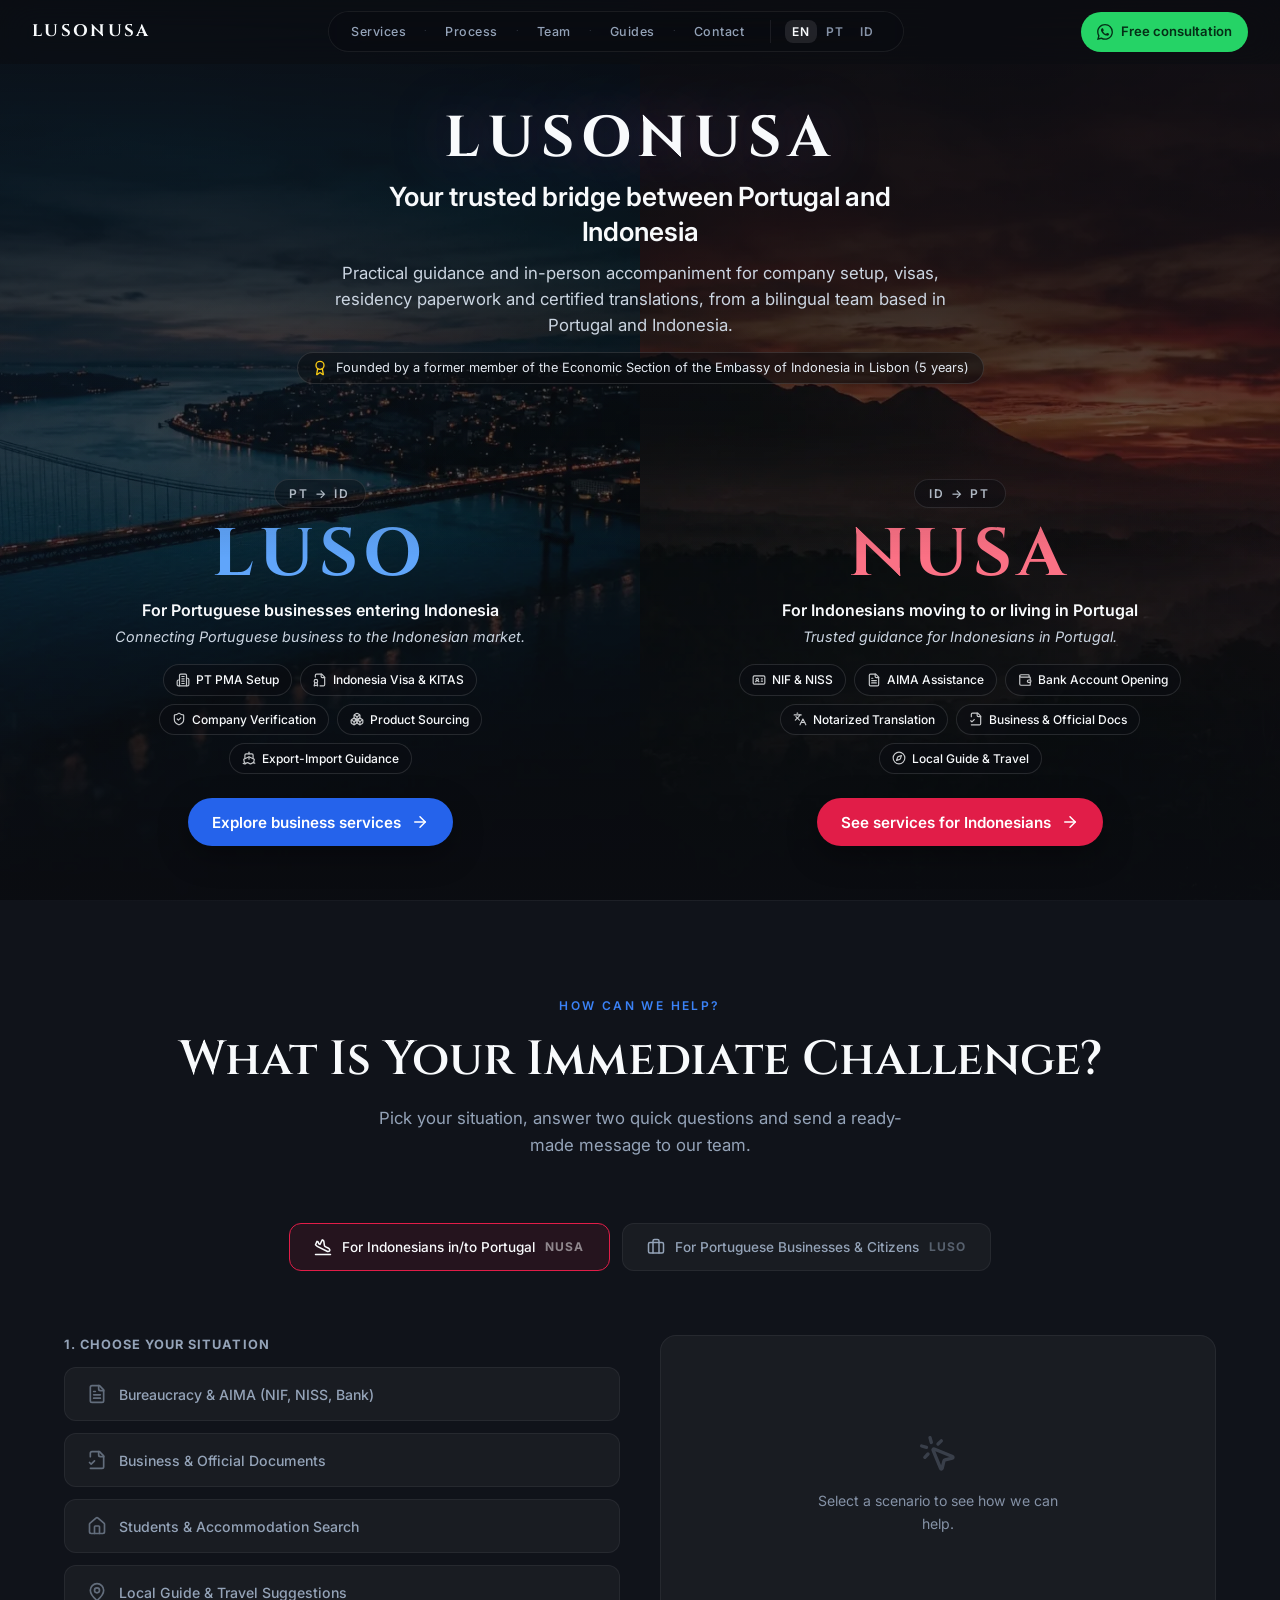
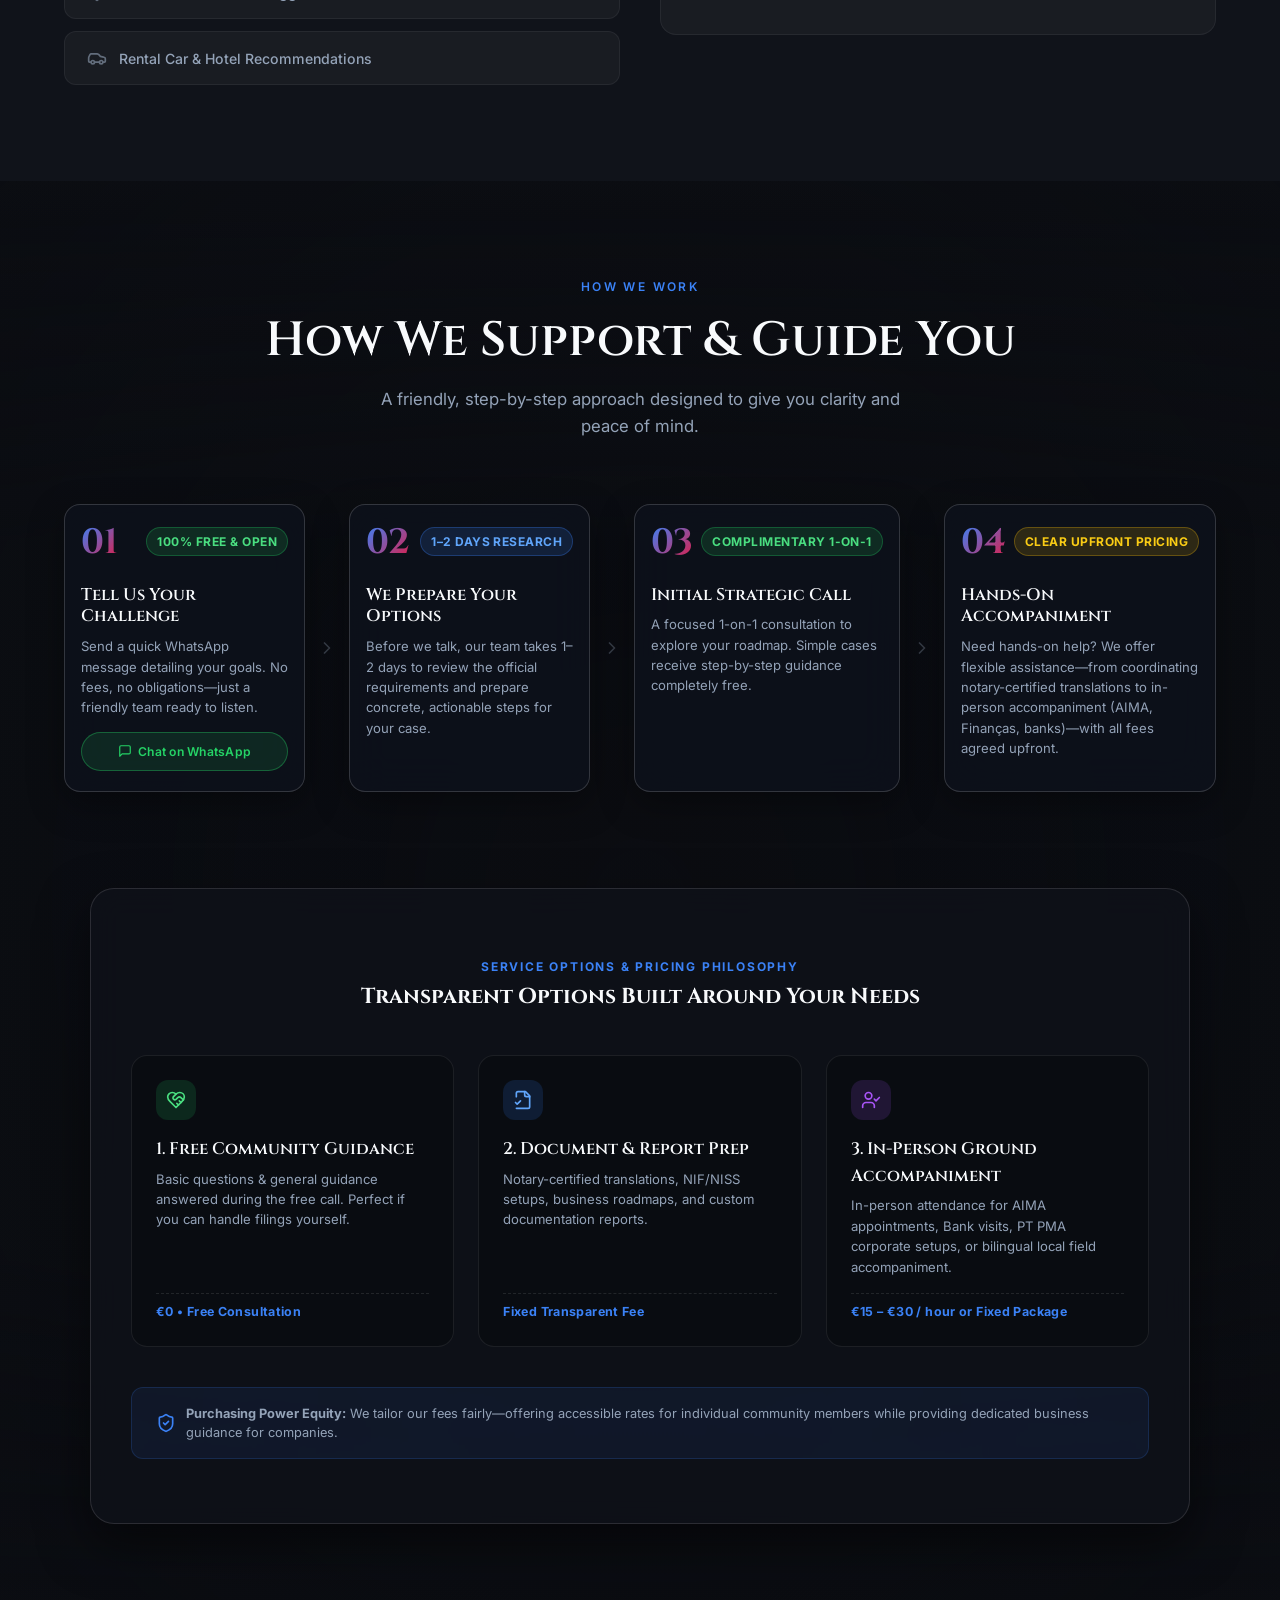
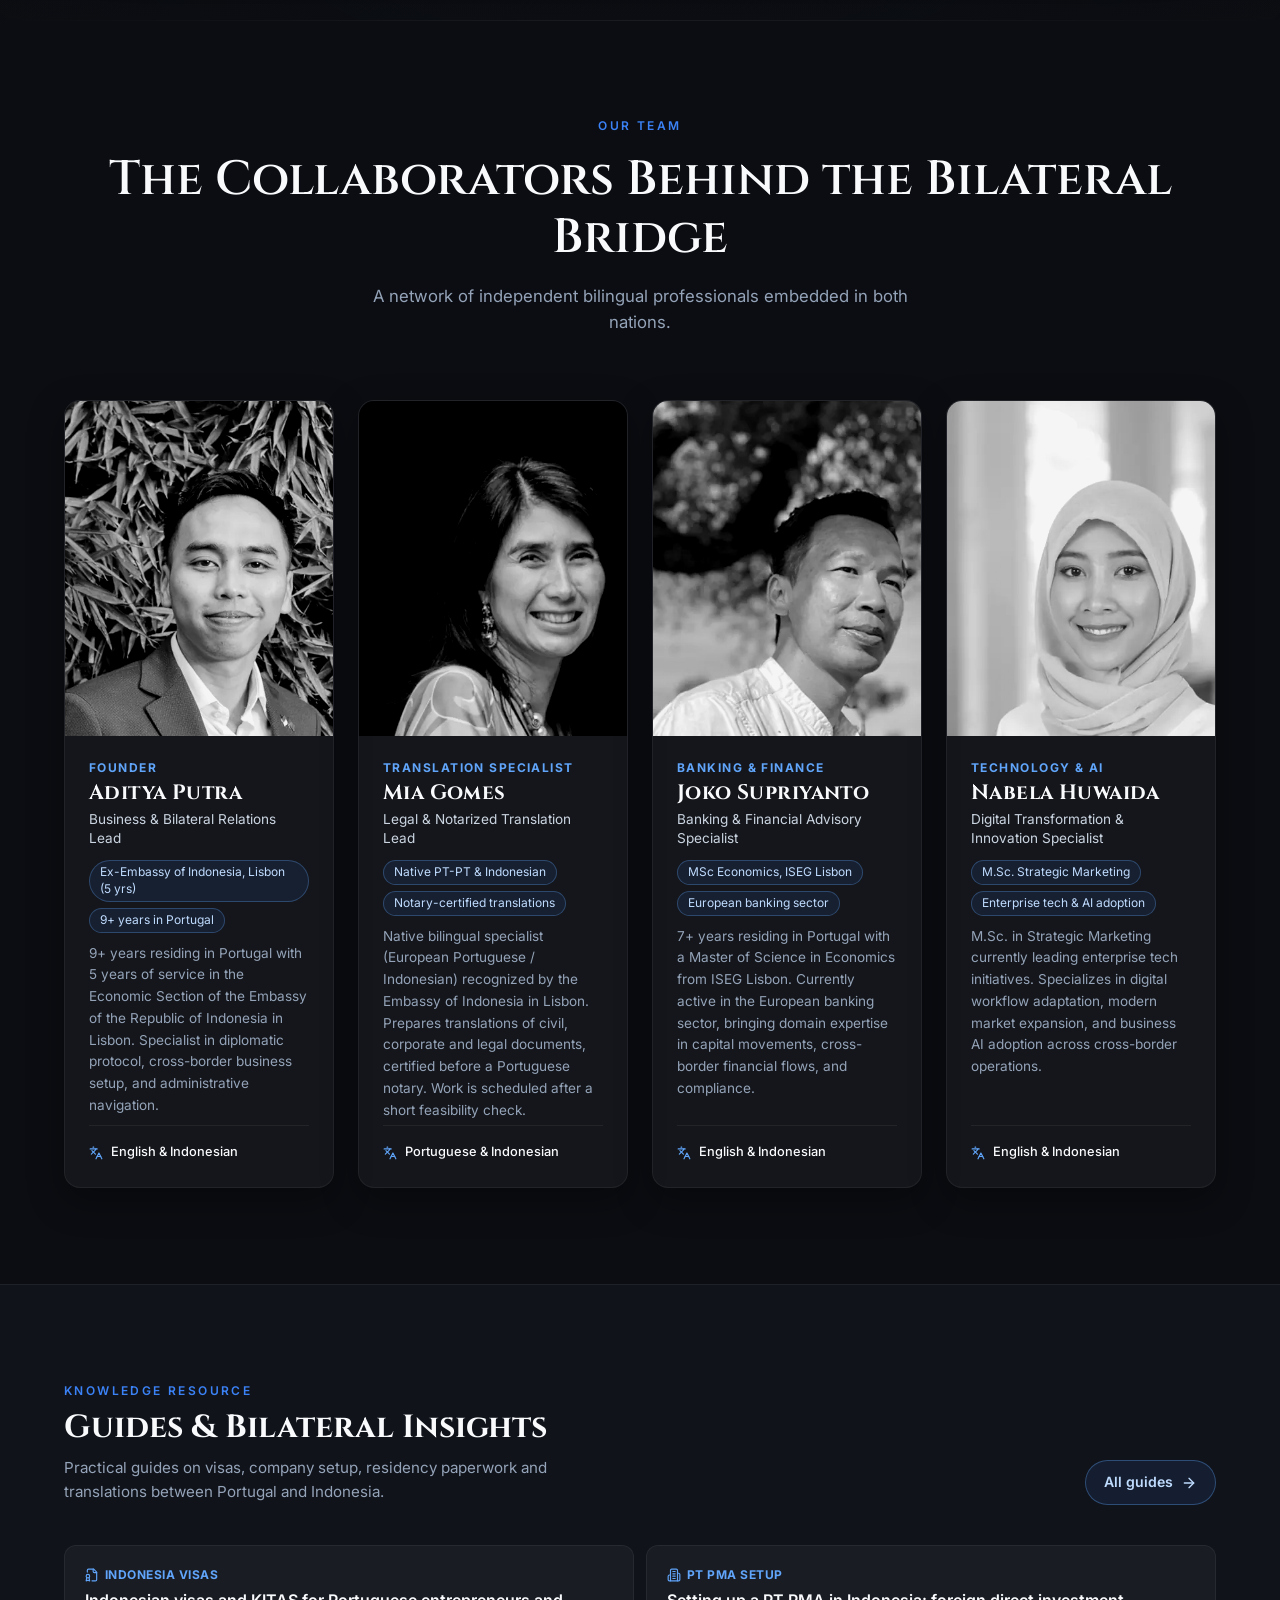
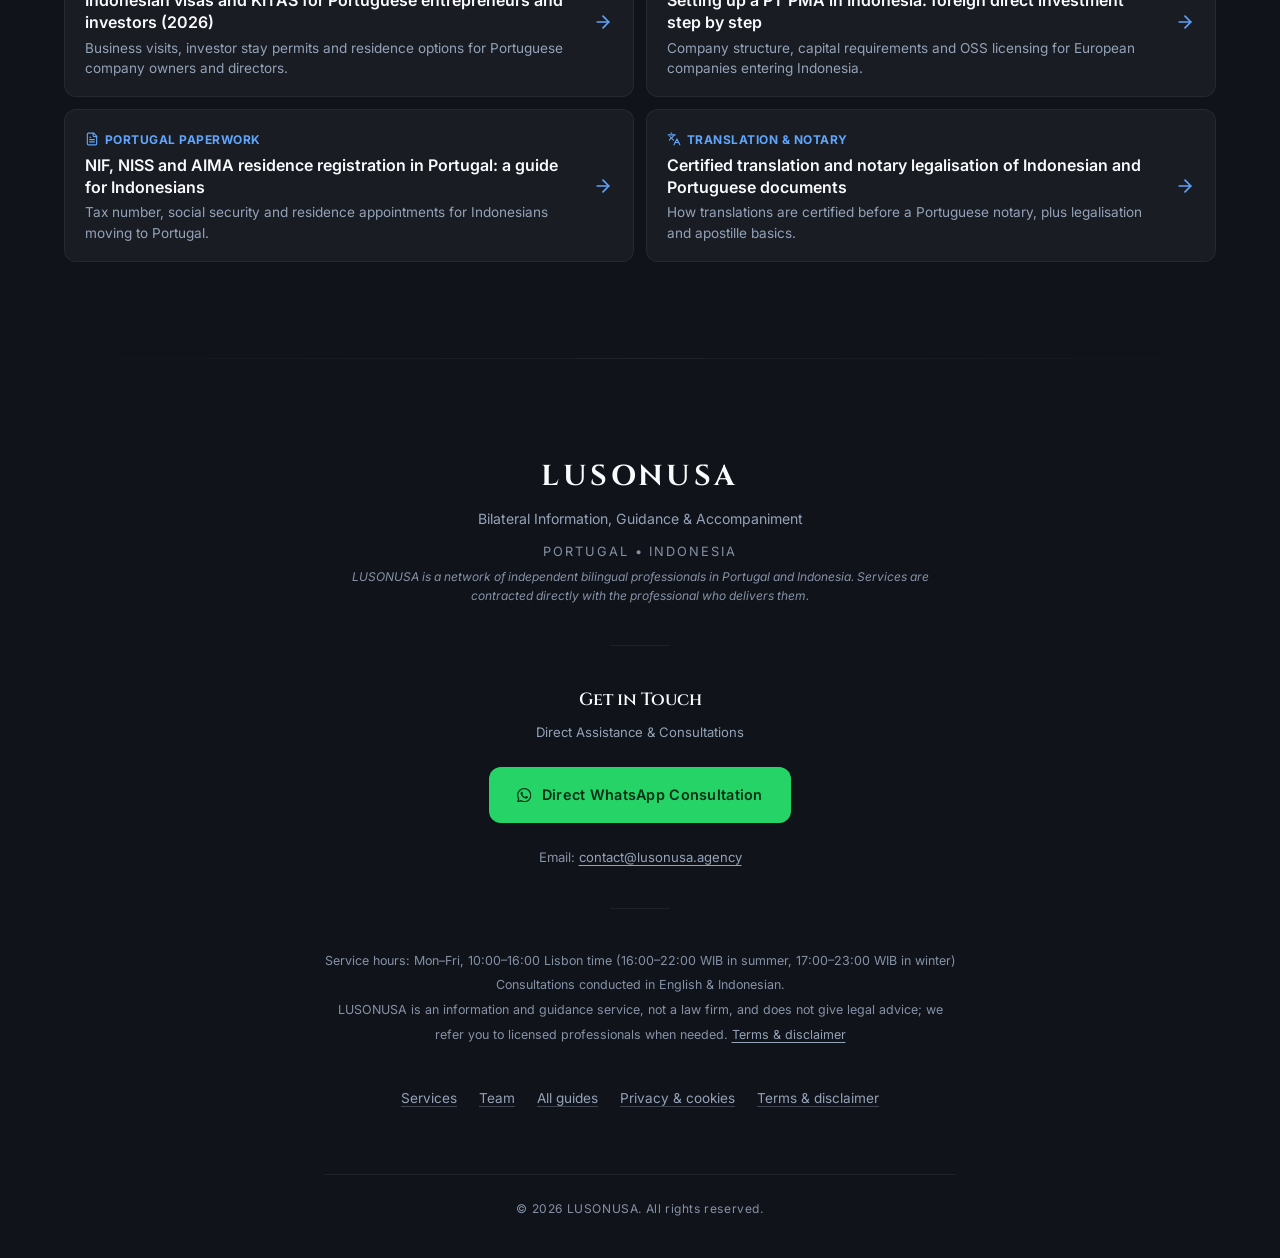
==== index.html @ 81016646 "Homepage: describe LUSONUSA as a network of independent professionals Per owner clarification (super" ====
<!DOCTYPE html>
<html lang="en">
<head>
  <meta charset="UTF-8" />
  <meta name="viewport" content="width=device-width, initial-scale=1.0" />
  <title>LUSONUSA | Portugal ↔ Indonesia business setup, visas &amp; relocation support</title>
  <meta name="description" content="LUSONUSA gives practical guidance and in-person accompaniment to Portuguese businesses entering Indonesia and Indonesians settling in Portugal: PT PMA setup, visas and KITAS, NIF/NISS/AIMA paperwork and notary-certified translations." />
  <link rel="canonical" href="https://www.lusonusa.agency/" />
  <meta name="theme-color" content="#0B0D12" />

  <!-- Social previews -->
  <meta property="og:type" content="website" />
  <meta property="og:site_name" content="LUSONUSA" />
  <meta property="og:url" content="https://www.lusonusa.agency/" />
  <meta property="og:title" content="LUSONUSA | Your trusted bridge between Portugal and Indonesia" />
  <meta property="og:description" content="Practical guidance and in-person accompaniment for company setup, visas, residency paperwork and certified translations between Portugal and Indonesia." />
  <meta property="og:image" content="https://www.lusonusa.agency/og-image.jpg" />
  <meta property="og:image:width" content="1200" />
  <meta property="og:image:height" content="630" />
  <meta property="og:locale" content="en_GB" />
  <meta property="og:locale:alternate" content="pt_PT" />
  <meta property="og:locale:alternate" content="id_ID" />
  <meta name="twitter:card" content="summary_large_image" />
  <meta name="twitter:title" content="LUSONUSA | Your trusted bridge between Portugal and Indonesia" />
  <meta name="twitter:description" content="Practical guidance and in-person accompaniment for company setup, visas, residency paperwork and certified translations between Portugal and Indonesia." />
  <meta name="twitter:image" content="https://www.lusonusa.agency/og-image.jpg" />

  <!-- Icons -->
  <link rel="icon" href="/favicon.ico" sizes="32x32">
  <link rel="icon" href="/favicon.svg" type="image/svg+xml">
  <link rel="apple-touch-icon" href="/apple-touch-icon.png">
  <link rel="manifest" href="/site.webmanifest">

  <!-- Fonts -->
  <link rel="preconnect" href="https://fonts.googleapis.com" />
  <link rel="preconnect" href="https://fonts.gstatic.com" crossorigin />
  <link href="https://fonts.googleapis.com/css2?family=Cinzel:wght@400;600;700&family=Inter:wght@300;400;500;600;700&display=swap" rel="stylesheet" />

  <!-- Stylesheet -->
  <link rel="stylesheet" href="style.css" />

  <!-- Application logic (deferred: runs after the document is parsed) -->
  <script src="app.js" defer></script>

  <!-- Structured data -->
  <script type="application/ld+json">
  {
    "@context": "https://schema.org",
    "@graph": [
      {
        "@type": "ProfessionalService",
        "@id": "https://www.lusonusa.agency/#organization",
        "name": "LUSONUSA",
        "url": "https://www.lusonusa.agency/",
        "logo": "https://www.lusonusa.agency/icon-512.png",
        "image": "https://www.lusonusa.agency/og-image.jpg",
        "description": "A network of independent bilingual professionals offering information, practical guidance and in-person accompaniment between Portugal and Indonesia: PT PMA company setup guidance, visas and KITAS, NIF/NISS/AIMA paperwork, supplier background checks and coordination of translations certified before a Portuguese notary. Not a law firm; refers clients to licensed professionals when needed.",
        "email": "contact@lusonusa.agency",
        "telephone": "+351930534440",
        "areaServed": [
          { "@type": "Country", "name": "Portugal" },
          { "@type": "Country", "name": "Indonesia" }
        ],
        "knowsLanguage": ["en", "pt", "id"],
        "contactPoint": {
          "@type": "ContactPoint",
          "contactType": "customer service",
          "telephone": "+351930534440",
          "email": "contact@lusonusa.agency",
          "url": "https://wa.me/351930534440",
          "availableLanguage": ["English", "Portuguese", "Indonesian"]
        },
        "founder": { "@id": "https://www.lusonusa.agency/#aditya-putra" },
        "member": [
          { "@id": "https://www.lusonusa.agency/#aditya-putra" },
          { "@id": "https://www.lusonusa.agency/#mia-gomes" },
          { "@id": "https://www.lusonusa.agency/#joko-supriyanto" },
          { "@id": "https://www.lusonusa.agency/#nabela-huwaida" }
        ]
      },
      {
        "@type": "WebSite",
        "@id": "https://www.lusonusa.agency/#website",
        "url": "https://www.lusonusa.agency/",
        "name": "LUSONUSA",
        "inLanguage": "en",
        "publisher": { "@id": "https://www.lusonusa.agency/#organization" }
      },
      {
        "@type": "Person",
        "@id": "https://www.lusonusa.agency/#aditya-putra",
        "name": "Aditya Putra",
        "jobTitle": "Business & Bilateral Relations Lead",
        "description": "Founder of LUSONUSA. 9+ years residing in Portugal, including 5 years of service in the Economic Section of the Embassy of the Republic of Indonesia in Lisbon.",
        "image": "https://www.lusonusa.agency/assets/img/team-aditya-720.jpg",
        "knowsLanguage": ["en", "id"],
        "memberOf": { "@id": "https://www.lusonusa.agency/#organization" }
      },
      {
        "@type": "Person",
        "@id": "https://www.lusonusa.agency/#mia-gomes",
        "name": "Mia Gomes",
        "jobTitle": "Legal & Notarized Translation Lead",
        "description": "Native bilingual translation specialist (European Portuguese / Indonesian). Translations are certified before a Portuguese notary.",
        "image": "https://www.lusonusa.agency/assets/img/team-mia-720.jpg",
        "knowsLanguage": ["pt", "id"],
        "memberOf": { "@id": "https://www.lusonusa.agency/#organization" }
      },
      {
        "@type": "Person",
        "@id": "https://www.lusonusa.agency/#joko-supriyanto",
        "name": "Joko Supriyanto",
        "jobTitle": "Banking & Financial Advisory Specialist",
        "description": "7+ years residing in Portugal, Master of Science in Economics from ISEG Lisbon, active in the European banking sector.",
        "image": "https://www.lusonusa.agency/assets/img/team-joko-720.jpg",
        "alumniOf": { "@type": "CollegeOrUniversity", "name": "ISEG – Lisbon School of Economics & Management" },
        "knowsLanguage": ["en", "id"],
        "memberOf": { "@id": "https://www.lusonusa.agency/#organization" }
      },
      {
        "@type": "Person",
        "@id": "https://www.lusonusa.agency/#nabela-huwaida",
        "name": "Nabela Huwaida",
        "jobTitle": "Digital Transformation & Innovation Specialist",
        "description": "M.Sc. in Strategic Marketing, leading enterprise technology initiatives and business AI adoption.",
        "image": "https://www.lusonusa.agency/assets/img/team-nabela-720.jpg",
        "knowsLanguage": ["en", "id"],
        "memberOf": { "@id": "https://www.lusonusa.agency/#organization" }
      }
    ]
  }
  </script>
</head>
<body>
  <!-- Inline icon sprite (Lucide v0.469.0, ISC licence) — no third-party icon script -->
  <svg xmlns="http://www.w3.org/2000/svg" class="icon-sprite" aria-hidden="true" focusable="false" fill="none" stroke="currentColor" stroke-width="2" stroke-linecap="round" stroke-linejoin="round">
    <symbol id="i-x" viewBox="0 0 24 24"><path d="M18 6 6 18"/> <path d="m6 6 12 12"/></symbol>
    <symbol id="i-shield-check" viewBox="0 0 24 24"><path d="M20 13c0 5-3.5 7.5-7.66 8.95a1 1 0 0 1-.67-.01C7.5 20.5 4 18 4 13V6a1 1 0 0 1 1-1c2 0 4.5-1.2 6.24-2.72a1.17 1.17 0 0 1 1.52 0C14.51 3.81 17 5 19 5a1 1 0 0 1 1 1z"/> <path d="m9 12 2 2 4-4"/></symbol>
    <symbol id="i-building-2" viewBox="0 0 24 24"><path d="M6 22V4a2 2 0 0 1 2-2h8a2 2 0 0 1 2 2v18Z"/> <path d="M6 12H4a2 2 0 0 0-2 2v6a2 2 0 0 0 2 2h2"/> <path d="M18 9h2a2 2 0 0 1 2 2v9a2 2 0 0 1-2 2h-2"/> <path d="M10 6h4"/> <path d="M10 10h4"/> <path d="M10 14h4"/> <path d="M10 18h4"/></symbol>
    <symbol id="i-ship" viewBox="0 0 24 24"><path d="M12 10.189V14"/> <path d="M12 2v3"/> <path d="M19 13V7a2 2 0 0 0-2-2H7a2 2 0 0 0-2 2v6"/> <path d="M19.38 20A11.6 11.6 0 0 0 21 14l-8.188-3.639a2 2 0 0 0-1.624 0L3 14a11.6 11.6 0 0 0 2.81 7.76"/> <path d="M2 21c.6.5 1.2 1 2.5 1 2.5 0 2.5-2 5-2 1.3 0 1.9.5 2.5 1s1.2 1 2.5 1c2.5 0 2.5-2 5-2 1.3 0 1.9.5 2.5 1"/></symbol>
    <symbol id="i-file-badge" viewBox="0 0 24 24"><path d="M12 22h6a2 2 0 0 0 2-2V7l-5-5H6a2 2 0 0 0-2 2v3"/> <path d="M14 2v4a2 2 0 0 0 2 2h4"/> <path d="M5 17a3 3 0 1 0 0-6 3 3 0 0 0 0 6Z"/> <path d="M7 16.5 8 22l-3-1-3 1 1-5.5"/></symbol>
    <symbol id="i-boxes" viewBox="0 0 24 24"><path d="M2.97 12.92A2 2 0 0 0 2 14.63v3.24a2 2 0 0 0 .97 1.71l3 1.8a2 2 0 0 0 2.06 0L12 19v-5.5l-5-3-4.03 2.42Z"/> <path d="m7 16.5-4.74-2.85"/> <path d="m7 16.5 5-3"/> <path d="M7 16.5v5.17"/> <path d="M12 13.5V19l3.97 2.38a2 2 0 0 0 2.06 0l3-1.8a2 2 0 0 0 .97-1.71v-3.24a2 2 0 0 0-.97-1.71L17 10.5l-5 3Z"/> <path d="m17 16.5-5-3"/> <path d="m17 16.5 4.74-2.85"/> <path d="M17 16.5v5.17"/> <path d="M7.97 4.42A2 2 0 0 0 7 6.13v4.37l5 3 5-3V6.13a2 2 0 0 0-.97-1.71l-3-1.8a2 2 0 0 0-2.06 0l-3 1.8Z"/> <path d="M12 8 7.26 5.15"/> <path d="m12 8 4.74-2.85"/> <path d="M12 13.5V8"/></symbol>
    <symbol id="i-file-text" viewBox="0 0 24 24"><path d="M15 2H6a2 2 0 0 0-2 2v16a2 2 0 0 0 2 2h12a2 2 0 0 0 2-2V7Z"/> <path d="M14 2v4a2 2 0 0 0 2 2h4"/> <path d="M10 9H8"/> <path d="M16 13H8"/> <path d="M16 17H8"/></symbol>
    <symbol id="i-id-card" viewBox="0 0 24 24"><path d="M16 10h2"/> <path d="M16 14h2"/> <path d="M6.17 15a3 3 0 0 1 5.66 0"/> <circle cx="9" cy="11" r="2"/> <rect x="2" y="5" width="20" height="14" rx="2"/></symbol>
    <symbol id="i-wallet" viewBox="0 0 24 24"><path d="M19 7V4a1 1 0 0 0-1-1H5a2 2 0 0 0 0 4h15a1 1 0 0 1 1 1v4h-3a2 2 0 0 0 0 4h3a1 1 0 0 0 1-1v-2a1 1 0 0 0-1-1"/> <path d="M3 5v14a2 2 0 0 0 2 2h15a1 1 0 0 0 1-1v-4"/></symbol>
    <symbol id="i-languages" viewBox="0 0 24 24"><path d="m5 8 6 6"/> <path d="m4 14 6-6 2-3"/> <path d="M2 5h12"/> <path d="M7 2h1"/> <path d="m22 22-5-10-5 10"/> <path d="M14 18h6"/></symbol>
    <symbol id="i-compass" viewBox="0 0 24 24"><path d="m16.24 7.76-1.804 5.411a2 2 0 0 1-1.265 1.265L7.76 16.24l1.804-5.411a2 2 0 0 1 1.265-1.265z"/> <circle cx="12" cy="12" r="10"/></symbol>
    <symbol id="i-plane-landing" viewBox="0 0 24 24"><path d="M2 22h20"/> <path d="M3.77 10.77 2 9l2-4.5 1.1.55c.55.28.9.84.9 1.45s.35 1.17.9 1.45L8 8.5l3-6 1.05.53a2 2 0 0 1 1.09 1.52l.72 5.4a2 2 0 0 0 1.09 1.52l4.4 2.2c.42.22.78.55 1.01.96l.6 1.03c.49.88-.06 1.98-1.06 2.1l-1.18.15c-.47.06-.95-.02-1.37-.24L4.29 11.15a2 2 0 0 1-.52-.38Z"/></symbol>
    <symbol id="i-briefcase" viewBox="0 0 24 24"><path d="M16 20V4a2 2 0 0 0-2-2h-4a2 2 0 0 0-2 2v16"/> <rect width="20" height="14" x="2" y="6" rx="2"/></symbol>
    <symbol id="i-mouse-pointer-click" viewBox="0 0 24 24"><path d="M14 4.1 12 6"/> <path d="m5.1 8-2.9-.8"/> <path d="m6 12-1.9 2"/> <path d="M7.2 2.2 8 5.1"/> <path d="M9.037 9.69a.498.498 0 0 1 .653-.653l11 4.5a.5.5 0 0 1-.074.949l-4.349 1.041a1 1 0 0 0-.74.739l-1.04 4.35a.5.5 0 0 1-.95.074z"/></symbol>
    <symbol id="i-circle-check" viewBox="0 0 24 24"><circle cx="12" cy="12" r="10"/> <path d="m9 12 2 2 4-4"/></symbol>
    <symbol id="i-message-square" viewBox="0 0 24 24"><path d="M21 15a2 2 0 0 1-2 2H7l-4 4V5a2 2 0 0 1 2-2h14a2 2 0 0 1 2 2z"/></symbol>
    <symbol id="i-chevron-right" viewBox="0 0 24 24"><path d="m9 18 6-6-6-6"/></symbol>
    <symbol id="i-heart-handshake" viewBox="0 0 24 24"><path d="M19 14c1.49-1.46 3-3.21 3-5.5A5.5 5.5 0 0 0 16.5 3c-1.76 0-3 .5-4.5 2-1.5-1.5-2.74-2-4.5-2A5.5 5.5 0 0 0 2 8.5c0 2.3 1.5 4.05 3 5.5l7 7Z"/> <path d="M12 5 9.04 7.96a2.17 2.17 0 0 0 0 3.08c.82.82 2.13.85 3 .07l2.07-1.9a2.82 2.82 0 0 1 3.79 0l2.96 2.66"/> <path d="m18 15-2-2"/> <path d="m15 18-2-2"/></symbol>
    <symbol id="i-file-check-2" viewBox="0 0 24 24"><path d="M4 22h14a2 2 0 0 0 2-2V7l-5-5H6a2 2 0 0 0-2 2v4"/> <path d="M14 2v4a2 2 0 0 0 2 2h4"/> <path d="m3 15 2 2 4-4"/></symbol>
    <symbol id="i-user-check" viewBox="0 0 24 24"><path d="M16 21v-2a4 4 0 0 0-4-4H6a4 4 0 0 0-4 4v2"/> <circle cx="9" cy="7" r="4"/> <polyline points="16 11 18 13 22 9"/></symbol>
    <symbol id="i-arrow-right" viewBox="0 0 24 24"><path d="M5 12h14"/> <path d="m12 5 7 7-7 7"/></symbol>
    <symbol id="i-house" viewBox="0 0 24 24"><path d="M15 21v-8a1 1 0 0 0-1-1h-4a1 1 0 0 0-1 1v8"/> <path d="M3 10a2 2 0 0 1 .709-1.528l7-5.999a2 2 0 0 1 2.582 0l7 5.999A2 2 0 0 1 21 10v9a2 2 0 0 1-2 2H5a2 2 0 0 1-2-2z"/></symbol>
    <symbol id="i-map-pin" viewBox="0 0 24 24"><path d="M20 10c0 4.993-5.539 10.193-7.399 11.799a1 1 0 0 1-1.202 0C9.539 20.193 4 14.993 4 10a8 8 0 0 1 16 0"/> <circle cx="12" cy="10" r="3"/></symbol>
    <symbol id="i-car" viewBox="0 0 24 24"><path d="M19 17h2c.6 0 1-.4 1-1v-3c0-.9-.7-1.7-1.5-1.9C18.7 10.6 16 10 16 10s-1.3-1.4-2.2-2.3c-.5-.4-1.1-.7-1.8-.7H5c-.6 0-1.1.4-1.4.9l-1.4 2.9A3.7 3.7 0 0 0 2 12v4c0 .6.4 1 1 1h2"/> <circle cx="7" cy="17" r="2"/> <path d="M9 17h6"/> <circle cx="17" cy="17" r="2"/></symbol>
    <symbol id="i-mail" viewBox="0 0 24 24"><rect width="20" height="16" x="2" y="4" rx="2"/> <path d="m22 7-8.97 5.7a1.94 1.94 0 0 1-2.06 0L2 7"/></symbol>
    <symbol id="i-award" viewBox="0 0 24 24"><path d="m15.477 12.89 1.515 8.526a.5.5 0 0 1-.81.47l-3.58-2.687a1 1 0 0 0-1.197 0l-3.586 2.686a.5.5 0 0 1-.81-.469l1.514-8.526"/> <circle cx="12" cy="8" r="6"/></symbol>
    <symbol id="i-whatsapp" viewBox="0 0 24 24"><path fill="currentColor" stroke="none" d="M17.472 14.382c-.297-.149-1.758-.867-2.03-.967-.273-.099-.471-.148-.67.15-.197.297-.767.966-.94 1.164-.173.199-.347.223-.644.075-.297-.15-1.255-.463-2.39-1.475-.883-.788-1.48-1.761-1.653-2.059-.173-.297-.018-.458.13-.606.134-.133.298-.347.446-.52.149-.174.198-.298.298-.497.099-.198.05-.371-.025-.52-.075-.149-.669-1.612-.916-2.207-.242-.579-.487-.5-.669-.51-.173-.008-.371-.01-.57-.01-.198 0-.52.074-.792.372-.272.297-1.04 1.016-1.04 2.479 0 1.462 1.065 2.875 1.213 3.074.149.198 2.096 3.2 5.077 4.487.709.306 1.262.489 1.694.625.712.227 1.36.195 1.871.118.571-.085 1.758-.719 2.006-1.413.248-.694.248-1.289.173-1.413-.074-.124-.272-.198-.57-.347m-5.421 7.403h-.004a9.87 9.87 0 01-5.031-1.378l-.361-.214-3.741.982.998-3.648-.235-.374a9.86 9.86 0 01-1.51-5.26c.001-5.45 4.436-9.884 9.888-9.884 2.64 0 5.122 1.03 6.988 2.898a9.825 9.825 0 012.893 6.994c-.003 5.45-4.437 9.884-9.885 9.884m8.413-18.297A11.815 11.815 0 0012.05 0C5.495 0 .16 5.335.157 11.892c0 2.096.547 4.142 1.588 5.945L.057 24l6.305-1.654a11.882 11.882 0 005.683 1.448h.005c6.554 0 11.89-5.335 11.893-11.893a11.821 11.821 0 00-3.48-8.413z"/></symbol>
  </svg>

  <a class="skip-link" href="#main" data-i18n="skip">Skip to content</a>

  <!-- ═══════════════════════════════════════════════════════════════
       COMPACT STICKY HEADER — logo left, nav centre, CTA right
       ═══════════════════════════════════════════════════════════════ -->
  <header class="site-header" id="site-header">
    <a class="site-brand" href="#top" aria-label="LUSONUSA, back to top">LUSONUSA</a>

    <nav class="site-nav" id="site-nav" aria-label="Main navigation" data-i18n-aria="aria.nav">
      <div class="nav-pill">
        <a href="#resolver" data-i18n="nav.services">Services</a>
        <span class="nav-pill-dot" aria-hidden="true">·</span>
        <a href="#workflow" data-i18n="nav.process">Process</a>
        <span class="nav-pill-dot" aria-hidden="true">·</span>
        <a href="#team" data-i18n="nav.team">Team</a>
        <span class="nav-pill-dot" aria-hidden="true">·</span>
        <a href="#insights" data-i18n="nav.insights">Guides</a>
        <span class="nav-pill-dot" aria-hidden="true">·</span>
        <a href="#footer" data-i18n="nav.contact">Contact</a>
        <div class="nav-lang" role="group" aria-label="Language">
          <button type="button" class="nav-lang-btn active" data-lang="en" lang="en" aria-label="English" aria-pressed="true">EN</button>
          <button type="button" class="nav-lang-btn" data-lang="pt" lang="pt" aria-label="Português" aria-pressed="false">PT</button>
          <button type="button" class="nav-lang-btn" data-lang="id" lang="id" aria-label="Bahasa Indonesia" aria-pressed="false">ID</button>
        </div>
      </div>

      <!-- Mobile Navigation Trigger Button (Visible <= 768px) -->
      <button type="button" class="mobile-nav-trigger" id="mobile-nav-trigger" aria-controls="mobile-menu-overlay" aria-expanded="false">
        <span class="mobile-nav-trigger-label" data-i18n="nav.menu">Menu</span>
        <span class="hamburger-icon" aria-hidden="true">
          <span></span>
          <span></span>
          <span></span>
        </span>
      </button>
    </nav>

    <a class="header-cta" href="https://wa.me/351930534440" data-wa="generic" target="_blank" rel="noopener noreferrer">
      <svg class="icon" aria-hidden="true"><use href="#i-whatsapp"/></svg>
      <span data-i18n="header.cta">Free consultation</span>
    </a>
  </header>

  <!-- Mobile Menu Glass Overlay -->
  <div class="mobile-menu-overlay" id="mobile-menu-overlay" aria-hidden="true" inert>
    <div class="mobile-menu-backdrop" id="mobile-menu-backdrop"></div>
    <div class="mobile-menu-panel" role="dialog" aria-modal="true" aria-label="Menu" data-i18n-aria="nav.menu">
      <div class="mobile-menu-header">
        <a href="#top" class="mobile-menu-brand">LUSONUSA</a>
        <div class="nav-lang mobile-lang" role="group" aria-label="Language">
          <button type="button" class="nav-lang-btn active" data-lang="en" lang="en" aria-label="English" aria-pressed="true">EN</button>
          <button type="button" class="nav-lang-btn" data-lang="pt" lang="pt" aria-label="Português" aria-pressed="false">PT</button>
          <button type="button" class="nav-lang-btn" data-lang="id" lang="id" aria-label="Bahasa Indonesia" aria-pressed="false">ID</button>
        </div>
        <button type="button" class="mobile-menu-close" id="mobile-menu-close" aria-label="Close menu" data-i18n-aria="aria.menu.close">
          <svg class="icon" aria-hidden="true"><use href="#i-x"/></svg>
        </button>
      </div>
      <nav class="mobile-menu-links" aria-label="Main navigation" data-i18n-aria="aria.nav">
        <a href="#resolver" class="mobile-menu-link" data-i18n="nav.services">Services</a>
        <a href="#workflow" class="mobile-menu-link" data-i18n="nav.process">Process</a>
        <a href="#team" class="mobile-menu-link" data-i18n="nav.team">Team</a>
        <a href="#insights" class="mobile-menu-link" data-i18n="nav.insights">Guides</a>
        <a href="#footer" class="mobile-menu-link" data-i18n="nav.contact">Contact</a>
      </nav>
      <div class="mobile-menu-footer">
        <p class="mobile-menu-tagline" data-i18n="footer.tagline">Bilateral Information, Guidance &amp; Accompaniment</p>
        <p class="mobile-menu-subtag">Portugal • Indonesia</p>
      </div>
    </div>
  </div>

  <!-- ═══════════════════════════════════════════════════════════════
       SECTION 1: SPLIT HERO — H1 + value proposition + two doors
       ═══════════════════════════════════════════════════════════════ -->
  <section id="top" class="hero" aria-labelledby="hero-title">
    <div class="hero-intro">
      <h1 id="hero-title" class="hero-title">
        <span class="hero-logo-text">LUSONUSA</span>
        <span class="hero-title-line" data-i18n="hero.title">Your trusted bridge between Portugal and Indonesia</span>
      </h1>
      <p class="hero-lede" data-i18n="hero.lede">Practical guidance and in-person accompaniment for company setup, visas, residency paperwork and certified translations, from a bilingual team based in Portugal and Indonesia.</p>
      <p class="hero-trust">
        <svg class="icon" aria-hidden="true"><use href="#i-award"/></svg>
        <span data-i18n="hero.trust">Founded by a former member of the Economic Section of the Embassy of Indonesia in Lisbon (5 years)</span>
      </p>
    </div>

    <div class="split-hero-container">
      <!-- LEFT PANEL — LUSO (Portugal → Indonesia) -->
      <article class="hero-panel luso" id="panel-luso" aria-labelledby="hero-luso-heading">
        <picture class="hero-panel-media" aria-hidden="true">
          <source type="image/webp" srcset="assets/img/hero-portugal-640.webp 640w, assets/img/hero-portugal-1024.webp 1024w" sizes="(max-width: 768px) 50vw, 60vw" />
          <img src="assets/img/hero-portugal-1024.jpg" srcset="assets/img/hero-portugal-640.jpg 640w, assets/img/hero-portugal-1024.jpg 1024w" sizes="(max-width: 768px) 50vw, 60vw" width="1024" height="1024" alt="" fetchpriority="high" decoding="async" />
        </picture>
        <!-- YouTube background (desktop hover only, loaded on demand) -->
        <div class="hero-panel-yt-wrapper" data-yt-id="Kk9bwwQZd-s" data-yt-start="7" data-yt-credit="Francesco Mandelli" data-yt-credit-url="https://www.youtube.com/@francescomandelli_" aria-hidden="true"></div>
        <div class="hero-panel-gradient" aria-hidden="true"></div>

        <div class="hero-panel-content">
          <span class="hero-panel-tag">PT → ID</span>
          <h2 class="hero-panel-headline" id="hero-luso-heading">LUSO</h2>
          <p class="hero-panel-audience" data-i18n="hero.luso.audience">For Portuguese businesses entering Indonesia</p>
          <p class="hero-panel-sub" data-i18n="hero.luso.sub">Connecting Portuguese business to the Indonesian market.</p>
          <ul class="hero-pills">
            <li class="hero-pill"><svg class="icon" aria-hidden="true"><use href="#i-building-2"/></svg><span data-i18n="hero.luso.pill2">PT PMA Setup</span></li>
            <li class="hero-pill"><svg class="icon" aria-hidden="true"><use href="#i-file-badge"/></svg><span data-i18n="hero.luso.pill4">Indonesia Visa &amp; KITAS</span></li>
            <li class="hero-pill"><svg class="icon" aria-hidden="true"><use href="#i-shield-check"/></svg><span data-i18n="hero.luso.pill1">Company Verification</span></li>
            <li class="hero-pill"><svg class="icon" aria-hidden="true"><use href="#i-boxes"/></svg><span data-i18n="hero.luso.pill5">Product Sourcing</span></li>
            <li class="hero-pill"><svg class="icon" aria-hidden="true"><use href="#i-ship"/></svg><span data-i18n="hero.luso.pill3">Export-Import Guidance</span></li>
          </ul>
          <a class="hero-cta" href="#resolver" data-audience="luso">
            <span data-i18n="hero.luso.cta">Explore business services</span>
            <svg class="icon" aria-hidden="true"><use href="#i-arrow-right"/></svg>
          </a>
        </div>
      </article>

      <!-- RIGHT PANEL — NUSA (Indonesia → Portugal) -->
      <article class="hero-panel nusa" id="panel-nusa" aria-labelledby="hero-nusa-heading">
        <picture class="hero-panel-media" aria-hidden="true">
          <source type="image/webp" srcset="assets/img/hero-indonesia-640.webp 640w, assets/img/hero-indonesia-1024.webp 1024w" sizes="(max-width: 768px) 50vw, 60vw" />
          <img src="assets/img/hero-indonesia-1024.jpg" srcset="assets/img/hero-indonesia-640.jpg 640w, assets/img/hero-indonesia-1024.jpg 1024w" sizes="(max-width: 768px) 50vw, 60vw" width="1024" height="1024" alt="" fetchpriority="high" decoding="async" />
        </picture>
        <div class="hero-panel-yt-wrapper" data-yt-id="ruKqXQ2KtH4" data-yt-credit="Wonderful Indonesia" data-yt-credit-url="https://www.youtube.com/@WonderfulIndonesiaOfficial" aria-hidden="true"></div>
        <div class="hero-panel-gradient" aria-hidden="true"></div>

        <div class="hero-panel-content">
          <span class="hero-panel-tag">ID → PT</span>
          <h2 class="hero-panel-headline" id="hero-nusa-heading">NUSA</h2>
          <p class="hero-panel-audience" data-i18n="hero.nusa.audience">For Indonesians moving to or living in Portugal</p>
          <p class="hero-panel-sub" data-i18n="hero.nusa.sub">Trusted guidance for Indonesians in Portugal.</p>
          <ul class="hero-pills">
            <li class="hero-pill"><svg class="icon" aria-hidden="true"><use href="#i-id-card"/></svg><span data-i18n="hero.nusa.pill2">NIF &amp; NISS</span></li>
            <li class="hero-pill"><svg class="icon" aria-hidden="true"><use href="#i-file-text"/></svg><span data-i18n="hero.nusa.pill1">AIMA Assistance</span></li>
            <li class="hero-pill"><svg class="icon" aria-hidden="true"><use href="#i-wallet"/></svg><span data-i18n="hero.nusa.pill3">Bank Account Opening</span></li>
            <li class="hero-pill"><svg class="icon" aria-hidden="true"><use href="#i-languages"/></svg><span data-i18n="hero.nusa.pill5">Notarized Translation</span></li>
            <li class="hero-pill"><svg class="icon" aria-hidden="true"><use href="#i-file-check-2"/></svg><span data-i18n="hero.nusa.pill4">Business &amp; Official Docs</span></li>
            <li class="hero-pill"><svg class="icon" aria-hidden="true"><use href="#i-compass"/></svg><span data-i18n="hero.nusa.pill6">Local Guide &amp; Travel</span></li>
          </ul>
          <a class="hero-cta" href="#resolver" data-audience="nusa">
            <span data-i18n="hero.nusa.cta">See services for Indonesians</span>
            <svg class="icon" aria-hidden="true"><use href="#i-arrow-right"/></svg>
          </a>
        </div>
      </article>
    </div>
  </section>

  <main id="main" tabindex="-1">
    <!-- ═══════════════════════════════════════════════════════════════
         SECTION 2: PROBLEM RESOLVER (scenario → 2 questions → message)
         ═══════════════════════════════════════════════════════════════ -->
    <section id="resolver" class="section-resolver" aria-labelledby="resolver-heading">
      <div class="section-container">
        <span class="section-eyebrow" data-i18n="resolver.eyebrow">How Can We Help?</span>
        <h2 id="resolver-heading" class="section-title" data-i18n="resolver.title">What Is Your Immediate Challenge?</h2>
        <p class="section-subtitle" data-i18n="resolver.subtitle">Pick your situation, answer two quick questions and send a ready-made message to our team.</p>

        <!-- Audience Tabs -->
        <div class="resolver-tabs" role="tablist" aria-label="Select your audience" data-i18n-aria="resolver.tabs.label">
          <button type="button" class="resolver-tab active" role="tab" id="tab-nusa" aria-selected="true" aria-controls="resolver-panel" data-audience="nusa">
            <svg class="icon" aria-hidden="true"><use href="#i-plane-landing"/></svg>
            <span data-i18n="resolver.tab.nusa">For Indonesians in/to Portugal</span>
            <small aria-hidden="true">NUSA</small>
          </button>
          <button type="button" class="resolver-tab" role="tab" id="tab-luso" aria-selected="false" aria-controls="resolver-panel" data-audience="luso" tabindex="-1">
            <svg class="icon" aria-hidden="true"><use href="#i-briefcase"/></svg>
            <span data-i18n="resolver.tab.luso">For Portuguese Businesses &amp; Citizens</span>
            <small aria-hidden="true">LUSO</small>
          </button>
        </div>

        <p class="sr-only" id="resolver-status" role="status" aria-live="polite"></p>

        <!-- Problem Matrix -->
        <div class="resolver-body" id="resolver-panel" role="tabpanel" aria-labelledby="tab-nusa" tabindex="-1">
          <div class="resolver-pills-wrap">
            <h3 class="resolver-step-label" id="resolver-pills-label" data-i18n="resolver.step1">1. Choose your situation</h3>
            <div class="resolver-pills" id="resolver-pills" role="group" aria-labelledby="resolver-pills-label">
              <noscript><p class="resolver-noscript">WhatsApp: <a href="https://wa.me/351930534440">+351 930 534 440</a> · Email: <a href="mailto:contact@lusonusa.agency">contact@lusonusa.agency</a></p></noscript>
            </div>
          </div>

          <div class="resolver-solution" id="resolver-solution">
            <div class="resolver-solution-empty">
              <svg class="icon" aria-hidden="true"><use href="#i-mouse-pointer-click"/></svg>
              <p data-i18n="resolver.empty">Select a scenario to see how we can help.</p>
            </div>
            <div class="resolver-solution-content" id="resolver-solution-content" hidden>
              <div class="resolver-solution-header">
                <svg class="icon" aria-hidden="true"><use href="#i-circle-check"/></svg>
                <h3 id="resolver-solution-title" tabindex="-1">How we can help</h3>
              </div>
              <ul class="resolver-solution-bullets" id="resolver-solution-bullets"></ul>
              <p class="resolver-disclaimer" id="resolver-disclaimer"></p>

              <form class="resolver-questions" id="resolver-questions" aria-describedby="resolver-questions-hint">
                <h4 class="resolver-step-label" data-i18n="resolver.step2">2. Two quick questions</h4>
                <p class="resolver-questions-hint" id="resolver-questions-hint" data-i18n="resolver.optional">Optional, but it helps us reply faster.</p>
                <fieldset class="resolver-q">
                  <legend data-i18n="resolver.q.where">Where are you now?</legend>
                  <div class="resolver-q-options">
                    <label><input type="radio" name="where" value="pt" /><span data-i18n="resolver.q.where.pt">In Portugal</span></label>
                    <label><input type="radio" name="where" value="id" /><span data-i18n="resolver.q.where.id">In Indonesia</span></label>
                    <label><input type="radio" name="where" value="other" /><span data-i18n="resolver.q.where.other">Elsewhere</span></label>
                  </div>
                </fieldset>
                <fieldset class="resolver-q">
                  <legend data-i18n="resolver.q.when">When do you need this?</legend>
                  <div class="resolver-q-options">
                    <label><input type="radio" name="when" value="urgent" /><span data-i18n="resolver.q.when.urgent">Within 2 weeks</span></label>
                    <label><input type="radio" name="when" value="soon" /><span data-i18n="resolver.q.when.soon">In 1–3 months</span></label>
                    <label><input type="radio" name="when" value="exploring" /><span data-i18n="resolver.q.when.exploring">Just exploring</span></label>
                  </div>
                </fieldset>
              </form>

              <h4 class="resolver-step-label" data-i18n="resolver.step3">3. Send your message</h4>
              <div class="resolver-actions">
                <a class="resolver-wa-btn" id="resolver-wa-btn" href="https://wa.me/351930534440" target="_blank" rel="noopener noreferrer">
                  <svg class="icon" width="22" height="22" aria-hidden="true"><use href="#i-whatsapp"/></svg>
                  <span data-i18n="resolver.wa.btn">Send on WhatsApp</span>
                </a>
                <a class="resolver-email-btn" id="resolver-email-btn" href="mailto:contact@lusonusa.agency">
                  <svg class="icon" aria-hidden="true"><use href="#i-mail"/></svg>
                  <span data-i18n="resolver.email.btn">Prefer email? Send the same details</span>
                </a>
              </div>
              <p class="resolver-preview-label" data-i18n="resolver.preview">Your message will read:</p>
              <p class="resolver-preview" id="resolver-preview"></p>
            </div>
          </div>
        </div>
      </div>
    </section>

    <!-- ═══════════════════════════════════════════════════════════════
         SECTION 3: HOW WE WORK & ASSIST YOU (4-Step Journey & Pathways)
         ═══════════════════════════════════════════════════════════════ -->
    <section id="workflow" class="section-workflow" aria-labelledby="workflow-heading">
      <!-- Background video (desktop, motion allowed, loaded when the section approaches) -->
      <div class="workflow-bg-video-wrapper" id="workflow-bg-video" data-yt-id="XtQb3t_2SPA" aria-hidden="true">
        <div class="workflow-bg-video-overlay"></div>
      </div>

      <div class="section-container">
        <span class="section-eyebrow" data-i18n="workflow.eyebrow">How We Work</span>
        <h2 id="workflow-heading" class="section-title" data-i18n="workflow.title">How We Support &amp; Guide You</h2>
        <p class="section-subtitle" data-i18n="workflow.subtitle">A friendly, step-by-step approach designed to give you clarity and peace of mind.</p>

        <ol class="workflow-grid">
          <!-- Step 1 -->
          <li class="workflow-card" id="workflow-step-1">
            <div class="workflow-card-body">
              <div class="workflow-card-header">
                <span class="workflow-card-number" aria-hidden="true">01</span>
                <span class="workflow-step-badge free-badge" data-i18n="workflow.s1.badge">100% Free &amp; Open</span>
              </div>
              <h3 class="workflow-card-title" data-i18n="workflow.s1.title">Tell Us Your Challenge</h3>
              <p class="workflow-card-desc" data-i18n="workflow.s1.desc">Send a quick WhatsApp message detailing your goals. No fees, no obligations—just a friendly team ready to listen.</p>
            </div>
            <a href="https://wa.me/351930534440" data-wa="generic" target="_blank" rel="noopener noreferrer" class="workflow-wa-btn">
              <svg class="icon" aria-hidden="true"><use href="#i-message-square"/></svg>
              <span data-i18n="workflow.s1.btn">Chat on WhatsApp</span>
            </a>
          </li>

          <li class="workflow-connector" aria-hidden="true"><svg class="icon"><use href="#i-chevron-right"/></svg></li>

          <!-- Step 2 -->
          <li class="workflow-card" id="workflow-step-2">
            <div class="workflow-card-body">
              <div class="workflow-card-header">
                <span class="workflow-card-number" aria-hidden="true">02</span>
                <span class="workflow-step-badge prep-badge" data-i18n="workflow.s2.badge">1–2 Days Research</span>
              </div>
              <h3 class="workflow-card-title" data-i18n="workflow.s2.title">We Prepare Your Options</h3>
              <p class="workflow-card-desc" data-i18n="workflow.s2.desc">Before we talk, our team takes 1–2 days to review the official requirements and prepare concrete, actionable steps for your case.</p>
            </div>
          </li>

          <li class="workflow-connector" aria-hidden="true"><svg class="icon"><use href="#i-chevron-right"/></svg></li>

          <!-- Step 3 -->
          <li class="workflow-card" id="workflow-step-3">
            <div class="workflow-card-body">
              <div class="workflow-card-header">
                <span class="workflow-card-number" aria-hidden="true">03</span>
                <span class="workflow-step-badge free-badge" data-i18n="workflow.s3.badge">Complimentary 1-on-1</span>
              </div>
              <h3 class="workflow-card-title" data-i18n="workflow.s3.title">Initial Strategic Call</h3>
              <p class="workflow-card-desc" data-i18n="workflow.s3.desc">A focused 1-on-1 consultation to explore your roadmap. Simple cases receive step-by-step guidance completely free.</p>
            </div>
          </li>

          <li class="workflow-connector" aria-hidden="true"><svg class="icon"><use href="#i-chevron-right"/></svg></li>

          <!-- Step 4 -->
          <li class="workflow-card" id="workflow-step-4">
            <div class="workflow-card-body">
              <div class="workflow-card-header">
                <span class="workflow-card-number" aria-hidden="true">04</span>
                <span class="workflow-step-badge action-badge" data-i18n="workflow.s4.badge">Clear Upfront Pricing</span>
              </div>
              <h3 class="workflow-card-title" data-i18n="workflow.s4.title">Hands-On Accompaniment</h3>
              <p class="workflow-card-desc" data-i18n="workflow.s4.desc">Need hands-on help? We offer flexible assistance—from coordinating notary-certified translations to in-person accompaniment (AIMA, Finanças, banks)—with all fees agreed upfront.</p>
            </div>
          </li>
        </ol>

        <!-- Service Options & Pricing Panel -->
        <div class="workflow-pathways-panel">
          <div class="pathways-header">
            <span class="pathways-eyebrow" data-i18n="pathways.eyebrow">Service Options &amp; Pricing Philosophy</span>
            <h3 class="pathways-title" data-i18n="pathways.title">Transparent Options Built Around Your Needs</h3>
          </div>
          <div class="pathways-grid">
            <div class="pathway-card">
              <div class="pathway-icon free-path"><svg class="icon" aria-hidden="true"><use href="#i-heart-handshake"/></svg></div>
              <h4 class="pathway-name" data-i18n="pathway.p1.name">1. Free Community Guidance</h4>
              <p class="pathway-desc" data-i18n="pathway.p1.desc">Basic questions &amp; general guidance answered during the free call. Perfect if you can handle filings yourself.</p>
              <div class="pathway-price" data-i18n="pathway.p1.price">€0 • Free Consultation</div>
            </div>

            <div class="pathway-card">
              <div class="pathway-icon doc-path"><svg class="icon" aria-hidden="true"><use href="#i-file-check-2"/></svg></div>
              <h4 class="pathway-name" data-i18n="pathway.p2.name">2. Document &amp; Report Prep</h4>
              <p class="pathway-desc" data-i18n="pathway.p2.desc">Notary-certified translations, NIF/NISS setups, business roadmaps, and custom documentation reports.</p>
              <div class="pathway-price" data-i18n="pathway.p2.price">Fixed Transparent Fee</div>
            </div>

            <div class="pathway-card">
              <div class="pathway-icon ground-path"><svg class="icon" aria-hidden="true"><use href="#i-user-check"/></svg></div>
              <h4 class="pathway-name" data-i18n="pathway.p3.name">3. In-Person Ground Accompaniment</h4>
              <p class="pathway-desc" data-i18n="pathway.p3.desc">In-person attendance for AIMA appointments, Bank visits, PT PMA corporate setups, or bilingual local field accompaniment.</p>
              <div class="pathway-price" data-i18n="pathway.p3.price">€15 – €30 / hour or Fixed Package</div>
            </div>
          </div>
          <p class="pathways-equity-note">
            <svg class="icon" aria-hidden="true"><use href="#i-shield-check"/></svg>
            <span><strong data-i18n="pathways.note.label">Purchasing Power Equity:</strong> <span data-i18n="pathways.note">We tailor our fees fairly—offering accessible rates for individual community members while providing dedicated business guidance for companies.</span></span>
          </p>
        </div>
      </div>
    </section>

    <!-- ═══════════════════════════════════════════════════════════════
         SECTION 4: TEAM — visible bios & credentials
         ═══════════════════════════════════════════════════════════════ -->
    <section id="team" class="section-team" aria-labelledby="team-heading">
      <div class="section-container">
        <span class="section-eyebrow" data-i18n="team.eyebrow">Our Team</span>
        <h2 id="team-heading" class="section-title" data-i18n="team.title">The Collaborators Behind the Bilateral Bridge</h2>
        <p class="section-subtitle" data-i18n="team.subtitle">A network of independent bilingual professionals embedded in both nations.</p>

        <ul class="team-grid">
          <!-- Aditya Putra -->
          <li class="team-card" id="team-card-1">
            <picture class="team-card-photo">
              <source type="image/webp" srcset="assets/img/team-aditya-400.webp 400w, assets/img/team-aditya-720.webp 720w" sizes="(max-width: 768px) 92vw, (max-width: 1024px) 45vw, 280px" />
              <img src="assets/img/team-aditya-400.jpg" srcset="assets/img/team-aditya-400.jpg 400w, assets/img/team-aditya-720.jpg 720w" sizes="(max-width: 768px) 92vw, (max-width: 1024px) 45vw, 280px" width="400" height="500" alt="Portrait of Aditya Putra" loading="lazy" decoding="async" />
            </picture>
            <div class="team-card-body">
              <span class="team-card-role" data-i18n="team.c1.role">Founder</span>
              <h3 class="team-card-name">Aditya Putra</h3>
              <p class="team-card-title" data-i18n="team.c1.title">Business &amp; Bilateral Relations Lead</p>
              <ul class="team-card-creds">
                <li data-i18n="team.c1.cred1">Ex-Embassy of Indonesia, Lisbon (5 yrs)</li>
                <li data-i18n="team.c1.cred2">9+ years in Portugal</li>
              </ul>
              <p class="team-card-bio" data-i18n="team.c1.bio">9+ years residing in Portugal with 5 years of service in the Economic Section of the Embassy of the Republic of Indonesia in Lisbon. Specialist in diplomatic protocol, cross-border business setup, and administrative navigation.</p>
              <p class="team-card-lang"><svg class="icon" aria-hidden="true"><use href="#i-languages"/></svg><span data-i18n="team.c1.lang">English &amp; Indonesian</span></p>
            </div>
          </li>

          <!-- Mia Gomes -->
          <li class="team-card" id="team-card-2">
            <picture class="team-card-photo">
              <source type="image/webp" srcset="assets/img/team-mia-400.webp 400w, assets/img/team-mia-720.webp 720w" sizes="(max-width: 768px) 92vw, (max-width: 1024px) 45vw, 280px" />
              <img src="assets/img/team-mia-400.jpg" srcset="assets/img/team-mia-400.jpg 400w, assets/img/team-mia-720.jpg 720w" sizes="(max-width: 768px) 92vw, (max-width: 1024px) 45vw, 280px" width="400" height="500" alt="Portrait of Mia Gomes" loading="lazy" decoding="async" />
            </picture>
            <div class="team-card-body">
              <span class="team-card-role" data-i18n="team.c4.role">Translation Specialist</span>
              <h3 class="team-card-name">Mia Gomes</h3>
              <p class="team-card-title" data-i18n="team.c4.title">Legal &amp; Notarized Translation Lead</p>
              <ul class="team-card-creds">
                <li data-i18n="team.c4.cred1">Native PT-PT &amp; Indonesian</li>
                <li data-i18n="team.c4.cred2">Notary-certified translations</li>
              </ul>
              <p class="team-card-bio" data-i18n="team.c4.bio">Native bilingual specialist (European Portuguese / Indonesian) recognized by the Embassy of Indonesia in Lisbon. Prepares translations of civil, corporate and legal documents, certified before a Portuguese notary. Work is scheduled after a short feasibility check.</p>
              <p class="team-card-lang"><svg class="icon" aria-hidden="true"><use href="#i-languages"/></svg><span data-i18n="team.c4.lang">Portuguese &amp; Indonesian</span></p>
            </div>
          </li>

          <!-- Joko Supriyanto -->
          <li class="team-card" id="team-card-3">
            <picture class="team-card-photo">
              <source type="image/webp" srcset="assets/img/team-joko-400.webp 400w, assets/img/team-joko-720.webp 720w" sizes="(max-width: 768px) 92vw, (max-width: 1024px) 45vw, 280px" />
              <img src="assets/img/team-joko-400.jpg" srcset="assets/img/team-joko-400.jpg 400w, assets/img/team-joko-720.jpg 720w" sizes="(max-width: 768px) 92vw, (max-width: 1024px) 45vw, 280px" width="400" height="500" alt="Portrait of Joko Supriyanto" loading="lazy" decoding="async" />
            </picture>
            <div class="team-card-body">
              <span class="team-card-role" data-i18n="team.c2.role">Banking &amp; Finance</span>
              <h3 class="team-card-name">Joko Supriyanto</h3>
              <p class="team-card-title" data-i18n="team.c2.title">Banking &amp; Financial Advisory Specialist</p>
              <ul class="team-card-creds">
                <li data-i18n="team.c2.cred1">MSc Economics, ISEG Lisbon</li>
                <li data-i18n="team.c2.cred2">European banking sector</li>
              </ul>
              <p class="team-card-bio" data-i18n="team.c2.bio">7+ years residing in Portugal with a Master of Science in Economics from ISEG Lisbon. Currently active in the European banking sector, bringing domain expertise in capital movements, cross-border financial flows, and compliance.</p>
              <p class="team-card-lang"><svg class="icon" aria-hidden="true"><use href="#i-languages"/></svg><span data-i18n="team.c2.lang">English &amp; Indonesian</span></p>
            </div>
          </li>

          <!-- Nabela Huwaida -->
          <li class="team-card" id="team-card-4">
            <picture class="team-card-photo">
              <source type="image/webp" srcset="assets/img/team-nabela-400.webp 400w, assets/img/team-nabela-720.webp 720w" sizes="(max-width: 768px) 92vw, (max-width: 1024px) 45vw, 280px" />
              <img src="assets/img/team-nabela-400.jpg" srcset="assets/img/team-nabela-400.jpg 400w, assets/img/team-nabela-720.jpg 720w" sizes="(max-width: 768px) 92vw, (max-width: 1024px) 45vw, 280px" width="400" height="500" alt="Portrait of Nabela Huwaida" loading="lazy" decoding="async" />
            </picture>
            <div class="team-card-body">
              <span class="team-card-role" data-i18n="team.c3.role">Technology &amp; AI</span>
              <h3 class="team-card-name">Nabela Huwaida</h3>
              <p class="team-card-title" data-i18n="team.c3.title">Digital Transformation &amp; Innovation Specialist</p>
              <ul class="team-card-creds">
                <li data-i18n="team.c3.cred1">M.Sc. Strategic Marketing</li>
                <li data-i18n="team.c3.cred2">Enterprise tech &amp; AI adoption</li>
              </ul>
              <p class="team-card-bio" data-i18n="team.c3.bio">M.Sc. in Strategic Marketing currently leading enterprise tech initiatives. Specializes in digital workflow adaptation, modern market expansion, and business AI adoption across cross-border operations.</p>
              <p class="team-card-lang"><svg class="icon" aria-hidden="true"><use href="#i-languages"/></svg><span data-i18n="team.c3.lang">English &amp; Indonesian</span></p>
            </div>
          </li>
        </ul>
      </div>
    </section>

    <!-- ═══════════════════════════════════════════════════════════════
         SECTION 5: GUIDES & INSIGHTS (links to the published articles)
         ═══════════════════════════════════════════════════════════════ -->
    <section id="insights" class="insights-section compact" aria-labelledby="insights-title">
      <div class="section-container">
        <div class="insights-header-compact">
          <div>
            <span class="section-eyebrow insights-eyebrow" data-i18n="insights.eyebrow">Knowledge Resource</span>
            <h2 class="insights-title-compact" id="insights-title" data-i18n="insights.title">Guides &amp; Bilateral Insights</h2>
            <p class="insights-subtitle" data-i18n="insights.subtitle">Practical guides on visas, company setup, residency paperwork and translations between Portugal and Indonesia.</p>
          </div>
          <a href="/articles/" class="insight-all-link">
            <span data-i18n="insights.all">All guides</span>
            <svg class="icon" aria-hidden="true"><use href="#i-arrow-right"/></svg>
          </a>
        </div>

        <ul class="insights-compact-list">
          <li class="insight-compact-row">
            <div class="insight-row-left">
              <span class="insight-tag-mini"><svg class="icon" aria-hidden="true"><use href="#i-file-badge"/></svg> <span data-i18n="insights.a1.tag">Indonesia Visas</span></span>
              <h3 class="insight-row-title">
                <a href="/articles/indonesia-visa-guide-2026.html" data-i18n="insights.a1.title">Indonesian visas and KITAS for Portuguese entrepreneurs and investors (2026)</a>
              </h3>
              <p class="insight-row-desc" data-i18n="insights.a1.desc">Business visits, investor stay permits and residence options for Portuguese company owners and directors.</p>
            </div>
            <div class="insight-row-right" aria-hidden="true">
              <svg class="icon"><use href="#i-arrow-right"/></svg>
            </div>
          </li>

          <li class="insight-compact-row">
            <div class="insight-row-left">
              <span class="insight-tag-mini"><svg class="icon" aria-hidden="true"><use href="#i-building-2"/></svg> <span data-i18n="insights.a2.tag">PT PMA Setup</span></span>
              <h3 class="insight-row-title">
                <a href="/articles/pt-pma-indonesia-setup.html" data-i18n="insights.a2.title">Setting up a PT PMA in Indonesia: foreign direct investment step by step</a>
              </h3>
              <p class="insight-row-desc" data-i18n="insights.a2.desc">Company structure, capital requirements and OSS licensing for European companies entering Indonesia.</p>
            </div>
            <div class="insight-row-right" aria-hidden="true">
              <svg class="icon"><use href="#i-arrow-right"/></svg>
            </div>
          </li>

          <li class="insight-compact-row">
            <div class="insight-row-left">
              <span class="insight-tag-mini"><svg class="icon" aria-hidden="true"><use href="#i-file-text"/></svg> <span data-i18n="insights.a3.tag">Portugal Paperwork</span></span>
              <h3 class="insight-row-title">
                <a href="/articles/nif-niss-aima-portugal-guide.html" data-i18n="insights.a3.title">NIF, NISS and AIMA residence registration in Portugal: a guide for Indonesians</a>
              </h3>
              <p class="insight-row-desc" data-i18n="insights.a3.desc">Tax number, social security and residence appointments for Indonesians moving to Portugal.</p>
            </div>
            <div class="insight-row-right" aria-hidden="true">
              <svg class="icon"><use href="#i-arrow-right"/></svg>
            </div>
          </li>

          <li class="insight-compact-row">
            <div class="insight-row-left">
              <span class="insight-tag-mini"><svg class="icon" aria-hidden="true"><use href="#i-languages"/></svg> <span data-i18n="insights.a4.tag">Translation &amp; Notary</span></span>
              <h3 class="insight-row-title">
                <a href="/articles/sworn-translation-notary-guide.html" data-i18n="insights.a4.title">Certified translation and notary legalisation of Indonesian and Portuguese documents</a>
              </h3>
              <p class="insight-row-desc" data-i18n="insights.a4.desc">How translations are certified before a Portuguese notary, plus legalisation and apostille basics.</p>
            </div>
            <div class="insight-row-right" aria-hidden="true">
              <svg class="icon"><use href="#i-arrow-right"/></svg>
            </div>
          </li>
        </ul>
      </div>
    </section>
  </main>

  <!-- ═══════════════════════════════════════════════════════════════
       FOOTER
       ═══════════════════════════════════════════════════════════════ -->
  <footer id="footer" class="site-footer">
    <div class="footer-container">
      <div class="footer-brand">
        <p class="footer-logo">LUSONUSA</p>
        <p class="footer-tagline" data-i18n="footer.tagline">Bilateral Information, Guidance &amp; Accompaniment</p>
        <p class="footer-locations">Portugal • Indonesia</p>
        <p class="footer-entity" data-i18n="footer.entity">LUSONUSA is a network of independent bilingual professionals in Portugal and Indonesia. Services are contracted directly with the professional who delivers them.</p>
      </div>

      <div class="footer-divider" aria-hidden="true"></div>

      <div class="footer-contact">
        <h2 class="footer-contact-title" data-i18n="footer.contact.title">Get in Touch</h2>
        <p class="footer-contact-sub" data-i18n="footer.contact.sub">Direct Assistance &amp; Consultations</p>

        <a class="footer-wa-btn" id="footer-wa-btn" href="https://wa.me/351930534440" data-wa="generic" target="_blank" rel="noopener noreferrer">
          <svg class="icon" width="20" height="20" aria-hidden="true"><use href="#i-whatsapp"/></svg>
          <span data-i18n="footer.wa.btn">Direct WhatsApp Consultation</span>
        </a>

        <p class="footer-email"><span data-i18n="footer.email">Email:</span> <a href="mailto:contact@lusonusa.agency">contact@lusonusa.agency</a></p>
      </div>

      <div class="footer-divider" aria-hidden="true"></div>

      <div class="footer-meta">
        <p data-i18n="footer.hours">Service hours: Mon–Fri, 10:00–16:00 Lisbon time (16:00–22:00 WIB in summer, 17:00–23:00 WIB in winter)</p>
        <p data-i18n="footer.consult">Consultations conducted in English &amp; Indonesian.</p>
        <p class="footer-disclaimer"><span data-i18n="footer.legal">LUSONUSA is an information and guidance service, not a law firm, and does not give legal advice; we refer you to licensed professionals when needed.</span> <a href="/terms.html" data-i18n="footer.terms">Terms &amp; disclaimer</a></p>
      </div>

      <nav class="footer-links" aria-label="Footer" data-i18n-aria="aria.footer">
        <a href="#resolver" data-i18n="nav.services">Services</a>
        <a href="#team" data-i18n="nav.team">Team</a>
        <a href="/articles/" data-i18n="insights.all">All guides</a>
        <a href="/privacy.html" data-i18n="footer.privacy">Privacy &amp; cookies</a>
        <a href="/terms.html" data-i18n="footer.terms">Terms &amp; disclaimer</a>
      </nav>

      <div class="footer-bottom">
        <p data-i18n="footer.copy">© 2026 LUSONUSA. All rights reserved.</p>
      </div>
    </div>
  </footer>

  <!-- Mobile sticky WhatsApp button -->
  <a class="sticky-wa" id="sticky-wa" href="https://wa.me/351930534440" data-wa="generic" target="_blank" rel="noopener noreferrer" aria-label="Chat with us on WhatsApp" data-i18n-aria="sticky.wa.aria">
    <svg class="icon" aria-hidden="true"><use href="#i-whatsapp"/></svg>
    <span data-i18n="sticky.wa">WhatsApp</span>
  </a>
</body>
</html>
---- style.css ----
/* ═══════════════════════════════════════════════════════════════
   LUSONUSA — Design System & Global Styles
   ═══════════════════════════════════════════════════════════════ */

/* ── CSS Custom Properties (Design Tokens) ─────────────────── */
:root {
  /* Brand Palette */
  --bg-dark:       #0B0D12;
  --bg-dark-alt:   #10131A;
  --bg-card:       rgba(255, 255, 255, 0.04);
  --bg-card-hover: rgba(255, 255, 255, 0.07);
  --accent-luso:   #3B82F6;
  --accent-luso-glow: rgba(59, 130, 246, 0.25);
  --accent-nusa:   #E11D48;
  --accent-nusa-glow: rgba(225, 29, 72, 0.25);
  --text-main:     #F8FAFC;
  --text-muted:    #94A3B8;
  --text-dim:      #8592A6; /* ≥ 4.5:1 on --bg-dark and --bg-dark-alt */
  --border-subtle: rgba(255, 255, 255, 0.06);
  --border-active: rgba(255, 255, 255, 0.12);

  /* Typography */
  --font-display: 'Cinzel', serif;
  --font-body:    'Inter', -apple-system, BlinkMacSystemFont, sans-serif;

  /* Spacing */
  --space-xs:   0.5rem;
  --space-sm:   0.75rem;
  --space-md:   1rem;
  --space-lg:   1.5rem;
  --space-xl:   2.5rem;
  --space-2xl:  4rem;
  --space-3xl:  6rem;

  /* Radius */
  --radius-sm:  8px;
  --radius-md:  12px;
  --radius-lg:  16px;
  --radius-xl:  24px;
  --radius-pill: 100px;

  /* Transitions */
  --ease-out-expo: cubic-bezier(0.16, 1, 0.3, 1);
  --ease-spring:   cubic-bezier(0.34, 1.56, 0.64, 1);
  --duration-fast: 0.2s;
  --duration-med:  0.4s;
  --duration-slow: 0.6s;

  /* Nav height */
  --nav-height: 60px;
  --header-h: 64px;

  /* Accessibility */
  --focus-ring: #93C5FD;
  --wa-text: #052E16; /* dark text on WhatsApp green (white fails contrast) */
}


/* ── Reset & Base ──────────────────────────────────────────── */
*,
*::before,
*::after {
  margin: 0;
  padding: 0;
  box-sizing: border-box;
}

html {
  scroll-behavior: smooth;
  -webkit-font-smoothing: antialiased;
  -moz-osx-font-smoothing: grayscale;
}

body {
  font-family: var(--font-body);
  background-color: var(--bg-dark);
  color: var(--text-main);
  line-height: 1.6;
  overflow-x: hidden;
}

img {
  max-width: 100%;
  height: auto;
  display: block;
}

a {
  color: inherit;
  text-decoration: none;
}

button {
  font-family: inherit;
  border: none;
  background: none;
  cursor: pointer;
  color: inherit;
}

ul, ol {
  list-style: none;
}


/* ── Section Layout Utilities ──────────────────────────────── */
.section-container {
  max-width: 1200px;
  margin: 0 auto;
  padding: 0 var(--space-lg);
}

.section-eyebrow {
  display: block;
  font-size: 0.75rem;
  font-weight: 600;
  text-transform: uppercase;
  letter-spacing: 0.2em;
  color: var(--accent-luso);
  margin: 0 auto var(--space-md) auto;
  text-align: center;
}

.section-title {
  font-family: var(--font-display);
  font-size: clamp(2rem, 4vw, 3rem);
  font-weight: 600;
  line-height: 1.2;
  color: var(--text-main);
  margin-bottom: var(--space-md);
  text-align: center;
}

.section-subtitle {
  font-size: 1.05rem;
  color: var(--text-muted);
  max-width: 560px;
  margin: 0 auto var(--space-2xl) auto;
  text-align: center;
}


/* ═══════════════════════════════════════════════════════════════
   FIXED NAVIGATION — Centered Floating Glass Pill
   Positioned at the subtitle's natural resting position
   ═══════════════════════════════════════════════════════════════ */
.site-nav {
  position: fixed;
  top: 73px;  /* Aligned with subtitle position, 3px higher */
  left: 50%;
  transform: translateX(-50%);
  z-index: 100;

  /* Driven by JS scroll progress */
  opacity: 0;
  pointer-events: none;
  transition: opacity 0.4s ease;
}

.site-nav.visible {
  opacity: 1;
  pointer-events: auto;
}

/* ── Top Gradient Veil — darkens/blurs content beneath logo+nav ── */
.nav-gradient-veil {
  position: fixed;
  top: 0;
  left: 0;
  right: 0;
  height: 200px;
  background: linear-gradient(to bottom,
    rgba(11, 13, 18, 0.88) 0%,
    rgba(11, 13, 18, 0.72) 30%,
    rgba(11, 13, 18, 0.45) 55%,
    rgba(11, 13, 18, 0.18) 75%,
    transparent 100%);
  backdrop-filter: blur(10px);
  -webkit-backdrop-filter: blur(10px);
  /* Mask fades the blur gradually — no hard edge */
  -webkit-mask-image: linear-gradient(to bottom, black 0%, black 35%, transparent 100%);
  mask-image: linear-gradient(to bottom, black 0%, black 35%, transparent 100%);
  z-index: 90;
  pointer-events: none;
  opacity: 0;
  transition: opacity 0.5s ease;
}

.nav-gradient-veil.active {
  opacity: 1;
}

/* Glass Pill */
.nav-pill {
  display: flex;
  align-items: center;
  gap: 18px;
  padding: 11px 28px;
  background: rgba(8, 10, 16, 0.6);
  backdrop-filter: blur(24px) saturate(1.4);
  -webkit-backdrop-filter: blur(24px) saturate(1.4);
  border: 1px solid rgba(255, 255, 255, 0.07);
  border-radius: var(--radius-pill);
  white-space: nowrap;
}

.nav-pill a {
  font-size: 0.78rem;
  font-weight: 500;
  color: var(--text-muted);
  letter-spacing: 0.04em;
  transition: color var(--duration-fast) ease;
}

.nav-pill a:hover {
  color: var(--text-main);
}

.nav-pill-dot {
  color: var(--text-dim);
  font-size: 0.55rem;
  opacity: 0.35;
  user-select: none;
}

/* Language Picker (inline in pill) */
.nav-lang {
  display: flex;
  align-items: center;
  gap: 2px;
  margin-left: 8px;
  padding-left: 14px;
  border-left: 1px solid rgba(255, 255, 255, 0.08);
}

.nav-lang-btn {
  font-size: 0.75rem;
  font-weight: 600;
  letter-spacing: 0.08em;
  color: var(--text-dim);
  padding: 4px 7px;
  border-radius: var(--radius-sm);
  transition: all var(--duration-fast) ease;
}

.nav-lang-btn:hover {
  color: var(--text-muted);
  background: rgba(255, 255, 255, 0.05);
}

.nav-lang-btn.active {
  color: var(--text-main);
  background: rgba(255, 255, 255, 0.1);
}

/* ── Mobile Navigation Trigger Button & Glass Overlay ── */
.mobile-nav-trigger {
  display: none;
  align-items: center;
  gap: 10px;
  padding: 10px 18px;
  background: rgba(8, 10, 16, 0.75);
  backdrop-filter: blur(24px) saturate(1.4);
  -webkit-backdrop-filter: blur(24px) saturate(1.4);
  border: 1px solid rgba(255, 255, 255, 0.12);
  border-radius: var(--radius-pill);
  color: var(--text-main);
  font-family: var(--font-display);
  font-size: 0.75rem;
  font-weight: 600;
  letter-spacing: 0.08em;
  cursor: pointer;
  z-index: 1001;
  transition: all var(--duration-normal) var(--ease-out-expo);
  min-height: 44px;
  box-shadow: 0 8px 30px rgba(0, 0, 0, 0.4);
}

.mobile-nav-trigger-label {
  color: var(--text-main);
}

.hamburger-icon {
  display: flex;
  flex-direction: column;
  justify-content: space-between;
  width: 18px;
  height: 12px;
}

.hamburger-icon span {
  display: block;
  width: 100%;
  height: 2px;
  background: var(--text-main);
  border-radius: 2px;
  transition: transform 0.3s ease, opacity 0.3s ease;
}

.mobile-nav-trigger[aria-expanded="true"] .hamburger-icon span:nth-child(1) {
  transform: translateY(5px) rotate(45deg);
}

.mobile-nav-trigger[aria-expanded="true"] .hamburger-icon span:nth-child(2) {
  opacity: 0;
}

.mobile-nav-trigger[aria-expanded="true"] .hamburger-icon span:nth-child(3) {
  transform: translateY(-5px) rotate(-45deg);
}

/* Mobile Menu Glass Overlay */
.mobile-menu-overlay {
  position: fixed;
  inset: 0;
  z-index: 2000;
  pointer-events: none;
  visibility: hidden;
  opacity: 0;
  transition: opacity 0.4s var(--ease-out-expo), visibility 0.4s ease;
}

.mobile-menu-overlay.is-active {
  pointer-events: auto;
  visibility: visible;
  opacity: 1;
  transition: opacity 0.4s var(--ease-out-expo), visibility 0s; /* visible at once so focus can move in */
}

.mobile-menu-backdrop {
  position: absolute;
  inset: 0;
  background: rgba(5, 7, 12, 0.88);
  backdrop-filter: blur(30px) saturate(1.5);
  -webkit-backdrop-filter: blur(30px) saturate(1.5);
}

.mobile-menu-panel {
  position: absolute;
  top: 0;
  left: 0;
  right: 0;
  bottom: 0;
  display: flex;
  flex-direction: column;
  justify-content: space-between;
  padding: 28px 24px 36px;
  z-index: 10;
  transform: translateY(-16px);
  transition: transform 0.4s var(--ease-out-expo);
}

.mobile-menu-overlay.is-active .mobile-menu-panel {
  transform: translateY(0);
}

.mobile-menu-header {
  display: flex;
  align-items: center;
  justify-content: space-between;
  padding-bottom: 20px;
  border-bottom: 1px solid rgba(255, 255, 255, 0.08);
}

.mobile-menu-brand {
  font-family: var(--font-display);
  font-size: 1.15rem;
  font-weight: 700;
  letter-spacing: 0.1em;
  color: var(--text-main);
  text-decoration: none;
}

.mobile-lang {
  margin-left: 0;
  padding-left: 0;
  border-left: none;
}

.mobile-menu-close {
  display: flex;
  align-items: center;
  justify-content: center;
  width: 44px;
  height: 44px;
  background: rgba(255, 255, 255, 0.06);
  border: 1px solid rgba(255, 255, 255, 0.1);
  border-radius: 50%;
  color: var(--text-main);
  cursor: pointer;
  transition: background 0.2s ease;
}

.mobile-menu-close .icon {
  width: 20px;
  height: 20px;
}

.mobile-menu-close:active {
  background: rgba(255, 255, 255, 0.15);
}

.mobile-menu-links {
  display: flex;
  flex-direction: column;
  gap: 22px;
  margin: auto 0;
}

.mobile-menu-link {
  font-family: var(--font-display);
  font-size: 2.1rem;
  font-weight: 600;
  color: var(--text-muted);
  text-decoration: none;
  letter-spacing: -0.01em;
  opacity: 0;
  transform: translateY(18px);
  transition: color 0.2s ease, opacity 0.4s var(--ease-out-expo), transform 0.4s var(--ease-out-expo);
}

.mobile-menu-overlay.is-active .mobile-menu-link {
  opacity: 1;
  transform: translateY(0);
}

.mobile-menu-overlay.is-active .mobile-menu-link:nth-child(1) { transition-delay: 0.05s; }
.mobile-menu-overlay.is-active .mobile-menu-link:nth-child(2) { transition-delay: 0.10s; }
.mobile-menu-overlay.is-active .mobile-menu-link:nth-child(3) { transition-delay: 0.15s; }
.mobile-menu-overlay.is-active .mobile-menu-link:nth-child(4) { transition-delay: 0.20s; }

.mobile-menu-link:active,
.mobile-menu-link:hover {
  color: var(--text-main);
}

.mobile-menu-footer {
  padding-top: 20px;
  border-top: 1px solid rgba(255, 255, 255, 0.08);
}

.mobile-menu-tagline {
  font-size: 0.85rem;
  font-weight: 600;
  color: var(--text-main);
  margin-bottom: 4px;
}

.mobile-menu-subtag {
  font-size: 0.75rem;
  color: var(--text-dim);
}


/* ═══════════════════════════════════════════════════════════════
   COMPACT STICKY HEADER (homepage) — logo left, nav centre, CTA right
   Article pages keep using the standalone .site-nav pill above.
   ═══════════════════════════════════════════════════════════════ */
.site-header {
  position: fixed;
  top: 0;
  left: 0;
  right: 0;
  z-index: 100;
  height: var(--header-h);
  display: flex;
  align-items: center;
  justify-content: space-between;
  gap: var(--space-md);
  padding: 0 clamp(16px, 3vw, 32px);
  background: rgba(11, 13, 18, 0.55);
  backdrop-filter: blur(18px) saturate(1.3);
  -webkit-backdrop-filter: blur(18px) saturate(1.3);
  border-bottom: 1px solid transparent;
  transition: background var(--duration-med) ease, border-color var(--duration-med) ease;
}

.site-header.is-scrolled {
  background: rgba(11, 13, 18, 0.9);
  border-bottom-color: var(--border-subtle);
}

.site-brand {
  flex-shrink: 0;
  font-family: var(--font-display);
  font-size: 1.05rem;
  font-weight: 700;
  letter-spacing: 0.14em;
  color: var(--text-main);
  white-space: nowrap;
}

.site-header .site-nav {
  position: static;
  transform: none;
  opacity: 1;
  pointer-events: auto;
}

.site-header .nav-pill {
  padding: 8px 22px;
  background: rgba(8, 10, 16, 0.5);
}

.header-cta {
  flex-shrink: 0;
  display: inline-flex;
  align-items: center;
  gap: 8px;
  min-height: 40px;
  padding: 8px 16px;
  border-radius: var(--radius-pill);
  background: #25D366;
  color: var(--wa-text);
  font-size: 0.82rem;
  font-weight: 600;
  white-space: nowrap;
  transition: background var(--duration-fast) ease, box-shadow var(--duration-fast) ease;
}

.header-cta:hover {
  background: #3BE07A;
  box-shadow: 0 6px 22px rgba(37, 211, 102, 0.3);
}

.header-cta .icon {
  width: 16px;
  height: 16px;
}


/* ═══════════════════════════════════════════════════════════════
   SECTION 1: SPLIT HERO — H1, value proposition, two doors
   One viewport, no scroll pinning. The two panels span the whole
   hero; the intro sits on top and panel content uses a subgrid row
   so the two never overlap.
   ═══════════════════════════════════════════════════════════════ */
.hero {
  position: relative;
  display: grid;
  grid-template-columns: 1fr 1fr;
  grid-template-rows: auto 1fr;
  min-height: 100vh;
  min-height: 100svh;
  background: var(--bg-dark);
  overflow: hidden;
  transition: grid-template-columns var(--duration-slow) var(--ease-out-expo);
}

/* Top fade keeps the intro text legible over the photos */
.hero::before {
  content: '';
  position: absolute;
  inset: 0 0 auto 0;
  height: 62%;
  z-index: 1;
  pointer-events: none;
  background: linear-gradient(180deg,
    rgba(11, 13, 18, 0.92) 0%,
    rgba(11, 13, 18, 0.7) 45%,
    rgba(11, 13, 18, 0) 100%);
}

.hero-intro {
  grid-column: 1 / -1;
  grid-row: 1;
  position: relative;
  z-index: 3;
  padding: calc(var(--header-h) + clamp(20px, 5vh, 48px)) var(--space-lg) clamp(16px, 3vh, 32px);
  text-align: center;
  pointer-events: none;
}

.hero-intro a {
  pointer-events: auto;
}

.hero-title {
  display: flex;
  flex-direction: column;
  align-items: center;
  gap: 10px;
}

.hero-logo-text {
  font-family: var(--font-display);
  font-size: clamp(2rem, 5vw, 3.6rem);
  font-weight: 700;
  letter-spacing: 0.12em;
  line-height: 1.05;
  color: var(--text-main);
  text-shadow: 0 0 60px rgba(59, 130, 246, 0.35), 0 0 60px rgba(225, 29, 72, 0.3);
}

.hero-title-line {
  max-width: 30ch;
  font-family: var(--font-body);
  font-size: clamp(1.15rem, 2.3vw, 1.65rem);
  font-weight: 600;
  line-height: 1.3;
  letter-spacing: -0.005em;
  color: var(--text-main);
}

.hero-lede {
  max-width: 640px;
  margin: 12px auto 0;
  font-size: clamp(0.95rem, 1.4vw, 1.05rem);
  line-height: 1.55;
  color: #CBD5E1;
}

.hero-trust {
  display: inline-flex;
  align-items: center;
  gap: 8px;
  max-width: 100%;
  margin-top: 14px;
  padding: 6px 14px;
  border: 1px solid var(--border-active);
  border-radius: var(--radius-pill);
  background: rgba(11, 13, 18, 0.55);
  font-size: 0.8rem;
  line-height: 1.4;
  color: #E2E8F0;
}

.hero-trust .icon {
  width: 16px;
  height: 16px;
  color: #FACC15;
}

/* The two panels are direct grid items of .hero */
.split-hero-container {
  display: contents;
}

.hero-panel {
  position: relative;
  grid-row: 1 / 3;
  display: grid;
  grid-template-rows: subgrid;
  min-width: 0;
  padding: 0 clamp(16px, 3vw, 48px) clamp(28px, 6vh, 64px);
  overflow: hidden;
  clip-path: inset(0); /* also clips the fixed-position video to the panel */
}

.hero-panel.luso { grid-column: 1; }
.hero-panel.nusa { grid-column: 2; }

.hero-panel-media,
.hero-panel-media img {
  position: absolute;
  inset: 0;
  width: 100%;
  height: 100%;
}

.hero-panel-media {
  z-index: 0;
}

.hero-panel-media img {
  object-fit: cover;
  opacity: 0.92;
  transition: opacity 0.8s ease, filter 0.8s ease;
}

.hero-panel-gradient {
  position: absolute;
  inset: 0;
  z-index: 1;
  pointer-events: none;
  background: linear-gradient(180deg, rgba(11, 13, 18, 0.35) 0%, rgba(11, 13, 18, 0.45) 45%, rgba(11, 13, 18, 0.94) 100%);
}

.luso .hero-panel-gradient {
  background:
    linear-gradient(180deg, rgba(11, 13, 18, 0.35) 0%, rgba(11, 13, 18, 0.45) 45%, rgba(11, 13, 18, 0.94) 100%),
    linear-gradient(135deg, rgba(59, 130, 246, 0.2), transparent 60%);
}

.nusa .hero-panel-gradient {
  background:
    linear-gradient(180deg, rgba(11, 13, 18, 0.35) 0%, rgba(11, 13, 18, 0.45) 45%, rgba(11, 13, 18, 0.94) 100%),
    linear-gradient(225deg, rgba(225, 29, 72, 0.2), transparent 60%);
}

/* YouTube background — screen-pegged, clipped by the panel, revealed on hover */
.hero-panel-yt-wrapper {
  position: fixed;
  inset: 0;
  width: 100vw;
  height: 100vh;
  overflow: hidden;
  pointer-events: none;
  z-index: 0;
  opacity: 0;
  filter: brightness(0.85) contrast(1.05);
  transition: opacity 1.2s ease;
}

.hero-panel-yt-iframe {
  position: absolute;
  top: 50%;
  left: 50%;
  width: 100vw;
  height: 56.25vw;
  min-height: 100vh;
  min-width: 177.77vh;
  transform: translate(-50%, -50%) scale(1.35); /* Zoom past play buttons, watermarks & edge captions */
  pointer-events: none;
  border: none;
}

/* Video credit (created by JS together with the video) */
.hero-video-credit {
  position: absolute;
  bottom: 12px;
  right: 14px;
  z-index: 4;
  padding: 4px 10px;
  border: 1px solid rgba(255, 255, 255, 0.12);
  border-radius: var(--radius-pill);
  background: rgba(11, 13, 18, 0.6);
  font-size: 0.75rem;
  color: #CBD5E1;
  opacity: 0;
  transition: opacity 0.6s ease;
}

.hero-panel:hover .hero-video-credit,
.hero-video-credit:focus-visible {
  opacity: 1;
}

/* Hover expansion & video reveal — mouse/trackpad only */
@media (hover: hover) and (pointer: fine) {
  .hero:has(.hero-panel.luso:hover) { grid-template-columns: 1.45fr 1fr; }
  .hero:has(.hero-panel.nusa:hover) { grid-template-columns: 1fr 1.45fr; }

  .hero:has(.hero-panel:hover) .hero-panel:not(:hover) .hero-panel-media img {
    opacity: 0.45;
    filter: brightness(0.6);
  }

  .hero-panel:hover .hero-panel-yt-wrapper.active {
    opacity: 0.6;
  }
}

/* Panel content */
.hero-panel-content {
  grid-row: 2;
  align-self: end;
  justify-self: center;
  position: relative;
  z-index: 2;
  width: 100%;
  max-width: 460px;
  text-align: center;
  animation: fadeInUp 0.9s var(--ease-out-expo) 0.15s both;
}

.hero-panel-tag {
  display: inline-block;
  margin-bottom: var(--space-sm);
  padding: 4px 14px;
  border: 1px solid var(--border-active);
  border-radius: var(--radius-pill);
  background: rgba(11, 13, 18, 0.45);
  font-size: 0.75rem;
  font-weight: 600;
  letter-spacing: 0.2em;
  text-transform: uppercase;
  color: #CBD5E1;
}

.hero-panel-headline {
  font-family: var(--font-display);
  font-size: clamp(2.2rem, 5.5vw, 4.2rem);
  font-weight: 700;
  letter-spacing: 0.08em;
  line-height: 1.05;
  margin-bottom: var(--space-xs);
}

.luso .hero-panel-headline { color: #60A5FA; }
.nusa .hero-panel-headline { color: #FB7185; }

.hero-panel-audience {
  font-size: 1rem;
  font-weight: 600;
  line-height: 1.4;
  color: var(--text-main);
  margin-bottom: 4px;
}

.hero-panel-sub {
  font-size: 0.9rem;
  font-style: italic;
  color: #CBD5E1;
  margin-bottom: var(--space-md);
}

.hero-pills {
  display: flex;
  flex-wrap: wrap;
  justify-content: center;
  gap: var(--space-xs);
  margin-bottom: var(--space-lg);
}

.hero-pill {
  display: inline-flex;
  align-items: center;
  gap: 6px;
  padding: 5px 12px;
  border: 1px solid var(--border-active);
  border-radius: var(--radius-pill);
  background: rgba(11, 13, 18, 0.5);
  backdrop-filter: blur(10px);
  -webkit-backdrop-filter: blur(10px);
  font-size: 0.75rem;
  font-weight: 500;
  color: var(--text-main);
  white-space: nowrap;
}

.hero-pill .icon {
  width: 14px;
  height: 14px;
  opacity: 0.8;
}

.hero-cta {
  display: inline-flex;
  align-items: center;
  justify-content: center;
  gap: 10px;
  min-height: 48px;
  padding: 12px 24px;
  border-radius: var(--radius-pill);
  font-size: 0.95rem;
  font-weight: 600;
  line-height: 1.25;
  color: #fff;
  box-shadow: 0 10px 30px rgba(0, 0, 0, 0.35);
  transition: background var(--duration-fast) ease, transform var(--duration-fast) ease, box-shadow var(--duration-fast) ease;
}

.luso .hero-cta { background: #2563EB; }
.luso .hero-cta:hover { background: #1D4ED8; }
.nusa .hero-cta { background: #E11D48; }
.nusa .hero-cta:hover { background: #BE123C; }

.hero-cta:hover {
  transform: translateY(-2px);
  box-shadow: 0 14px 34px rgba(0, 0, 0, 0.45);
}

.hero-cta .icon {
  width: 18px;
  height: 18px;
  transition: transform var(--duration-fast) ease;
}

.hero-cta:hover .icon {
  transform: translateX(3px);
}

.hero-intro .hero-title,
.hero-intro .hero-lede,
.hero-intro .hero-trust {
  animation: fadeInUp 0.9s var(--ease-out-expo) both;
}

.hero-intro .hero-lede { animation-delay: 0.08s; }
.hero-intro .hero-trust { animation-delay: 0.16s; }


/* ═══════════════════════════════════════════════════════════════
   SECTION 4: TEAM — photo, role, credentials and bio always visible
   ═══════════════════════════════════════════════════════════════ */
.section-team {
  padding: var(--space-3xl) 0;
  background: var(--bg-dark);
  position: relative;
}

.section-team::before {
  content: '';
  position: absolute;
  top: 0;
  left: 0;
  right: 0;
  height: 1px;
  background: linear-gradient(90deg, transparent, var(--border-subtle), transparent);
}

.team-grid {
  display: grid;
  grid-template-columns: repeat(4, 1fr);
  gap: var(--space-lg);
}

.team-card {
  display: flex;
  flex-direction: column;
  min-width: 0;
  overflow: hidden;
  border: 1px solid var(--border-subtle);
  border-radius: var(--radius-lg);
  background: var(--bg-card);
  box-shadow: 0 12px 35px rgba(0, 0, 0, 0.35);
  transition: border-color 0.35s ease, transform 0.35s ease, box-shadow 0.35s ease;
}

.team-card-photo {
  display: block;
  aspect-ratio: 4 / 5;
  overflow: hidden;
  background: #151821;
}

.team-card-photo img {
  width: 100%;
  height: 100%;
  object-fit: cover;
  object-position: center top;
  filter: grayscale(100%) contrast(110%) brightness(96%);
  transition: filter 0.6s ease, transform 0.6s var(--ease-out-expo);
}

/* Touch screens: full colour (there is no hover to reveal it) */
@media (hover: none) {
  .team-card-photo img {
    filter: none;
  }
}

/* Desktop enhancement: lift + colour on hover */
@media (hover: hover) and (pointer: fine) {
  .team-card:hover {
    transform: translateY(-4px);
    border-color: var(--border-active);
    box-shadow: 0 22px 50px rgba(0, 0, 0, 0.6), 0 0 35px rgba(59, 130, 246, 0.1);
  }

  .team-card:hover .team-card-photo img {
    filter: none;
    transform: scale(1.03);
  }
}

.team-card-body {
  flex: 1;
  display: flex;
  flex-direction: column;
  gap: 4px;
  padding: var(--space-lg);
}

.team-card-role {
  font-size: 0.75rem;
  font-weight: 700;
  line-height: 1.4;
  letter-spacing: 0.12em;
  text-transform: uppercase;
  color: #60A5FA;
}

.team-card-name {
  font-family: var(--font-display);
  font-size: 1.3rem;
  font-weight: 700;
  line-height: 1.2;
  letter-spacing: 0.02em;
  color: var(--text-main);
}

.team-card-title {
  font-size: 0.85rem;
  line-height: 1.4;
  color: #CBD5E1;
}

.team-card-creds {
  display: flex;
  flex-wrap: wrap;
  gap: 6px;
  margin: 8px 0 6px;
}

.team-card-creds li {
  padding: 3px 10px;
  border: 1px solid rgba(96, 165, 250, 0.3);
  border-radius: var(--radius-pill);
  background: rgba(59, 130, 246, 0.1);
  font-size: 0.75rem;
  line-height: 1.4;
  color: #BFDBFE;
}

.team-card-bio {
  font-size: 0.85rem;
  line-height: 1.6;
  color: var(--text-muted);
}

.team-card-lang {
  display: flex;
  align-items: center;
  gap: 8px;
  margin-top: auto;
  padding-top: var(--space-md);
  border-top: 1px solid var(--border-subtle);
  font-size: 0.8rem;
  font-weight: 500;
  color: var(--text-main);
}

.team-card-lang .icon {
  width: 14px;
  height: 14px;
  color: #60A5FA;
}


/* ═══════════════════════════════════════════════════════════════
   SECTION 3 (now): PROBLEM RESOLVER (WhatsApp Lead Engine)
   ═══════════════════════════════════════════════════════════════ */
.section-resolver {
  padding: var(--space-3xl) 0;
  background: var(--bg-dark-alt);
  position: relative;
}

.section-resolver::before {
  content: '';
  position: absolute;
  top: 0;
  left: 0;
  right: 0;
  height: 1px;
  background: linear-gradient(90deg, transparent, var(--border-subtle), transparent);
}

.section-resolver .section-eyebrow,
.section-resolver .section-title,
.section-resolver .section-subtitle {
  text-align: center;
}

.section-resolver .section-subtitle {
  margin-left: auto;
  margin-right: auto;
}

/* Audience Tabs */
.resolver-tabs {
  display: flex;
  justify-content: center;
  gap: var(--space-sm);
  margin-bottom: var(--space-2xl);
  flex-wrap: wrap;
}

.resolver-tab {
  display: flex;
  align-items: center;
  gap: 10px;
  padding: 14px 24px;
  border-radius: var(--radius-md);
  background: var(--bg-card);
  border: 1px solid var(--border-subtle);
  font-size: 0.85rem;
  font-weight: 500;
  color: var(--text-muted);
  transition: all var(--duration-fast) ease;
}

.resolver-tab i,
.resolver-tab svg {
  width: 18px;
  height: 18px;
}

.resolver-tab small {
  font-size: 0.75rem;
  font-weight: 700;
  text-transform: uppercase;
  letter-spacing: 0.1em;
  opacity: 0.5;
}

.resolver-tab:hover {
  border-color: var(--border-active);
  color: var(--text-main);
}

.resolver-tab.active {
  background: rgba(59, 130, 246, 0.1);
  border-color: var(--accent-luso);
  color: var(--text-main);
}

.resolver-tab.active[data-audience="nusa"] {
  background: rgba(225, 29, 72, 0.1);
  border-color: var(--accent-nusa);
}

/* Resolver Body */
.resolver-body {
  display: grid;
  grid-template-columns: 1fr 1fr;
  gap: var(--space-xl);
  align-items: start;
}

/* Scenario Pills */
.resolver-pills {
  display: flex;
  flex-direction: column;
  gap: var(--space-sm);
}

.resolver-pill {
  display: flex;
  align-items: center;
  gap: 12px;
  padding: 16px 22px;
  border-radius: var(--radius-md);
  background: var(--bg-card);
  border: 1px solid var(--border-subtle);
  font-size: 0.88rem;
  font-weight: 500;
  color: var(--text-muted);
  cursor: pointer;
  transition: all var(--duration-fast) ease;
  text-align: left;
}

.resolver-pill i,
.resolver-pill svg {
  width: 20px;
  height: 20px;
  flex-shrink: 0;
  opacity: 0.6;
}

.resolver-pill:hover {
  border-color: var(--border-active);
  color: var(--text-main);
  background: var(--bg-card-hover);
}

.resolver-pill.active {
  border-color: var(--accent-luso);
  color: var(--text-main);
  background: rgba(59, 130, 246, 0.08);
}

.resolver-pill.active.is-nusa {
  border-color: var(--accent-nusa);
  background: rgba(225, 29, 72, 0.08);
}

/* Solution Card */
.resolver-solution {
  background: var(--bg-card);
  border: 1px solid var(--border-subtle);
  border-radius: var(--radius-lg);
  padding: var(--space-xl);
  min-height: 300px;
  display: flex;
  align-items: center;
  justify-content: center;
  position: sticky;
  top: calc(var(--header-h) + 16px);
  scroll-margin-top: calc(var(--header-h) + 12px);
}

.resolver-solution-empty {
  text-align: center;
  color: var(--text-dim);
  display: flex;
  flex-direction: column;
  align-items: center;
  gap: var(--space-md);
}

.resolver-solution-empty i,
.resolver-solution-empty svg {
  width: 40px;
  height: 40px;
  opacity: 0.3;
}

.resolver-solution-empty p {
  font-size: 0.88rem;
  max-width: 240px;
}

.resolver-solution-content {
  width: 100%;
}

.resolver-solution-header {
  display: flex;
  align-items: center;
  gap: 10px;
  margin-bottom: var(--space-lg);
}

.resolver-solution-header i,
.resolver-solution-header svg {
  width: 22px;
  height: 22px;
  color: #22C55E;
}

.resolver-solution-header h3 {
  font-family: var(--font-display);
  font-size: 1.15rem;
  font-weight: 600;
}

.resolver-solution-bullets {
  display: flex;
  flex-direction: column;
  gap: var(--space-md);
  margin-bottom: var(--space-xl);
}

.resolver-solution-bullets li {
  position: relative;
  padding-left: 20px;
  font-size: 0.88rem;
  color: var(--text-muted);
  line-height: 1.6;
}

.resolver-solution-bullets li::before {
  content: '';
  position: absolute;
  left: 0;
  top: 8px;
  width: 6px;
  height: 6px;
  border-radius: 50%;
  background: var(--accent-luso);
}

/* WhatsApp CTA Buttons */
.resolver-wa-btn,
.footer-wa-btn {
  display: inline-flex;
  align-items: center;
  justify-content: center;
  gap: 10px;
  width: 100%;
  padding: 16px 28px;
  border-radius: var(--radius-md);
  background: #25D366;
  color: var(--wa-text);
  font-size: 0.9rem;
  font-weight: 600;
  letter-spacing: 0.02em;
  transition: all var(--duration-fast) var(--ease-spring);
  scale: 1;
}

.resolver-wa-btn:hover,
.footer-wa-btn:hover {
  background: #3BE07A;
  scale: 1.02;
  box-shadow: 0 8px 30px rgba(37, 211, 102, 0.3);
}

.resolver-wa-btn svg,
.footer-wa-btn svg {
  flex-shrink: 0;
}

/* WhatsApp button inside Card 1 of Workflow */
.workflow-wa-btn {
  display: inline-flex;
  align-items: center;
  justify-content: center;
  gap: 6px;
  margin-top: 14px;
  padding: 9px 12px;
  border-radius: var(--radius-pill);
  background: rgba(37, 211, 102, 0.12);
  border: 1px solid rgba(37, 211, 102, 0.35);
  color: #25D366;
  font-size: 0.76rem;
  font-weight: 600;
  letter-spacing: 0.02em;
  text-decoration: none;
  transition: all var(--duration-fast) ease;
  width: 100%;
  box-sizing: border-box;
}

.workflow-wa-btn:hover {
  background: #25D366;
  color: #000;
  border-color: #25D366;
  box-shadow: 0 6px 20px rgba(37, 211, 102, 0.35);
}

.workflow-wa-btn i,
.workflow-wa-btn svg {
  width: 14px;
  height: 14px;
}


/* ═══════════════════════════════════════════════════════════════
   SECTION 4 (now): HOW WE WORK (3-Step Workflow)
   ═══════════════════════════════════════════════════════════════ */
.section-workflow {
  padding: var(--space-3xl) 0;
  background: var(--bg-dark);
  position: relative;
  overflow: hidden;
  isolation: isolate;
}

/* Fixed Screen-Pegged Background Video for Section Workflow ("Our Guarantee & Promise") */
.workflow-bg-video-wrapper {
  position: absolute;
  inset: 0;
  width: 100%;
  height: 100%;
  z-index: 0;
  pointer-events: none;
  overflow: hidden;
  clip-path: inset(0);
}

.workflow-bg-video-wrapper iframe,
.workflow-bg-video-wrapper .workflow-yt-iframe {
  position: fixed; /* Pegged to the browser screen while section is in view! */
  top: 50vh;
  left: 50vw;
  width: 100vw;
  height: 56.25vw; /* 16:9 ratio */
  min-height: 100vh;
  min-width: 177.77vh;
  transform: translate(-50%, -50%);
  pointer-events: none;
  border: none;
  opacity: 0;
  filter: brightness(0.88) contrast(1.05); /* Clear, bright, easy to see! */
  transition: opacity 0.6s ease;
}

.workflow-bg-video-wrapper.is-in-view iframe,
.workflow-bg-video-wrapper.is-in-view .workflow-yt-iframe {
  opacity: 0.95; /* Bright & crystal clear video! */
  filter: brightness(1.0) contrast(1.05);
}

/* Light Translucent Overlay for High Video Visibility */
.workflow-bg-video-overlay {
  position: absolute;
  inset: 0;
  z-index: 1;
  background: 
    radial-gradient(ellipse at center, rgba(11, 13, 18, 0.15) 0%, rgba(11, 13, 18, 0.50) 100%),
    linear-gradient(to bottom, #0b0d12 0%, rgba(11, 13, 18, 0.20) 25%, rgba(11, 13, 18, 0.20) 75%, #0b0d12 100%);
  pointer-events: none;
}

.section-workflow .section-container {
  position: relative;
  z-index: 2;
}

.section-workflow::before {
  content: '';
  position: absolute;
  top: 0;
  left: 0;
  right: 0;
  height: 1px;
  background: linear-gradient(90deg, transparent, var(--border-subtle), transparent);
}

.section-workflow .section-eyebrow,
.section-workflow .section-title,
.section-workflow .section-subtitle {
  text-align: center;
}

.section-workflow .section-subtitle {
  margin-left: auto;
  margin-right: auto;
}

.workflow-grid {
  display: flex;
  align-items: stretch;
  justify-content: center;
  gap: 8px;
  margin-bottom: var(--space-3xl);
  max-width: 1160px;
  margin-left: auto;
  margin-right: auto;
  width: 100%;
  box-sizing: border-box;
}

/* Glassmorphism Cards with Compact Symmetrical Height */
.workflow-card {
  flex: 1 1 0px;
  box-sizing: border-box;
  text-align: left;
  padding: 20px 16px; /* Snug padding to eliminate empty dark space */
  border-radius: var(--radius-lg);
  background: rgba(14, 18, 28, 0.75);
  backdrop-filter: blur(20px);
  -webkit-backdrop-filter: blur(20px);
  border: 1px solid rgba(255, 255, 255, 0.16);
  box-shadow: 0 12px 35px rgba(0, 0, 0, 0.35);
  transition: all var(--duration-med) var(--ease-out-expo);
  display: flex;
  flex-direction: column;
  justify-content: space-between;
  min-height: 270px; /* Tailored snug equal height across all cards */
}

.workflow-connector {
  display: flex;
  align-items: center;
  justify-content: center;
  color: rgba(255, 255, 255, 0.4);
  font-size: 1.1rem;
  flex-shrink: 0;
  padding: 0 2px;
}

.workflow-card-body {
  display: flex;
  flex-direction: column;
  flex: 1;
}

.workflow-card:hover {
  border-color: rgba(255, 255, 255, 0.32);
  background: rgba(20, 26, 40, 0.88);
  backdrop-filter: blur(24px);
  -webkit-backdrop-filter: blur(24px);
  transform: translateY(-4px);
  box-shadow: 0 20px 45px rgba(0, 0, 0, 0.5);
}

.workflow-card-header {
  display: flex;
  align-items: flex-start;
  justify-content: space-between;
  gap: 8px;
  min-height: 40px;
  margin-bottom: 20px; /* Clean spacing between step numbers & title */
}

.workflow-card-number {
  font-family: var(--font-display);
  font-size: 2.2rem;
  font-weight: 700;
  background: linear-gradient(135deg, var(--accent-luso), var(--accent-nusa));
  -webkit-background-clip: text;
  background-clip: text;
  -webkit-text-fill-color: transparent;
  line-height: 1;
}

.workflow-step-badge {
  display: inline-flex;
  align-items: center;
  justify-content: center;
  padding: 4px 10px;
  border-radius: var(--radius-pill);
  font-size: 0.75rem;
  font-weight: 700;
  letter-spacing: 0.04em;
  text-transform: uppercase;
  white-space: nowrap;
  text-align: center;
  margin-top: 2px;
}

.workflow-step-badge.free-badge {
  background: rgba(34, 197, 94, 0.15);
  border: 1px solid rgba(34, 197, 94, 0.3);
  color: #4ADE80;
}

.workflow-step-badge.prep-badge {
  background: rgba(59, 130, 246, 0.15);
  border: 1px solid rgba(59, 130, 246, 0.3);
  color: #60A5FA;
}

.workflow-step-badge.action-badge {
  background: rgba(234, 179, 8, 0.15);
  border: 1px solid rgba(234, 179, 8, 0.3);
  color: #FACC15;
}

.workflow-card-icon {
  display: flex;
  align-items: center;
  margin-bottom: var(--space-md);
  color: var(--accent-luso);
}

.workflow-card-icon i,
.workflow-card-icon svg {
  width: 26px;
  height: 26px;
}

.workflow-card-title {
  font-family: var(--font-display);
  font-size: 1.05rem;
  font-weight: 600;
  color: var(--text-main);
  margin-bottom: var(--space-xs);
  line-height: 1.3;
}

.workflow-card-desc {
  font-size: 0.82rem;
  color: var(--text-muted);
  line-height: 1.55;
}

.workflow-connector {
  display: flex;
  align-items: center;
  padding: 0 4px;
  color: var(--text-dim);
  opacity: 0.35;
}

.workflow-connector i,
.workflow-connector svg {
  width: 20px;
  height: 20px;
}

/* Flexible Resolution Pathways Panel */
.workflow-pathways-panel {
  max-width: 1100px;
  margin: 0 auto;
  padding: var(--space-2xl) var(--space-xl);
  background: rgba(15, 18, 26, 0.75);
  backdrop-filter: blur(16px);
  -webkit-backdrop-filter: blur(16px);
  border: 1px solid rgba(255, 255, 255, 0.12);
  border-radius: var(--radius-xl);
  box-shadow: 0 20px 50px rgba(0, 0, 0, 0.5);
  text-align: center;
}

.pathways-header {
  margin-bottom: var(--space-xl);
}

.pathways-eyebrow {
  display: inline-block;
  font-size: 0.75rem;
  font-weight: 700;
  text-transform: uppercase;
  letter-spacing: 0.15em;
  color: var(--accent-luso);
  margin-bottom: 4px;
}

.pathways-title {
  font-family: var(--font-display);
  font-size: 1.35rem;
  font-weight: 700;
  color: var(--text-main);
}

.pathways-grid {
  display: grid;
  grid-template-columns: repeat(3, 1fr);
  gap: var(--space-lg);
  margin-bottom: var(--space-xl);
}

.pathway-card {
  padding: var(--space-lg);
  border-radius: var(--radius-lg);
  background: rgba(8, 10, 16, 0.6);
  border: 1px solid rgba(255, 255, 255, 0.08);
  text-align: left;
  display: flex;
  flex-direction: column;
  justify-content: space-between;
  transition: border-color 0.3s ease, background 0.3s ease;
}

.pathway-card:hover {
  border-color: rgba(255, 255, 255, 0.2);
  background: rgba(8, 10, 16, 0.85);
}

.pathway-icon {
  width: 40px;
  height: 40px;
  border-radius: var(--radius-md);
  display: flex;
  align-items: center;
  justify-content: center;
  margin-bottom: var(--space-md);
}

.pathway-icon i,
.pathway-icon svg {
  width: 20px;
  height: 20px;
}

.pathway-icon.free-path {
  background: rgba(34, 197, 94, 0.15);
  color: #4ADE80;
}

.pathway-icon.doc-path {
  background: rgba(59, 130, 246, 0.15);
  color: #60A5FA;
}

.pathway-icon.ground-path {
  background: rgba(168, 85, 247, 0.15);
  color: #a855f7;
}

.pathway-name {
  font-family: var(--font-display);
  font-size: 1.05rem;
  font-weight: 600;
  color: var(--text-main);
  margin-bottom: 6px;
}

.pathway-desc {
  font-size: 0.82rem;
  color: var(--text-muted);
  line-height: 1.55;
  margin-bottom: var(--space-md);
  flex: 1;
}

.pathway-price {
  font-size: 0.78rem;
  font-weight: 700;
  letter-spacing: 0.03em;
  color: var(--accent-luso);
  padding-top: var(--space-xs);
  border-top: 1px dashed rgba(255, 255, 255, 0.1);
}

.pathways-equity-note {
  display: flex;
  align-items: center;
  justify-content: center;
  gap: 10px;
  padding: var(--space-md) var(--space-lg);
  background: rgba(59, 130, 246, 0.08);
  border: 1px solid rgba(59, 130, 246, 0.18);
  border-radius: var(--radius-md);
  font-size: 0.8rem;
  color: var(--text-muted);
  line-height: 1.5;
  text-align: left;
}

.pathways-equity-note i,
.pathways-equity-note svg {
  width: 20px;
  height: 20px;
  color: var(--accent-luso);
  flex-shrink: 0;
}

@media (max-width: 1024px) {
  .workflow-grid {
    flex-direction: column;
    align-items: center;
    gap: var(--space-md);
  }
  .workflow-card {
    max-width: 100%;
    width: 100%;
  }
  .workflow-connector {
    transform: rotate(90deg);
    padding: var(--space-xs) 0;
  }
  .pathways-grid {
    grid-template-columns: 1fr;
  }
}


/* ═══════════════════════════════════════════════════════════════
   SECTION 5: FOOTER
   ═══════════════════════════════════════════════════════════════ */
.site-footer {
  padding: var(--space-3xl) 0 var(--space-xl);
  background: var(--bg-dark-alt);
  position: relative;
}

.site-footer::before {
  content: '';
  position: absolute;
  top: 0;
  left: 0;
  right: 0;
  height: 1px;
  background: linear-gradient(90deg, transparent, var(--border-subtle), transparent);
}

.footer-container {
  max-width: 680px;
  margin: 0 auto;
  padding: 0 var(--space-lg);
  text-align: center;
}

.footer-logo {
  font-family: var(--font-display);
  font-size: 1.8rem;
  font-weight: 700;
  letter-spacing: 0.12em;
  color: var(--text-main);
  margin-bottom: var(--space-xs);
}

.footer-tagline {
  font-size: 0.88rem;
  color: var(--text-muted);
  margin-bottom: var(--space-sm);
}

.footer-locations {
  font-size: 0.8rem;
  color: var(--text-dim);
  letter-spacing: 0.15em;
  text-transform: uppercase;
  margin-bottom: 4px;
}

.footer-entity {
  font-size: 0.75rem;
  color: var(--text-dim);
  font-style: italic;
}

.footer-divider {
  width: 60px;
  height: 1px;
  background: var(--border-subtle);
  margin: var(--space-xl) auto;
}

.footer-contact-title {
  font-family: var(--font-display);
  font-size: 1.1rem;
  font-weight: 600;
  color: var(--text-main);
  margin-bottom: var(--space-xs);
}

.footer-contact-sub {
  font-size: 0.82rem;
  color: var(--text-muted);
  margin-bottom: var(--space-lg);
}

.footer-wa-btn {
  width: auto;
  margin-bottom: var(--space-lg);
}

.footer-email {
  font-size: 0.82rem;
  color: var(--text-dim);
}

.footer-email a {
  color: var(--text-muted);
  text-decoration: underline;
  text-underline-offset: 3px;
  transition: color var(--duration-fast) ease;
}

.footer-email a:hover {
  color: var(--accent-luso);
}

.footer-meta {
  font-size: 0.78rem;
  color: var(--text-dim);
  line-height: 2;
}

.footer-bottom {
  margin-top: var(--space-2xl);
  padding-top: var(--space-lg);
  border-top: 1px solid var(--border-subtle);
  font-size: 0.75rem;
  color: var(--text-dim);
  letter-spacing: 0.05em;
}


/* ═══════════════════════════════════════════════════════════════
   SHARED UTILITIES — icons, focus, skip link, anchors
   ═══════════════════════════════════════════════════════════════ */
[hidden] {
  display: none !important;
}

.icon-sprite {
  position: absolute;
  width: 0;
  height: 0;
  overflow: hidden;
}

.icon {
  width: 1em;
  height: 1em;
  flex-shrink: 0;
  fill: none;
  stroke: currentColor;
  stroke-width: 2;
  stroke-linecap: round;
  stroke-linejoin: round;
  vertical-align: middle;
}

.sr-only {
  position: absolute !important;
  width: 1px;
  height: 1px;
  margin: -1px;
  padding: 0;
  overflow: hidden;
  clip: rect(0, 0, 0, 0);
  white-space: nowrap;
  border: 0;
}

.skip-link {
  position: fixed;
  top: 8px;
  left: 8px;
  z-index: 3000;
  padding: 10px 16px;
  border-radius: var(--radius-sm);
  background: var(--text-main);
  color: var(--bg-dark);
  font-weight: 600;
  transform: translateY(-160%);
  transition: transform var(--duration-fast) ease;
}

.skip-link:focus {
  transform: translateY(0);
}

/* Visible keyboard focus everywhere (mouse clicks stay clean) */
:focus-visible {
  outline: 2px solid var(--focus-ring);
  outline-offset: 3px;
  border-radius: 4px;
}

.hero-cta:focus-visible,
.resolver-wa-btn:focus-visible,
.footer-wa-btn:focus-visible,
.header-cta:focus-visible,
.sticky-wa:focus-visible {
  outline-offset: 4px;
}

main:focus,
#resolver-solution-title:focus {
  outline: none;
}

/* Anchored sections land with their heading clear of the fixed header
   (sections already carry generous top padding) */
section[id],
footer[id] {
  scroll-margin-top: calc(var(--header-h) - 48px);
}


/* ═══════════════════════════════════════════════════════════════
   RESOLVER v2 — steps, questions, email fallback, preview
   ═══════════════════════════════════════════════════════════════ */
.resolver-step-label {
  margin-bottom: var(--space-sm);
  font-size: 0.8rem;
  font-weight: 700;
  letter-spacing: 0.08em;
  text-transform: uppercase;
  color: var(--text-muted);
}

.resolver-solution-content .resolver-step-label {
  margin-top: var(--space-lg);
}

.resolver-noscript {
  font-size: 0.9rem;
  color: var(--text-muted);
}

.resolver-noscript a {
  text-decoration: underline;
}

.resolver-disclaimer {
  margin: calc(-1 * var(--space-sm)) 0 var(--space-lg);
  font-size: 0.8rem;
  line-height: 1.5;
  color: var(--text-dim);
}

.footer-disclaimer a {
  color: var(--text-muted);
  text-decoration: underline;
  text-underline-offset: 3px;
}

.resolver-questions {
  padding-top: var(--space-md);
  border-top: 1px solid var(--border-subtle);
}

.resolver-questions-hint {
  margin: -6px 0 var(--space-md);
  font-size: 0.8rem;
  color: var(--text-dim);
}

.resolver-q {
  margin-bottom: var(--space-md);
  border: none;
}

.resolver-q legend {
  margin-bottom: 8px;
  font-size: 0.9rem;
  font-weight: 600;
  color: var(--text-main);
}

.resolver-q-options {
  display: flex;
  flex-wrap: wrap;
  gap: 8px;
}

.resolver-q-options label {
  position: relative;
  display: inline-flex;
}

.resolver-q-options input {
  position: absolute;
  opacity: 0;
  width: 1px;
  height: 1px;
}

.resolver-q-options span {
  display: inline-flex;
  align-items: center;
  min-height: 40px;
  padding: 8px 14px;
  border: 1px solid var(--border-active);
  border-radius: var(--radius-pill);
  background: rgba(255, 255, 255, 0.03);
  font-size: 0.85rem;
  color: var(--text-muted);
  cursor: pointer;
  transition: border-color var(--duration-fast) ease, background var(--duration-fast) ease, color var(--duration-fast) ease;
}

.resolver-q-options label:hover span {
  color: var(--text-main);
  border-color: rgba(255, 255, 255, 0.25);
}

.resolver-q-options input:checked + span {
  border-color: #60A5FA;
  background: rgba(59, 130, 246, 0.16);
  color: var(--text-main);
}

.resolver-q-options input:focus-visible + span {
  outline: 2px solid var(--focus-ring);
  outline-offset: 3px;
}

.resolver-actions {
  display: flex;
  flex-direction: column;
  gap: var(--space-sm);
}

.resolver-email-btn {
  display: inline-flex;
  align-items: center;
  justify-content: center;
  gap: 10px;
  min-height: 48px;
  padding: 12px 20px;
  border: 1px solid var(--border-active);
  border-radius: var(--radius-md);
  font-size: 0.88rem;
  font-weight: 600;
  color: var(--text-main);
  transition: border-color var(--duration-fast) ease, background var(--duration-fast) ease;
}

.resolver-email-btn:hover {
  border-color: rgba(255, 255, 255, 0.3);
  background: rgba(255, 255, 255, 0.05);
}

.resolver-email-btn .icon {
  width: 18px;
  height: 18px;
}

.resolver-preview-label {
  margin-top: var(--space-md);
  font-size: 0.8rem;
  color: var(--text-dim);
}

.resolver-preview {
  margin-top: 6px;
  padding: var(--space-sm) var(--space-md);
  border-left: 2px solid rgba(37, 211, 102, 0.5);
  border-radius: 0 var(--radius-sm) var(--radius-sm) 0;
  background: rgba(255, 255, 255, 0.03);
  font-size: 0.82rem;
  line-height: 1.6;
  color: var(--text-muted);
  white-space: pre-line;
}


/* ═══════════════════════════════════════════════════════════════
   FOOTER LINKS & MOBILE STICKY WHATSAPP
   ═══════════════════════════════════════════════════════════════ */
.footer-links {
  display: flex;
  flex-wrap: wrap;
  justify-content: center;
  gap: 8px 22px;
  margin-top: var(--space-xl);
  font-size: 0.85rem;
}

.footer-links a {
  color: var(--text-muted);
  text-decoration: underline;
  text-decoration-color: rgba(148, 163, 184, 0.35);
  text-underline-offset: 3px;
  transition: color var(--duration-fast) ease;
}

.footer-links a:hover {
  color: var(--text-main);
}

.sticky-wa {
  display: none;
}

@media (max-width: 768px) {
  .sticky-wa {
    position: fixed;
    right: 16px;
    bottom: calc(16px + env(safe-area-inset-bottom, 0px));
    z-index: 150;
    display: inline-flex;
    align-items: center;
    gap: 8px;
    min-height: 52px;
    padding: 12px 20px 12px 16px;
    border-radius: var(--radius-pill);
    background: #25D366;
    color: var(--wa-text);
    font-size: 0.9rem;
    font-weight: 700;
    box-shadow: 0 10px 30px rgba(0, 0, 0, 0.45);
    transition: opacity var(--duration-med) ease, transform var(--duration-med) ease, visibility var(--duration-med);
  }

  .sticky-wa .icon {
    width: 22px;
    height: 22px;
  }

  .sticky-wa.is-hidden {
    opacity: 0;
    visibility: hidden;
    transform: translateY(16px);
  }

  .menu-open .sticky-wa {
    visibility: hidden;
  }

  /* Keep the last lines of the page clear of the floating button */
  .site-footer {
    padding-bottom: calc(var(--space-xl) + 72px);
  }
}

.menu-open {
  overflow: hidden;
}


/* ═══════════════════════════════════════════════════════════════
   KEYFRAME ANIMATIONS
   ═══════════════════════════════════════════════════════════════ */
@keyframes fadeInUp {
  from {
    opacity: 0;
    translate: 0 20px;
  }
  to {
    opacity: 1;
    translate: 0 0;
  }
}

/* Scroll-reveal class (applied via JS) */
.reveal {
  opacity: 0;
  translate: 0 30px;
  transition: opacity 0.8s var(--ease-out-expo),
              translate 0.8s var(--ease-out-expo);
}

.reveal.visible {
  opacity: 1;
  translate: 0 0;
}


/* ═══════════════════════════════════════════════════════════════
   ACCESSIBILITY: Reduced Motion — no autoplay video, no scaling,
   no reveal/transition animation
   ═══════════════════════════════════════════════════════════════ */
@media (prefers-reduced-motion: reduce) {
  html {
    scroll-behavior: auto;
  }

  *,
  *::before,
  *::after {
    animation-duration: 0.01ms !important;
    animation-iteration-count: 1 !important;
    animation-delay: 0s !important;
    transition-duration: 0.01ms !important;
    transition-delay: 0s !important;
  }

  .reveal {
    opacity: 1;
    translate: none;
  }

  .hero-panel-yt-wrapper,
  .workflow-bg-video-wrapper iframe {
    display: none !important;
  }

  .hero-cta:hover,
  .team-card:hover,
  .workflow-card:hover,
  .resolver-wa-btn:hover,
  .footer-wa-btn:hover {
    transform: none;
    scale: 1;
  }

  .team-card:hover .team-card-photo img {
    transform: none;
  }
}

@media print {
  .reveal {
    opacity: 1;
    translate: none;
  }

  .site-header,
  .sticky-wa,
  .mobile-menu-overlay,
  .workflow-bg-video-wrapper {
    display: none !important;
  }
}


/* ═══════════════════════════════════════════════════════════════
   RESPONSIVE DESIGN
   ═══════════════════════════════════════════════════════════════ */

@media (max-width: 1180px) {
  .header-cta {
    display: none;
  }
}

/* Tablet */
@media (max-width: 1024px) {
  .team-grid {
    grid-template-columns: repeat(2, 1fr);
  }
}

/* Mobile */
@media (max-width: 768px) {

  /* Standalone nav (article pages) — top-right corner */
  .site-nav {
    top: 18px !important;
    right: 18px !important;
    left: auto !important;
    transform: none !important;
    opacity: 1 !important;
    pointer-events: auto !important;
  }

  /* Nav pill: hidden on mobile, replaced by the glass MENU button */
  .nav-pill {
    display: none !important;
  }

  .mobile-nav-trigger {
    display: flex;
  }

  :root {
    --header-h: 60px;
  }

  .site-brand {
    font-size: 0.95rem;
    letter-spacing: 0.12em;
  }

  .site-header .mobile-nav-trigger {
    padding: 8px 14px;
    box-shadow: none;
  }

  /* Team: single column */
  .team-grid {
    grid-template-columns: 1fr;
    max-width: 420px;
    margin: 0 auto;
  }

  /* Resolver: stack */
  .resolver-body {
    grid-template-columns: 1fr;
  }

  .resolver-tabs {
    flex-direction: column;
    align-items: stretch;
  }

  .resolver-tab {
    justify-content: center;
  }

  .resolver-solution {
    position: static;
    padding: var(--space-lg);
    min-height: 0;
  }

  .workflow-grid {
    max-width: 700px;
  }

  .section-team,
  .section-resolver,
  .section-workflow {
    padding: var(--space-2xl) 0;
  }
}

/* Small mobile: the two doors stay side by side, details move to the resolver */
@media (max-width: 600px) {
  .hero-intro {
    padding-left: var(--space-md);
    padding-right: var(--space-md);
  }

  .hero-logo-text {
    font-size: 2rem;
  }

  .hero-title-line {
    font-size: 1.2rem;
  }

  .hero-lede {
    font-size: 0.92rem;
  }

  .hero-trust {
    font-size: 0.75rem;
    border-radius: var(--radius-md);
    text-align: left;
  }

  .hero-panel {
    padding: 0 10px 22px;
  }

  .hero-panel-headline {
    font-size: 2rem;
  }

  .hero-panel-audience {
    font-size: 0.88rem;
    margin-bottom: var(--space-sm);
  }

  .hero-panel-sub,
  .hero-pills {
    display: none;
  }

  .hero-cta {
    width: 100%;
    min-height: 48px;
    padding: 10px 12px;
    gap: 6px;
    font-size: 0.85rem;
  }

  .hero-cta .icon {
    display: none;
  }

  .section-title {
    font-size: 1.6rem;
  }
}


/* ═══════════════════════════════════════════════════════════════
   SECTION 5: GUIDES & INSIGHTS (links to the published articles)
   ═══════════════════════════════════════════════════════════════ */
.insights-section.compact {
  padding: var(--space-3xl) 0;
  background: var(--bg-dark-alt);
  border-top: 1px solid var(--border-subtle);
}

.insights-header-compact {
  display: flex;
  justify-content: space-between;
  align-items: flex-end;
  flex-wrap: wrap;
  gap: var(--space-md);
  margin-bottom: var(--space-xl);
}

.insights-header-compact .insights-eyebrow {
  margin: 0 0 var(--space-xs);
  text-align: left;
}

.insights-title-compact {
  font-family: var(--font-display);
  font-size: clamp(1.4rem, 3vw, 2rem);
  font-weight: 700;
  line-height: 1.25;
  color: var(--text-main);
}

.insights-subtitle {
  max-width: 560px;
  margin-top: var(--space-xs);
  font-size: 0.95rem;
  color: var(--text-muted);
}

.insight-all-link {
  display: inline-flex;
  align-items: center;
  gap: 8px;
  min-height: 44px;
  padding: 10px 18px;
  border: 1px solid rgba(96, 165, 250, 0.35);
  border-radius: var(--radius-pill);
  background: rgba(59, 130, 246, 0.1);
  font-size: 0.88rem;
  font-weight: 600;
  color: #BFDBFE;
  transition: background var(--duration-fast) ease;
}

.insight-all-link:hover {
  background: rgba(59, 130, 246, 0.22);
}

.insight-all-link .icon {
  width: 16px;
  height: 16px;
}

.insights-compact-list {
  display: grid;
  grid-template-columns: repeat(2, 1fr);
  gap: 12px;
}

/* The whole row is clickable through the title link */
.insight-compact-row {
  position: relative;
  display: flex;
  justify-content: space-between;
  align-items: center;
  gap: var(--space-md);
  padding: 18px 20px;
  border: 1px solid var(--border-subtle);
  border-radius: var(--radius-md);
  background: var(--bg-card);
  transition: border-color 0.2s ease, background 0.2s ease;
}

.insight-compact-row:hover,
.insight-compact-row:focus-within {
  border-color: rgba(96, 165, 250, 0.4);
  background: var(--bg-card-hover);
}

.insight-row-left {
  flex-grow: 1;
  text-align: left;
}

.insight-tag-mini {
  display: inline-flex;
  align-items: center;
  gap: 6px;
  margin-bottom: 6px;
  font-size: 0.75rem;
  font-weight: 700;
  letter-spacing: 0.04em;
  text-transform: uppercase;
  color: #60A5FA;
}

.insight-tag-mini .icon {
  width: 14px;
  height: 14px;
}

.insight-row-title {
  margin-bottom: 4px;
  font-family: var(--font-body);
  font-size: 1rem;
  font-weight: 600;
  line-height: 1.35;
  color: var(--text-main);
}

.insight-row-title a::after {
  content: '';
  position: absolute;
  inset: 0;
  border-radius: inherit;
}

.insight-row-title a:focus-visible {
  outline: none;
}

.insight-compact-row:has(a:focus-visible) {
  outline: 2px solid var(--focus-ring);
  outline-offset: 3px;
}

.insight-row-desc {
  font-size: 0.85rem;
  line-height: 1.5;
  color: var(--text-muted);
}

.insight-row-right {
  flex-shrink: 0;
  color: #60A5FA;
  transition: transform var(--duration-fast) ease;
}

.insight-row-right .icon {
  width: 20px;
  height: 20px;
}

.insight-compact-row:hover .insight-row-right {
  transform: translateX(3px);
}

@media (max-width: 900px) {
  .insights-compact-list {
    grid-template-columns: 1fr;
  }
}

@media (max-width: 768px) {
  .insights-section.compact {
    padding: var(--space-2xl) 0;
  }
}


/* ═══════════════════════════════════════════════════════════════
   SHARED ARTICLE FOOTER — Used by all /articles/ pages
   ═══════════════════════════════════════════════════════════════ */

.article-footer-compact {
  margin-top: var(--space-4xl);
  padding: 32px 0 40px;
  border-top: 1px solid rgba(255, 255, 255, 0.08);
  background: var(--bg-dark);
  font-size: 0.78rem;
}

.article-footer-container {
  max-width: 1100px;
  margin: 0 auto;
  padding: 0 var(--space-lg);
  display: flex;
  justify-content: space-between;
  align-items: center;
  gap: var(--space-xl);
  flex-wrap: wrap;
}

.article-footer-brand {
  display: flex;
  flex-direction: column;
  gap: 2px;
  text-align: left;
}

.article-footer-logo {
  font-family: var(--font-display);
  font-size: 1.1rem;
  font-weight: 700;
  color: var(--text-main);
  letter-spacing: 0.06em;
}

.article-footer-tag {
  font-size: 0.75rem;
  color: var(--text-dim);
}

.article-footer-info {
  text-align: right;
  color: var(--text-dim);
  line-height: 1.45;
}

.article-footer-info a {
  color: var(--accent-luso);
  text-decoration: none;
}

.article-footer-copy {
  margin-top: 4px;
  font-size: 0.75rem;
  color: rgba(255, 255, 255, 0.3);
}

@media (max-width: 900px) {
  .article-footer-container {
    flex-direction: column;
    align-items: flex-start;
  }
  .article-footer-info {
    text-align: left;
  }
}
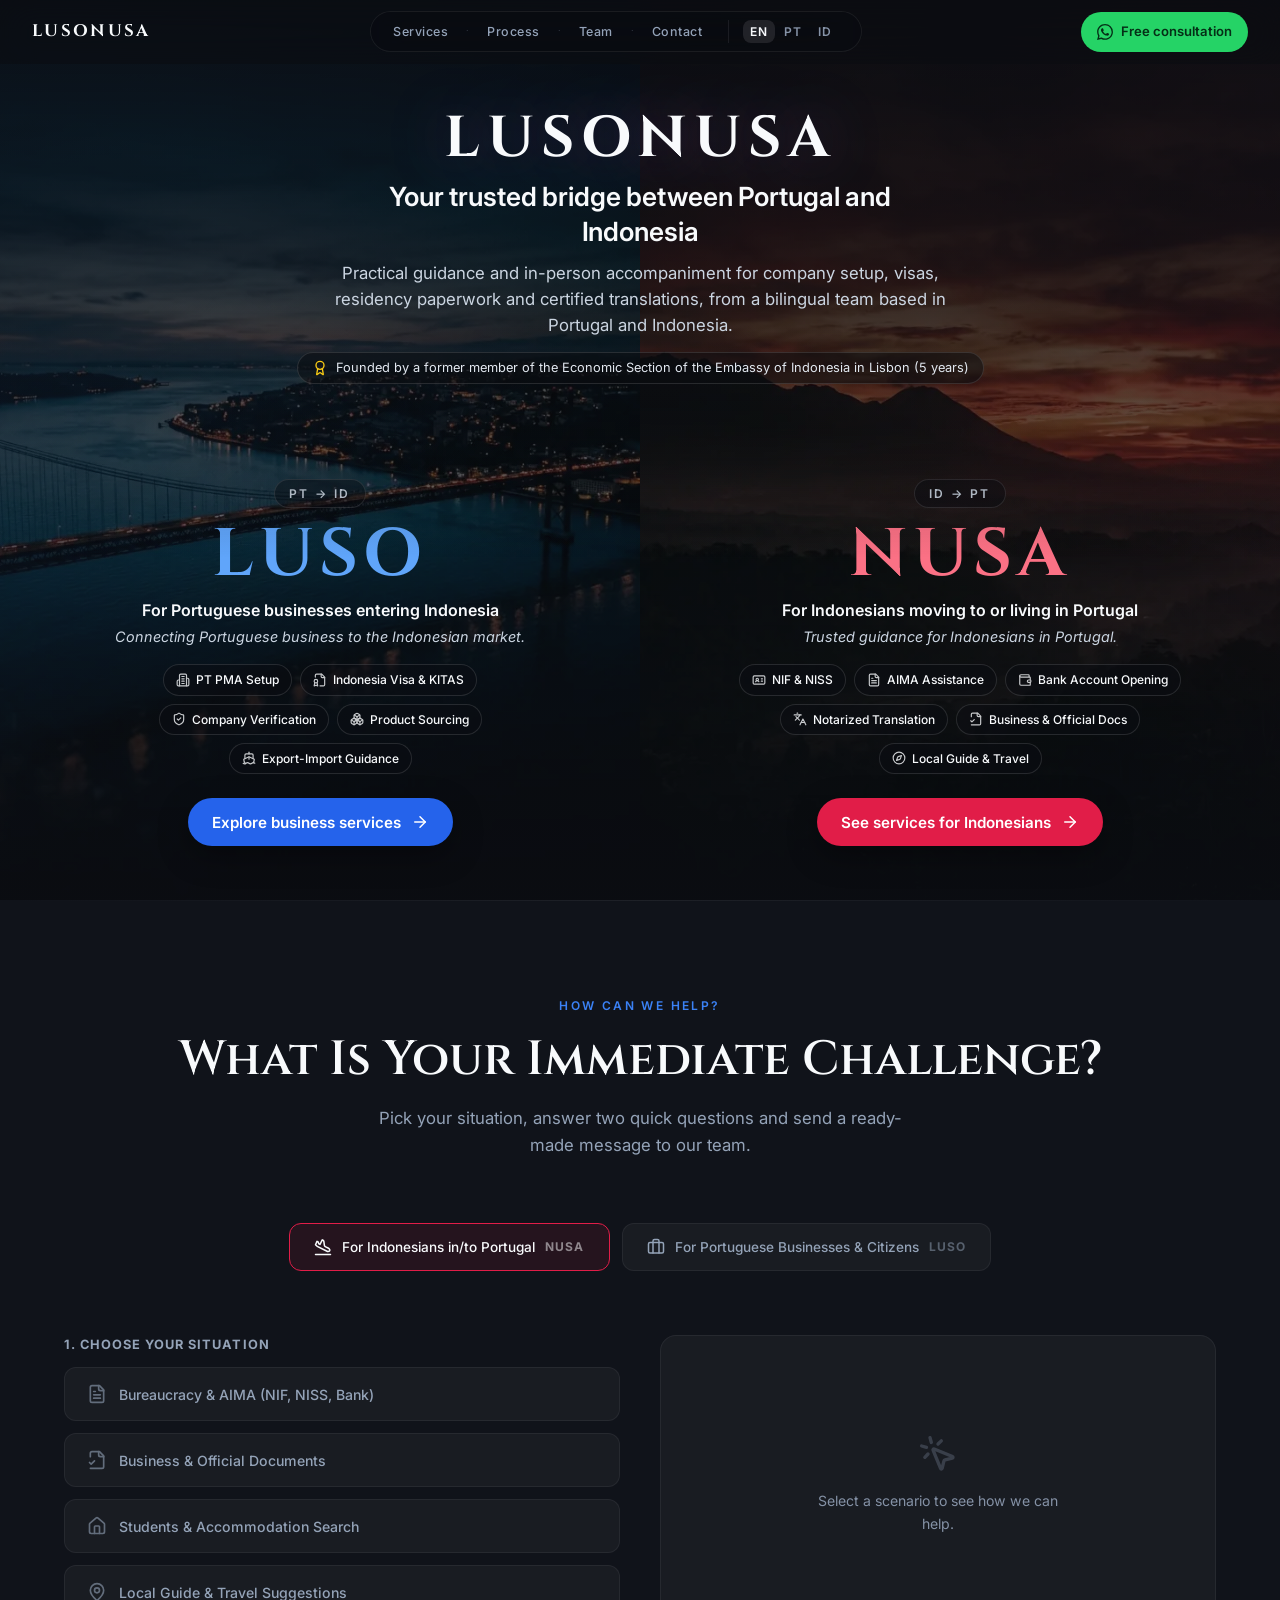
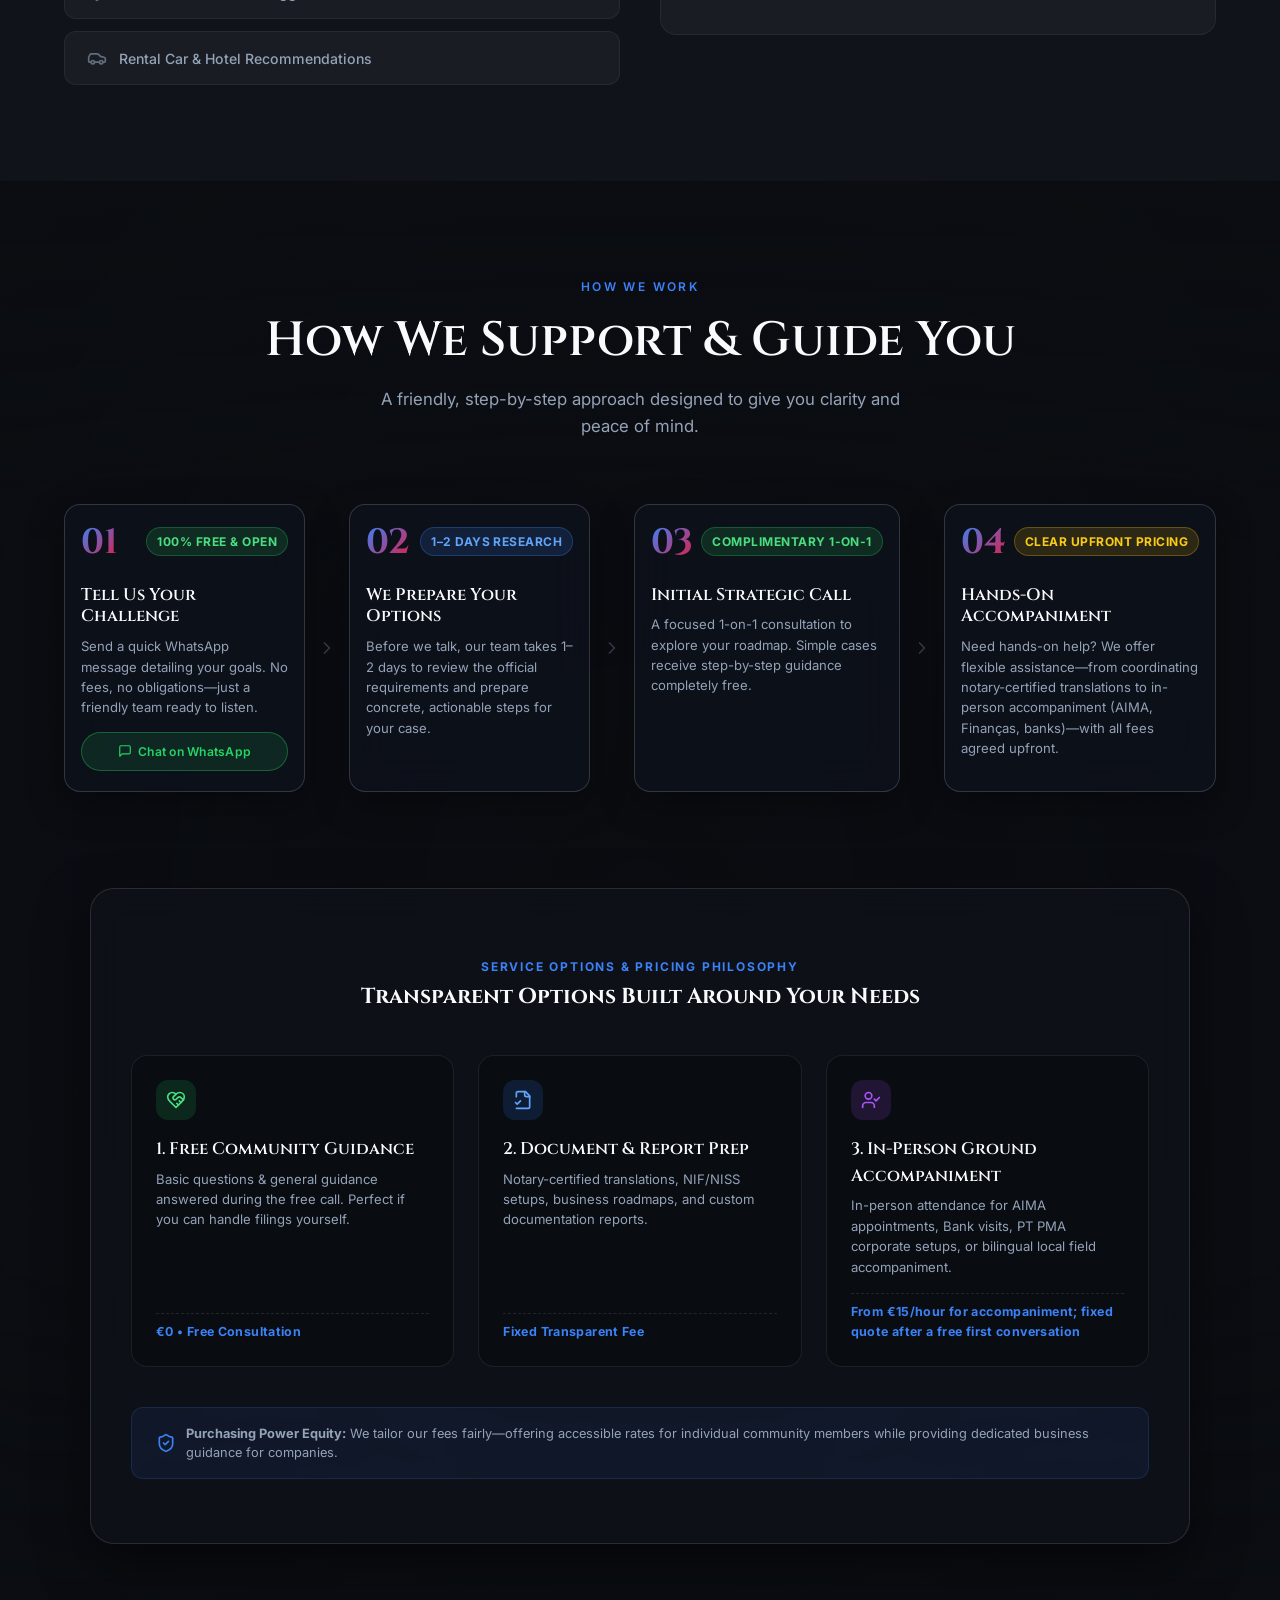
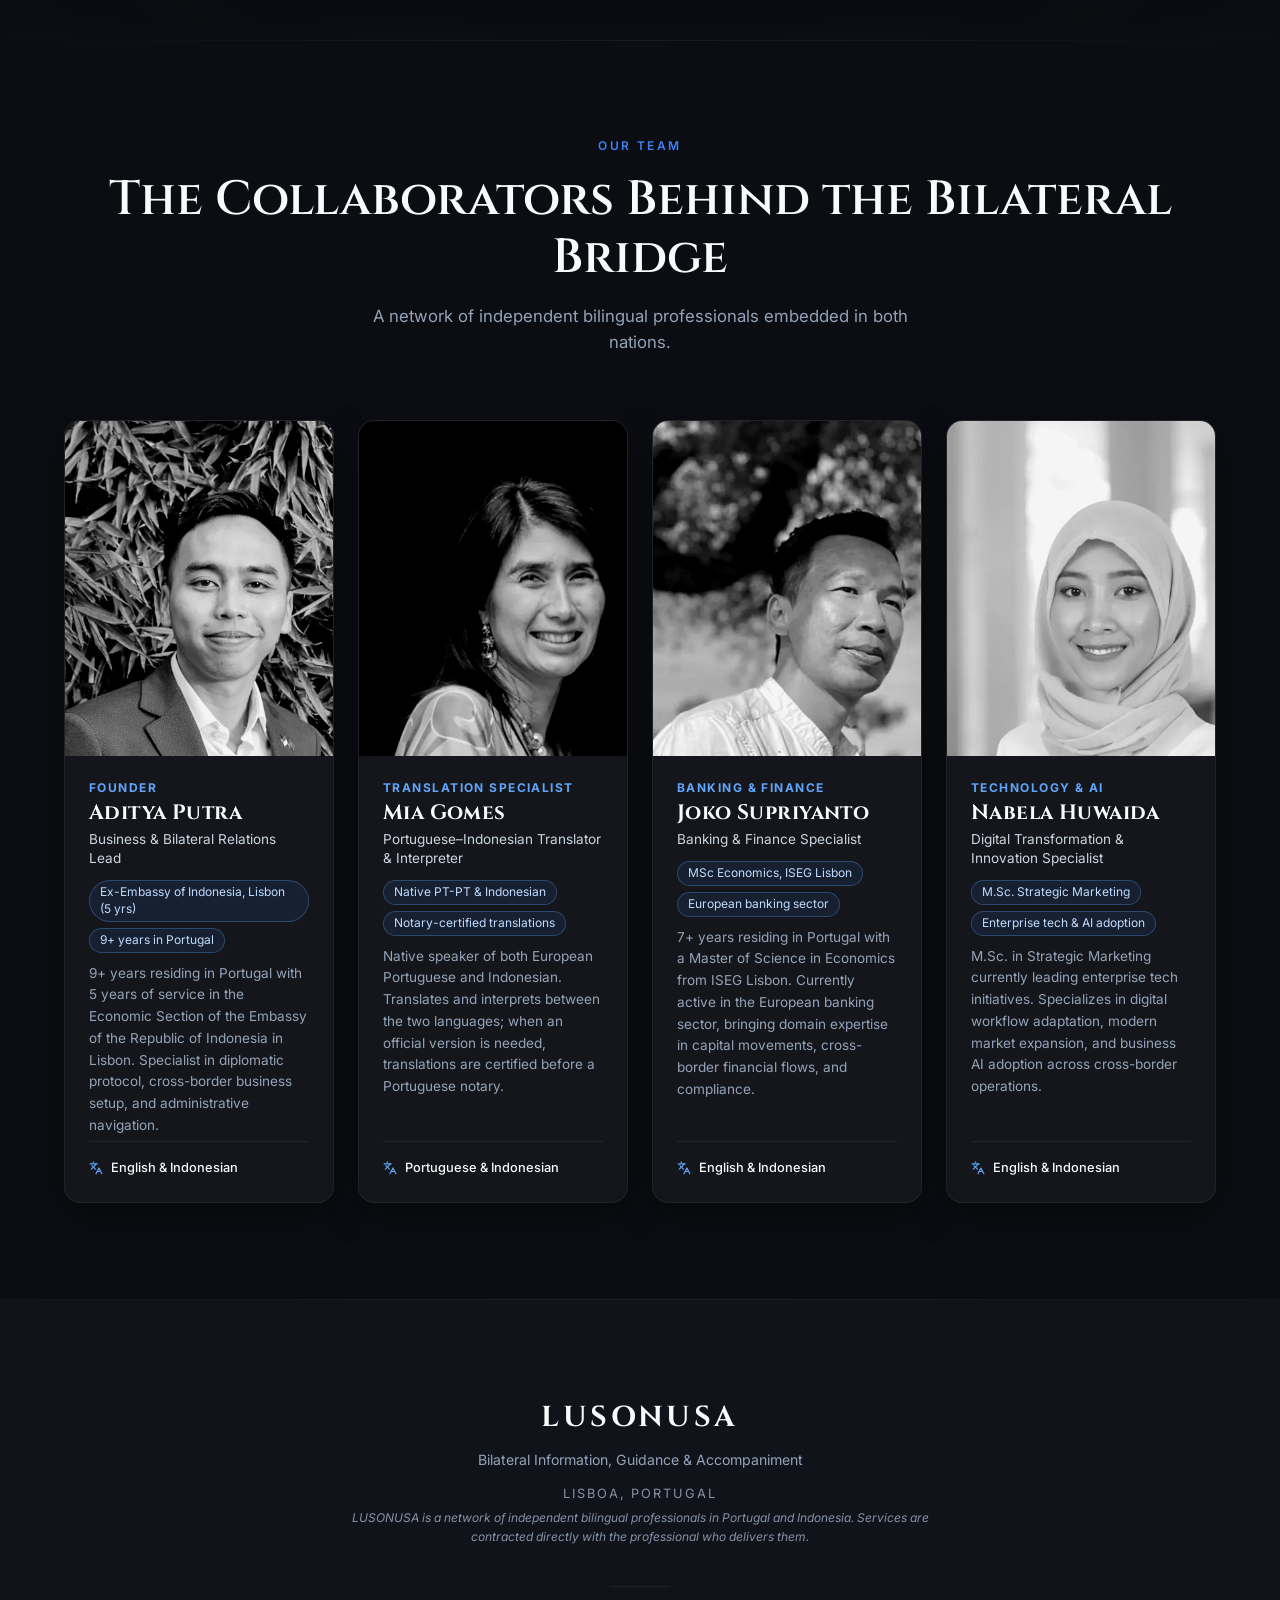
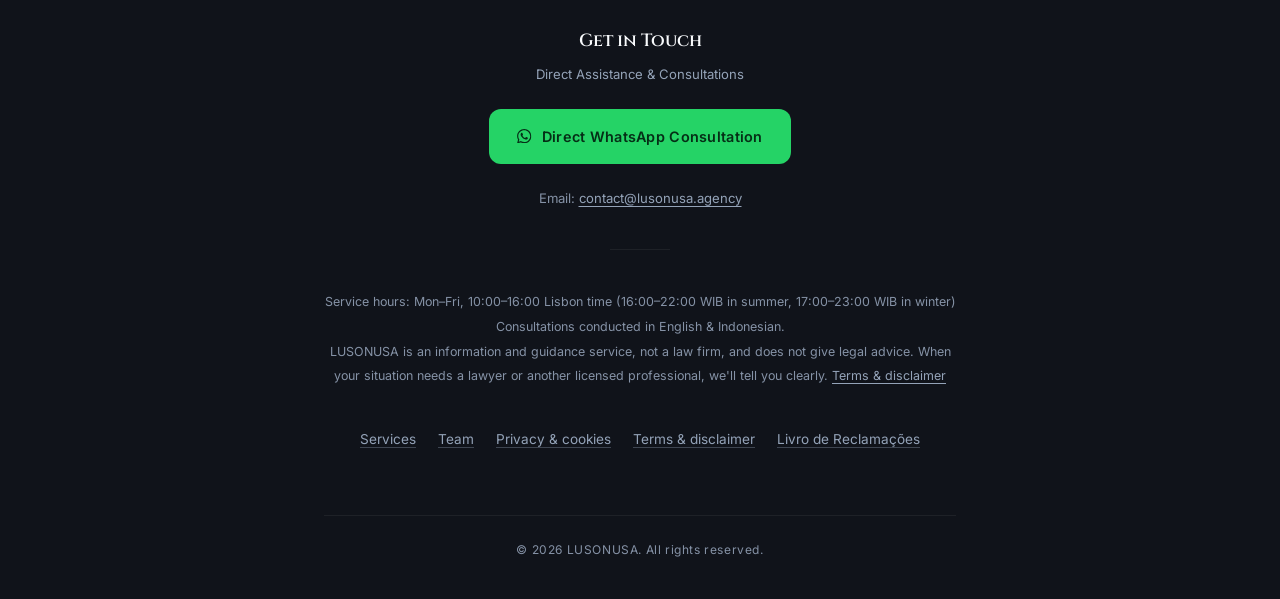
==== commit 53a12e54: "Homepage: hold back guides, remove referral claims, update titles & footer Owner decisions (all thre" ====
--- a/index.html
+++ b/index.html
@@ -54,7 +54,7 @@
         "url": "https://www.lusonusa.agency/",
         "logo": "https://www.lusonusa.agency/icon-512.png",
         "image": "https://www.lusonusa.agency/og-image.jpg",
-        "description": "A network of independent bilingual professionals offering information, practical guidance and in-person accompaniment between Portugal and Indonesia: PT PMA company setup guidance, visas and KITAS, NIF/NISS/AIMA paperwork, supplier background checks and coordination of translations certified before a Portuguese notary. Not a law firm; refers clients to licensed professionals when needed.",
+        "description": "A network of independent bilingual professionals offering information, practical guidance and in-person accompaniment between Portugal and Indonesia: PT PMA company setup guidance, visas and KITAS, NIF/NISS/AIMA paperwork, supplier background checks and coordination of translations certified before a Portuguese notary. Not a law firm and not legal advice.",
         "email": "contact@lusonusa.agency",
         "telephone": "+351930534440",
         "areaServed": [
@@ -100,8 +100,8 @@
         "@type": "Person",
         "@id": "https://www.lusonusa.agency/#mia-gomes",
         "name": "Mia Gomes",
-        "jobTitle": "Legal & Notarized Translation Lead",
-        "description": "Native bilingual translation specialist (European Portuguese / Indonesian). Translations are certified before a Portuguese notary.",
+        "jobTitle": "Portuguese–Indonesian Translator & Interpreter",
+        "description": "Native speaker of European Portuguese and Indonesian; translator and interpreter. Translations are certified before a Portuguese notary when an official version is needed.",
         "image": "https://www.lusonusa.agency/assets/img/team-mia-720.jpg",
         "knowsLanguage": ["pt", "id"],
         "memberOf": { "@id": "https://www.lusonusa.agency/#organization" }
@@ -110,7 +110,7 @@
         "@type": "Person",
         "@id": "https://www.lusonusa.agency/#joko-supriyanto",
         "name": "Joko Supriyanto",
-        "jobTitle": "Banking & Financial Advisory Specialist",
+        "jobTitle": "Banking & Finance Specialist",
         "description": "7+ years residing in Portugal, Master of Science in Economics from ISEG Lisbon, active in the European banking sector.",
         "image": "https://www.lusonusa.agency/assets/img/team-joko-720.jpg",
         "alumniOf": { "@type": "CollegeOrUniversity", "name": "ISEG – Lisbon School of Economics & Management" },
@@ -178,8 +178,8 @@
         <a href="#workflow" data-i18n="nav.process">Process</a>
         <span class="nav-pill-dot" aria-hidden="true">·</span>
         <a href="#team" data-i18n="nav.team">Team</a>
-        <span class="nav-pill-dot" aria-hidden="true">·</span>
-        <a href="#insights" data-i18n="nav.insights">Guides</a>
+        <span class="nav-pill-dot" aria-hidden="true" data-guides-link hidden>·</span>
+        <a href="#insights" data-i18n="nav.insights" data-guides-link hidden>Guides</a>
         <span class="nav-pill-dot" aria-hidden="true">·</span>
         <a href="#footer" data-i18n="nav.contact">Contact</a>
         <div class="nav-lang" role="group" aria-label="Language">
@@ -225,7 +225,7 @@
         <a href="#resolver" class="mobile-menu-link" data-i18n="nav.services">Services</a>
         <a href="#workflow" class="mobile-menu-link" data-i18n="nav.process">Process</a>
         <a href="#team" class="mobile-menu-link" data-i18n="nav.team">Team</a>
-        <a href="#insights" class="mobile-menu-link" data-i18n="nav.insights">Guides</a>
+        <a href="#insights" class="mobile-menu-link" data-i18n="nav.insights" data-guides-link hidden>Guides</a>
         <a href="#footer" class="mobile-menu-link" data-i18n="nav.contact">Contact</a>
       </nav>
       <div class="mobile-menu-footer">
@@ -499,7 +499,7 @@
               <div class="pathway-icon ground-path"><svg class="icon" aria-hidden="true"><use href="#i-user-check"/></svg></div>
               <h4 class="pathway-name" data-i18n="pathway.p3.name">3. In-Person Ground Accompaniment</h4>
               <p class="pathway-desc" data-i18n="pathway.p3.desc">In-person attendance for AIMA appointments, Bank visits, PT PMA corporate setups, or bilingual local field accompaniment.</p>
-              <div class="pathway-price" data-i18n="pathway.p3.price">€15 – €30 / hour or Fixed Package</div>
+              <div class="pathway-price" data-i18n="pathway.p3.price">From €15/hour for accompaniment; fixed quote after a free first conversation</div>
             </div>
           </div>
           <p class="pathways-equity-note">
@@ -548,12 +548,12 @@
             <div class="team-card-body">
               <span class="team-card-role" data-i18n="team.c4.role">Translation Specialist</span>
               <h3 class="team-card-name">Mia Gomes</h3>
-              <p class="team-card-title" data-i18n="team.c4.title">Legal &amp; Notarized Translation Lead</p>
+              <p class="team-card-title" data-i18n="team.c4.title">Portuguese–Indonesian Translator &amp; Interpreter</p>
               <ul class="team-card-creds">
                 <li data-i18n="team.c4.cred1">Native PT-PT &amp; Indonesian</li>
                 <li data-i18n="team.c4.cred2">Notary-certified translations</li>
               </ul>
-              <p class="team-card-bio" data-i18n="team.c4.bio">Native bilingual specialist (European Portuguese / Indonesian) recognized by the Embassy of Indonesia in Lisbon. Prepares translations of civil, corporate and legal documents, certified before a Portuguese notary. Work is scheduled after a short feasibility check.</p>
+              <p class="team-card-bio" data-i18n="team.c4.bio">Native speaker of both European Portuguese and Indonesian. Translates and interprets between the two languages; when an official version is needed, translations are certified before a Portuguese notary.</p>
               <p class="team-card-lang"><svg class="icon" aria-hidden="true"><use href="#i-languages"/></svg><span data-i18n="team.c4.lang">Portuguese &amp; Indonesian</span></p>
             </div>
           </li>
@@ -567,7 +567,7 @@
             <div class="team-card-body">
               <span class="team-card-role" data-i18n="team.c2.role">Banking &amp; Finance</span>
               <h3 class="team-card-name">Joko Supriyanto</h3>
-              <p class="team-card-title" data-i18n="team.c2.title">Banking &amp; Financial Advisory Specialist</p>
+              <p class="team-card-title" data-i18n="team.c2.title">Banking &amp; Finance Specialist</p>
               <ul class="team-card-creds">
                 <li data-i18n="team.c2.cred1">MSc Economics, ISEG Lisbon</li>
                 <li data-i18n="team.c2.cred2">European banking sector</li>
@@ -599,8 +599,12 @@
       </div>
     </section>
 
+    <!-- Guides are held back until the articles are verified. The section lives in this
+         <template> (not rendered, links not crawled); set SHOW_GUIDES = true in app.js to
+         insert it and reveal the [data-guides-link] nav/footer links. -->
+    <template id="insights-template">
     <!-- ═══════════════════════════════════════════════════════════════
-         SECTION 5: GUIDES & INSIGHTS (links to the published articles)
+         SECTION 5: GUIDES & INSIGHTS (hrefs are built from data-article-path when enabled)
          ═══════════════════════════════════════════════════════════════ -->
     <section id="insights" class="insights-section compact" aria-labelledby="insights-title">
       <div class="section-container">
@@ -610,7 +614,7 @@
             <h2 class="insights-title-compact" id="insights-title" data-i18n="insights.title">Guides &amp; Bilateral Insights</h2>
             <p class="insights-subtitle" data-i18n="insights.subtitle">Practical guides on visas, company setup, residency paperwork and translations between Portugal and Indonesia.</p>
           </div>
-          <a href="/articles/" class="insight-all-link">
+          <a data-article-path="" class="insight-all-link">
             <span data-i18n="insights.all">All guides</span>
             <svg class="icon" aria-hidden="true"><use href="#i-arrow-right"/></svg>
           </a>
@@ -621,7 +625,7 @@
             <div class="insight-row-left">
               <span class="insight-tag-mini"><svg class="icon" aria-hidden="true"><use href="#i-file-badge"/></svg> <span data-i18n="insights.a1.tag">Indonesia Visas</span></span>
               <h3 class="insight-row-title">
-                <a href="/articles/indonesia-visa-guide-2026.html" data-i18n="insights.a1.title">Indonesian visas and KITAS for Portuguese entrepreneurs and investors (2026)</a>
+                <a data-article-path="indonesia-visa-guide-2026.html" data-i18n="insights.a1.title">Indonesian visas and KITAS for Portuguese entrepreneurs and investors (2026)</a>
               </h3>
               <p class="insight-row-desc" data-i18n="insights.a1.desc">Business visits, investor stay permits and residence options for Portuguese company owners and directors.</p>
             </div>
@@ -634,7 +638,7 @@
             <div class="insight-row-left">
               <span class="insight-tag-mini"><svg class="icon" aria-hidden="true"><use href="#i-building-2"/></svg> <span data-i18n="insights.a2.tag">PT PMA Setup</span></span>
               <h3 class="insight-row-title">
-                <a href="/articles/pt-pma-indonesia-setup.html" data-i18n="insights.a2.title">Setting up a PT PMA in Indonesia: foreign direct investment step by step</a>
+                <a data-article-path="pt-pma-indonesia-setup.html" data-i18n="insights.a2.title">Setting up a PT PMA in Indonesia: foreign direct investment step by step</a>
               </h3>
               <p class="insight-row-desc" data-i18n="insights.a2.desc">Company structure, capital requirements and OSS licensing for European companies entering Indonesia.</p>
             </div>
@@ -647,7 +651,7 @@
             <div class="insight-row-left">
               <span class="insight-tag-mini"><svg class="icon" aria-hidden="true"><use href="#i-file-text"/></svg> <span data-i18n="insights.a3.tag">Portugal Paperwork</span></span>
               <h3 class="insight-row-title">
-                <a href="/articles/nif-niss-aima-portugal-guide.html" data-i18n="insights.a3.title">NIF, NISS and AIMA residence registration in Portugal: a guide for Indonesians</a>
+                <a data-article-path="nif-niss-aima-portugal-guide.html" data-i18n="insights.a3.title">NIF, NISS and AIMA residence registration in Portugal: a guide for Indonesians</a>
               </h3>
               <p class="insight-row-desc" data-i18n="insights.a3.desc">Tax number, social security and residence appointments for Indonesians moving to Portugal.</p>
             </div>
@@ -660,7 +664,7 @@
             <div class="insight-row-left">
               <span class="insight-tag-mini"><svg class="icon" aria-hidden="true"><use href="#i-languages"/></svg> <span data-i18n="insights.a4.tag">Translation &amp; Notary</span></span>
               <h3 class="insight-row-title">
-                <a href="/articles/sworn-translation-notary-guide.html" data-i18n="insights.a4.title">Certified translation and notary legalisation of Indonesian and Portuguese documents</a>
+                <a data-article-path="sworn-translation-notary-guide.html" data-i18n="insights.a4.title">Certified translation and notary legalisation of Indonesian and Portuguese documents</a>
               </h3>
               <p class="insight-row-desc" data-i18n="insights.a4.desc">How translations are certified before a Portuguese notary, plus legalisation and apostille basics.</p>
             </div>
@@ -671,6 +675,7 @@
         </ul>
       </div>
     </section>
+    </template>
   </main>
 
   <!-- ═══════════════════════════════════════════════════════════════
@@ -681,7 +686,7 @@
       <div class="footer-brand">
         <p class="footer-logo">LUSONUSA</p>
         <p class="footer-tagline" data-i18n="footer.tagline">Bilateral Information, Guidance &amp; Accompaniment</p>
-        <p class="footer-locations">Portugal • Indonesia</p>
+        <p class="footer-locations">Lisboa, Portugal</p>
         <p class="footer-entity" data-i18n="footer.entity">LUSONUSA is a network of independent bilingual professionals in Portugal and Indonesia. Services are contracted directly with the professional who delivers them.</p>
       </div>
 
@@ -704,15 +709,16 @@
       <div class="footer-meta">
         <p data-i18n="footer.hours">Service hours: Mon–Fri, 10:00–16:00 Lisbon time (16:00–22:00 WIB in summer, 17:00–23:00 WIB in winter)</p>
         <p data-i18n="footer.consult">Consultations conducted in English &amp; Indonesian.</p>
-        <p class="footer-disclaimer"><span data-i18n="footer.legal">LUSONUSA is an information and guidance service, not a law firm, and does not give legal advice; we refer you to licensed professionals when needed.</span> <a href="/terms.html" data-i18n="footer.terms">Terms &amp; disclaimer</a></p>
+        <p class="footer-disclaimer"><span data-i18n="footer.legal">LUSONUSA is an information and guidance service, not a law firm, and does not give legal advice. When your situation needs a lawyer or another licensed professional, we'll tell you clearly.</span> <a href="/terms.html" data-i18n="footer.terms">Terms &amp; disclaimer</a></p>
       </div>
 
       <nav class="footer-links" aria-label="Footer" data-i18n-aria="aria.footer">
         <a href="#resolver" data-i18n="nav.services">Services</a>
         <a href="#team" data-i18n="nav.team">Team</a>
-        <a href="/articles/" data-i18n="insights.all">All guides</a>
+        <a href="#insights" data-i18n="nav.insights" data-guides-link hidden>Guides</a>
         <a href="/privacy.html" data-i18n="footer.privacy">Privacy &amp; cookies</a>
         <a href="/terms.html" data-i18n="footer.terms">Terms &amp; disclaimer</a>
+        <a href="https://www.livroreclamacoes.pt" target="_blank" rel="noopener noreferrer" lang="pt">Livro de Reclamações</a>
       </nav>
 
       <div class="footer-bottom">
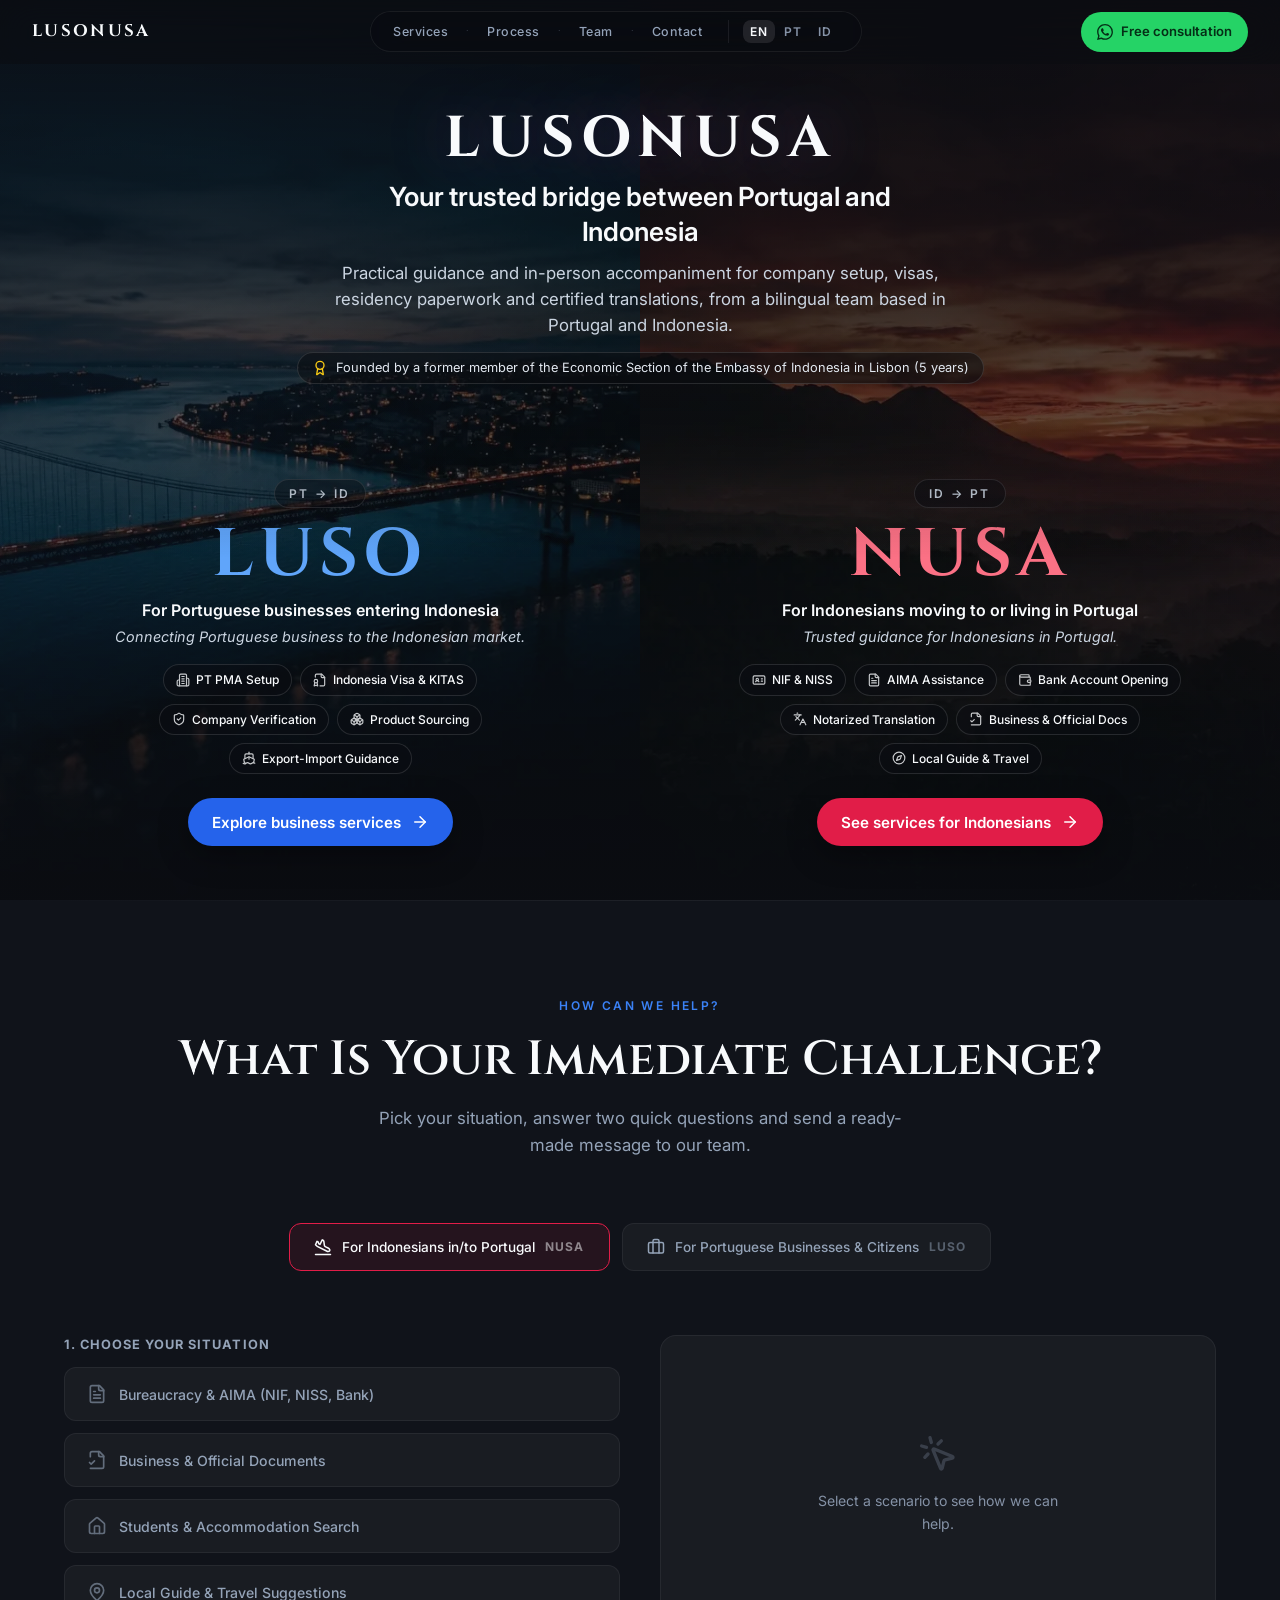
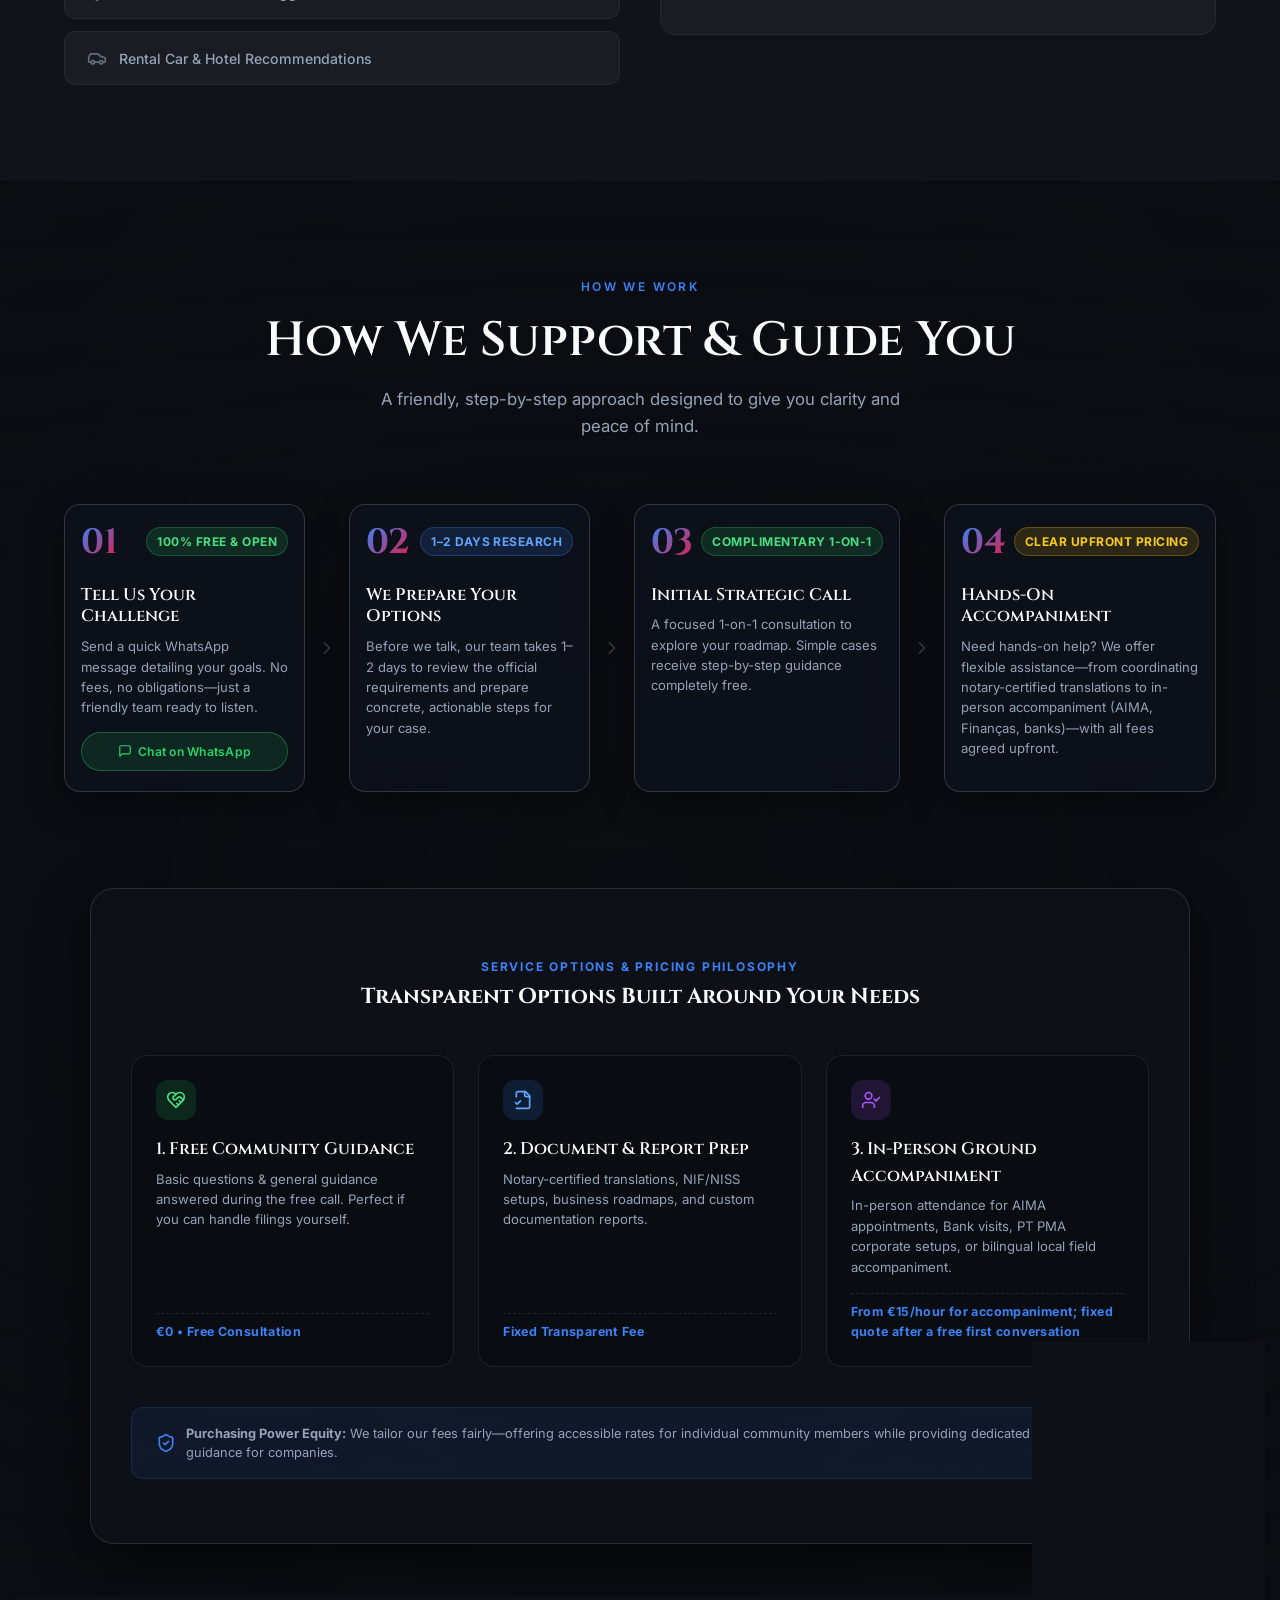
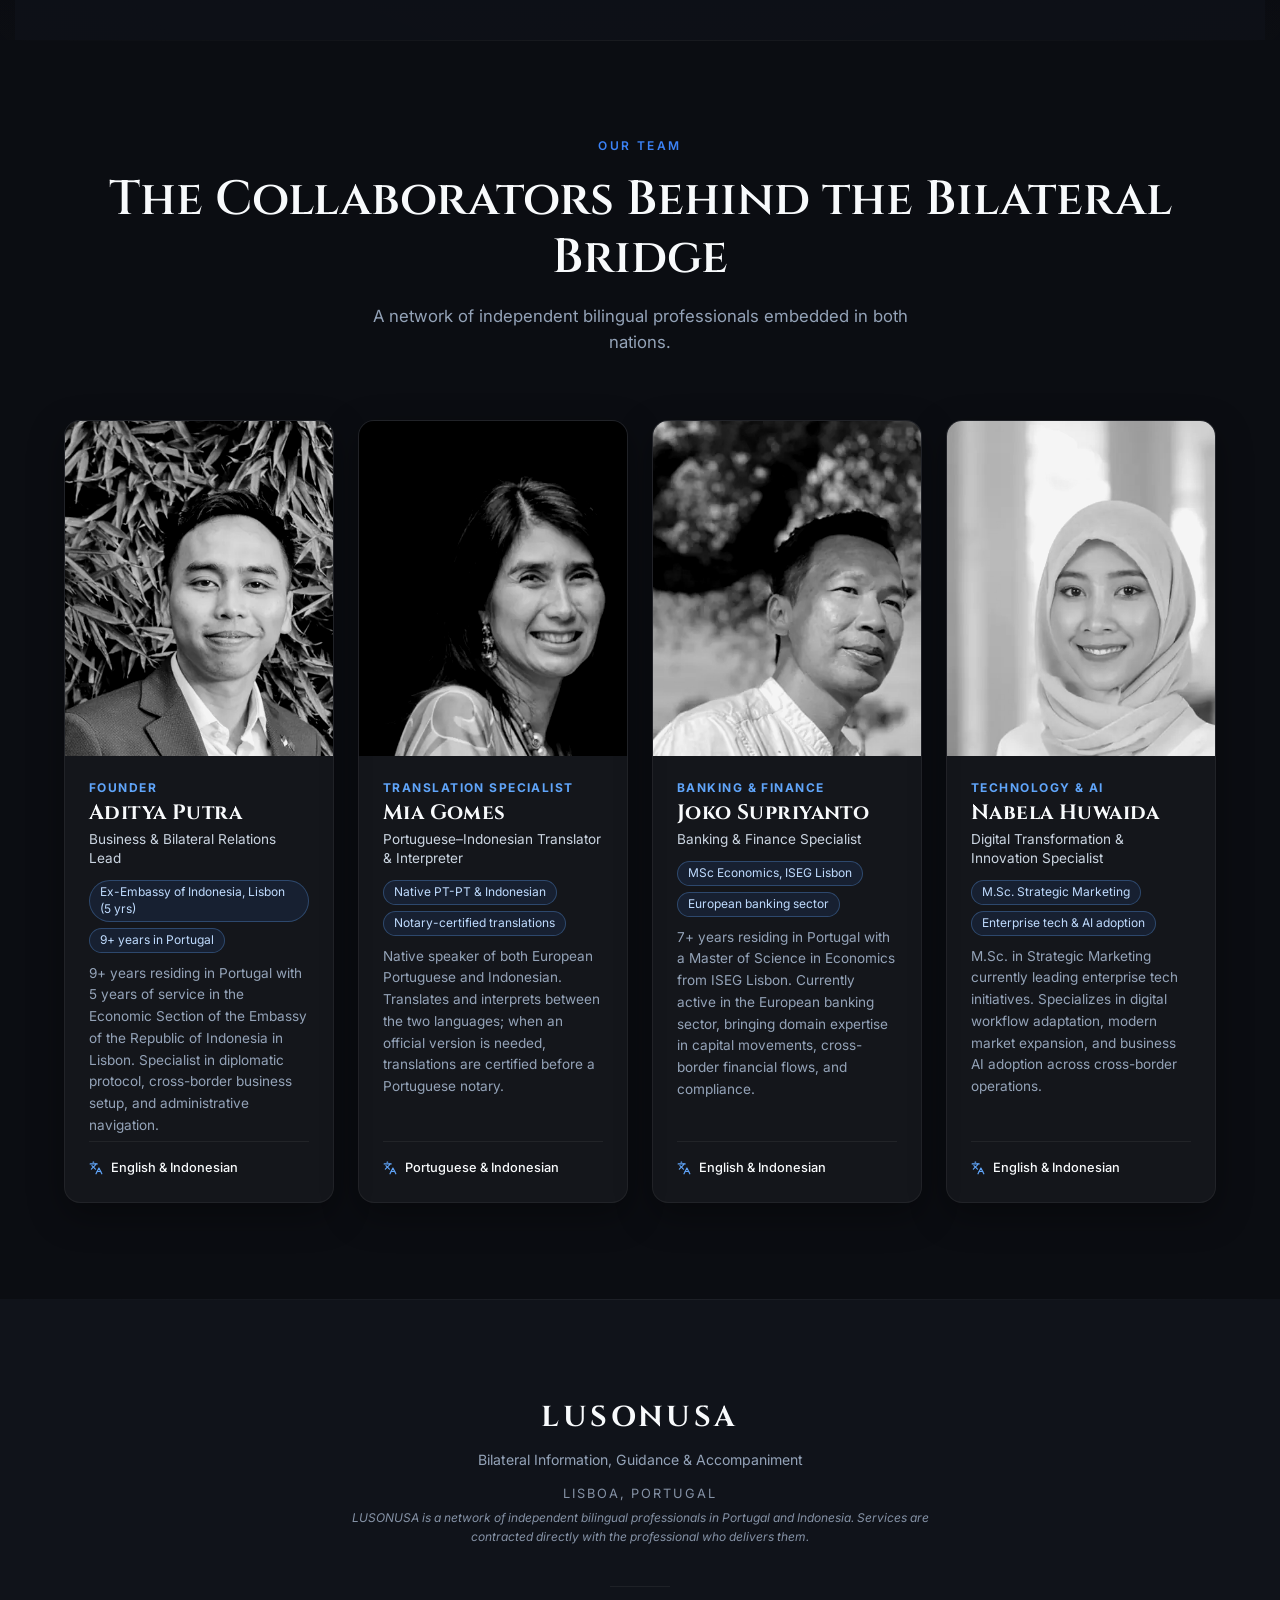
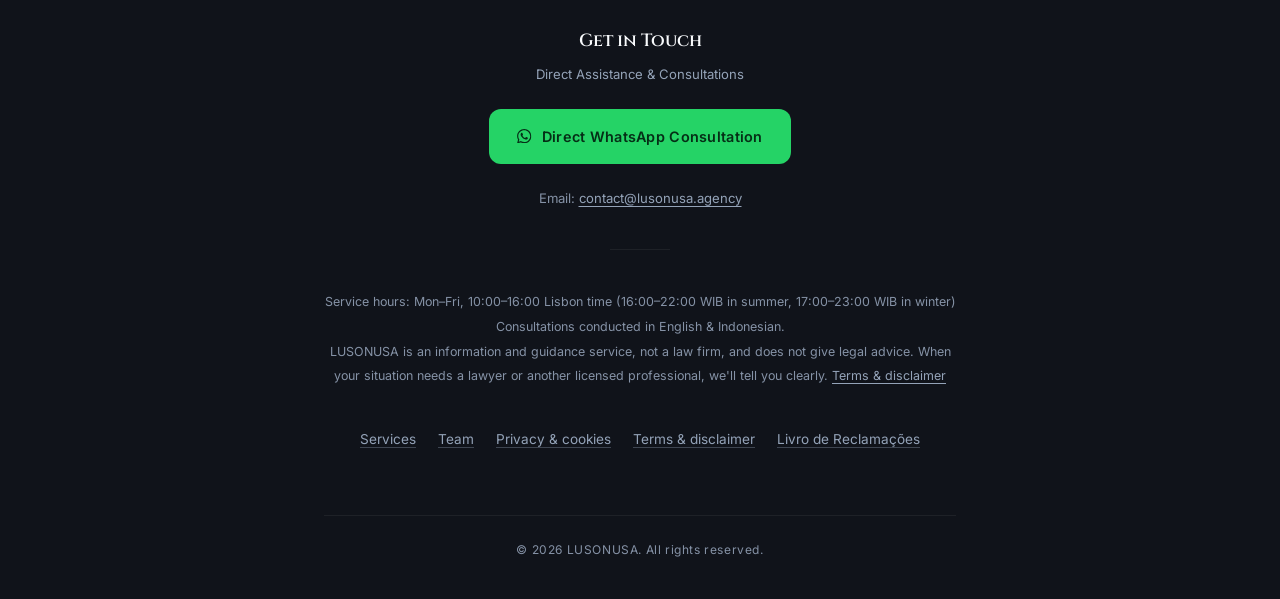
==== commit 82af3814: "Homepage: link PT visitors to /termos.html and /privacidade.html Footer and disclaimer legal links s" ====
--- a/index.html
+++ b/index.html
@@ -709,15 +709,15 @@
       <div class="footer-meta">
         <p data-i18n="footer.hours">Service hours: Mon–Fri, 10:00–16:00 Lisbon time (16:00–22:00 WIB in summer, 17:00–23:00 WIB in winter)</p>
         <p data-i18n="footer.consult">Consultations conducted in English &amp; Indonesian.</p>
-        <p class="footer-disclaimer"><span data-i18n="footer.legal">LUSONUSA is an information and guidance service, not a law firm, and does not give legal advice. When your situation needs a lawyer or another licensed professional, we'll tell you clearly.</span> <a href="/terms.html" data-i18n="footer.terms">Terms &amp; disclaimer</a></p>
+        <p class="footer-disclaimer"><span data-i18n="footer.legal">LUSONUSA is an information and guidance service, not a law firm, and does not give legal advice. When your situation needs a lawyer or another licensed professional, we'll tell you clearly.</span> <a href="/terms.html" data-i18n-href="link.terms" data-i18n="footer.terms">Terms &amp; disclaimer</a></p>
       </div>
 
       <nav class="footer-links" aria-label="Footer" data-i18n-aria="aria.footer">
         <a href="#resolver" data-i18n="nav.services">Services</a>
         <a href="#team" data-i18n="nav.team">Team</a>
         <a href="#insights" data-i18n="nav.insights" data-guides-link hidden>Guides</a>
-        <a href="/privacy.html" data-i18n="footer.privacy">Privacy &amp; cookies</a>
-        <a href="/terms.html" data-i18n="footer.terms">Terms &amp; disclaimer</a>
+        <a href="/privacy.html" data-i18n-href="link.privacy" data-i18n="footer.privacy">Privacy &amp; cookies</a>
+        <a href="/terms.html" data-i18n-href="link.terms" data-i18n="footer.terms">Terms &amp; disclaimer</a>
         <a href="https://www.livroreclamacoes.pt" target="_blank" rel="noopener noreferrer" lang="pt">Livro de Reclamações</a>
       </nav>
 
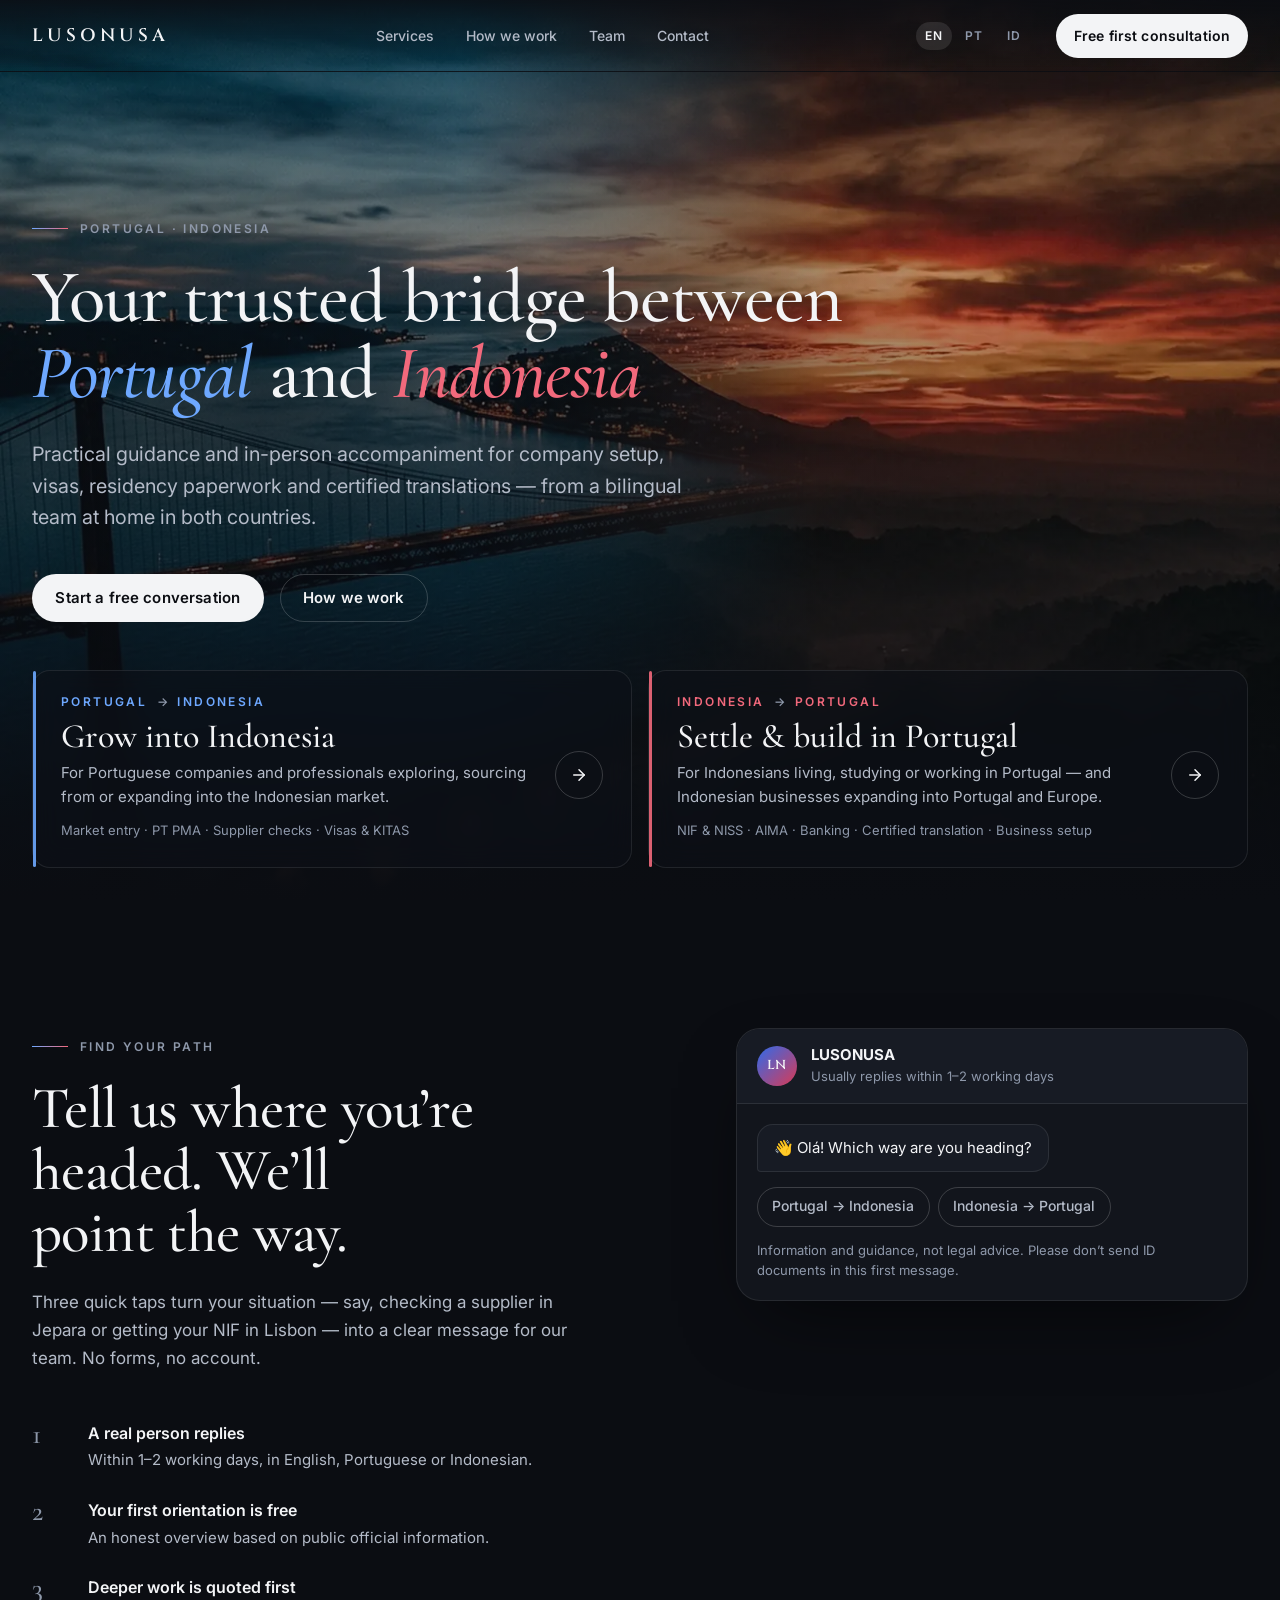
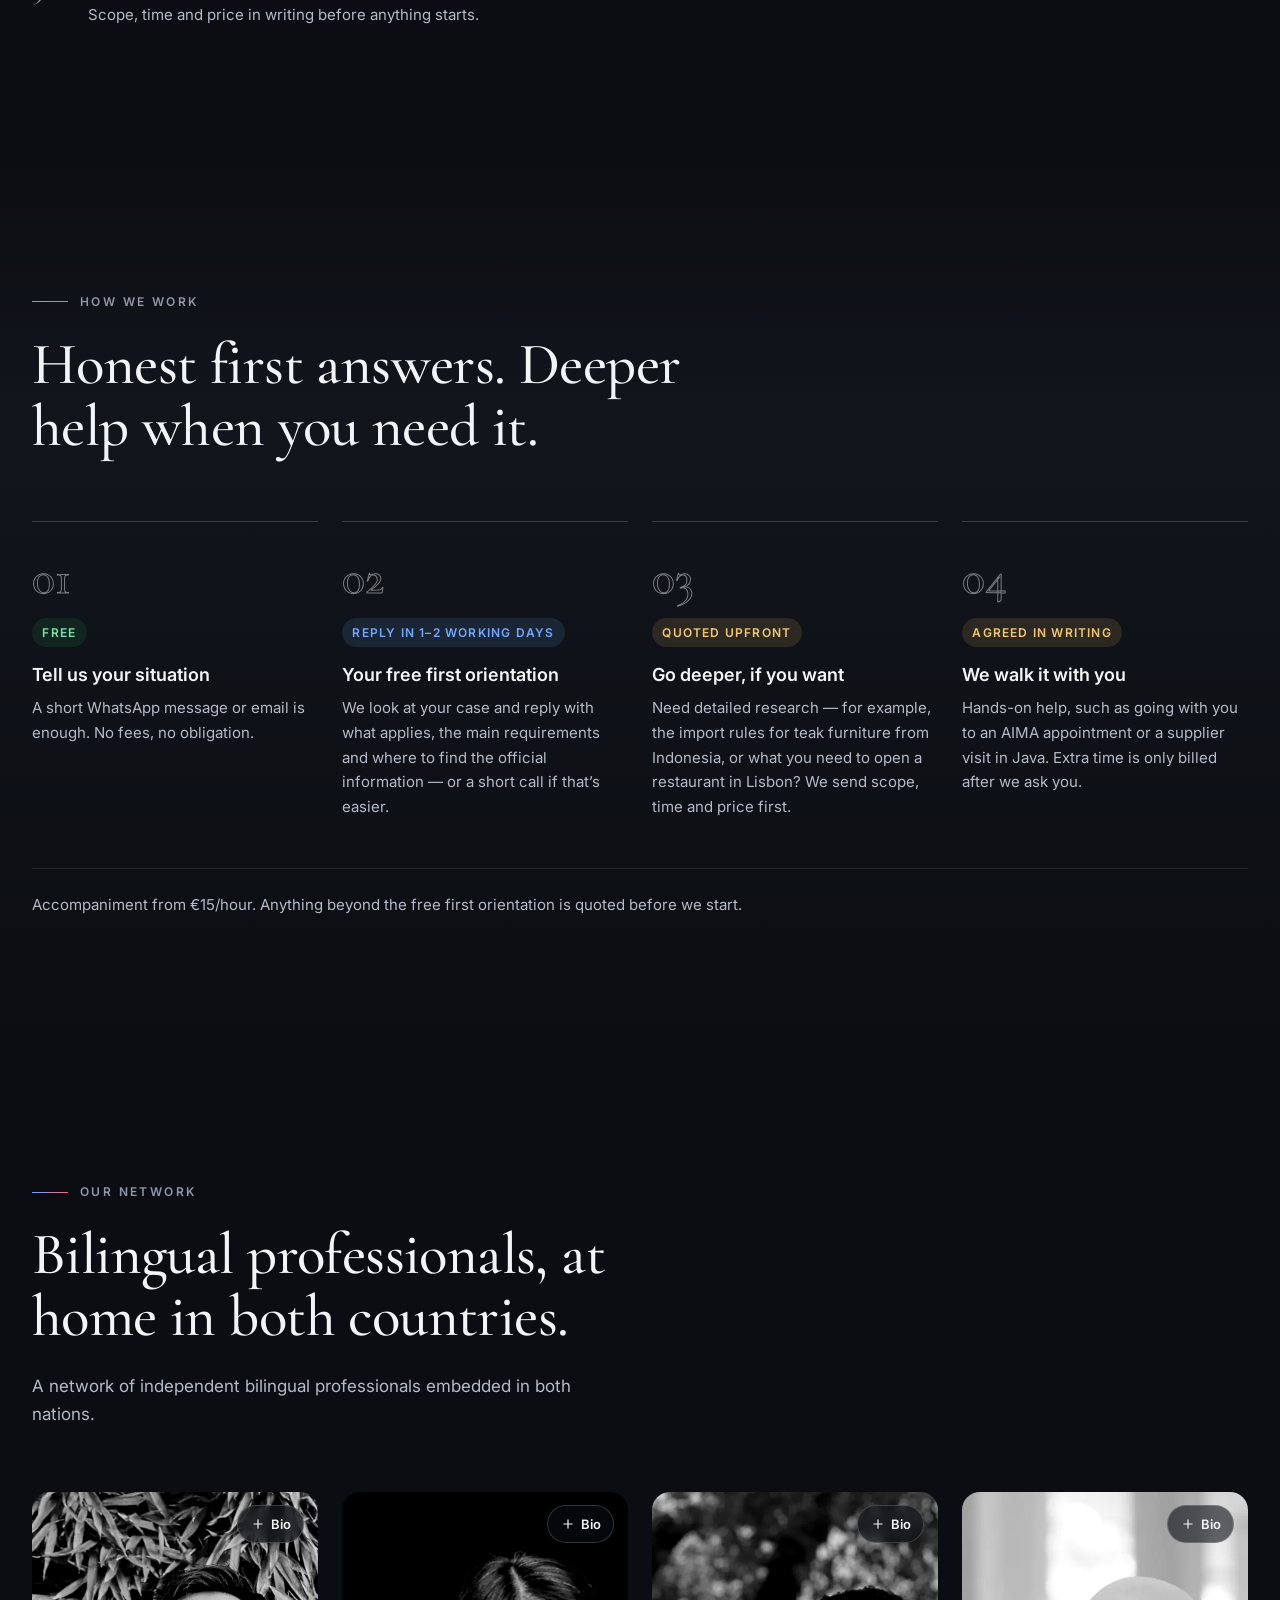
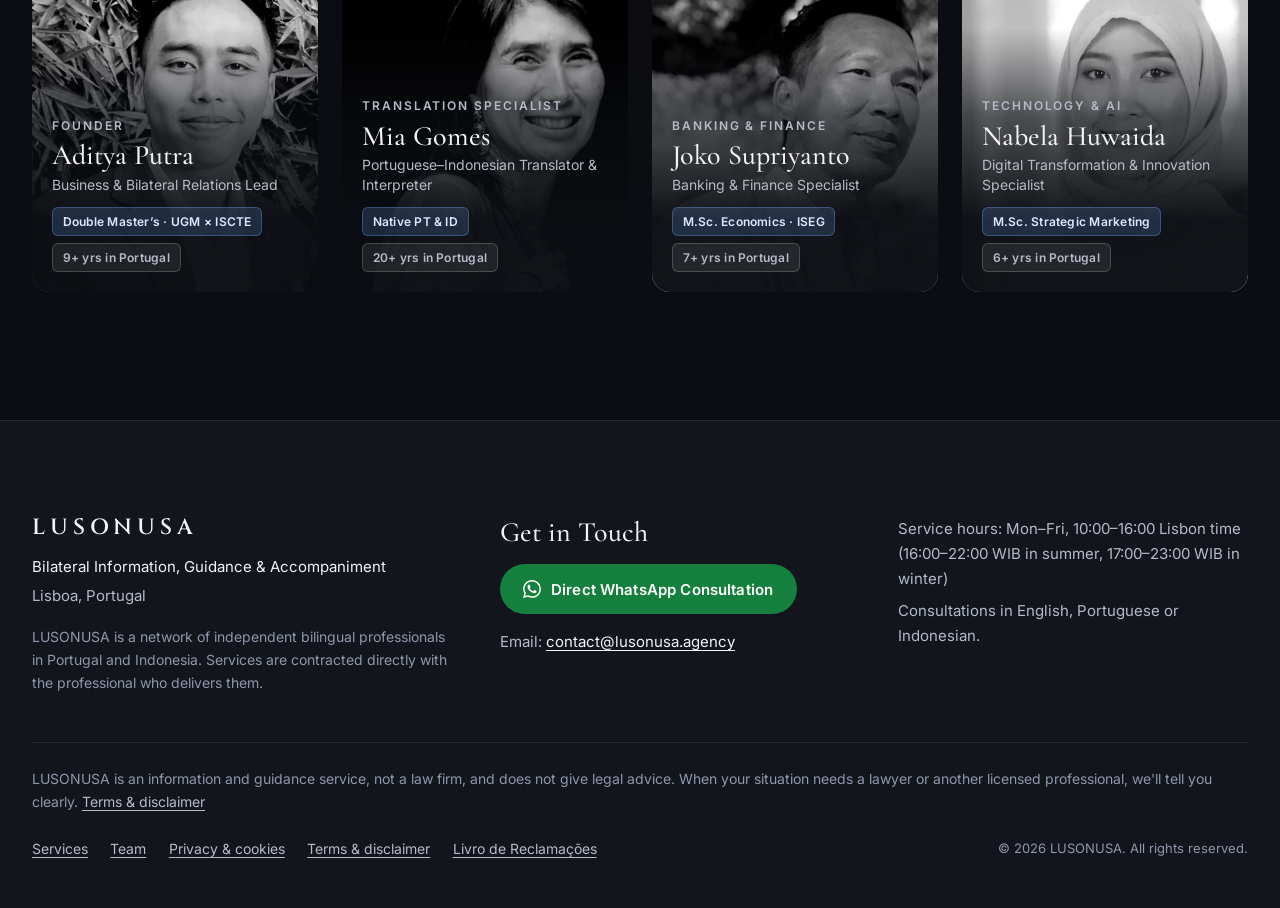
==== commit 24fd236f: "Homepage redesign: Lisbon/Java hero, Find-your-path finder, ruled process, team Implements docs/desi" ====
--- a/index.html
+++ b/index.html
@@ -31,15 +31,15 @@
   <link rel="apple-touch-icon" href="/apple-touch-icon.png">
   <link rel="manifest" href="/site.webmanifest">
 
-  <!-- Fonts -->
+  <!-- Fonts: Cinzel (wordmark only), Cormorant Garamond (display), Inter (UI & body) -->
   <link rel="preconnect" href="https://fonts.googleapis.com" />
   <link rel="preconnect" href="https://fonts.gstatic.com" crossorigin />
-  <link href="https://fonts.googleapis.com/css2?family=Cinzel:wght@400;600;700&family=Inter:wght@300;400;500;600;700&display=swap" rel="stylesheet" />
-
-  <!-- Stylesheet -->
+  <link href="https://fonts.googleapis.com/css2?family=Cinzel:wght@600&family=Cormorant+Garamond:ital,wght@0,500;1,500&family=Inter:wght@400;500;600&display=swap" rel="stylesheet" />
+
+  <!-- Hero photo (LCP) -->
+  <link rel="preload" as="image" type="image/webp" imagesrcset="assets/img/hero-portugal-640.webp 640w, assets/img/hero-portugal-1024.webp 1024w, assets/img/hero-portugal-1600.webp 1600w" imagesizes="100vw" fetchpriority="high" />
+
   <link rel="stylesheet" href="style.css" />
-
-  <!-- Application logic (deferred: runs after the document is parsed) -->
   <script src="app.js" defer></script>
 
   <!-- Structured data -->
@@ -91,8 +91,12 @@
         "@id": "https://www.lusonusa.agency/#aditya-putra",
         "name": "Aditya Putra",
         "jobTitle": "Business & Bilateral Relations Lead",
-        "description": "Founder of LUSONUSA. 9+ years residing in Portugal, including 5 years of service in the Economic Section of the Embassy of the Republic of Indonesia in Lisbon.",
-        "image": "https://www.lusonusa.agency/assets/img/team-aditya-720.jpg",
+        "description": "Founder of LUSONUSA. Double master's degree: MBA (FEB UGM) and M.Sc. in International Management (ISCTE-IUL). Nine years in Portugal, including five in the Economic Section of the Embassy of the Republic of Indonesia in Lisbon.",
+        "image": "https://www.lusonusa.agency/assets/img/team-aditya-tall-800.jpg",
+        "alumniOf": [
+          { "@type": "CollegeOrUniversity", "name": "Faculty of Economics and Business, Universitas Gadjah Mada (FEB UGM)" },
+          { "@type": "CollegeOrUniversity", "name": "ISCTE – University Institute of Lisbon (ISCTE-IUL)" }
+        ],
         "knowsLanguage": ["en", "id"],
         "memberOf": { "@id": "https://www.lusonusa.agency/#organization" }
       },
@@ -102,7 +106,7 @@
         "name": "Mia Gomes",
         "jobTitle": "Portuguese–Indonesian Translator & Interpreter",
         "description": "Native speaker of European Portuguese and Indonesian; translator and interpreter. Translations are certified before a Portuguese notary when an official version is needed.",
-        "image": "https://www.lusonusa.agency/assets/img/team-mia-720.jpg",
+        "image": "https://www.lusonusa.agency/assets/img/team-mia-tall-800.jpg",
         "knowsLanguage": ["pt", "id"],
         "memberOf": { "@id": "https://www.lusonusa.agency/#organization" }
       },
@@ -112,7 +116,7 @@
         "name": "Joko Supriyanto",
         "jobTitle": "Banking & Finance Specialist",
         "description": "7+ years residing in Portugal, Master of Science in Economics from ISEG Lisbon, active in the European banking sector.",
-        "image": "https://www.lusonusa.agency/assets/img/team-joko-720.jpg",
+        "image": "https://www.lusonusa.agency/assets/img/team-joko-tall-800.jpg",
         "alumniOf": { "@type": "CollegeOrUniversity", "name": "ISEG – Lisbon School of Economics & Management" },
         "knowsLanguage": ["en", "id"],
         "memberOf": { "@id": "https://www.lusonusa.agency/#organization" }
@@ -123,7 +127,7 @@
         "name": "Nabela Huwaida",
         "jobTitle": "Digital Transformation & Innovation Specialist",
         "description": "M.Sc. in Strategic Marketing, leading enterprise technology initiatives and business AI adoption.",
-        "image": "https://www.lusonusa.agency/assets/img/team-nabela-720.jpg",
+        "image": "https://www.lusonusa.agency/assets/img/team-nabela-tall-800.jpg",
         "knowsLanguage": ["en", "id"],
         "memberOf": { "@id": "https://www.lusonusa.agency/#organization" }
       }
@@ -135,465 +139,319 @@
   <!-- Inline icon sprite (Lucide v0.469.0, ISC licence) — no third-party icon script -->
   <svg xmlns="http://www.w3.org/2000/svg" class="icon-sprite" aria-hidden="true" focusable="false" fill="none" stroke="currentColor" stroke-width="2" stroke-linecap="round" stroke-linejoin="round">
     <symbol id="i-x" viewBox="0 0 24 24"><path d="M18 6 6 18"/> <path d="m6 6 12 12"/></symbol>
-    <symbol id="i-shield-check" viewBox="0 0 24 24"><path d="M20 13c0 5-3.5 7.5-7.66 8.95a1 1 0 0 1-.67-.01C7.5 20.5 4 18 4 13V6a1 1 0 0 1 1-1c2 0 4.5-1.2 6.24-2.72a1.17 1.17 0 0 1 1.52 0C14.51 3.81 17 5 19 5a1 1 0 0 1 1 1z"/> <path d="m9 12 2 2 4-4"/></symbol>
+    <symbol id="i-languages" viewBox="0 0 24 24"><path d="m5 8 6 6"/> <path d="m4 14 6-6 2-3"/> <path d="M2 5h12"/> <path d="M7 2h1"/> <path d="m22 22-5-10-5 10"/> <path d="M14 18h6"/></symbol>
+    <symbol id="i-arrow-right" viewBox="0 0 24 24"><path d="M5 12h14"/> <path d="m12 5 7 7-7 7"/></symbol>
+    <symbol id="i-mail" viewBox="0 0 24 24"><rect width="20" height="16" x="2" y="4" rx="2"/> <path d="m22 7-8.97 5.7a1.94 1.94 0 0 1-2.06 0L2 7"/></symbol>
+    <symbol id="i-whatsapp" viewBox="0 0 24 24"><path fill="currentColor" stroke="none" d="M17.472 14.382c-.297-.149-1.758-.867-2.03-.967-.273-.099-.471-.148-.67.15-.197.297-.767.966-.94 1.164-.173.199-.347.223-.644.075-.297-.15-1.255-.463-2.39-1.475-.883-.788-1.48-1.761-1.653-2.059-.173-.297-.018-.458.13-.606.134-.133.298-.347.446-.52.149-.174.198-.298.298-.497.099-.198.05-.371-.025-.52-.075-.149-.669-1.612-.916-2.207-.242-.579-.487-.5-.669-.51-.173-.008-.371-.01-.57-.01-.198 0-.52.074-.792.372-.272.297-1.04 1.016-1.04 2.479 0 1.462 1.065 2.875 1.213 3.074.149.198 2.096 3.2 5.077 4.487.709.306 1.262.489 1.694.625.712.227 1.36.195 1.871.118.571-.085 1.758-.719 2.006-1.413.248-.694.248-1.289.173-1.413-.074-.124-.272-.198-.57-.347m-5.421 7.403h-.004a9.87 9.87 0 01-5.031-1.378l-.361-.214-3.741.982.998-3.648-.235-.374a9.86 9.86 0 01-1.51-5.26c.001-5.45 4.436-9.884 9.888-9.884 2.64 0 5.122 1.03 6.988 2.898a9.825 9.825 0 012.893 6.994c-.003 5.45-4.437 9.884-9.885 9.884m8.413-18.297A11.815 11.815 0 0012.05 0C5.495 0 .16 5.335.157 11.892c0 2.096.547 4.142 1.588 5.945L.057 24l6.305-1.654a11.882 11.882 0 005.683 1.448h.005c6.554 0 11.89-5.335 11.893-11.893a11.821 11.821 0 00-3.48-8.413z"/></symbol>
+    <symbol id="i-plus" viewBox="0 0 24 24"><path d="M5 12h14"/> <path d="M12 5v14"/></symbol>
+    <symbol id="i-rotate-ccw" viewBox="0 0 24 24"><path d="M3 12a9 9 0 1 0 9-9 9.75 9.75 0 0 0-6.74 2.74L3 8"/> <path d="M3 3v5h5"/></symbol>
     <symbol id="i-building-2" viewBox="0 0 24 24"><path d="M6 22V4a2 2 0 0 1 2-2h8a2 2 0 0 1 2 2v18Z"/> <path d="M6 12H4a2 2 0 0 0-2 2v6a2 2 0 0 0 2 2h2"/> <path d="M18 9h2a2 2 0 0 1 2 2v9a2 2 0 0 1-2 2h-2"/> <path d="M10 6h4"/> <path d="M10 10h4"/> <path d="M10 14h4"/> <path d="M10 18h4"/></symbol>
-    <symbol id="i-ship" viewBox="0 0 24 24"><path d="M12 10.189V14"/> <path d="M12 2v3"/> <path d="M19 13V7a2 2 0 0 0-2-2H7a2 2 0 0 0-2 2v6"/> <path d="M19.38 20A11.6 11.6 0 0 0 21 14l-8.188-3.639a2 2 0 0 0-1.624 0L3 14a11.6 11.6 0 0 0 2.81 7.76"/> <path d="M2 21c.6.5 1.2 1 2.5 1 2.5 0 2.5-2 5-2 1.3 0 1.9.5 2.5 1s1.2 1 2.5 1c2.5 0 2.5-2 5-2 1.3 0 1.9.5 2.5 1"/></symbol>
     <symbol id="i-file-badge" viewBox="0 0 24 24"><path d="M12 22h6a2 2 0 0 0 2-2V7l-5-5H6a2 2 0 0 0-2 2v3"/> <path d="M14 2v4a2 2 0 0 0 2 2h4"/> <path d="M5 17a3 3 0 1 0 0-6 3 3 0 0 0 0 6Z"/> <path d="M7 16.5 8 22l-3-1-3 1 1-5.5"/></symbol>
-    <symbol id="i-boxes" viewBox="0 0 24 24"><path d="M2.97 12.92A2 2 0 0 0 2 14.63v3.24a2 2 0 0 0 .97 1.71l3 1.8a2 2 0 0 0 2.06 0L12 19v-5.5l-5-3-4.03 2.42Z"/> <path d="m7 16.5-4.74-2.85"/> <path d="m7 16.5 5-3"/> <path d="M7 16.5v5.17"/> <path d="M12 13.5V19l3.97 2.38a2 2 0 0 0 2.06 0l3-1.8a2 2 0 0 0 .97-1.71v-3.24a2 2 0 0 0-.97-1.71L17 10.5l-5 3Z"/> <path d="m17 16.5-5-3"/> <path d="m17 16.5 4.74-2.85"/> <path d="M17 16.5v5.17"/> <path d="M7.97 4.42A2 2 0 0 0 7 6.13v4.37l5 3 5-3V6.13a2 2 0 0 0-.97-1.71l-3-1.8a2 2 0 0 0-2.06 0l-3 1.8Z"/> <path d="M12 8 7.26 5.15"/> <path d="m12 8 4.74-2.85"/> <path d="M12 13.5V8"/></symbol>
     <symbol id="i-file-text" viewBox="0 0 24 24"><path d="M15 2H6a2 2 0 0 0-2 2v16a2 2 0 0 0 2 2h12a2 2 0 0 0 2-2V7Z"/> <path d="M14 2v4a2 2 0 0 0 2 2h4"/> <path d="M10 9H8"/> <path d="M16 13H8"/> <path d="M16 17H8"/></symbol>
-    <symbol id="i-id-card" viewBox="0 0 24 24"><path d="M16 10h2"/> <path d="M16 14h2"/> <path d="M6.17 15a3 3 0 0 1 5.66 0"/> <circle cx="9" cy="11" r="2"/> <rect x="2" y="5" width="20" height="14" rx="2"/></symbol>
-    <symbol id="i-wallet" viewBox="0 0 24 24"><path d="M19 7V4a1 1 0 0 0-1-1H5a2 2 0 0 0 0 4h15a1 1 0 0 1 1 1v4h-3a2 2 0 0 0 0 4h3a1 1 0 0 0 1-1v-2a1 1 0 0 0-1-1"/> <path d="M3 5v14a2 2 0 0 0 2 2h15a1 1 0 0 0 1-1v-4"/></symbol>
-    <symbol id="i-languages" viewBox="0 0 24 24"><path d="m5 8 6 6"/> <path d="m4 14 6-6 2-3"/> <path d="M2 5h12"/> <path d="M7 2h1"/> <path d="m22 22-5-10-5 10"/> <path d="M14 18h6"/></symbol>
-    <symbol id="i-compass" viewBox="0 0 24 24"><path d="m16.24 7.76-1.804 5.411a2 2 0 0 1-1.265 1.265L7.76 16.24l1.804-5.411a2 2 0 0 1 1.265-1.265z"/> <circle cx="12" cy="12" r="10"/></symbol>
-    <symbol id="i-plane-landing" viewBox="0 0 24 24"><path d="M2 22h20"/> <path d="M3.77 10.77 2 9l2-4.5 1.1.55c.55.28.9.84.9 1.45s.35 1.17.9 1.45L8 8.5l3-6 1.05.53a2 2 0 0 1 1.09 1.52l.72 5.4a2 2 0 0 0 1.09 1.52l4.4 2.2c.42.22.78.55 1.01.96l.6 1.03c.49.88-.06 1.98-1.06 2.1l-1.18.15c-.47.06-.95-.02-1.37-.24L4.29 11.15a2 2 0 0 1-.52-.38Z"/></symbol>
-    <symbol id="i-briefcase" viewBox="0 0 24 24"><path d="M16 20V4a2 2 0 0 0-2-2h-4a2 2 0 0 0-2 2v16"/> <rect width="20" height="14" x="2" y="6" rx="2"/></symbol>
-    <symbol id="i-mouse-pointer-click" viewBox="0 0 24 24"><path d="M14 4.1 12 6"/> <path d="m5.1 8-2.9-.8"/> <path d="m6 12-1.9 2"/> <path d="M7.2 2.2 8 5.1"/> <path d="M9.037 9.69a.498.498 0 0 1 .653-.653l11 4.5a.5.5 0 0 1-.074.949l-4.349 1.041a1 1 0 0 0-.74.739l-1.04 4.35a.5.5 0 0 1-.95.074z"/></symbol>
-    <symbol id="i-circle-check" viewBox="0 0 24 24"><circle cx="12" cy="12" r="10"/> <path d="m9 12 2 2 4-4"/></symbol>
-    <symbol id="i-message-square" viewBox="0 0 24 24"><path d="M21 15a2 2 0 0 1-2 2H7l-4 4V5a2 2 0 0 1 2-2h14a2 2 0 0 1 2 2z"/></symbol>
-    <symbol id="i-chevron-right" viewBox="0 0 24 24"><path d="m9 18 6-6-6-6"/></symbol>
-    <symbol id="i-heart-handshake" viewBox="0 0 24 24"><path d="M19 14c1.49-1.46 3-3.21 3-5.5A5.5 5.5 0 0 0 16.5 3c-1.76 0-3 .5-4.5 2-1.5-1.5-2.74-2-4.5-2A5.5 5.5 0 0 0 2 8.5c0 2.3 1.5 4.05 3 5.5l7 7Z"/> <path d="M12 5 9.04 7.96a2.17 2.17 0 0 0 0 3.08c.82.82 2.13.85 3 .07l2.07-1.9a2.82 2.82 0 0 1 3.79 0l2.96 2.66"/> <path d="m18 15-2-2"/> <path d="m15 18-2-2"/></symbol>
-    <symbol id="i-file-check-2" viewBox="0 0 24 24"><path d="M4 22h14a2 2 0 0 0 2-2V7l-5-5H6a2 2 0 0 0-2 2v4"/> <path d="M14 2v4a2 2 0 0 0 2 2h4"/> <path d="m3 15 2 2 4-4"/></symbol>
-    <symbol id="i-user-check" viewBox="0 0 24 24"><path d="M16 21v-2a4 4 0 0 0-4-4H6a4 4 0 0 0-4 4v2"/> <circle cx="9" cy="7" r="4"/> <polyline points="16 11 18 13 22 9"/></symbol>
-    <symbol id="i-arrow-right" viewBox="0 0 24 24"><path d="M5 12h14"/> <path d="m12 5 7 7-7 7"/></symbol>
-    <symbol id="i-house" viewBox="0 0 24 24"><path d="M15 21v-8a1 1 0 0 0-1-1h-4a1 1 0 0 0-1 1v8"/> <path d="M3 10a2 2 0 0 1 .709-1.528l7-5.999a2 2 0 0 1 2.582 0l7 5.999A2 2 0 0 1 21 10v9a2 2 0 0 1-2 2H5a2 2 0 0 1-2-2z"/></symbol>
-    <symbol id="i-map-pin" viewBox="0 0 24 24"><path d="M20 10c0 4.993-5.539 10.193-7.399 11.799a1 1 0 0 1-1.202 0C9.539 20.193 4 14.993 4 10a8 8 0 0 1 16 0"/> <circle cx="12" cy="10" r="3"/></symbol>
-    <symbol id="i-car" viewBox="0 0 24 24"><path d="M19 17h2c.6 0 1-.4 1-1v-3c0-.9-.7-1.7-1.5-1.9C18.7 10.6 16 10 16 10s-1.3-1.4-2.2-2.3c-.5-.4-1.1-.7-1.8-.7H5c-.6 0-1.1.4-1.4.9l-1.4 2.9A3.7 3.7 0 0 0 2 12v4c0 .6.4 1 1 1h2"/> <circle cx="7" cy="17" r="2"/> <path d="M9 17h6"/> <circle cx="17" cy="17" r="2"/></symbol>
-    <symbol id="i-mail" viewBox="0 0 24 24"><rect width="20" height="16" x="2" y="4" rx="2"/> <path d="m22 7-8.97 5.7a1.94 1.94 0 0 1-2.06 0L2 7"/></symbol>
-    <symbol id="i-award" viewBox="0 0 24 24"><path d="m15.477 12.89 1.515 8.526a.5.5 0 0 1-.81.47l-3.58-2.687a1 1 0 0 0-1.197 0l-3.586 2.686a.5.5 0 0 1-.81-.469l1.514-8.526"/> <circle cx="12" cy="8" r="6"/></symbol>
-    <symbol id="i-whatsapp" viewBox="0 0 24 24"><path fill="currentColor" stroke="none" d="M17.472 14.382c-.297-.149-1.758-.867-2.03-.967-.273-.099-.471-.148-.67.15-.197.297-.767.966-.94 1.164-.173.199-.347.223-.644.075-.297-.15-1.255-.463-2.39-1.475-.883-.788-1.48-1.761-1.653-2.059-.173-.297-.018-.458.13-.606.134-.133.298-.347.446-.52.149-.174.198-.298.298-.497.099-.198.05-.371-.025-.52-.075-.149-.669-1.612-.916-2.207-.242-.579-.487-.5-.669-.51-.173-.008-.371-.01-.57-.01-.198 0-.52.074-.792.372-.272.297-1.04 1.016-1.04 2.479 0 1.462 1.065 2.875 1.213 3.074.149.198 2.096 3.2 5.077 4.487.709.306 1.262.489 1.694.625.712.227 1.36.195 1.871.118.571-.085 1.758-.719 2.006-1.413.248-.694.248-1.289.173-1.413-.074-.124-.272-.198-.57-.347m-5.421 7.403h-.004a9.87 9.87 0 01-5.031-1.378l-.361-.214-3.741.982.998-3.648-.235-.374a9.86 9.86 0 01-1.51-5.26c.001-5.45 4.436-9.884 9.888-9.884 2.64 0 5.122 1.03 6.988 2.898a9.825 9.825 0 012.893 6.994c-.003 5.45-4.437 9.884-9.885 9.884m8.413-18.297A11.815 11.815 0 0012.05 0C5.495 0 .16 5.335.157 11.892c0 2.096.547 4.142 1.588 5.945L.057 24l6.305-1.654a11.882 11.882 0 005.683 1.448h.005c6.554 0 11.89-5.335 11.893-11.893a11.821 11.821 0 00-3.48-8.413z"/></symbol>
   </svg>
 
   <a class="skip-link" href="#main" data-i18n="skip">Skip to content</a>
 
-  <!-- ═══════════════════════════════════════════════════════════════
-       COMPACT STICKY HEADER — logo left, nav centre, CTA right
-       ═══════════════════════════════════════════════════════════════ -->
-  <header class="site-header" id="site-header">
-    <a class="site-brand" href="#top" aria-label="LUSONUSA, back to top">LUSONUSA</a>
-
-    <nav class="site-nav" id="site-nav" aria-label="Main navigation" data-i18n-aria="aria.nav">
-      <div class="nav-pill">
-        <a href="#resolver" data-i18n="nav.services">Services</a>
-        <span class="nav-pill-dot" aria-hidden="true">·</span>
-        <a href="#workflow" data-i18n="nav.process">Process</a>
-        <span class="nav-pill-dot" aria-hidden="true">·</span>
+  <!-- ═══════════ HEADER ═══════════ -->
+  <header class="header" id="site-header">
+    <div class="container header-inner">
+      <a class="wordmark" href="#top">LUSONUSA</a>
+
+      <nav class="nav" aria-label="Main navigation" data-i18n-aria="aria.nav">
+        <a href="#finder" data-i18n="nav.services">Services</a>
+        <a href="#process" data-i18n="nav.process">How we work</a>
         <a href="#team" data-i18n="nav.team">Team</a>
-        <span class="nav-pill-dot" aria-hidden="true" data-guides-link hidden>·</span>
         <a href="#insights" data-i18n="nav.insights" data-guides-link hidden>Guides</a>
-        <span class="nav-pill-dot" aria-hidden="true">·</span>
         <a href="#footer" data-i18n="nav.contact">Contact</a>
-        <div class="nav-lang" role="group" aria-label="Language">
-          <button type="button" class="nav-lang-btn active" data-lang="en" lang="en" aria-label="English" aria-pressed="true">EN</button>
-          <button type="button" class="nav-lang-btn" data-lang="pt" lang="pt" aria-label="Português" aria-pressed="false">PT</button>
-          <button type="button" class="nav-lang-btn" data-lang="id" lang="id" aria-label="Bahasa Indonesia" aria-pressed="false">ID</button>
-        </div>
-      </div>
-
-      <!-- Mobile Navigation Trigger Button (Visible <= 768px) -->
-      <button type="button" class="mobile-nav-trigger" id="mobile-nav-trigger" aria-controls="mobile-menu-overlay" aria-expanded="false">
-        <span class="mobile-nav-trigger-label" data-i18n="nav.menu">Menu</span>
-        <span class="hamburger-icon" aria-hidden="true">
-          <span></span>
-          <span></span>
-          <span></span>
-        </span>
-      </button>
-    </nav>
-
-    <a class="header-cta" href="https://wa.me/351930534440" data-wa="generic" target="_blank" rel="noopener noreferrer">
-      <svg class="icon" aria-hidden="true"><use href="#i-whatsapp"/></svg>
-      <span data-i18n="header.cta">Free consultation</span>
-    </a>
+      </nav>
+
+      <div class="header-right">
+        <div class="lang" role="group" aria-label="Language">
+          <button type="button" class="lang-btn is-active" data-lang="en" lang="en" aria-label="English" aria-pressed="true">EN</button>
+          <button type="button" class="lang-btn" data-lang="pt" lang="pt" aria-label="Português" aria-pressed="false">PT</button>
+          <button type="button" class="lang-btn" data-lang="id" lang="id" aria-label="Bahasa Indonesia" aria-pressed="false">ID</button>
+        </div>
+        <a class="btn btn-light btn-sm header-cta" href="https://wa.me/351930534440" data-wa="generic" target="_blank" rel="noopener noreferrer" data-i18n="header.cta">Free first consultation</a>
+        <button type="button" class="menu-btn" id="mobile-nav-trigger" aria-controls="mobile-menu" aria-expanded="false" data-i18n="nav.menu">Menu</button>
+      </div>
+    </div>
   </header>
 
-  <!-- Mobile Menu Glass Overlay -->
-  <div class="mobile-menu-overlay" id="mobile-menu-overlay" aria-hidden="true" inert>
-    <div class="mobile-menu-backdrop" id="mobile-menu-backdrop"></div>
+  <!-- Mobile menu -->
+  <div class="mobile-menu" id="mobile-menu" aria-hidden="true" inert>
     <div class="mobile-menu-panel" role="dialog" aria-modal="true" aria-label="Menu" data-i18n-aria="nav.menu">
-      <div class="mobile-menu-header">
-        <a href="#top" class="mobile-menu-brand">LUSONUSA</a>
-        <div class="nav-lang mobile-lang" role="group" aria-label="Language">
-          <button type="button" class="nav-lang-btn active" data-lang="en" lang="en" aria-label="English" aria-pressed="true">EN</button>
-          <button type="button" class="nav-lang-btn" data-lang="pt" lang="pt" aria-label="Português" aria-pressed="false">PT</button>
-          <button type="button" class="nav-lang-btn" data-lang="id" lang="id" aria-label="Bahasa Indonesia" aria-pressed="false">ID</button>
-        </div>
-        <button type="button" class="mobile-menu-close" id="mobile-menu-close" aria-label="Close menu" data-i18n-aria="aria.menu.close">
+      <div class="mobile-menu-head">
+        <a href="#top" class="wordmark">LUSONUSA</a>
+        <button type="button" class="icon-btn" id="mobile-menu-close" aria-label="Close menu" data-i18n-aria="aria.menu.close">
           <svg class="icon" aria-hidden="true"><use href="#i-x"/></svg>
         </button>
       </div>
       <nav class="mobile-menu-links" aria-label="Main navigation" data-i18n-aria="aria.nav">
-        <a href="#resolver" class="mobile-menu-link" data-i18n="nav.services">Services</a>
-        <a href="#workflow" class="mobile-menu-link" data-i18n="nav.process">Process</a>
-        <a href="#team" class="mobile-menu-link" data-i18n="nav.team">Team</a>
-        <a href="#insights" class="mobile-menu-link" data-i18n="nav.insights" data-guides-link hidden>Guides</a>
-        <a href="#footer" class="mobile-menu-link" data-i18n="nav.contact">Contact</a>
+        <a href="#finder" data-i18n="nav.services">Services</a>
+        <a href="#process" data-i18n="nav.process">How we work</a>
+        <a href="#team" data-i18n="nav.team">Team</a>
+        <a href="#insights" data-i18n="nav.insights" data-guides-link hidden>Guides</a>
+        <a href="#footer" data-i18n="nav.contact">Contact</a>
       </nav>
-      <div class="mobile-menu-footer">
-        <p class="mobile-menu-tagline" data-i18n="footer.tagline">Bilateral Information, Guidance &amp; Accompaniment</p>
-        <p class="mobile-menu-subtag">Portugal • Indonesia</p>
+      <div class="mobile-menu-foot">
+        <div class="lang" role="group" aria-label="Language">
+          <button type="button" class="lang-btn is-active" data-lang="en" lang="en" aria-label="English" aria-pressed="true">EN</button>
+          <button type="button" class="lang-btn" data-lang="pt" lang="pt" aria-label="Português" aria-pressed="false">PT</button>
+          <button type="button" class="lang-btn" data-lang="id" lang="id" aria-label="Bahasa Indonesia" aria-pressed="false">ID</button>
+        </div>
+        <a class="btn btn-light" href="https://wa.me/351930534440" data-wa="generic" target="_blank" rel="noopener noreferrer" data-i18n="header.cta">Free first consultation</a>
       </div>
     </div>
   </div>
 
-  <!-- ═══════════════════════════════════════════════════════════════
-       SECTION 1: SPLIT HERO — H1 + value proposition + two doors
-       ═══════════════════════════════════════════════════════════════ -->
-  <section id="top" class="hero" aria-labelledby="hero-title">
-    <div class="hero-intro">
-      <h1 id="hero-title" class="hero-title">
-        <span class="hero-logo-text">LUSONUSA</span>
-        <span class="hero-title-line" data-i18n="hero.title">Your trusted bridge between Portugal and Indonesia</span>
-      </h1>
-      <p class="hero-lede" data-i18n="hero.lede">Practical guidance and in-person accompaniment for company setup, visas, residency paperwork and certified translations, from a bilingual team based in Portugal and Indonesia.</p>
-      <p class="hero-trust">
-        <svg class="icon" aria-hidden="true"><use href="#i-award"/></svg>
-        <span data-i18n="hero.trust">Founded by a former member of the Economic Section of the Embassy of Indonesia in Lisbon (5 years)</span>
-      </p>
+  <!-- ═══════════ HERO ═══════════ -->
+  <section class="hero" id="top" aria-labelledby="hero-title">
+    <div class="hero-bg" aria-hidden="true">
+      <div class="hero-layer hero-layer-pt">
+        <picture>
+          <source type="image/webp" srcset="assets/img/hero-portugal-640.webp 640w, assets/img/hero-portugal-1024.webp 1024w, assets/img/hero-portugal-1600.webp 1600w" sizes="100vw" />
+          <img src="assets/img/hero-portugal-1024.jpg" width="1024" height="1024" alt="" fetchpriority="high" decoding="async" />
+        </picture>
+      </div>
+      <div class="hero-layer hero-layer-id">
+        <picture>
+          <source type="image/webp" srcset="assets/img/hero-indonesia-640.webp 640w, assets/img/hero-indonesia-1024.webp 1024w, assets/img/hero-indonesia-1600.webp 1600w" sizes="100vw" />
+          <img src="assets/img/hero-indonesia-1024.jpg" width="1024" height="1024" alt="" decoding="async" />
+        </picture>
+      </div>
+      <!-- Optional later: one self-hosted, muted loop that crossfades in over the photos.
+           Add <video class="hero-video" data-hero-video muted loop playsinline preload="none" poster="…">
+           with <source> elements here; app.js (initHeroVideo) only plays it when motion and data
+           saving allow. Ship photos only for now. -->
     </div>
 
-    <div class="split-hero-container">
-      <!-- LEFT PANEL — LUSO (Portugal → Indonesia) -->
-      <article class="hero-panel luso" id="panel-luso" aria-labelledby="hero-luso-heading">
-        <picture class="hero-panel-media" aria-hidden="true">
-          <source type="image/webp" srcset="assets/img/hero-portugal-640.webp 640w, assets/img/hero-portugal-1024.webp 1024w" sizes="(max-width: 768px) 50vw, 60vw" />
-          <img src="assets/img/hero-portugal-1024.jpg" srcset="assets/img/hero-portugal-640.jpg 640w, assets/img/hero-portugal-1024.jpg 1024w" sizes="(max-width: 768px) 50vw, 60vw" width="1024" height="1024" alt="" fetchpriority="high" decoding="async" />
-        </picture>
-        <!-- YouTube background (desktop hover only, loaded on demand) -->
-        <div class="hero-panel-yt-wrapper" data-yt-id="Kk9bwwQZd-s" data-yt-start="7" data-yt-credit="Francesco Mandelli" data-yt-credit-url="https://www.youtube.com/@francescomandelli_" aria-hidden="true"></div>
-        <div class="hero-panel-gradient" aria-hidden="true"></div>
-
-        <div class="hero-panel-content">
-          <span class="hero-panel-tag">PT → ID</span>
-          <h2 class="hero-panel-headline" id="hero-luso-heading">LUSO</h2>
-          <p class="hero-panel-audience" data-i18n="hero.luso.audience">For Portuguese businesses entering Indonesia</p>
-          <p class="hero-panel-sub" data-i18n="hero.luso.sub">Connecting Portuguese business to the Indonesian market.</p>
-          <ul class="hero-pills">
-            <li class="hero-pill"><svg class="icon" aria-hidden="true"><use href="#i-building-2"/></svg><span data-i18n="hero.luso.pill2">PT PMA Setup</span></li>
-            <li class="hero-pill"><svg class="icon" aria-hidden="true"><use href="#i-file-badge"/></svg><span data-i18n="hero.luso.pill4">Indonesia Visa &amp; KITAS</span></li>
-            <li class="hero-pill"><svg class="icon" aria-hidden="true"><use href="#i-shield-check"/></svg><span data-i18n="hero.luso.pill1">Company Verification</span></li>
-            <li class="hero-pill"><svg class="icon" aria-hidden="true"><use href="#i-boxes"/></svg><span data-i18n="hero.luso.pill5">Product Sourcing</span></li>
-            <li class="hero-pill"><svg class="icon" aria-hidden="true"><use href="#i-ship"/></svg><span data-i18n="hero.luso.pill3">Export-Import Guidance</span></li>
-          </ul>
-          <a class="hero-cta" href="#resolver" data-audience="luso">
-            <span data-i18n="hero.luso.cta">Explore business services</span>
-            <svg class="icon" aria-hidden="true"><use href="#i-arrow-right"/></svg>
-          </a>
-        </div>
-      </article>
-
-      <!-- RIGHT PANEL — NUSA (Indonesia → Portugal) -->
-      <article class="hero-panel nusa" id="panel-nusa" aria-labelledby="hero-nusa-heading">
-        <picture class="hero-panel-media" aria-hidden="true">
-          <source type="image/webp" srcset="assets/img/hero-indonesia-640.webp 640w, assets/img/hero-indonesia-1024.webp 1024w" sizes="(max-width: 768px) 50vw, 60vw" />
-          <img src="assets/img/hero-indonesia-1024.jpg" srcset="assets/img/hero-indonesia-640.jpg 640w, assets/img/hero-indonesia-1024.jpg 1024w" sizes="(max-width: 768px) 50vw, 60vw" width="1024" height="1024" alt="" fetchpriority="high" decoding="async" />
-        </picture>
-        <div class="hero-panel-yt-wrapper" data-yt-id="ruKqXQ2KtH4" data-yt-credit="Wonderful Indonesia" data-yt-credit-url="https://www.youtube.com/@WonderfulIndonesiaOfficial" aria-hidden="true"></div>
-        <div class="hero-panel-gradient" aria-hidden="true"></div>
-
-        <div class="hero-panel-content">
-          <span class="hero-panel-tag">ID → PT</span>
-          <h2 class="hero-panel-headline" id="hero-nusa-heading">NUSA</h2>
-          <p class="hero-panel-audience" data-i18n="hero.nusa.audience">For Indonesians moving to or living in Portugal</p>
-          <p class="hero-panel-sub" data-i18n="hero.nusa.sub">Trusted guidance for Indonesians in Portugal.</p>
-          <ul class="hero-pills">
-            <li class="hero-pill"><svg class="icon" aria-hidden="true"><use href="#i-id-card"/></svg><span data-i18n="hero.nusa.pill2">NIF &amp; NISS</span></li>
-            <li class="hero-pill"><svg class="icon" aria-hidden="true"><use href="#i-file-text"/></svg><span data-i18n="hero.nusa.pill1">AIMA Assistance</span></li>
-            <li class="hero-pill"><svg class="icon" aria-hidden="true"><use href="#i-wallet"/></svg><span data-i18n="hero.nusa.pill3">Bank Account Opening</span></li>
-            <li class="hero-pill"><svg class="icon" aria-hidden="true"><use href="#i-languages"/></svg><span data-i18n="hero.nusa.pill5">Notarized Translation</span></li>
-            <li class="hero-pill"><svg class="icon" aria-hidden="true"><use href="#i-file-check-2"/></svg><span data-i18n="hero.nusa.pill4">Business &amp; Official Docs</span></li>
-            <li class="hero-pill"><svg class="icon" aria-hidden="true"><use href="#i-compass"/></svg><span data-i18n="hero.nusa.pill6">Local Guide &amp; Travel</span></li>
-          </ul>
-          <a class="hero-cta" href="#resolver" data-audience="nusa">
-            <span data-i18n="hero.nusa.cta">See services for Indonesians</span>
-            <svg class="icon" aria-hidden="true"><use href="#i-arrow-right"/></svg>
-          </a>
-        </div>
-      </article>
+    <div class="container hero-inner">
+      <div class="hero-copy">
+        <p class="eyebrow"><span class="rule" aria-hidden="true"></span><span data-i18n="hero.eyebrow">Portugal · Indonesia</span></p>
+        <h1 id="hero-title">
+          <span data-i18n="hero.title.a">Your trusted bridge between</span>
+          <em class="c-pt" data-i18n="hero.title.pt">Portugal</em>
+          <span data-i18n="hero.title.and">and</span>
+          <em class="c-id" data-i18n="hero.title.id">Indonesia</em>
+        </h1>
+        <p class="lede" data-i18n="hero.lede">Practical guidance and in-person accompaniment for company setup, visas, residency paperwork and certified translations — from a bilingual team at home in both countries.</p>
+        <div class="hero-ctas">
+          <a class="btn btn-light" href="#finder" data-i18n="hero.cta1">Start a free conversation</a>
+          <a class="btn btn-ghost" href="#process" data-i18n="hero.cta2">How we work</a>
+        </div>
+      </div>
+
+      <div class="directions">
+        <a class="dir dir-pt" href="#finder" data-direction="pt-id">
+          <span class="route"><span data-i18n="dir.pt.from">Portugal</span> <span class="route-arrow" aria-hidden="true">→</span> <span data-i18n="dir.pt.to">Indonesia</span></span>
+          <h2 class="dir-title" data-i18n="dir.pt.title">Grow into Indonesia</h2>
+          <p class="dir-text" data-i18n="dir.pt.text">For Portuguese companies and professionals exploring, sourcing from or expanding into the Indonesian market.</p>
+          <span class="dir-tags" data-i18n="dir.pt.tags">Market entry · PT PMA · Supplier checks · Visas &amp; KITAS</span>
+          <span class="dir-arrow" aria-hidden="true"><svg class="icon"><use href="#i-arrow-right"/></svg></span>
+        </a>
+        <a class="dir dir-id" href="#finder" data-direction="id-pt">
+          <span class="route"><span data-i18n="dir.id.from">Indonesia</span> <span class="route-arrow" aria-hidden="true">→</span> <span data-i18n="dir.id.to">Portugal</span></span>
+          <h2 class="dir-title" data-i18n="dir.id.title">Settle &amp; build in Portugal</h2>
+          <p class="dir-text" data-i18n="dir.id.text">For Indonesians living, studying or working in Portugal — and Indonesian businesses expanding into Portugal and Europe.</p>
+          <span class="dir-tags" data-i18n="dir.id.tags">NIF &amp; NISS · AIMA · Banking · Certified translation · Business setup</span>
+          <span class="dir-arrow" aria-hidden="true"><svg class="icon"><use href="#i-arrow-right"/></svg></span>
+        </a>
+      </div>
     </div>
   </section>
 
   <main id="main" tabindex="-1">
-    <!-- ═══════════════════════════════════════════════════════════════
-         SECTION 2: PROBLEM RESOLVER (scenario → 2 questions → message)
-         ═══════════════════════════════════════════════════════════════ -->
-    <section id="resolver" class="section-resolver" aria-labelledby="resolver-heading">
-      <div class="section-container">
-        <span class="section-eyebrow" data-i18n="resolver.eyebrow">How Can We Help?</span>
-        <h2 id="resolver-heading" class="section-title" data-i18n="resolver.title">What Is Your Immediate Challenge?</h2>
-        <p class="section-subtitle" data-i18n="resolver.subtitle">Pick your situation, answer two quick questions and send a ready-made message to our team.</p>
-
-        <!-- Audience Tabs -->
-        <div class="resolver-tabs" role="tablist" aria-label="Select your audience" data-i18n-aria="resolver.tabs.label">
-          <button type="button" class="resolver-tab active" role="tab" id="tab-nusa" aria-selected="true" aria-controls="resolver-panel" data-audience="nusa">
-            <svg class="icon" aria-hidden="true"><use href="#i-plane-landing"/></svg>
-            <span data-i18n="resolver.tab.nusa">For Indonesians in/to Portugal</span>
-            <small aria-hidden="true">NUSA</small>
-          </button>
-          <button type="button" class="resolver-tab" role="tab" id="tab-luso" aria-selected="false" aria-controls="resolver-panel" data-audience="luso" tabindex="-1">
-            <svg class="icon" aria-hidden="true"><use href="#i-briefcase"/></svg>
-            <span data-i18n="resolver.tab.luso">For Portuguese Businesses &amp; Citizens</span>
-            <small aria-hidden="true">LUSO</small>
-          </button>
-        </div>
-
-        <p class="sr-only" id="resolver-status" role="status" aria-live="polite"></p>
-
-        <!-- Problem Matrix -->
-        <div class="resolver-body" id="resolver-panel" role="tabpanel" aria-labelledby="tab-nusa" tabindex="-1">
-          <div class="resolver-pills-wrap">
-            <h3 class="resolver-step-label" id="resolver-pills-label" data-i18n="resolver.step1">1. Choose your situation</h3>
-            <div class="resolver-pills" id="resolver-pills" role="group" aria-labelledby="resolver-pills-label">
-              <noscript><p class="resolver-noscript">WhatsApp: <a href="https://wa.me/351930534440">+351 930 534 440</a> · Email: <a href="mailto:contact@lusonusa.agency">contact@lusonusa.agency</a></p></noscript>
-            </div>
+    <!-- ═══════════ FIND YOUR PATH ═══════════ -->
+    <section class="block" id="finder" aria-labelledby="finder-title">
+      <div class="container finder">
+        <div class="finder-intro">
+          <div class="block-head">
+            <p class="eyebrow"><span class="rule" aria-hidden="true"></span><span data-i18n="finder.eyebrow">Find your path</span></p>
+            <h2 id="finder-title" data-i18n="finder.title">Tell us where you’re headed. We’ll point the way.</h2>
+            <p data-i18n="finder.intro">Three quick taps turn your situation — say, checking a supplier in Jepara or getting your NIF in Lisbon — into a clear message for our team. No forms, no account.</p>
           </div>
-
-          <div class="resolver-solution" id="resolver-solution">
-            <div class="resolver-solution-empty">
-              <svg class="icon" aria-hidden="true"><use href="#i-mouse-pointer-click"/></svg>
-              <p data-i18n="resolver.empty">Select a scenario to see how we can help.</p>
-            </div>
-            <div class="resolver-solution-content" id="resolver-solution-content" hidden>
-              <div class="resolver-solution-header">
-                <svg class="icon" aria-hidden="true"><use href="#i-circle-check"/></svg>
-                <h3 id="resolver-solution-title" tabindex="-1">How we can help</h3>
-              </div>
-              <ul class="resolver-solution-bullets" id="resolver-solution-bullets"></ul>
-              <p class="resolver-disclaimer" id="resolver-disclaimer"></p>
-
-              <form class="resolver-questions" id="resolver-questions" aria-describedby="resolver-questions-hint">
-                <h4 class="resolver-step-label" data-i18n="resolver.step2">2. Two quick questions</h4>
-                <p class="resolver-questions-hint" id="resolver-questions-hint" data-i18n="resolver.optional">Optional, but it helps us reply faster.</p>
-                <fieldset class="resolver-q">
-                  <legend data-i18n="resolver.q.where">Where are you now?</legend>
-                  <div class="resolver-q-options">
-                    <label><input type="radio" name="where" value="pt" /><span data-i18n="resolver.q.where.pt">In Portugal</span></label>
-                    <label><input type="radio" name="where" value="id" /><span data-i18n="resolver.q.where.id">In Indonesia</span></label>
-                    <label><input type="radio" name="where" value="other" /><span data-i18n="resolver.q.where.other">Elsewhere</span></label>
-                  </div>
-                </fieldset>
-                <fieldset class="resolver-q">
-                  <legend data-i18n="resolver.q.when">When do you need this?</legend>
-                  <div class="resolver-q-options">
-                    <label><input type="radio" name="when" value="urgent" /><span data-i18n="resolver.q.when.urgent">Within 2 weeks</span></label>
-                    <label><input type="radio" name="when" value="soon" /><span data-i18n="resolver.q.when.soon">In 1–3 months</span></label>
-                    <label><input type="radio" name="when" value="exploring" /><span data-i18n="resolver.q.when.exploring">Just exploring</span></label>
-                  </div>
-                </fieldset>
-              </form>
-
-              <h4 class="resolver-step-label" data-i18n="resolver.step3">3. Send your message</h4>
-              <div class="resolver-actions">
-                <a class="resolver-wa-btn" id="resolver-wa-btn" href="https://wa.me/351930534440" target="_blank" rel="noopener noreferrer">
-                  <svg class="icon" width="22" height="22" aria-hidden="true"><use href="#i-whatsapp"/></svg>
-                  <span data-i18n="resolver.wa.btn">Send on WhatsApp</span>
+          <ol class="promise">
+            <li><span class="n" aria-hidden="true">1</span><div><strong data-i18n="promise.1.t">A real person replies</strong><span data-i18n="promise.1.d">Within 1–2 working days, in English, Portuguese or Indonesian.</span></div></li>
+            <li><span class="n" aria-hidden="true">2</span><div><strong data-i18n="promise.2.t">Your first orientation is free</strong><span data-i18n="promise.2.d">An honest overview based on public official information.</span></div></li>
+            <li><span class="n" aria-hidden="true">3</span><div><strong data-i18n="promise.3.t">Deeper work is quoted first</strong><span data-i18n="promise.3.d">Scope, time and price in writing before anything starts.</span></div></li>
+          </ol>
+        </div>
+
+        <div class="chat" role="region" aria-labelledby="chat-name">
+          <div class="chat-head">
+            <span class="avatar" aria-hidden="true">LN</span>
+            <div class="chat-id"><b id="chat-name">LUSONUSA</b><small data-i18n="finder.head.sub">Usually replies within 1–2 working days</small></div>
+            <button type="button" class="restart" id="finder-restart" hidden>
+              <svg class="icon" aria-hidden="true"><use href="#i-rotate-ccw"/></svg><span data-i18n="finder.restart">Start over</span>
+            </button>
+          </div>
+          <div class="chat-body">
+            <p class="msg" id="finder-q-dir"><span aria-hidden="true">👋</span> <span data-i18n="finder.q.dir">Olá! Which way are you heading?</span></p>
+            <div class="chips" id="finder-dir" role="group" aria-labelledby="finder-q-dir">
+              <noscript><p class="noscript">WhatsApp: <a href="https://wa.me/351930534440">+351 930 534 440</a> · Email: <a href="mailto:contact@lusonusa.agency">contact@lusonusa.agency</a></p></noscript>
+            </div>
+
+            <div class="step-group" id="finder-step-topic" hidden>
+              <p class="msg" id="finder-q-topic" data-i18n="finder.q.topic">What do you need help with?</p>
+              <div class="chips" id="finder-topic" role="group" aria-labelledby="finder-q-topic"></div>
+            </div>
+
+            <div class="step-group" id="finder-step-time" hidden>
+              <p class="msg" id="finder-q-time" data-i18n="finder.q.time">When do you need it?</p>
+              <div class="chips" id="finder-time" role="group" aria-labelledby="finder-q-time"></div>
+            </div>
+
+            <div class="result" id="finder-result" hidden>
+              <h3 id="finder-result-title" tabindex="-1">How we can help</h3>
+              <ul id="finder-result-list"></ul>
+              <p class="meta">
+                <span><span data-i18n="finder.meta.first">First orientation:</span> <b data-i18n="finder.meta.free">free</b></span>
+                <span id="finder-meta-accomp"><span data-i18n="finder.meta.accomp">Accompaniment:</span> <b data-i18n="finder.meta.from">from €15/h</b></span>
+                <span id="finder-meta-quoted" hidden><span data-i18n="finder.meta.deeper">Deeper work:</span> <b data-i18n="finder.meta.quoted">quoted upfront</b></span>
+              </p>
+              <div class="actions">
+                <a class="btn btn-wa btn-sm" id="finder-wa" href="https://wa.me/351930534440" target="_blank" rel="noopener noreferrer">
+                  <svg class="icon" aria-hidden="true"><use href="#i-whatsapp"/></svg><span data-i18n="finder.wa">Send to us on WhatsApp</span>
                 </a>
-                <a class="resolver-email-btn" id="resolver-email-btn" href="mailto:contact@lusonusa.agency">
-                  <svg class="icon" aria-hidden="true"><use href="#i-mail"/></svg>
-                  <span data-i18n="resolver.email.btn">Prefer email? Send the same details</span>
+                <a class="btn btn-ghost btn-sm" id="finder-email" href="mailto:contact@lusonusa.agency">
+                  <svg class="icon" aria-hidden="true"><use href="#i-mail"/></svg><span data-i18n="finder.email">Email instead</span>
                 </a>
               </div>
-              <p class="resolver-preview-label" data-i18n="resolver.preview">Your message will read:</p>
-              <p class="resolver-preview" id="resolver-preview"></p>
-            </div>
+            </div>
+
+            <p class="fine" data-i18n="finder.fine">Information and guidance, not legal advice. Please don’t send ID documents in this first message.</p>
+            <p class="sr-only" id="finder-status" role="status" aria-live="polite"></p>
           </div>
         </div>
       </div>
     </section>
 
-    <!-- ═══════════════════════════════════════════════════════════════
-         SECTION 3: HOW WE WORK & ASSIST YOU (4-Step Journey & Pathways)
-         ═══════════════════════════════════════════════════════════════ -->
-    <section id="workflow" class="section-workflow" aria-labelledby="workflow-heading">
-      <!-- Background video (desktop, motion allowed, loaded when the section approaches) -->
-      <div class="workflow-bg-video-wrapper" id="workflow-bg-video" data-yt-id="XtQb3t_2SPA" aria-hidden="true">
-        <div class="workflow-bg-video-overlay"></div>
-      </div>
-
-      <div class="section-container">
-        <span class="section-eyebrow" data-i18n="workflow.eyebrow">How We Work</span>
-        <h2 id="workflow-heading" class="section-title" data-i18n="workflow.title">How We Support &amp; Guide You</h2>
-        <p class="section-subtitle" data-i18n="workflow.subtitle">A friendly, step-by-step approach designed to give you clarity and peace of mind.</p>
-
-        <ol class="workflow-grid">
-          <!-- Step 1 -->
-          <li class="workflow-card" id="workflow-step-1">
-            <div class="workflow-card-body">
-              <div class="workflow-card-header">
-                <span class="workflow-card-number" aria-hidden="true">01</span>
-                <span class="workflow-step-badge free-badge" data-i18n="workflow.s1.badge">100% Free &amp; Open</span>
-              </div>
-              <h3 class="workflow-card-title" data-i18n="workflow.s1.title">Tell Us Your Challenge</h3>
-              <p class="workflow-card-desc" data-i18n="workflow.s1.desc">Send a quick WhatsApp message detailing your goals. No fees, no obligations—just a friendly team ready to listen.</p>
-            </div>
-            <a href="https://wa.me/351930534440" data-wa="generic" target="_blank" rel="noopener noreferrer" class="workflow-wa-btn">
-              <svg class="icon" aria-hidden="true"><use href="#i-message-square"/></svg>
-              <span data-i18n="workflow.s1.btn">Chat on WhatsApp</span>
-            </a>
-          </li>
-
-          <li class="workflow-connector" aria-hidden="true"><svg class="icon"><use href="#i-chevron-right"/></svg></li>
-
-          <!-- Step 2 -->
-          <li class="workflow-card" id="workflow-step-2">
-            <div class="workflow-card-body">
-              <div class="workflow-card-header">
-                <span class="workflow-card-number" aria-hidden="true">02</span>
-                <span class="workflow-step-badge prep-badge" data-i18n="workflow.s2.badge">1–2 Days Research</span>
-              </div>
-              <h3 class="workflow-card-title" data-i18n="workflow.s2.title">We Prepare Your Options</h3>
-              <p class="workflow-card-desc" data-i18n="workflow.s2.desc">Before we talk, our team takes 1–2 days to review the official requirements and prepare concrete, actionable steps for your case.</p>
-            </div>
-          </li>
-
-          <li class="workflow-connector" aria-hidden="true"><svg class="icon"><use href="#i-chevron-right"/></svg></li>
-
-          <!-- Step 3 -->
-          <li class="workflow-card" id="workflow-step-3">
-            <div class="workflow-card-body">
-              <div class="workflow-card-header">
-                <span class="workflow-card-number" aria-hidden="true">03</span>
-                <span class="workflow-step-badge free-badge" data-i18n="workflow.s3.badge">Complimentary 1-on-1</span>
-              </div>
-              <h3 class="workflow-card-title" data-i18n="workflow.s3.title">Initial Strategic Call</h3>
-              <p class="workflow-card-desc" data-i18n="workflow.s3.desc">A focused 1-on-1 consultation to explore your roadmap. Simple cases receive step-by-step guidance completely free.</p>
-            </div>
-          </li>
-
-          <li class="workflow-connector" aria-hidden="true"><svg class="icon"><use href="#i-chevron-right"/></svg></li>
-
-          <!-- Step 4 -->
-          <li class="workflow-card" id="workflow-step-4">
-            <div class="workflow-card-body">
-              <div class="workflow-card-header">
-                <span class="workflow-card-number" aria-hidden="true">04</span>
-                <span class="workflow-step-badge action-badge" data-i18n="workflow.s4.badge">Clear Upfront Pricing</span>
-              </div>
-              <h3 class="workflow-card-title" data-i18n="workflow.s4.title">Hands-On Accompaniment</h3>
-              <p class="workflow-card-desc" data-i18n="workflow.s4.desc">Need hands-on help? We offer flexible assistance—from coordinating notary-certified translations to in-person accompaniment (AIMA, Finanças, banks)—with all fees agreed upfront.</p>
-            </div>
+    <!-- ═══════════ HOW WE WORK ═══════════ -->
+    <section class="block block-tint" id="process" aria-labelledby="process-title">
+      <div class="container">
+        <div class="block-head">
+          <p class="eyebrow"><span class="rule" aria-hidden="true"></span><span data-i18n="process.eyebrow">How we work</span></p>
+          <h2 id="process-title" data-i18n="process.title">Honest first answers. Deeper help when you need it.</h2>
+        </div>
+        <ol class="steps">
+          <li class="step">
+            <span class="num" aria-hidden="true">01</span>
+            <span class="badge badge-free" data-i18n="step.1.badge">Free</span>
+            <h3 data-i18n="step.1.title">Tell us your situation</h3>
+            <p data-i18n="step.1.text">A short WhatsApp message or email is enough. No fees, no obligation.</p>
+          </li>
+          <li class="step">
+            <span class="num" aria-hidden="true">02</span>
+            <span class="badge badge-time" data-i18n="step.2.badge">Reply in 1–2 working days</span>
+            <h3 data-i18n="step.2.title">Your free first orientation</h3>
+            <p data-i18n="step.2.text">We look at your case and reply with what applies, the main requirements and where to find the official information — or a short call if that’s easier.</p>
+          </li>
+          <li class="step">
+            <span class="num" aria-hidden="true">03</span>
+            <span class="badge badge-quote" data-i18n="step.3.badge">Quoted upfront</span>
+            <h3 data-i18n="step.3.title">Go deeper, if you want</h3>
+            <p data-i18n="step.3.text">Need detailed research — for example, the import rules for teak furniture from Indonesia, or what you need to open a restaurant in Lisbon? We send scope, time and price first.</p>
+          </li>
+          <li class="step">
+            <span class="num" aria-hidden="true">04</span>
+            <span class="badge badge-quote" data-i18n="step.4.badge">Agreed in writing</span>
+            <h3 data-i18n="step.4.title">We walk it with you</h3>
+            <p data-i18n="step.4.text">Hands-on help, such as going with you to an AIMA appointment or a supplier visit in Java. Extra time is only billed after we ask you.</p>
           </li>
         </ol>
-
-        <!-- Service Options & Pricing Panel -->
-        <div class="workflow-pathways-panel">
-          <div class="pathways-header">
-            <span class="pathways-eyebrow" data-i18n="pathways.eyebrow">Service Options &amp; Pricing Philosophy</span>
-            <h3 class="pathways-title" data-i18n="pathways.title">Transparent Options Built Around Your Needs</h3>
-          </div>
-          <div class="pathways-grid">
-            <div class="pathway-card">
-              <div class="pathway-icon free-path"><svg class="icon" aria-hidden="true"><use href="#i-heart-handshake"/></svg></div>
-              <h4 class="pathway-name" data-i18n="pathway.p1.name">1. Free Community Guidance</h4>
-              <p class="pathway-desc" data-i18n="pathway.p1.desc">Basic questions &amp; general guidance answered during the free call. Perfect if you can handle filings yourself.</p>
-              <div class="pathway-price" data-i18n="pathway.p1.price">€0 • Free Consultation</div>
-            </div>
-
-            <div class="pathway-card">
-              <div class="pathway-icon doc-path"><svg class="icon" aria-hidden="true"><use href="#i-file-check-2"/></svg></div>
-              <h4 class="pathway-name" data-i18n="pathway.p2.name">2. Document &amp; Report Prep</h4>
-              <p class="pathway-desc" data-i18n="pathway.p2.desc">Notary-certified translations, NIF/NISS setups, business roadmaps, and custom documentation reports.</p>
-              <div class="pathway-price" data-i18n="pathway.p2.price">Fixed Transparent Fee</div>
-            </div>
-
-            <div class="pathway-card">
-              <div class="pathway-icon ground-path"><svg class="icon" aria-hidden="true"><use href="#i-user-check"/></svg></div>
-              <h4 class="pathway-name" data-i18n="pathway.p3.name">3. In-Person Ground Accompaniment</h4>
-              <p class="pathway-desc" data-i18n="pathway.p3.desc">In-person attendance for AIMA appointments, Bank visits, PT PMA corporate setups, or bilingual local field accompaniment.</p>
-              <div class="pathway-price" data-i18n="pathway.p3.price">From €15/hour for accompaniment; fixed quote after a free first conversation</div>
-            </div>
-          </div>
-          <p class="pathways-equity-note">
-            <svg class="icon" aria-hidden="true"><use href="#i-shield-check"/></svg>
-            <span><strong data-i18n="pathways.note.label">Purchasing Power Equity:</strong> <span data-i18n="pathways.note">We tailor our fees fairly—offering accessible rates for individual community members while providing dedicated business guidance for companies.</span></span>
-          </p>
-        </div>
+        <p class="process-note" data-i18n="process.note">Accompaniment from €15/hour. Anything beyond the free first orientation is quoted before we start.</p>
       </div>
     </section>
 
-    <!-- ═══════════════════════════════════════════════════════════════
-         SECTION 4: TEAM — visible bios & credentials
-         ═══════════════════════════════════════════════════════════════ -->
-    <section id="team" class="section-team" aria-labelledby="team-heading">
-      <div class="section-container">
-        <span class="section-eyebrow" data-i18n="team.eyebrow">Our Team</span>
-        <h2 id="team-heading" class="section-title" data-i18n="team.title">The Collaborators Behind the Bilateral Bridge</h2>
-        <p class="section-subtitle" data-i18n="team.subtitle">A network of independent bilingual professionals embedded in both nations.</p>
-
-        <ul class="team-grid">
-          <!-- Aditya Putra -->
-          <li class="team-card" id="team-card-1">
-            <picture class="team-card-photo">
-              <source type="image/webp" srcset="assets/img/team-aditya-400.webp 400w, assets/img/team-aditya-720.webp 720w" sizes="(max-width: 768px) 92vw, (max-width: 1024px) 45vw, 280px" />
-              <img src="assets/img/team-aditya-400.jpg" srcset="assets/img/team-aditya-400.jpg 400w, assets/img/team-aditya-720.jpg 720w" sizes="(max-width: 768px) 92vw, (max-width: 1024px) 45vw, 280px" width="400" height="500" alt="Portrait of Aditya Putra" loading="lazy" decoding="async" />
+    <!-- ═══════════ TEAM ═══════════ -->
+    <section class="block" id="team" aria-labelledby="team-title">
+      <div class="container">
+        <div class="block-head">
+          <p class="eyebrow"><span class="rule" aria-hidden="true"></span><span data-i18n="team.eyebrow">Our network</span></p>
+          <h2 id="team-title" data-i18n="team.title">Bilingual professionals, at home in both countries.</h2>
+          <p data-i18n="team.subtitle">A network of independent bilingual professionals embedded in both nations.</p>
+        </div>
+
+        <ul class="team">
+          <li class="person" id="person-aditya">
+            <picture class="person-photo">
+              <source type="image/webp" srcset="assets/img/team-aditya-tall-480.webp 480w, assets/img/team-aditya-tall-800.webp 800w" sizes="(max-width: 560px) 92vw, (max-width: 860px) 46vw, 290px" />
+              <img src="assets/img/team-aditya-tall-480.jpg" srcset="assets/img/team-aditya-tall-480.jpg 480w, assets/img/team-aditya-tall-800.jpg 800w" sizes="(max-width: 560px) 92vw, (max-width: 860px) 46vw, 290px" width="480" height="672" alt="Portrait of Aditya Putra" loading="lazy" decoding="async" />
             </picture>
-            <div class="team-card-body">
-              <span class="team-card-role" data-i18n="team.c1.role">Founder</span>
-              <h3 class="team-card-name">Aditya Putra</h3>
-              <p class="team-card-title" data-i18n="team.c1.title">Business &amp; Bilateral Relations Lead</p>
-              <ul class="team-card-creds">
-                <li data-i18n="team.c1.cred1">Ex-Embassy of Indonesia, Lisbon (5 yrs)</li>
-                <li data-i18n="team.c1.cred2">9+ years in Portugal</li>
-              </ul>
-              <p class="team-card-bio" data-i18n="team.c1.bio">9+ years residing in Portugal with 5 years of service in the Economic Section of the Embassy of the Republic of Indonesia in Lisbon. Specialist in diplomatic protocol, cross-border business setup, and administrative navigation.</p>
-              <p class="team-card-lang"><svg class="icon" aria-hidden="true"><use href="#i-languages"/></svg><span data-i18n="team.c1.lang">English &amp; Indonesian</span></p>
-            </div>
-          </li>
-
-          <!-- Mia Gomes -->
-          <li class="team-card" id="team-card-2">
-            <picture class="team-card-photo">
-              <source type="image/webp" srcset="assets/img/team-mia-400.webp 400w, assets/img/team-mia-720.webp 720w" sizes="(max-width: 768px) 92vw, (max-width: 1024px) 45vw, 280px" />
-              <img src="assets/img/team-mia-400.jpg" srcset="assets/img/team-mia-400.jpg 400w, assets/img/team-mia-720.jpg 720w" sizes="(max-width: 768px) 92vw, (max-width: 1024px) 45vw, 280px" width="400" height="500" alt="Portrait of Mia Gomes" loading="lazy" decoding="async" />
+            <div class="person-info">
+              <span class="person-role" data-i18n="team.c1.role">Founder</span>
+              <h3 class="person-name">Aditya Putra</h3>
+              <p class="person-title" data-i18n="team.c1.title">Business &amp; Bilateral Relations Lead</p>
+              <ul class="tags"><li class="tag" data-i18n="team.c1.tag1">Double Master’s · UGM × ISCTE</li><li class="tag tag-plain" data-i18n="team.c1.tag2">9+ yrs in Portugal</li></ul>
+            </div>
+            <div class="person-bio" id="bio-aditya">
+              <p class="person-bio-name" aria-hidden="true">Aditya Putra</p>
+              <p data-i18n="team.c1.bio">Double master’s degree: MBA (FEB UGM) and M.Sc. in International Management (ISCTE-IUL). Nine years in Portugal, including five in the Economic Section of the Embassy of the Republic of Indonesia in Lisbon.</p>
+              <p class="person-lang"><svg class="icon" aria-hidden="true"><use href="#i-languages"/></svg><span data-i18n="team.c1.lang">English &amp; Indonesian</span></p>
+            </div>
+            <button type="button" class="bio-toggle" aria-expanded="false" aria-controls="bio-aditya">
+              <svg class="icon" aria-hidden="true"><use href="#i-plus"/></svg><span data-i18n="team.bio.btn">Bio</span><span class="sr-only">: Aditya Putra</span>
+            </button>
+          </li>
+          <li class="person" id="person-mia">
+            <picture class="person-photo">
+              <source type="image/webp" srcset="assets/img/team-mia-tall-480.webp 480w, assets/img/team-mia-tall-800.webp 800w" sizes="(max-width: 560px) 92vw, (max-width: 860px) 46vw, 290px" />
+              <img src="assets/img/team-mia-tall-480.jpg" srcset="assets/img/team-mia-tall-480.jpg 480w, assets/img/team-mia-tall-800.jpg 800w" sizes="(max-width: 560px) 92vw, (max-width: 860px) 46vw, 290px" width="480" height="672" alt="Portrait of Mia Gomes" loading="lazy" decoding="async" />
             </picture>
-            <div class="team-card-body">
-              <span class="team-card-role" data-i18n="team.c4.role">Translation Specialist</span>
-              <h3 class="team-card-name">Mia Gomes</h3>
-              <p class="team-card-title" data-i18n="team.c4.title">Portuguese–Indonesian Translator &amp; Interpreter</p>
-              <ul class="team-card-creds">
-                <li data-i18n="team.c4.cred1">Native PT-PT &amp; Indonesian</li>
-                <li data-i18n="team.c4.cred2">Notary-certified translations</li>
-              </ul>
-              <p class="team-card-bio" data-i18n="team.c4.bio">Native speaker of both European Portuguese and Indonesian. Translates and interprets between the two languages; when an official version is needed, translations are certified before a Portuguese notary.</p>
-              <p class="team-card-lang"><svg class="icon" aria-hidden="true"><use href="#i-languages"/></svg><span data-i18n="team.c4.lang">Portuguese &amp; Indonesian</span></p>
-            </div>
-          </li>
-
-          <!-- Joko Supriyanto -->
-          <li class="team-card" id="team-card-3">
-            <picture class="team-card-photo">
-              <source type="image/webp" srcset="assets/img/team-joko-400.webp 400w, assets/img/team-joko-720.webp 720w" sizes="(max-width: 768px) 92vw, (max-width: 1024px) 45vw, 280px" />
-              <img src="assets/img/team-joko-400.jpg" srcset="assets/img/team-joko-400.jpg 400w, assets/img/team-joko-720.jpg 720w" sizes="(max-width: 768px) 92vw, (max-width: 1024px) 45vw, 280px" width="400" height="500" alt="Portrait of Joko Supriyanto" loading="lazy" decoding="async" />
+            <div class="person-info">
+              <span class="person-role" data-i18n="team.c4.role">Translation Specialist</span>
+              <h3 class="person-name">Mia Gomes</h3>
+              <p class="person-title" data-i18n="team.c4.title">Portuguese–Indonesian Translator &amp; Interpreter</p>
+              <ul class="tags"><li class="tag" data-i18n="team.c4.tag1">Native PT &amp; ID</li><li class="tag tag-plain" data-i18n="team.c4.tag2">20+ yrs in Portugal</li></ul>
+            </div>
+            <div class="person-bio" id="bio-mia">
+              <p class="person-bio-name" aria-hidden="true">Mia Gomes</p>
+              <p data-i18n="team.c4.bio">Native speaker of both European Portuguese and Indonesian. Translates and interprets between the two languages; when an official version is needed, translations are certified before a Portuguese notary.</p>
+              <p class="person-lang"><svg class="icon" aria-hidden="true"><use href="#i-languages"/></svg><span data-i18n="team.c4.lang">Portuguese &amp; Indonesian</span></p>
+            </div>
+            <button type="button" class="bio-toggle" aria-expanded="false" aria-controls="bio-mia">
+              <svg class="icon" aria-hidden="true"><use href="#i-plus"/></svg><span data-i18n="team.bio.btn">Bio</span><span class="sr-only">: Mia Gomes</span>
+            </button>
+          </li>
+          <li class="person" id="person-joko">
+            <picture class="person-photo">
+              <source type="image/webp" srcset="assets/img/team-joko-tall-480.webp 480w, assets/img/team-joko-tall-800.webp 800w" sizes="(max-width: 560px) 92vw, (max-width: 860px) 46vw, 290px" />
+              <img src="assets/img/team-joko-tall-480.jpg" srcset="assets/img/team-joko-tall-480.jpg 480w, assets/img/team-joko-tall-800.jpg 800w" sizes="(max-width: 560px) 92vw, (max-width: 860px) 46vw, 290px" width="480" height="672" alt="Portrait of Joko Supriyanto" loading="lazy" decoding="async" />
             </picture>
-            <div class="team-card-body">
-              <span class="team-card-role" data-i18n="team.c2.role">Banking &amp; Finance</span>
-              <h3 class="team-card-name">Joko Supriyanto</h3>
-              <p class="team-card-title" data-i18n="team.c2.title">Banking &amp; Finance Specialist</p>
-              <ul class="team-card-creds">
-                <li data-i18n="team.c2.cred1">MSc Economics, ISEG Lisbon</li>
-                <li data-i18n="team.c2.cred2">European banking sector</li>
-              </ul>
-              <p class="team-card-bio" data-i18n="team.c2.bio">7+ years residing in Portugal with a Master of Science in Economics from ISEG Lisbon. Currently active in the European banking sector, bringing domain expertise in capital movements, cross-border financial flows, and compliance.</p>
-              <p class="team-card-lang"><svg class="icon" aria-hidden="true"><use href="#i-languages"/></svg><span data-i18n="team.c2.lang">English &amp; Indonesian</span></p>
-            </div>
-          </li>
-
-          <!-- Nabela Huwaida -->
-          <li class="team-card" id="team-card-4">
-            <picture class="team-card-photo">
-              <source type="image/webp" srcset="assets/img/team-nabela-400.webp 400w, assets/img/team-nabela-720.webp 720w" sizes="(max-width: 768px) 92vw, (max-width: 1024px) 45vw, 280px" />
-              <img src="assets/img/team-nabela-400.jpg" srcset="assets/img/team-nabela-400.jpg 400w, assets/img/team-nabela-720.jpg 720w" sizes="(max-width: 768px) 92vw, (max-width: 1024px) 45vw, 280px" width="400" height="500" alt="Portrait of Nabela Huwaida" loading="lazy" decoding="async" />
+            <div class="person-info">
+              <span class="person-role" data-i18n="team.c2.role">Banking &amp; Finance</span>
+              <h3 class="person-name">Joko Supriyanto</h3>
+              <p class="person-title" data-i18n="team.c2.title">Banking &amp; Finance Specialist</p>
+              <ul class="tags"><li class="tag" data-i18n="team.c2.tag1">M.Sc. Economics · ISEG</li><li class="tag tag-plain" data-i18n="team.c2.tag2">7+ yrs in Portugal</li></ul>
+            </div>
+            <div class="person-bio" id="bio-joko">
+              <p class="person-bio-name" aria-hidden="true">Joko Supriyanto</p>
+              <p data-i18n="team.c2.bio">7+ years residing in Portugal with a Master of Science in Economics from ISEG Lisbon. Currently active in the European banking sector, bringing domain expertise in capital movements, cross-border financial flows, and compliance.</p>
+              <p class="person-lang"><svg class="icon" aria-hidden="true"><use href="#i-languages"/></svg><span data-i18n="team.c2.lang">English &amp; Indonesian</span></p>
+            </div>
+            <button type="button" class="bio-toggle" aria-expanded="false" aria-controls="bio-joko">
+              <svg class="icon" aria-hidden="true"><use href="#i-plus"/></svg><span data-i18n="team.bio.btn">Bio</span><span class="sr-only">: Joko Supriyanto</span>
+            </button>
+          </li>
+          <li class="person" id="person-nabela">
+            <picture class="person-photo">
+              <source type="image/webp" srcset="assets/img/team-nabela-tall-480.webp 480w, assets/img/team-nabela-tall-800.webp 800w" sizes="(max-width: 560px) 92vw, (max-width: 860px) 46vw, 290px" />
+              <img src="assets/img/team-nabela-tall-480.jpg" srcset="assets/img/team-nabela-tall-480.jpg 480w, assets/img/team-nabela-tall-800.jpg 800w" sizes="(max-width: 560px) 92vw, (max-width: 860px) 46vw, 290px" width="480" height="672" alt="Portrait of Nabela Huwaida" loading="lazy" decoding="async" />
             </picture>
-            <div class="team-card-body">
-              <span class="team-card-role" data-i18n="team.c3.role">Technology &amp; AI</span>
-              <h3 class="team-card-name">Nabela Huwaida</h3>
-              <p class="team-card-title" data-i18n="team.c3.title">Digital Transformation &amp; Innovation Specialist</p>
-              <ul class="team-card-creds">
-                <li data-i18n="team.c3.cred1">M.Sc. Strategic Marketing</li>
-                <li data-i18n="team.c3.cred2">Enterprise tech &amp; AI adoption</li>
-              </ul>
-              <p class="team-card-bio" data-i18n="team.c3.bio">M.Sc. in Strategic Marketing currently leading enterprise tech initiatives. Specializes in digital workflow adaptation, modern market expansion, and business AI adoption across cross-border operations.</p>
-              <p class="team-card-lang"><svg class="icon" aria-hidden="true"><use href="#i-languages"/></svg><span data-i18n="team.c3.lang">English &amp; Indonesian</span></p>
-            </div>
+            <div class="person-info">
+              <span class="person-role" data-i18n="team.c3.role">Technology &amp; AI</span>
+              <h3 class="person-name">Nabela Huwaida</h3>
+              <p class="person-title" data-i18n="team.c3.title">Digital Transformation &amp; Innovation Specialist</p>
+              <ul class="tags"><li class="tag" data-i18n="team.c3.tag1">M.Sc. Strategic Marketing</li><li class="tag tag-plain" data-i18n="team.c3.tag2">6+ yrs in Portugal</li></ul>
+            </div>
+            <div class="person-bio" id="bio-nabela">
+              <p class="person-bio-name" aria-hidden="true">Nabela Huwaida</p>
+              <p data-i18n="team.c3.bio">M.Sc. in Strategic Marketing currently leading enterprise tech initiatives. Specializes in digital workflow adaptation, modern market expansion, and business AI adoption across cross-border operations.</p>
+              <p class="person-lang"><svg class="icon" aria-hidden="true"><use href="#i-languages"/></svg><span data-i18n="team.c3.lang">English &amp; Indonesian</span></p>
+            </div>
+            <button type="button" class="bio-toggle" aria-expanded="false" aria-controls="bio-nabela">
+              <svg class="icon" aria-hidden="true"><use href="#i-plus"/></svg><span data-i18n="team.bio.btn">Bio</span><span class="sr-only">: Nabela Huwaida</span>
+            </button>
           </li>
         </ul>
       </div>
@@ -678,51 +536,43 @@
     </template>
   </main>
 
-  <!-- ═══════════════════════════════════════════════════════════════
-       FOOTER
-       ═══════════════════════════════════════════════════════════════ -->
-  <footer id="footer" class="site-footer">
-    <div class="footer-container">
-      <div class="footer-brand">
-        <p class="footer-logo">LUSONUSA</p>
-        <p class="footer-tagline" data-i18n="footer.tagline">Bilateral Information, Guidance &amp; Accompaniment</p>
-        <p class="footer-locations">Lisboa, Portugal</p>
-        <p class="footer-entity" data-i18n="footer.entity">LUSONUSA is a network of independent bilingual professionals in Portugal and Indonesia. Services are contracted directly with the professional who delivers them.</p>
-      </div>
-
-      <div class="footer-divider" aria-hidden="true"></div>
-
-      <div class="footer-contact">
-        <h2 class="footer-contact-title" data-i18n="footer.contact.title">Get in Touch</h2>
-        <p class="footer-contact-sub" data-i18n="footer.contact.sub">Direct Assistance &amp; Consultations</p>
-
-        <a class="footer-wa-btn" id="footer-wa-btn" href="https://wa.me/351930534440" data-wa="generic" target="_blank" rel="noopener noreferrer">
-          <svg class="icon" width="20" height="20" aria-hidden="true"><use href="#i-whatsapp"/></svg>
-          <span data-i18n="footer.wa.btn">Direct WhatsApp Consultation</span>
-        </a>
-
-        <p class="footer-email"><span data-i18n="footer.email">Email:</span> <a href="mailto:contact@lusonusa.agency">contact@lusonusa.agency</a></p>
-      </div>
-
-      <div class="footer-divider" aria-hidden="true"></div>
-
-      <div class="footer-meta">
-        <p data-i18n="footer.hours">Service hours: Mon–Fri, 10:00–16:00 Lisbon time (16:00–22:00 WIB in summer, 17:00–23:00 WIB in winter)</p>
-        <p data-i18n="footer.consult">Consultations conducted in English &amp; Indonesian.</p>
-        <p class="footer-disclaimer"><span data-i18n="footer.legal">LUSONUSA is an information and guidance service, not a law firm, and does not give legal advice. When your situation needs a lawyer or another licensed professional, we'll tell you clearly.</span> <a href="/terms.html" data-i18n-href="link.terms" data-i18n="footer.terms">Terms &amp; disclaimer</a></p>
-      </div>
-
-      <nav class="footer-links" aria-label="Footer" data-i18n-aria="aria.footer">
-        <a href="#resolver" data-i18n="nav.services">Services</a>
-        <a href="#team" data-i18n="nav.team">Team</a>
-        <a href="#insights" data-i18n="nav.insights" data-guides-link hidden>Guides</a>
-        <a href="/privacy.html" data-i18n-href="link.privacy" data-i18n="footer.privacy">Privacy &amp; cookies</a>
-        <a href="/terms.html" data-i18n-href="link.terms" data-i18n="footer.terms">Terms &amp; disclaimer</a>
-        <a href="https://www.livroreclamacoes.pt" target="_blank" rel="noopener noreferrer" lang="pt">Livro de Reclamações</a>
-      </nav>
+  <!-- ═══════════ FOOTER ═══════════ -->
+  <footer class="footer" id="footer">
+    <div class="container">
+      <div class="footer-grid">
+        <div class="footer-brand">
+          <p class="wordmark footer-wordmark">LUSONUSA</p>
+          <p class="footer-tagline" data-i18n="footer.tagline">Bilateral Information, Guidance &amp; Accompaniment</p>
+          <p class="footer-location">Lisboa, Portugal</p>
+          <p class="footer-entity" data-i18n="footer.entity">LUSONUSA is a network of independent bilingual professionals in Portugal and Indonesia. Services are contracted directly with the professional who delivers them.</p>
+        </div>
+
+        <div class="footer-contact">
+          <h2 class="footer-title" data-i18n="footer.contact.title">Get in Touch</h2>
+          <a class="btn btn-wa" href="https://wa.me/351930534440" data-wa="generic" target="_blank" rel="noopener noreferrer">
+            <svg class="icon" aria-hidden="true"><use href="#i-whatsapp"/></svg><span data-i18n="footer.wa.btn">Direct WhatsApp Consultation</span>
+          </a>
+          <p class="footer-email"><span data-i18n="footer.email">Email:</span> <a href="mailto:contact@lusonusa.agency">contact@lusonusa.agency</a></p>
+        </div>
+
+        <div class="footer-meta">
+          <p data-i18n="footer.hours">Service hours: Mon–Fri, 10:00–16:00 Lisbon time (16:00–22:00 WIB in summer, 17:00–23:00 WIB in winter)</p>
+          <p data-i18n="footer.consult">Consultations in English, Portuguese or Indonesian.</p>
+        </div>
+      </div>
+
+      <p class="footer-disclaimer"><span data-i18n="footer.legal">LUSONUSA is an information and guidance service, not a law firm, and does not give legal advice. When your situation needs a lawyer or another licensed professional, we'll tell you clearly.</span> <a href="/terms.html" data-i18n-href="link.terms" data-i18n="footer.terms">Terms &amp; disclaimer</a></p>
 
       <div class="footer-bottom">
-        <p data-i18n="footer.copy">© 2026 LUSONUSA. All rights reserved.</p>
+        <nav class="footer-links" aria-label="Footer" data-i18n-aria="aria.footer">
+          <a href="#finder" data-i18n="nav.services">Services</a>
+          <a href="#team" data-i18n="nav.team">Team</a>
+          <a href="#insights" data-i18n="nav.insights" data-guides-link hidden>Guides</a>
+          <a href="/privacy.html" data-i18n-href="link.privacy" data-i18n="footer.privacy">Privacy &amp; cookies</a>
+          <a href="/terms.html" data-i18n-href="link.terms" data-i18n="footer.terms">Terms &amp; disclaimer</a>
+          <a href="https://www.livroreclamacoes.pt" target="_blank" rel="noopener noreferrer" lang="pt">Livro de Reclamações</a>
+        </nav>
+        <p class="footer-copy" data-i18n="footer.copy">© 2026 LUSONUSA. All rights reserved.</p>
       </div>
     </div>
   </footer>
--- a/style.css
+++ b/style.css
@@ -1,8 +1,1012 @@
 /* ═══════════════════════════════════════════════════════════════
-   LUSONUSA — Design System & Global Styles
+   LUSONUSA — Design system & homepage styles (Oct 2026 redesign)
+   Blueprint: docs/design/2026-10-redesign/README.md
    ═══════════════════════════════════════════════════════════════ */
 
-/* ── CSS Custom Properties (Design Tokens) ─────────────────── */
+/* Animated custom property: lets the Lisbon/Java seam glide */
+@property --split {
+  syntax: '<percentage>';
+  inherits: true;
+  initial-value: 50%;
+}
+
+/* ── Tokens ─────────────────────────────────────────────────── */
+:root {
+  --bg: #0B0D12;
+  --surface: #12151C;
+  --surface-2: #171B24;
+  --line: rgba(255, 255, 255, 0.09);
+  --line-strong: rgba(255, 255, 255, 0.18);
+  --text: #F3F4F6;
+  --muted: #B4BBC8;      /* 10:1 on --bg */
+  --dim: #8E98AA;        /* 6.7:1 on --bg */
+  --luso: #6EA8FF;
+  --luso-deep: #2F6BEB;
+  --nusa: #F2697C;
+  --nusa-deep: #D93A55;
+  --wa: #15803D;         /* white text 5:1 */
+  --wa-hover: #166534;
+  --focus: #93C5FD;
+
+  --f-brand: 'Cinzel', serif;
+  --f-display: 'Cormorant Garamond', 'Times New Roman', serif;
+  --f-ui: 'Inter', system-ui, -apple-system, 'Segoe UI', sans-serif;
+
+  --t-h1: clamp(2.625rem, 1.5rem + 4vw, 5.25rem);
+  --t-h2: clamp(2.25rem, 1.6rem + 2.6vw, 3.75rem);
+  --t-h3-display: clamp(1.75rem, 1.4rem + 1vw, 2.125rem);
+  --t-lede: clamp(1.0625rem, 1rem + 0.3vw, 1.25rem);
+  --t-body: 1rem;
+  --t-small: 0.875rem;
+  --t-eyebrow: 0.75rem;
+
+  --s-1: 0.5rem; --s-2: 1rem; --s-3: 1.5rem; --s-4: 2rem;
+  --s-5: 3rem; --s-6: 4rem; --s-7: 6rem; --s-8: 8rem;
+  --container: 76rem;
+  --radius: 18px;
+  --header-h: 72px;
+  --ease: cubic-bezier(0.2, 0.7, 0.2, 1);
+  --split: 50%;
+}
+
+/* ── Base ───────────────────────────────────────────────────── */
+*, *::before, *::after { box-sizing: border-box; }
+
+html {
+  -webkit-text-size-adjust: 100%;
+  scroll-behavior: smooth;
+}
+
+body {
+  margin: 0;
+  background: var(--bg);
+  color: var(--text);
+  font-family: var(--f-ui);
+  font-size: var(--t-body);
+  line-height: 1.65;
+  -webkit-font-smoothing: antialiased;
+  -moz-osx-font-smoothing: grayscale;
+  overflow-x: hidden;
+}
+
+h1, h2, h3, p, ul, ol { margin: 0; }
+ul, ol { padding: 0; list-style: none; }
+img { display: block; max-width: 100%; height: auto; }
+a { color: inherit; }
+button { font: inherit; color: inherit; background: none; border: 0; padding: 0; cursor: pointer; }
+[hidden] { display: none !important; }
+
+.container {
+  width: min(100% - 2.5rem, var(--container));
+  margin-inline: auto;
+}
+
+.icon-sprite { position: absolute; width: 0; height: 0; overflow: hidden; }
+
+.icon {
+  width: 1em;
+  height: 1em;
+  flex-shrink: 0;
+  fill: none;
+  stroke: currentColor;
+  stroke-width: 2;
+  stroke-linecap: round;
+  stroke-linejoin: round;
+}
+
+.sr-only {
+  position: absolute !important;
+  width: 1px; height: 1px;
+  margin: -1px; padding: 0;
+  overflow: hidden;
+  clip: rect(0, 0, 0, 0);
+  white-space: nowrap;
+  border: 0;
+}
+
+.skip-link {
+  position: fixed;
+  top: 8px; left: 8px;
+  z-index: 100;
+  padding: 0.7rem 1rem;
+  border-radius: 8px;
+  background: var(--text);
+  color: var(--bg);
+  font-weight: 600;
+  text-decoration: none;
+  transform: translateY(-200%);
+}
+.skip-link:focus { transform: none; }
+
+:focus-visible {
+  outline: 2px solid var(--focus);
+  outline-offset: 3px;
+}
+main:focus, #finder-result-title:focus { outline: none; }
+
+section[id], footer[id] { scroll-margin-top: var(--header-h); }
+
+/* ── Type helpers ───────────────────────────────────────────── */
+.eyebrow {
+  display: inline-flex;
+  align-items: center;
+  gap: 0.75rem;
+  font: 600 var(--t-eyebrow)/1 var(--f-ui);
+  letter-spacing: 0.2em;
+  text-transform: uppercase;
+  color: var(--dim);
+}
+.eyebrow .rule {
+  width: 2.25rem;
+  height: 1px;
+  background: linear-gradient(90deg, var(--luso), var(--nusa));
+}
+.c-pt { color: var(--luso); }
+.c-id { color: var(--nusa); }
+
+.wordmark {
+  font: 600 1.125rem/1 var(--f-brand);
+  letter-spacing: 0.22em;
+  text-decoration: none;
+  white-space: nowrap;
+}
+
+/* ── Buttons ────────────────────────────────────────────────── */
+.btn {
+  display: inline-flex;
+  align-items: center;
+  justify-content: center;
+  gap: 0.6rem;
+  min-height: 44px;
+  padding: 0.95rem 1.4rem;
+  border: 1px solid transparent;
+  border-radius: 999px;
+  font: 600 0.9375rem/1 var(--f-ui);
+  letter-spacing: 0.01em;
+  text-decoration: none;
+  white-space: nowrap;
+  transition: background 0.25s, border-color 0.25s, color 0.25s, transform 0.25s;
+}
+.btn .icon { width: 18px; height: 18px; }
+.btn-sm { padding: 0.7rem 1.05rem; font-size: 0.875rem; }
+.btn-light { background: var(--text); color: var(--bg); }
+.btn-light:hover { background: #fff; }
+.btn-ghost { border-color: var(--line-strong); color: var(--text); }
+.btn-ghost:hover { border-color: rgba(255, 255, 255, 0.4); background: rgba(255, 255, 255, 0.05); }
+.btn-wa { background: var(--wa); color: #fff; }
+.btn-wa:hover { background: var(--wa-hover); }
+
+
+/* ═══════════════════════════════════════════════════════════════
+   HEADER
+   ═══════════════════════════════════════════════════════════════ */
+.header {
+  position: fixed;
+  inset: 0 0 auto;
+  z-index: 30;
+  height: var(--header-h);
+  display: flex;
+  align-items: center;
+  background: linear-gradient(180deg, rgba(11, 13, 18, 0.85), rgba(11, 13, 18, 0));
+  border-bottom: 1px solid transparent;
+  transition: background 0.35s, border-color 0.35s;
+}
+.header.is-scrolled {
+  background: rgba(11, 13, 18, 0.94);
+  border-bottom-color: var(--line);
+  backdrop-filter: blur(12px);
+  -webkit-backdrop-filter: blur(12px);
+}
+.header-inner {
+  display: flex;
+  align-items: center;
+  justify-content: space-between;
+  gap: var(--s-3);
+}
+.nav {
+  display: flex;
+  gap: var(--s-4);
+  font: 500 var(--t-small)/1 var(--f-ui);
+  color: var(--muted);
+}
+.nav a { text-decoration: none; padding: 0.5rem 0; transition: color 0.2s; }
+.nav a:hover { color: var(--text); }
+.header-right { display: flex; align-items: center; gap: var(--s-3); }
+
+.lang { display: flex; gap: 0.25rem; }
+.lang-btn {
+  min-width: 36px;
+  padding: 0.5rem 0.55rem;
+  border-radius: 999px;
+  font: 600 0.75rem/1 var(--f-ui);
+  letter-spacing: 0.08em;
+  color: var(--dim);
+  transition: color 0.2s, background 0.2s;
+}
+.lang-btn:hover { color: var(--text); }
+.lang-btn.is-active { color: var(--text); background: rgba(255, 255, 255, 0.1); }
+
+.menu-btn {
+  display: none;
+  min-height: 40px;
+  padding: 0.6rem 0.95rem;
+  border: 1px solid var(--line-strong);
+  border-radius: 999px;
+  font: 600 0.8125rem/1 var(--f-ui);
+  letter-spacing: 0.12em;
+  text-transform: uppercase;
+}
+
+/* Mobile menu */
+.mobile-menu {
+  position: fixed;
+  inset: 0;
+  z-index: 60;
+  background: rgba(8, 10, 14, 0.97);
+  visibility: hidden;
+  opacity: 0;
+  transition: opacity 0.3s, visibility 0s 0.3s;
+}
+.mobile-menu.is-open {
+  visibility: visible;
+  opacity: 1;
+  transition: opacity 0.3s, visibility 0s;
+}
+.mobile-menu-panel {
+  display: flex;
+  flex-direction: column;
+  min-height: 100%;
+  padding: 1rem 1.25rem 2rem;
+}
+.mobile-menu-head {
+  display: flex;
+  align-items: center;
+  justify-content: space-between;
+  height: calc(var(--header-h) - 1rem);
+}
+.icon-btn {
+  display: grid;
+  place-items: center;
+  width: 44px;
+  height: 44px;
+  border: 1px solid var(--line-strong);
+  border-radius: 50%;
+}
+.icon-btn .icon { width: 20px; height: 20px; }
+.mobile-menu-links {
+  display: flex;
+  flex-direction: column;
+  gap: 0.25rem;
+  margin: auto 0;
+}
+.mobile-menu-links a {
+  padding: 0.4rem 0;
+  font: 500 2.5rem/1.15 var(--f-display);
+  text-decoration: none;
+}
+.mobile-menu-foot {
+  display: flex;
+  flex-wrap: wrap;
+  align-items: center;
+  justify-content: space-between;
+  gap: var(--s-2);
+  padding-top: var(--s-3);
+  border-top: 1px solid var(--line);
+}
+.menu-open { overflow: hidden; }
+
+
+/* ═══════════════════════════════════════════════════════════════
+   HERO — Lisbon and Java joined by a feathered seam
+   ═══════════════════════════════════════════════════════════════ */
+.hero {
+  position: relative;
+  min-height: max(100svh, 760px);
+  display: flex;
+  flex-direction: column;
+  justify-content: flex-end;
+  overflow: hidden;
+  isolation: isolate;
+  transition: --split 1.1s var(--ease);
+}
+.hero.focus-pt { --split: 66%; }
+.hero.focus-id { --split: 34%; }
+
+.hero-bg {
+  position: absolute;
+  inset: 0;
+  z-index: -2;
+  animation: heroZoom 40s ease-in-out infinite alternate;
+  transform-origin: 50% 60%;
+}
+.hero-layer,
+.hero-layer picture,
+.hero-layer img {
+  position: absolute;
+  inset: 0;
+  width: 100%;
+  height: 100%;
+}
+.hero-layer img { object-fit: cover; }
+.hero-layer-pt img { object-position: 30% 55%; }
+.hero-layer-id img { object-position: 60% 60%; }
+
+/* Java sits on top, revealed from --split with a 28%-wide feather */
+.hero-layer-id {
+  -webkit-mask-image: linear-gradient(90deg, transparent calc(var(--split) - 14%), #000 calc(var(--split) + 14%));
+          mask-image: linear-gradient(90deg, transparent calc(var(--split) - 14%), #000 calc(var(--split) + 14%));
+}
+
+/* Optional future loop (see index.html) */
+.hero-video {
+  position: absolute;
+  inset: 0;
+  width: 100%;
+  height: 100%;
+  object-fit: cover;
+  opacity: 0;
+  transition: opacity 1.6s ease;
+}
+.hero-video.is-playing { opacity: 1; }
+
+.hero::before {
+  content: '';
+  position: absolute;
+  inset: 0;
+  z-index: -1;
+  background:
+    linear-gradient(180deg, rgba(11, 13, 18, 0.55) 0%, rgba(11, 13, 18, 0.25) 30%, rgba(11, 13, 18, 0.55) 62%, var(--bg) 100%),
+    radial-gradient(80% 60% at 20% 45%, rgba(11, 13, 18, 0.55), transparent 70%);
+}
+
+@keyframes heroZoom {
+  from { transform: scale(1); }
+  to   { transform: scale(1.07); }
+}
+
+.hero-inner {
+  padding-top: calc(var(--header-h) + var(--s-5));
+  padding-bottom: var(--s-4);
+}
+.hero-copy { max-width: 62rem; }
+.hero h1 {
+  margin-top: var(--s-3);
+  font: 500 var(--t-h1)/1 var(--f-display);
+  letter-spacing: -0.015em;
+  text-wrap: balance;
+}
+.hero h1 em { font-style: italic; }
+.hero .lede {
+  max-width: 34em;
+  margin-top: 1.75rem;
+  font-size: var(--t-lede);
+  line-height: 1.6;
+  color: var(--muted);
+}
+.hero-ctas {
+  display: flex;
+  flex-wrap: wrap;
+  gap: var(--s-2);
+  margin-top: 2.5rem;
+}
+
+/* Direction cards */
+.directions {
+  display: grid;
+  grid-template-columns: 1fr 1fr;
+  gap: var(--s-2);
+  margin-top: var(--s-5);
+}
+.dir {
+  --accent: var(--luso);
+  position: relative;
+  display: grid;
+  grid-template-columns: 1fr auto;
+  column-gap: var(--s-3);
+  padding: 1.6rem 1.75rem;
+  border: 1px solid var(--line);
+  border-radius: var(--radius);
+  background: rgba(14, 17, 24, 0.62);
+  backdrop-filter: blur(14px) saturate(120%);
+  -webkit-backdrop-filter: blur(14px) saturate(120%);
+  text-decoration: none;
+  transition: border-color 0.4s, background 0.4s, transform 0.4s;
+}
+.dir-id { --accent: var(--nusa); }
+.dir::before {
+  content: '';
+  position: absolute;
+  inset: 0 auto 0 0;
+  width: 3px;
+  border-radius: 3px;
+  background: var(--accent);
+  opacity: 0.9;
+}
+.route {
+  grid-column: 1 / -1;
+  display: flex;
+  align-items: center;
+  gap: 0.6rem;
+  font: 600 var(--t-eyebrow)/1 var(--f-ui);
+  letter-spacing: 0.2em;
+  text-transform: uppercase;
+  color: var(--accent);
+}
+.route-arrow { color: var(--dim); letter-spacing: 0; }
+.dir-title {
+  grid-column: 1;
+  margin-top: 0.6rem;
+  font: 500 var(--t-h3-display)/1.1 var(--f-display);
+}
+.dir-text {
+  grid-column: 1;
+  max-width: 32em;
+  margin-top: 0.4rem;
+  font-size: 0.9375rem;
+  line-height: 1.55;
+  color: var(--muted);
+}
+.dir-tags {
+  grid-column: 1;
+  margin-top: 0.75rem;
+  font-size: 0.8125rem;
+  color: var(--dim);
+}
+.dir-arrow {
+  grid-column: 2;
+  grid-row: 2 / 5;
+  align-self: center;
+  display: grid;
+  place-items: center;
+  width: 48px;
+  height: 48px;
+  border: 1px solid var(--line-strong);
+  border-radius: 50%;
+  transition: background 0.4s, border-color 0.4s, color 0.4s;
+}
+.dir-arrow .icon { width: 18px; height: 18px; }
+.dir:hover,
+.dir:focus-visible {
+  background: rgba(18, 22, 31, 0.82);
+  border-color: color-mix(in srgb, var(--accent) 55%, transparent);
+  transform: translateY(-3px);
+}
+.dir:hover .dir-arrow,
+.dir:focus-visible .dir-arrow {
+  background: var(--accent);
+  border-color: var(--accent);
+  color: var(--bg);
+}
+
+
+/* ═══════════════════════════════════════════════════════════════
+   SECTIONS
+   ═══════════════════════════════════════════════════════════════ */
+.block { padding: var(--s-8) 0; }
+.block-tint { background: linear-gradient(180deg, var(--bg), var(--surface) 30%, var(--bg)); }
+.block-head { max-width: 46rem; }
+.block-head h2 {
+  margin-top: var(--s-3);
+  font: 500 var(--t-h2)/1.05 var(--f-display);
+  letter-spacing: -0.01em;
+  text-wrap: balance;
+}
+.block-head p:not(.eyebrow) {
+  max-width: 34em;
+  margin-top: var(--s-3);
+  font-size: 1.0625rem;
+  color: var(--muted);
+}
+
+
+/* ═══════════════════════════════════════════════════════════════
+   FIND YOUR PATH — chat concierge
+   ═══════════════════════════════════════════════════════════════ */
+.finder {
+  display: grid;
+  grid-template-columns: 1fr minmax(0, 32rem);
+  gap: var(--s-7);
+  align-items: start;
+}
+.promise {
+  display: grid;
+  gap: var(--s-3);
+  margin-top: var(--s-5);
+}
+.promise li {
+  display: grid;
+  grid-template-columns: 2.5rem 1fr;
+  gap: var(--s-2);
+  align-items: start;
+}
+.promise .n { font: 500 1.75rem/1 var(--f-display); color: var(--dim); }
+.promise strong { display: block; font-weight: 600; }
+.promise span:not(.n) { color: var(--muted); font-size: 0.9375rem; }
+
+.chat {
+  overflow: hidden;
+  border: 1px solid var(--line);
+  border-radius: 24px;
+  background: var(--surface);
+  box-shadow: 0 30px 80px -30px rgba(0, 0, 0, 0.7);
+}
+.chat-head {
+  display: flex;
+  align-items: center;
+  gap: 0.85rem;
+  padding: 1rem 1.25rem;
+  border-bottom: 1px solid var(--line);
+  background: var(--surface-2);
+}
+.avatar {
+  display: grid;
+  place-items: center;
+  flex-shrink: 0;
+  width: 40px;
+  height: 40px;
+  border-radius: 50%;
+  background: linear-gradient(135deg, var(--luso-deep), var(--nusa-deep));
+  font: 600 0.8125rem/1 var(--f-brand);
+  letter-spacing: 0.05em;
+}
+.chat-id { flex: 1; min-width: 0; line-height: 1.35; }
+.chat-id b { display: block; font-size: 0.9375rem; }
+.chat-id small { font-size: 0.8125rem; color: var(--dim); }
+.restart {
+  display: inline-flex;
+  align-items: center;
+  gap: 0.4rem;
+  min-height: 36px;
+  padding: 0.45rem 0.8rem;
+  border: 1px solid var(--line-strong);
+  border-radius: 999px;
+  font-size: 0.8125rem;
+  font-weight: 500;
+  color: var(--muted);
+  white-space: nowrap;
+}
+.restart:hover { color: var(--text); }
+.restart .icon { width: 14px; height: 14px; }
+
+.chat-body {
+  display: grid;
+  gap: 0.9rem;
+  padding: 1.25rem;
+}
+.step-group { display: grid; gap: 0.9rem; animation: rise 0.35s var(--ease) both; }
+.msg {
+  justify-self: start;
+  max-width: 85%;
+  padding: 0.75rem 1rem;
+  border: 1px solid var(--line);
+  border-radius: 16px 16px 16px 4px;
+  background: var(--surface-2);
+  font-size: 0.9375rem;
+  line-height: 1.5;
+}
+.chips { display: flex; flex-wrap: wrap; gap: 0.5rem; }
+.chip {
+  min-height: 40px;
+  padding: 0.65rem 0.9rem;
+  border: 1px solid var(--line-strong);
+  border-radius: 999px;
+  font: 500 0.875rem/1.2 var(--f-ui);
+  color: var(--muted);
+  text-align: left;
+  transition: background 0.2s, color 0.2s, border-color 0.2s;
+}
+.chip:hover { color: var(--text); border-color: rgba(255, 255, 255, 0.4); }
+.chip[aria-pressed='true'] { background: var(--text); border-color: var(--text); color: var(--bg); }
+.noscript { font-size: 0.9375rem; color: var(--muted); }
+
+.result {
+  padding: 1.15rem 1.2rem;
+  border: 1px solid rgba(242, 105, 124, 0.35);
+  border-radius: 16px;
+  background: linear-gradient(180deg, rgba(242, 105, 124, 0.08), rgba(242, 105, 124, 0.02));
+  scroll-margin: calc(var(--header-h) + 16px) 0 16px;
+  animation: rise 0.4s var(--ease) both;
+}
+.result h3 { font: 600 1rem/1.3 var(--f-ui); }
+.result ul {
+  display: grid;
+  gap: 0.3rem;
+  margin-top: 0.7rem;
+  padding-left: 1.1rem;
+  list-style: disc;
+  font-size: 0.9rem;
+  color: var(--muted);
+}
+.result .meta {
+  display: flex;
+  flex-wrap: wrap;
+  gap: 0.4rem 1rem;
+  margin-top: 0.85rem;
+  font-size: 0.8125rem;
+  color: var(--dim);
+}
+.result .meta b { font-weight: 600; color: var(--text); }
+.result .actions { display: flex; flex-wrap: wrap; gap: 0.6rem; margin-top: 1rem; }
+.fine { font-size: 0.8125rem; line-height: 1.5; color: var(--dim); }
+
+@keyframes rise {
+  from { opacity: 0; transform: translateY(6px); }
+  to   { opacity: 1; transform: none; }
+}
+
+
+/* ═══════════════════════════════════════════════════════════════
+   HOW WE WORK — ruled 4-step timeline
+   ═══════════════════════════════════════════════════════════════ */
+.steps {
+  display: grid;
+  grid-template-columns: repeat(4, 1fr);
+  gap: var(--s-3);
+  margin-top: var(--s-6);
+}
+.step {
+  display: flex;
+  flex-direction: column;
+  align-items: flex-start;
+  padding-top: var(--s-4);
+  border-top: 1px solid var(--line-strong);
+}
+.step .num {
+  font: 500 3rem/1 var(--f-display);
+  color: transparent;
+  -webkit-text-stroke: 1px rgba(255, 255, 255, 0.45);
+}
+.badge {
+  display: inline-block;
+  margin-top: var(--s-2);
+  padding: 0.45rem 0.65rem;
+  border-radius: 999px;
+  font: 600 0.75rem/1.2 var(--f-ui);
+  letter-spacing: 0.1em;
+  text-transform: uppercase;
+}
+.badge-free { color: #7EE2A8; background: rgba(31, 175, 90, 0.12); }
+.badge-time { color: var(--luso); background: rgba(110, 168, 255, 0.12); }
+.badge-quote { color: #F4C66B; background: rgba(244, 198, 107, 0.12); }
+.step h3 { margin-top: var(--s-2); font: 600 1.125rem/1.3 var(--f-ui); }
+.step p { margin-top: 0.6rem; font-size: 0.9375rem; color: var(--muted); }
+.process-note {
+  margin-top: var(--s-5);
+  padding-top: var(--s-3);
+  border-top: 1px solid var(--line);
+  font-size: 0.9375rem;
+  color: var(--muted);
+}
+
+
+/* ═══════════════════════════════════════════════════════════════
+   TEAM — tall B&W portraits; bios on hover, focus or tap
+   ═══════════════════════════════════════════════════════════════ */
+.team {
+  display: grid;
+  grid-template-columns: repeat(4, 1fr);
+  gap: var(--s-3);
+  margin-top: var(--s-6);
+}
+.person {
+  position: relative;
+  overflow: hidden;
+  aspect-ratio: 4 / 5.6;
+  border-radius: var(--radius);
+  background: var(--surface);
+}
+.person-photo,
+.person-photo img {
+  position: absolute;
+  inset: 0;
+  width: 100%;
+  height: 100%;
+}
+.person-photo img {
+  object-fit: cover;
+  object-position: center top;
+  filter: grayscale(1) contrast(1.05);
+  transition: transform 0.8s var(--ease);
+}
+.person::after {
+  content: '';
+  position: absolute;
+  inset: 0;
+  background: linear-gradient(180deg, transparent 34%, rgba(11, 13, 18, 0.62) 56%, rgba(11, 13, 18, 0.97) 82%);
+  pointer-events: none;
+}
+.person-info {
+  position: absolute;
+  inset: auto 0 0;
+  z-index: 1;
+  display: flex;
+  flex-direction: column;
+  padding: 1.25rem;
+  transition: opacity 0.35s;
+}
+.person-role {
+  font: 600 0.75rem/1.2 var(--f-ui);
+  letter-spacing: 0.16em;
+  text-transform: uppercase;
+  color: var(--muted);
+}
+.person-name { margin-top: 0.45rem; font: 500 1.75rem/1.1 var(--f-display); }
+.person-title { margin-top: 0.25rem; font-size: 0.875rem; line-height: 1.4; color: var(--muted); }
+.tags { display: flex; flex-wrap: wrap; gap: 0.4rem; margin-top: 0.75rem; }
+.tag {
+  padding: 0.45rem 0.6rem;
+  border: 1px solid rgba(110, 168, 255, 0.32);
+  border-radius: 6px;
+  background: rgba(110, 168, 255, 0.18);
+  font: 600 0.75rem/1.1 var(--f-ui);
+  letter-spacing: 0.02em;
+  color: #DCE8FF;
+}
+.tag-plain { border-color: var(--line-strong); background: rgba(255, 255, 255, 0.08); color: var(--muted); }
+
+.person-bio {
+  position: absolute;
+  inset: 0;
+  z-index: 2;
+  display: flex;
+  flex-direction: column;
+  justify-content: flex-end;
+  gap: var(--s-2);
+  padding: 1.25rem 1.25rem 1.25rem;
+  overflow-y: auto;
+  background: rgba(11, 13, 18, 0.9);
+  backdrop-filter: blur(6px);
+  -webkit-backdrop-filter: blur(6px);
+  font-size: 0.9375rem;
+  line-height: 1.6;
+  color: #E2E6EE;
+  opacity: 0;
+  transform: translateY(12px);
+  transition: opacity 0.35s, transform 0.35s var(--ease);
+  pointer-events: none;
+}
+.person-bio-name { margin-bottom: auto; font: 500 1.5rem/1.1 var(--f-display); color: var(--text); }
+.person-lang {
+  display: flex;
+  align-items: center;
+  gap: 0.5rem;
+  padding-top: var(--s-2);
+  border-top: 1px solid var(--line);
+  font-size: 0.8125rem;
+  color: var(--muted);
+}
+.person-lang .icon { color: var(--luso); }
+
+.bio-toggle {
+  position: absolute;
+  top: 0.85rem;
+  right: 0.85rem;
+  z-index: 3;
+  display: inline-flex;
+  align-items: center;
+  gap: 0.35rem;
+  min-height: 36px;
+  padding: 0.45rem 0.8rem;
+  border: 1px solid var(--line-strong);
+  border-radius: 999px;
+  background: rgba(11, 13, 18, 0.6);
+  backdrop-filter: blur(8px);
+  -webkit-backdrop-filter: blur(8px);
+  font-size: 0.8125rem;
+  font-weight: 600;
+}
+.bio-toggle .icon { width: 14px; height: 14px; transition: transform 0.3s; }
+
+.person.is-open .person-bio,
+.person:focus-within .person-bio {
+  opacity: 1;
+  transform: none;
+  pointer-events: auto;
+}
+.person.is-open .person-info,
+.person:focus-within .person-info { opacity: 0; }
+.person.is-open .bio-toggle .icon { transform: rotate(45deg); }
+
+@media (hover: hover) and (pointer: fine) {
+  .person:hover .person-bio { opacity: 1; transform: none; pointer-events: auto; }
+  .person:hover .person-info { opacity: 0; }
+  .person:hover .person-photo img { transform: scale(1.03); }
+}
+
+
+/* ═══════════════════════════════════════════════════════════════
+   GUIDES (only rendered when SHOW_GUIDES is true in app.js)
+   ═══════════════════════════════════════════════════════════════ */
+.insights-section { padding: var(--s-8) 0; border-top: 1px solid var(--line); }
+.insights-section .section-container { width: min(100% - 2.5rem, var(--container)); margin-inline: auto; }
+.insights-header-compact {
+  display: flex;
+  flex-wrap: wrap;
+  justify-content: space-between;
+  align-items: flex-end;
+  gap: var(--s-3);
+  margin-bottom: var(--s-5);
+}
+.insights-eyebrow { font: 600 var(--t-eyebrow)/1 var(--f-ui); letter-spacing: 0.2em; text-transform: uppercase; color: var(--dim); }
+.insights-title-compact { margin-top: var(--s-2); font: 500 var(--t-h2)/1.05 var(--f-display); }
+.insights-subtitle { max-width: 34em; margin-top: var(--s-2); color: var(--muted); }
+.insight-all-link {
+  display: inline-flex;
+  align-items: center;
+  gap: 0.5rem;
+  padding: 0.8rem 1.2rem;
+  border: 1px solid var(--line-strong);
+  border-radius: 999px;
+  font-weight: 600;
+  text-decoration: none;
+}
+.insights-compact-list { display: grid; grid-template-columns: repeat(2, 1fr); gap: var(--s-2); }
+.insight-compact-row {
+  position: relative;
+  display: flex;
+  justify-content: space-between;
+  align-items: center;
+  gap: var(--s-2);
+  padding: 1.25rem 1.4rem;
+  border: 1px solid var(--line);
+  border-radius: var(--radius);
+  background: var(--surface);
+}
+.insight-compact-row:hover { border-color: var(--line-strong); }
+.insight-tag-mini {
+  display: inline-flex;
+  align-items: center;
+  gap: 0.4rem;
+  font: 600 0.75rem/1.2 var(--f-ui);
+  letter-spacing: 0.08em;
+  text-transform: uppercase;
+  color: var(--luso);
+}
+.insight-row-title { margin-top: 0.4rem; font: 600 1rem/1.35 var(--f-ui); }
+.insight-row-title a { text-decoration: none; }
+.insight-row-title a::after { content: ''; position: absolute; inset: 0; }
+.insight-row-desc { margin-top: 0.3rem; font-size: 0.875rem; color: var(--muted); }
+.insight-row-right { color: var(--luso); }
+
+
+/* ═══════════════════════════════════════════════════════════════
+   FOOTER
+   ═══════════════════════════════════════════════════════════════ */
+.footer {
+  padding: var(--s-7) 0 var(--s-5);
+  border-top: 1px solid var(--line);
+  background: var(--surface);
+  font-size: 0.9375rem;
+  color: var(--muted);
+}
+.footer-grid {
+  display: grid;
+  grid-template-columns: 1.2fr 1fr 1fr;
+  gap: var(--s-5);
+}
+.footer-wordmark { color: var(--text); font-size: 1.375rem; }
+.footer-tagline { margin-top: var(--s-2); color: var(--text); }
+.footer-location { margin-top: 0.25rem; }
+.footer-entity { margin-top: var(--s-2); font-size: 0.875rem; color: var(--dim); max-width: 30em; }
+.footer-title {
+  margin-bottom: var(--s-2);
+  font: 500 1.75rem/1.1 var(--f-display);
+  color: var(--text);
+}
+.footer-email { margin-top: var(--s-2); }
+.footer-email a { color: var(--text); text-underline-offset: 3px; }
+.footer-meta p + p { margin-top: var(--s-1); }
+.footer-disclaimer {
+  margin-top: var(--s-5);
+  padding-top: var(--s-3);
+  border-top: 1px solid var(--line);
+  font-size: 0.875rem;
+  color: var(--dim);
+}
+.footer-disclaimer a { color: var(--muted); text-underline-offset: 3px; }
+.footer-bottom {
+  display: flex;
+  flex-wrap: wrap;
+  justify-content: space-between;
+  align-items: center;
+  gap: var(--s-2);
+  margin-top: var(--s-3);
+}
+.footer-links { display: flex; flex-wrap: wrap; gap: 0.5rem 1.4rem; font-size: 0.875rem; }
+.footer-links a { color: var(--muted); text-underline-offset: 3px; }
+.footer-links a:hover { color: var(--text); }
+.footer-copy { font-size: 0.8125rem; color: var(--dim); }
+
+/* Mobile sticky WhatsApp */
+.sticky-wa { display: none; }
+
+
+/* ═══════════════════════════════════════════════════════════════
+   RESPONSIVE
+   ═══════════════════════════════════════════════════════════════ */
+@media (max-width: 1100px) {
+  .nav { gap: var(--s-3); }
+  .header-cta { display: none; }
+  .team { grid-template-columns: repeat(2, 1fr); }
+  .steps { grid-template-columns: repeat(2, 1fr); row-gap: var(--s-5); }
+}
+
+@media (max-width: 860px) {
+  :root { --header-h: 64px; }
+  .nav, .header .lang { display: none; }
+  .menu-btn { display: inline-flex; align-items: center; }
+
+  .hero-inner { padding-top: calc(var(--header-h) + var(--s-5)); }
+  .directions { grid-template-columns: 1fr; margin-top: var(--s-5); }
+  .dir { padding: 1.25rem; }
+  /* Stacked layout: Lisbon on top, Java fading in below */
+  .hero-layer-id {
+    -webkit-mask-image: linear-gradient(180deg, transparent 30%, #000 70%);
+            mask-image: linear-gradient(180deg, transparent 30%, #000 70%);
+  }
+
+  .finder { grid-template-columns: 1fr; gap: var(--s-5); }
+  .block { padding: var(--s-7) 0; }
+  .footer-grid { grid-template-columns: 1fr; gap: var(--s-4); }
+
+  .sticky-wa {
+    position: fixed;
+    right: 16px;
+    bottom: calc(16px + env(safe-area-inset-bottom, 0px));
+    z-index: 25;
+    display: inline-flex;
+    align-items: center;
+    gap: 0.5rem;
+    min-height: 52px;
+    padding: 0.8rem 1.2rem 0.8rem 1rem;
+    border-radius: 999px;
+    background: var(--wa);
+    color: #fff;
+    font-weight: 600;
+    text-decoration: none;
+    box-shadow: 0 10px 30px rgba(0, 0, 0, 0.45);
+    transition: opacity 0.3s, transform 0.3s, visibility 0.3s;
+  }
+  .sticky-wa .icon { width: 22px; height: 22px; }
+  .sticky-wa.is-hidden { opacity: 0; visibility: hidden; transform: translateY(16px); }
+  .menu-open .sticky-wa { visibility: hidden; }
+  .footer { padding-bottom: calc(var(--s-5) + 72px); }
+}
+
+@media (max-width: 560px) {
+  .steps { grid-template-columns: 1fr; }
+  .team { grid-template-columns: 1fr; }
+  .person { aspect-ratio: 4 / 5; }
+  .dir-arrow { display: none; }
+  .dir { grid-template-columns: 1fr; }
+  .chat-body, .chat-head { padding-left: 1rem; padding-right: 1rem; }
+  .insights-compact-list { grid-template-columns: 1fr; }
+}
+
+/* ── Reduced motion: no zoom, no seam glide, no animation ───── */
+@media (prefers-reduced-motion: reduce) {
+  html { scroll-behavior: auto; }
+  *, *::before, *::after {
+    animation-duration: 0.01ms !important;
+    animation-iteration-count: 1 !important;
+    transition-duration: 0.01ms !important;
+  }
+  .hero-bg { animation: none; transform: none; }
+  .dir:hover, .dir:focus-visible { transform: none; }
+  .person:hover .person-photo img { transform: none; }
+  .hero-video { display: none; }
+}
+
+@media print {
+  .header, .sticky-wa, .mobile-menu { display: none !important; }
+}
+
+
+/* ═══════════════════════════════════════════════════════════════
+   LEGACY — selectors and tokens used by the /articles/ pages
+   (currently offline). Kept so those pages still render when they
+   return; nothing on the homepage uses this block.
+   ═══════════════════════════════════════════════════════════════ */
 :root {
   /* Brand Palette */
   --bg-dark:       #0B0D12;
@@ -48,102 +1052,12 @@
 
   /* Nav height */
   --nav-height: 60px;
-  --header-h: 64px;
 
   /* Accessibility */
   --focus-ring: #93C5FD;
   --wa-text: #052E16; /* dark text on WhatsApp green (white fails contrast) */
 }
 
-
-/* ── Reset & Base ──────────────────────────────────────────── */
-*,
-*::before,
-*::after {
-  margin: 0;
-  padding: 0;
-  box-sizing: border-box;
-}
-
-html {
-  scroll-behavior: smooth;
-  -webkit-font-smoothing: antialiased;
-  -moz-osx-font-smoothing: grayscale;
-}
-
-body {
-  font-family: var(--font-body);
-  background-color: var(--bg-dark);
-  color: var(--text-main);
-  line-height: 1.6;
-  overflow-x: hidden;
-}
-
-img {
-  max-width: 100%;
-  height: auto;
-  display: block;
-}
-
-a {
-  color: inherit;
-  text-decoration: none;
-}
-
-button {
-  font-family: inherit;
-  border: none;
-  background: none;
-  cursor: pointer;
-  color: inherit;
-}
-
-ul, ol {
-  list-style: none;
-}
-
-
-/* ── Section Layout Utilities ──────────────────────────────── */
-.section-container {
-  max-width: 1200px;
-  margin: 0 auto;
-  padding: 0 var(--space-lg);
-}
-
-.section-eyebrow {
-  display: block;
-  font-size: 0.75rem;
-  font-weight: 600;
-  text-transform: uppercase;
-  letter-spacing: 0.2em;
-  color: var(--accent-luso);
-  margin: 0 auto var(--space-md) auto;
-  text-align: center;
-}
-
-.section-title {
-  font-family: var(--font-display);
-  font-size: clamp(2rem, 4vw, 3rem);
-  font-weight: 600;
-  line-height: 1.2;
-  color: var(--text-main);
-  margin-bottom: var(--space-md);
-  text-align: center;
-}
-
-.section-subtitle {
-  font-size: 1.05rem;
-  color: var(--text-muted);
-  max-width: 560px;
-  margin: 0 auto var(--space-2xl) auto;
-  text-align: center;
-}
-
-
-/* ═══════════════════════════════════════════════════════════════
-   FIXED NAVIGATION — Centered Floating Glass Pill
-   Positioned at the subtitle's natural resting position
-   ═══════════════════════════════════════════════════════════════ */
 .site-nav {
   position: fixed;
   top: 73px;  /* Aligned with subtitle position, 3px higher */
@@ -162,7 +1076,6 @@
   pointer-events: auto;
 }
 
-/* ── Top Gradient Veil — darkens/blurs content beneath logo+nav ── */
 .nav-gradient-veil {
   position: fixed;
   top: 0;
@@ -190,7 +1103,6 @@
   opacity: 1;
 }
 
-/* Glass Pill */
 .nav-pill {
   display: flex;
   align-items: center;
@@ -223,7 +1135,6 @@
   user-select: none;
 }
 
-/* Language Picker (inline in pill) */
 .nav-lang {
   display: flex;
   align-items: center;
@@ -253,1911 +1164,12 @@
   background: rgba(255, 255, 255, 0.1);
 }
 
-/* ── Mobile Navigation Trigger Button & Glass Overlay ── */
-.mobile-nav-trigger {
-  display: none;
-  align-items: center;
-  gap: 10px;
-  padding: 10px 18px;
-  background: rgba(8, 10, 16, 0.75);
-  backdrop-filter: blur(24px) saturate(1.4);
-  -webkit-backdrop-filter: blur(24px) saturate(1.4);
-  border: 1px solid rgba(255, 255, 255, 0.12);
-  border-radius: var(--radius-pill);
-  color: var(--text-main);
-  font-family: var(--font-display);
-  font-size: 0.75rem;
-  font-weight: 600;
-  letter-spacing: 0.08em;
-  cursor: pointer;
-  z-index: 1001;
-  transition: all var(--duration-normal) var(--ease-out-expo);
-  min-height: 44px;
-  box-shadow: 0 8px 30px rgba(0, 0, 0, 0.4);
-}
-
-.mobile-nav-trigger-label {
-  color: var(--text-main);
-}
-
-.hamburger-icon {
-  display: flex;
-  flex-direction: column;
-  justify-content: space-between;
-  width: 18px;
-  height: 12px;
-}
-
-.hamburger-icon span {
-  display: block;
-  width: 100%;
-  height: 2px;
-  background: var(--text-main);
-  border-radius: 2px;
-  transition: transform 0.3s ease, opacity 0.3s ease;
-}
-
-.mobile-nav-trigger[aria-expanded="true"] .hamburger-icon span:nth-child(1) {
-  transform: translateY(5px) rotate(45deg);
-}
-
-.mobile-nav-trigger[aria-expanded="true"] .hamburger-icon span:nth-child(2) {
-  opacity: 0;
-}
-
-.mobile-nav-trigger[aria-expanded="true"] .hamburger-icon span:nth-child(3) {
-  transform: translateY(-5px) rotate(-45deg);
-}
-
-/* Mobile Menu Glass Overlay */
-.mobile-menu-overlay {
-  position: fixed;
-  inset: 0;
-  z-index: 2000;
-  pointer-events: none;
-  visibility: hidden;
-  opacity: 0;
-  transition: opacity 0.4s var(--ease-out-expo), visibility 0.4s ease;
-}
-
-.mobile-menu-overlay.is-active {
-  pointer-events: auto;
-  visibility: visible;
-  opacity: 1;
-  transition: opacity 0.4s var(--ease-out-expo), visibility 0s; /* visible at once so focus can move in */
-}
-
-.mobile-menu-backdrop {
-  position: absolute;
-  inset: 0;
-  background: rgba(5, 7, 12, 0.88);
-  backdrop-filter: blur(30px) saturate(1.5);
-  -webkit-backdrop-filter: blur(30px) saturate(1.5);
-}
-
-.mobile-menu-panel {
-  position: absolute;
-  top: 0;
-  left: 0;
-  right: 0;
-  bottom: 0;
-  display: flex;
-  flex-direction: column;
-  justify-content: space-between;
-  padding: 28px 24px 36px;
-  z-index: 10;
-  transform: translateY(-16px);
-  transition: transform 0.4s var(--ease-out-expo);
-}
-
-.mobile-menu-overlay.is-active .mobile-menu-panel {
-  transform: translateY(0);
-}
-
-.mobile-menu-header {
-  display: flex;
-  align-items: center;
-  justify-content: space-between;
-  padding-bottom: 20px;
-  border-bottom: 1px solid rgba(255, 255, 255, 0.08);
-}
-
-.mobile-menu-brand {
-  font-family: var(--font-display);
-  font-size: 1.15rem;
-  font-weight: 700;
-  letter-spacing: 0.1em;
-  color: var(--text-main);
-  text-decoration: none;
-}
-
-.mobile-lang {
-  margin-left: 0;
-  padding-left: 0;
-  border-left: none;
-}
-
-.mobile-menu-close {
-  display: flex;
-  align-items: center;
-  justify-content: center;
-  width: 44px;
-  height: 44px;
-  background: rgba(255, 255, 255, 0.06);
-  border: 1px solid rgba(255, 255, 255, 0.1);
-  border-radius: 50%;
-  color: var(--text-main);
-  cursor: pointer;
-  transition: background 0.2s ease;
-}
-
-.mobile-menu-close .icon {
-  width: 20px;
-  height: 20px;
-}
-
-.mobile-menu-close:active {
-  background: rgba(255, 255, 255, 0.15);
-}
-
-.mobile-menu-links {
-  display: flex;
-  flex-direction: column;
-  gap: 22px;
-  margin: auto 0;
-}
-
-.mobile-menu-link {
-  font-family: var(--font-display);
-  font-size: 2.1rem;
-  font-weight: 600;
-  color: var(--text-muted);
-  text-decoration: none;
-  letter-spacing: -0.01em;
-  opacity: 0;
-  transform: translateY(18px);
-  transition: color 0.2s ease, opacity 0.4s var(--ease-out-expo), transform 0.4s var(--ease-out-expo);
-}
-
-.mobile-menu-overlay.is-active .mobile-menu-link {
-  opacity: 1;
-  transform: translateY(0);
-}
-
-.mobile-menu-overlay.is-active .mobile-menu-link:nth-child(1) { transition-delay: 0.05s; }
-.mobile-menu-overlay.is-active .mobile-menu-link:nth-child(2) { transition-delay: 0.10s; }
-.mobile-menu-overlay.is-active .mobile-menu-link:nth-child(3) { transition-delay: 0.15s; }
-.mobile-menu-overlay.is-active .mobile-menu-link:nth-child(4) { transition-delay: 0.20s; }
-
-.mobile-menu-link:active,
-.mobile-menu-link:hover {
-  color: var(--text-main);
-}
-
-.mobile-menu-footer {
-  padding-top: 20px;
-  border-top: 1px solid rgba(255, 255, 255, 0.08);
-}
-
-.mobile-menu-tagline {
-  font-size: 0.85rem;
-  font-weight: 600;
-  color: var(--text-main);
-  margin-bottom: 4px;
-}
-
-.mobile-menu-subtag {
-  font-size: 0.75rem;
-  color: var(--text-dim);
-}
-
-
-/* ═══════════════════════════════════════════════════════════════
-   COMPACT STICKY HEADER (homepage) — logo left, nav centre, CTA right
-   Article pages keep using the standalone .site-nav pill above.
-   ═══════════════════════════════════════════════════════════════ */
-.site-header {
-  position: fixed;
-  top: 0;
-  left: 0;
-  right: 0;
-  z-index: 100;
-  height: var(--header-h);
-  display: flex;
-  align-items: center;
-  justify-content: space-between;
-  gap: var(--space-md);
-  padding: 0 clamp(16px, 3vw, 32px);
-  background: rgba(11, 13, 18, 0.55);
-  backdrop-filter: blur(18px) saturate(1.3);
-  -webkit-backdrop-filter: blur(18px) saturate(1.3);
-  border-bottom: 1px solid transparent;
-  transition: background var(--duration-med) ease, border-color var(--duration-med) ease;
-}
-
-.site-header.is-scrolled {
-  background: rgba(11, 13, 18, 0.9);
-  border-bottom-color: var(--border-subtle);
-}
-
-.site-brand {
-  flex-shrink: 0;
-  font-family: var(--font-display);
-  font-size: 1.05rem;
-  font-weight: 700;
-  letter-spacing: 0.14em;
-  color: var(--text-main);
-  white-space: nowrap;
-}
-
-.site-header .site-nav {
-  position: static;
-  transform: none;
-  opacity: 1;
-  pointer-events: auto;
-}
-
-.site-header .nav-pill {
-  padding: 8px 22px;
-  background: rgba(8, 10, 16, 0.5);
-}
-
-.header-cta {
-  flex-shrink: 0;
-  display: inline-flex;
-  align-items: center;
-  gap: 8px;
-  min-height: 40px;
-  padding: 8px 16px;
-  border-radius: var(--radius-pill);
-  background: #25D366;
-  color: var(--wa-text);
-  font-size: 0.82rem;
-  font-weight: 600;
-  white-space: nowrap;
-  transition: background var(--duration-fast) ease, box-shadow var(--duration-fast) ease;
-}
-
-.header-cta:hover {
-  background: #3BE07A;
-  box-shadow: 0 6px 22px rgba(37, 211, 102, 0.3);
-}
-
-.header-cta .icon {
-  width: 16px;
-  height: 16px;
-}
-
-
-/* ═══════════════════════════════════════════════════════════════
-   SECTION 1: SPLIT HERO — H1, value proposition, two doors
-   One viewport, no scroll pinning. The two panels span the whole
-   hero; the intro sits on top and panel content uses a subgrid row
-   so the two never overlap.
-   ═══════════════════════════════════════════════════════════════ */
-.hero {
-  position: relative;
-  display: grid;
-  grid-template-columns: 1fr 1fr;
-  grid-template-rows: auto 1fr;
-  min-height: 100vh;
-  min-height: 100svh;
-  background: var(--bg-dark);
-  overflow: hidden;
-  transition: grid-template-columns var(--duration-slow) var(--ease-out-expo);
-}
-
-/* Top fade keeps the intro text legible over the photos */
-.hero::before {
-  content: '';
-  position: absolute;
-  inset: 0 0 auto 0;
-  height: 62%;
-  z-index: 1;
-  pointer-events: none;
-  background: linear-gradient(180deg,
-    rgba(11, 13, 18, 0.92) 0%,
-    rgba(11, 13, 18, 0.7) 45%,
-    rgba(11, 13, 18, 0) 100%);
-}
-
-.hero-intro {
-  grid-column: 1 / -1;
-  grid-row: 1;
-  position: relative;
-  z-index: 3;
-  padding: calc(var(--header-h) + clamp(20px, 5vh, 48px)) var(--space-lg) clamp(16px, 3vh, 32px);
-  text-align: center;
-  pointer-events: none;
-}
-
-.hero-intro a {
-  pointer-events: auto;
-}
-
-.hero-title {
-  display: flex;
-  flex-direction: column;
-  align-items: center;
-  gap: 10px;
-}
-
-.hero-logo-text {
-  font-family: var(--font-display);
-  font-size: clamp(2rem, 5vw, 3.6rem);
-  font-weight: 700;
-  letter-spacing: 0.12em;
-  line-height: 1.05;
-  color: var(--text-main);
-  text-shadow: 0 0 60px rgba(59, 130, 246, 0.35), 0 0 60px rgba(225, 29, 72, 0.3);
-}
-
-.hero-title-line {
-  max-width: 30ch;
-  font-family: var(--font-body);
-  font-size: clamp(1.15rem, 2.3vw, 1.65rem);
-  font-weight: 600;
-  line-height: 1.3;
-  letter-spacing: -0.005em;
-  color: var(--text-main);
-}
-
-.hero-lede {
-  max-width: 640px;
-  margin: 12px auto 0;
-  font-size: clamp(0.95rem, 1.4vw, 1.05rem);
-  line-height: 1.55;
-  color: #CBD5E1;
-}
-
-.hero-trust {
-  display: inline-flex;
-  align-items: center;
-  gap: 8px;
-  max-width: 100%;
-  margin-top: 14px;
-  padding: 6px 14px;
-  border: 1px solid var(--border-active);
-  border-radius: var(--radius-pill);
-  background: rgba(11, 13, 18, 0.55);
-  font-size: 0.8rem;
-  line-height: 1.4;
-  color: #E2E8F0;
-}
-
-.hero-trust .icon {
-  width: 16px;
-  height: 16px;
-  color: #FACC15;
-}
-
-/* The two panels are direct grid items of .hero */
-.split-hero-container {
-  display: contents;
-}
-
-.hero-panel {
-  position: relative;
-  grid-row: 1 / 3;
-  display: grid;
-  grid-template-rows: subgrid;
-  min-width: 0;
-  padding: 0 clamp(16px, 3vw, 48px) clamp(28px, 6vh, 64px);
-  overflow: hidden;
-  clip-path: inset(0); /* also clips the fixed-position video to the panel */
-}
-
-.hero-panel.luso { grid-column: 1; }
-.hero-panel.nusa { grid-column: 2; }
-
-.hero-panel-media,
-.hero-panel-media img {
-  position: absolute;
-  inset: 0;
-  width: 100%;
-  height: 100%;
-}
-
-.hero-panel-media {
-  z-index: 0;
-}
-
-.hero-panel-media img {
-  object-fit: cover;
-  opacity: 0.92;
-  transition: opacity 0.8s ease, filter 0.8s ease;
-}
-
-.hero-panel-gradient {
-  position: absolute;
-  inset: 0;
-  z-index: 1;
-  pointer-events: none;
-  background: linear-gradient(180deg, rgba(11, 13, 18, 0.35) 0%, rgba(11, 13, 18, 0.45) 45%, rgba(11, 13, 18, 0.94) 100%);
-}
-
-.luso .hero-panel-gradient {
-  background:
-    linear-gradient(180deg, rgba(11, 13, 18, 0.35) 0%, rgba(11, 13, 18, 0.45) 45%, rgba(11, 13, 18, 0.94) 100%),
-    linear-gradient(135deg, rgba(59, 130, 246, 0.2), transparent 60%);
-}
-
-.nusa .hero-panel-gradient {
-  background:
-    linear-gradient(180deg, rgba(11, 13, 18, 0.35) 0%, rgba(11, 13, 18, 0.45) 45%, rgba(11, 13, 18, 0.94) 100%),
-    linear-gradient(225deg, rgba(225, 29, 72, 0.2), transparent 60%);
-}
-
-/* YouTube background — screen-pegged, clipped by the panel, revealed on hover */
-.hero-panel-yt-wrapper {
-  position: fixed;
-  inset: 0;
-  width: 100vw;
-  height: 100vh;
-  overflow: hidden;
-  pointer-events: none;
-  z-index: 0;
-  opacity: 0;
-  filter: brightness(0.85) contrast(1.05);
-  transition: opacity 1.2s ease;
-}
-
-.hero-panel-yt-iframe {
-  position: absolute;
-  top: 50%;
-  left: 50%;
-  width: 100vw;
-  height: 56.25vw;
-  min-height: 100vh;
-  min-width: 177.77vh;
-  transform: translate(-50%, -50%) scale(1.35); /* Zoom past play buttons, watermarks & edge captions */
-  pointer-events: none;
-  border: none;
-}
-
-/* Video credit (created by JS together with the video) */
-.hero-video-credit {
-  position: absolute;
-  bottom: 12px;
-  right: 14px;
-  z-index: 4;
-  padding: 4px 10px;
-  border: 1px solid rgba(255, 255, 255, 0.12);
-  border-radius: var(--radius-pill);
-  background: rgba(11, 13, 18, 0.6);
-  font-size: 0.75rem;
-  color: #CBD5E1;
-  opacity: 0;
-  transition: opacity 0.6s ease;
-}
-
-.hero-panel:hover .hero-video-credit,
-.hero-video-credit:focus-visible {
-  opacity: 1;
-}
-
-/* Hover expansion & video reveal — mouse/trackpad only */
-@media (hover: hover) and (pointer: fine) {
-  .hero:has(.hero-panel.luso:hover) { grid-template-columns: 1.45fr 1fr; }
-  .hero:has(.hero-panel.nusa:hover) { grid-template-columns: 1fr 1.45fr; }
-
-  .hero:has(.hero-panel:hover) .hero-panel:not(:hover) .hero-panel-media img {
-    opacity: 0.45;
-    filter: brightness(0.6);
-  }
-
-  .hero-panel:hover .hero-panel-yt-wrapper.active {
-    opacity: 0.6;
-  }
-}
-
-/* Panel content */
-.hero-panel-content {
-  grid-row: 2;
-  align-self: end;
-  justify-self: center;
-  position: relative;
-  z-index: 2;
-  width: 100%;
-  max-width: 460px;
-  text-align: center;
-  animation: fadeInUp 0.9s var(--ease-out-expo) 0.15s both;
-}
-
-.hero-panel-tag {
-  display: inline-block;
-  margin-bottom: var(--space-sm);
-  padding: 4px 14px;
-  border: 1px solid var(--border-active);
-  border-radius: var(--radius-pill);
-  background: rgba(11, 13, 18, 0.45);
-  font-size: 0.75rem;
-  font-weight: 600;
-  letter-spacing: 0.2em;
-  text-transform: uppercase;
-  color: #CBD5E1;
-}
-
-.hero-panel-headline {
-  font-family: var(--font-display);
-  font-size: clamp(2.2rem, 5.5vw, 4.2rem);
-  font-weight: 700;
-  letter-spacing: 0.08em;
-  line-height: 1.05;
-  margin-bottom: var(--space-xs);
-}
-
-.luso .hero-panel-headline { color: #60A5FA; }
-.nusa .hero-panel-headline { color: #FB7185; }
-
-.hero-panel-audience {
-  font-size: 1rem;
-  font-weight: 600;
-  line-height: 1.4;
-  color: var(--text-main);
-  margin-bottom: 4px;
-}
-
-.hero-panel-sub {
-  font-size: 0.9rem;
-  font-style: italic;
-  color: #CBD5E1;
-  margin-bottom: var(--space-md);
-}
-
-.hero-pills {
-  display: flex;
-  flex-wrap: wrap;
-  justify-content: center;
-  gap: var(--space-xs);
-  margin-bottom: var(--space-lg);
-}
-
-.hero-pill {
-  display: inline-flex;
-  align-items: center;
-  gap: 6px;
-  padding: 5px 12px;
-  border: 1px solid var(--border-active);
-  border-radius: var(--radius-pill);
-  background: rgba(11, 13, 18, 0.5);
-  backdrop-filter: blur(10px);
-  -webkit-backdrop-filter: blur(10px);
-  font-size: 0.75rem;
-  font-weight: 500;
-  color: var(--text-main);
-  white-space: nowrap;
-}
-
-.hero-pill .icon {
-  width: 14px;
-  height: 14px;
-  opacity: 0.8;
-}
-
-.hero-cta {
-  display: inline-flex;
-  align-items: center;
-  justify-content: center;
-  gap: 10px;
-  min-height: 48px;
-  padding: 12px 24px;
-  border-radius: var(--radius-pill);
-  font-size: 0.95rem;
-  font-weight: 600;
-  line-height: 1.25;
-  color: #fff;
-  box-shadow: 0 10px 30px rgba(0, 0, 0, 0.35);
-  transition: background var(--duration-fast) ease, transform var(--duration-fast) ease, box-shadow var(--duration-fast) ease;
-}
-
-.luso .hero-cta { background: #2563EB; }
-.luso .hero-cta:hover { background: #1D4ED8; }
-.nusa .hero-cta { background: #E11D48; }
-.nusa .hero-cta:hover { background: #BE123C; }
-
-.hero-cta:hover {
-  transform: translateY(-2px);
-  box-shadow: 0 14px 34px rgba(0, 0, 0, 0.45);
-}
-
-.hero-cta .icon {
-  width: 18px;
-  height: 18px;
-  transition: transform var(--duration-fast) ease;
-}
-
-.hero-cta:hover .icon {
-  transform: translateX(3px);
-}
-
-.hero-intro .hero-title,
-.hero-intro .hero-lede,
-.hero-intro .hero-trust {
-  animation: fadeInUp 0.9s var(--ease-out-expo) both;
-}
-
-.hero-intro .hero-lede { animation-delay: 0.08s; }
-.hero-intro .hero-trust { animation-delay: 0.16s; }
-
-
-/* ═══════════════════════════════════════════════════════════════
-   SECTION 4: TEAM — photo, role, credentials and bio always visible
-   ═══════════════════════════════════════════════════════════════ */
-.section-team {
-  padding: var(--space-3xl) 0;
-  background: var(--bg-dark);
-  position: relative;
-}
-
-.section-team::before {
-  content: '';
-  position: absolute;
-  top: 0;
-  left: 0;
-  right: 0;
-  height: 1px;
-  background: linear-gradient(90deg, transparent, var(--border-subtle), transparent);
-}
-
-.team-grid {
-  display: grid;
-  grid-template-columns: repeat(4, 1fr);
-  gap: var(--space-lg);
-}
-
-.team-card {
-  display: flex;
-  flex-direction: column;
-  min-width: 0;
-  overflow: hidden;
-  border: 1px solid var(--border-subtle);
-  border-radius: var(--radius-lg);
-  background: var(--bg-card);
-  box-shadow: 0 12px 35px rgba(0, 0, 0, 0.35);
-  transition: border-color 0.35s ease, transform 0.35s ease, box-shadow 0.35s ease;
-}
-
-.team-card-photo {
-  display: block;
-  aspect-ratio: 4 / 5;
-  overflow: hidden;
-  background: #151821;
-}
-
-.team-card-photo img {
-  width: 100%;
-  height: 100%;
-  object-fit: cover;
-  object-position: center top;
-  filter: grayscale(100%) contrast(110%) brightness(96%);
-  transition: filter 0.6s ease, transform 0.6s var(--ease-out-expo);
-}
-
-/* Touch screens: full colour (there is no hover to reveal it) */
-@media (hover: none) {
-  .team-card-photo img {
-    filter: none;
-  }
-}
-
-/* Desktop enhancement: lift + colour on hover */
-@media (hover: hover) and (pointer: fine) {
-  .team-card:hover {
-    transform: translateY(-4px);
-    border-color: var(--border-active);
-    box-shadow: 0 22px 50px rgba(0, 0, 0, 0.6), 0 0 35px rgba(59, 130, 246, 0.1);
-  }
-
-  .team-card:hover .team-card-photo img {
-    filter: none;
-    transform: scale(1.03);
-  }
-}
-
-.team-card-body {
-  flex: 1;
-  display: flex;
-  flex-direction: column;
-  gap: 4px;
-  padding: var(--space-lg);
-}
-
-.team-card-role {
-  font-size: 0.75rem;
-  font-weight: 700;
-  line-height: 1.4;
-  letter-spacing: 0.12em;
-  text-transform: uppercase;
-  color: #60A5FA;
-}
-
-.team-card-name {
-  font-family: var(--font-display);
-  font-size: 1.3rem;
-  font-weight: 700;
-  line-height: 1.2;
-  letter-spacing: 0.02em;
-  color: var(--text-main);
-}
-
-.team-card-title {
-  font-size: 0.85rem;
-  line-height: 1.4;
-  color: #CBD5E1;
-}
-
-.team-card-creds {
-  display: flex;
-  flex-wrap: wrap;
-  gap: 6px;
-  margin: 8px 0 6px;
-}
-
-.team-card-creds li {
-  padding: 3px 10px;
-  border: 1px solid rgba(96, 165, 250, 0.3);
-  border-radius: var(--radius-pill);
-  background: rgba(59, 130, 246, 0.1);
-  font-size: 0.75rem;
-  line-height: 1.4;
-  color: #BFDBFE;
-}
-
-.team-card-bio {
-  font-size: 0.85rem;
-  line-height: 1.6;
-  color: var(--text-muted);
-}
-
-.team-card-lang {
-  display: flex;
-  align-items: center;
-  gap: 8px;
-  margin-top: auto;
-  padding-top: var(--space-md);
-  border-top: 1px solid var(--border-subtle);
-  font-size: 0.8rem;
-  font-weight: 500;
-  color: var(--text-main);
-}
-
-.team-card-lang .icon {
-  width: 14px;
-  height: 14px;
-  color: #60A5FA;
-}
-
-
-/* ═══════════════════════════════════════════════════════════════
-   SECTION 3 (now): PROBLEM RESOLVER (WhatsApp Lead Engine)
-   ═══════════════════════════════════════════════════════════════ */
-.section-resolver {
-  padding: var(--space-3xl) 0;
-  background: var(--bg-dark-alt);
-  position: relative;
-}
-
-.section-resolver::before {
-  content: '';
-  position: absolute;
-  top: 0;
-  left: 0;
-  right: 0;
-  height: 1px;
-  background: linear-gradient(90deg, transparent, var(--border-subtle), transparent);
-}
-
-.section-resolver .section-eyebrow,
-.section-resolver .section-title,
-.section-resolver .section-subtitle {
-  text-align: center;
-}
-
-.section-resolver .section-subtitle {
-  margin-left: auto;
-  margin-right: auto;
-}
-
-/* Audience Tabs */
-.resolver-tabs {
-  display: flex;
-  justify-content: center;
-  gap: var(--space-sm);
-  margin-bottom: var(--space-2xl);
-  flex-wrap: wrap;
-}
-
-.resolver-tab {
-  display: flex;
-  align-items: center;
-  gap: 10px;
-  padding: 14px 24px;
-  border-radius: var(--radius-md);
-  background: var(--bg-card);
-  border: 1px solid var(--border-subtle);
-  font-size: 0.85rem;
-  font-weight: 500;
-  color: var(--text-muted);
-  transition: all var(--duration-fast) ease;
-}
-
-.resolver-tab i,
-.resolver-tab svg {
-  width: 18px;
-  height: 18px;
-}
-
-.resolver-tab small {
-  font-size: 0.75rem;
-  font-weight: 700;
-  text-transform: uppercase;
-  letter-spacing: 0.1em;
-  opacity: 0.5;
-}
-
-.resolver-tab:hover {
-  border-color: var(--border-active);
-  color: var(--text-main);
-}
-
-.resolver-tab.active {
-  background: rgba(59, 130, 246, 0.1);
-  border-color: var(--accent-luso);
-  color: var(--text-main);
-}
-
-.resolver-tab.active[data-audience="nusa"] {
-  background: rgba(225, 29, 72, 0.1);
-  border-color: var(--accent-nusa);
-}
-
-/* Resolver Body */
-.resolver-body {
-  display: grid;
-  grid-template-columns: 1fr 1fr;
-  gap: var(--space-xl);
-  align-items: start;
-}
-
-/* Scenario Pills */
-.resolver-pills {
-  display: flex;
-  flex-direction: column;
-  gap: var(--space-sm);
-}
-
-.resolver-pill {
-  display: flex;
-  align-items: center;
-  gap: 12px;
-  padding: 16px 22px;
-  border-radius: var(--radius-md);
-  background: var(--bg-card);
-  border: 1px solid var(--border-subtle);
-  font-size: 0.88rem;
-  font-weight: 500;
-  color: var(--text-muted);
-  cursor: pointer;
-  transition: all var(--duration-fast) ease;
-  text-align: left;
-}
-
-.resolver-pill i,
-.resolver-pill svg {
-  width: 20px;
-  height: 20px;
-  flex-shrink: 0;
-  opacity: 0.6;
-}
-
-.resolver-pill:hover {
-  border-color: var(--border-active);
-  color: var(--text-main);
-  background: var(--bg-card-hover);
-}
-
-.resolver-pill.active {
-  border-color: var(--accent-luso);
-  color: var(--text-main);
-  background: rgba(59, 130, 246, 0.08);
-}
-
-.resolver-pill.active.is-nusa {
-  border-color: var(--accent-nusa);
-  background: rgba(225, 29, 72, 0.08);
-}
-
-/* Solution Card */
-.resolver-solution {
-  background: var(--bg-card);
-  border: 1px solid var(--border-subtle);
-  border-radius: var(--radius-lg);
-  padding: var(--space-xl);
-  min-height: 300px;
-  display: flex;
-  align-items: center;
-  justify-content: center;
-  position: sticky;
-  top: calc(var(--header-h) + 16px);
-  scroll-margin-top: calc(var(--header-h) + 12px);
-}
-
-.resolver-solution-empty {
-  text-align: center;
-  color: var(--text-dim);
-  display: flex;
-  flex-direction: column;
-  align-items: center;
-  gap: var(--space-md);
-}
-
-.resolver-solution-empty i,
-.resolver-solution-empty svg {
-  width: 40px;
-  height: 40px;
-  opacity: 0.3;
-}
-
-.resolver-solution-empty p {
-  font-size: 0.88rem;
-  max-width: 240px;
-}
-
-.resolver-solution-content {
-  width: 100%;
-}
-
-.resolver-solution-header {
-  display: flex;
-  align-items: center;
-  gap: 10px;
-  margin-bottom: var(--space-lg);
-}
-
-.resolver-solution-header i,
-.resolver-solution-header svg {
-  width: 22px;
-  height: 22px;
-  color: #22C55E;
-}
-
-.resolver-solution-header h3 {
-  font-family: var(--font-display);
-  font-size: 1.15rem;
-  font-weight: 600;
-}
-
-.resolver-solution-bullets {
-  display: flex;
-  flex-direction: column;
-  gap: var(--space-md);
-  margin-bottom: var(--space-xl);
-}
-
-.resolver-solution-bullets li {
-  position: relative;
-  padding-left: 20px;
-  font-size: 0.88rem;
-  color: var(--text-muted);
-  line-height: 1.6;
-}
-
-.resolver-solution-bullets li::before {
-  content: '';
-  position: absolute;
-  left: 0;
-  top: 8px;
-  width: 6px;
-  height: 6px;
-  border-radius: 50%;
-  background: var(--accent-luso);
-}
-
-/* WhatsApp CTA Buttons */
-.resolver-wa-btn,
-.footer-wa-btn {
-  display: inline-flex;
-  align-items: center;
-  justify-content: center;
-  gap: 10px;
-  width: 100%;
-  padding: 16px 28px;
-  border-radius: var(--radius-md);
-  background: #25D366;
-  color: var(--wa-text);
-  font-size: 0.9rem;
-  font-weight: 600;
-  letter-spacing: 0.02em;
-  transition: all var(--duration-fast) var(--ease-spring);
-  scale: 1;
-}
-
-.resolver-wa-btn:hover,
-.footer-wa-btn:hover {
-  background: #3BE07A;
-  scale: 1.02;
-  box-shadow: 0 8px 30px rgba(37, 211, 102, 0.3);
-}
-
-.resolver-wa-btn svg,
-.footer-wa-btn svg {
-  flex-shrink: 0;
-}
-
-/* WhatsApp button inside Card 1 of Workflow */
-.workflow-wa-btn {
-  display: inline-flex;
-  align-items: center;
-  justify-content: center;
-  gap: 6px;
-  margin-top: 14px;
-  padding: 9px 12px;
-  border-radius: var(--radius-pill);
-  background: rgba(37, 211, 102, 0.12);
-  border: 1px solid rgba(37, 211, 102, 0.35);
-  color: #25D366;
-  font-size: 0.76rem;
-  font-weight: 600;
-  letter-spacing: 0.02em;
-  text-decoration: none;
-  transition: all var(--duration-fast) ease;
-  width: 100%;
-  box-sizing: border-box;
-}
-
-.workflow-wa-btn:hover {
-  background: #25D366;
-  color: #000;
-  border-color: #25D366;
-  box-shadow: 0 6px 20px rgba(37, 211, 102, 0.35);
-}
-
-.workflow-wa-btn i,
-.workflow-wa-btn svg {
-  width: 14px;
-  height: 14px;
-}
-
-
-/* ═══════════════════════════════════════════════════════════════
-   SECTION 4 (now): HOW WE WORK (3-Step Workflow)
-   ═══════════════════════════════════════════════════════════════ */
-.section-workflow {
-  padding: var(--space-3xl) 0;
-  background: var(--bg-dark);
-  position: relative;
-  overflow: hidden;
-  isolation: isolate;
-}
-
-/* Fixed Screen-Pegged Background Video for Section Workflow ("Our Guarantee & Promise") */
-.workflow-bg-video-wrapper {
-  position: absolute;
-  inset: 0;
-  width: 100%;
-  height: 100%;
-  z-index: 0;
-  pointer-events: none;
-  overflow: hidden;
-  clip-path: inset(0);
-}
-
-.workflow-bg-video-wrapper iframe,
-.workflow-bg-video-wrapper .workflow-yt-iframe {
-  position: fixed; /* Pegged to the browser screen while section is in view! */
-  top: 50vh;
-  left: 50vw;
-  width: 100vw;
-  height: 56.25vw; /* 16:9 ratio */
-  min-height: 100vh;
-  min-width: 177.77vh;
-  transform: translate(-50%, -50%);
-  pointer-events: none;
-  border: none;
-  opacity: 0;
-  filter: brightness(0.88) contrast(1.05); /* Clear, bright, easy to see! */
-  transition: opacity 0.6s ease;
-}
-
-.workflow-bg-video-wrapper.is-in-view iframe,
-.workflow-bg-video-wrapper.is-in-view .workflow-yt-iframe {
-  opacity: 0.95; /* Bright & crystal clear video! */
-  filter: brightness(1.0) contrast(1.05);
-}
-
-/* Light Translucent Overlay for High Video Visibility */
-.workflow-bg-video-overlay {
-  position: absolute;
-  inset: 0;
-  z-index: 1;
-  background: 
-    radial-gradient(ellipse at center, rgba(11, 13, 18, 0.15) 0%, rgba(11, 13, 18, 0.50) 100%),
-    linear-gradient(to bottom, #0b0d12 0%, rgba(11, 13, 18, 0.20) 25%, rgba(11, 13, 18, 0.20) 75%, #0b0d12 100%);
-  pointer-events: none;
-}
-
-.section-workflow .section-container {
-  position: relative;
-  z-index: 2;
-}
-
-.section-workflow::before {
-  content: '';
-  position: absolute;
-  top: 0;
-  left: 0;
-  right: 0;
-  height: 1px;
-  background: linear-gradient(90deg, transparent, var(--border-subtle), transparent);
-}
-
-.section-workflow .section-eyebrow,
-.section-workflow .section-title,
-.section-workflow .section-subtitle {
-  text-align: center;
-}
-
-.section-workflow .section-subtitle {
-  margin-left: auto;
-  margin-right: auto;
-}
-
-.workflow-grid {
-  display: flex;
-  align-items: stretch;
-  justify-content: center;
-  gap: 8px;
-  margin-bottom: var(--space-3xl);
-  max-width: 1160px;
-  margin-left: auto;
-  margin-right: auto;
-  width: 100%;
-  box-sizing: border-box;
-}
-
-/* Glassmorphism Cards with Compact Symmetrical Height */
-.workflow-card {
-  flex: 1 1 0px;
-  box-sizing: border-box;
-  text-align: left;
-  padding: 20px 16px; /* Snug padding to eliminate empty dark space */
-  border-radius: var(--radius-lg);
-  background: rgba(14, 18, 28, 0.75);
-  backdrop-filter: blur(20px);
-  -webkit-backdrop-filter: blur(20px);
-  border: 1px solid rgba(255, 255, 255, 0.16);
-  box-shadow: 0 12px 35px rgba(0, 0, 0, 0.35);
-  transition: all var(--duration-med) var(--ease-out-expo);
-  display: flex;
-  flex-direction: column;
-  justify-content: space-between;
-  min-height: 270px; /* Tailored snug equal height across all cards */
-}
-
-.workflow-connector {
-  display: flex;
-  align-items: center;
-  justify-content: center;
-  color: rgba(255, 255, 255, 0.4);
-  font-size: 1.1rem;
-  flex-shrink: 0;
-  padding: 0 2px;
-}
-
-.workflow-card-body {
-  display: flex;
-  flex-direction: column;
-  flex: 1;
-}
-
-.workflow-card:hover {
-  border-color: rgba(255, 255, 255, 0.32);
-  background: rgba(20, 26, 40, 0.88);
-  backdrop-filter: blur(24px);
-  -webkit-backdrop-filter: blur(24px);
-  transform: translateY(-4px);
-  box-shadow: 0 20px 45px rgba(0, 0, 0, 0.5);
-}
-
-.workflow-card-header {
-  display: flex;
-  align-items: flex-start;
-  justify-content: space-between;
-  gap: 8px;
-  min-height: 40px;
-  margin-bottom: 20px; /* Clean spacing between step numbers & title */
-}
-
-.workflow-card-number {
-  font-family: var(--font-display);
-  font-size: 2.2rem;
-  font-weight: 700;
-  background: linear-gradient(135deg, var(--accent-luso), var(--accent-nusa));
-  -webkit-background-clip: text;
-  background-clip: text;
-  -webkit-text-fill-color: transparent;
-  line-height: 1;
-}
-
-.workflow-step-badge {
-  display: inline-flex;
-  align-items: center;
-  justify-content: center;
-  padding: 4px 10px;
-  border-radius: var(--radius-pill);
-  font-size: 0.75rem;
-  font-weight: 700;
-  letter-spacing: 0.04em;
-  text-transform: uppercase;
-  white-space: nowrap;
-  text-align: center;
-  margin-top: 2px;
-}
-
-.workflow-step-badge.free-badge {
-  background: rgba(34, 197, 94, 0.15);
-  border: 1px solid rgba(34, 197, 94, 0.3);
-  color: #4ADE80;
-}
-
-.workflow-step-badge.prep-badge {
-  background: rgba(59, 130, 246, 0.15);
-  border: 1px solid rgba(59, 130, 246, 0.3);
-  color: #60A5FA;
-}
-
-.workflow-step-badge.action-badge {
-  background: rgba(234, 179, 8, 0.15);
-  border: 1px solid rgba(234, 179, 8, 0.3);
-  color: #FACC15;
-}
-
-.workflow-card-icon {
-  display: flex;
-  align-items: center;
-  margin-bottom: var(--space-md);
-  color: var(--accent-luso);
-}
-
-.workflow-card-icon i,
-.workflow-card-icon svg {
-  width: 26px;
-  height: 26px;
-}
-
-.workflow-card-title {
-  font-family: var(--font-display);
-  font-size: 1.05rem;
-  font-weight: 600;
-  color: var(--text-main);
-  margin-bottom: var(--space-xs);
-  line-height: 1.3;
-}
-
-.workflow-card-desc {
-  font-size: 0.82rem;
-  color: var(--text-muted);
-  line-height: 1.55;
-}
-
-.workflow-connector {
-  display: flex;
-  align-items: center;
-  padding: 0 4px;
-  color: var(--text-dim);
-  opacity: 0.35;
-}
-
-.workflow-connector i,
-.workflow-connector svg {
-  width: 20px;
-  height: 20px;
-}
-
-/* Flexible Resolution Pathways Panel */
-.workflow-pathways-panel {
-  max-width: 1100px;
-  margin: 0 auto;
-  padding: var(--space-2xl) var(--space-xl);
-  background: rgba(15, 18, 26, 0.75);
-  backdrop-filter: blur(16px);
-  -webkit-backdrop-filter: blur(16px);
-  border: 1px solid rgba(255, 255, 255, 0.12);
-  border-radius: var(--radius-xl);
-  box-shadow: 0 20px 50px rgba(0, 0, 0, 0.5);
-  text-align: center;
-}
-
-.pathways-header {
-  margin-bottom: var(--space-xl);
-}
-
-.pathways-eyebrow {
-  display: inline-block;
-  font-size: 0.75rem;
-  font-weight: 700;
-  text-transform: uppercase;
-  letter-spacing: 0.15em;
-  color: var(--accent-luso);
-  margin-bottom: 4px;
-}
-
-.pathways-title {
-  font-family: var(--font-display);
-  font-size: 1.35rem;
-  font-weight: 700;
-  color: var(--text-main);
-}
-
-.pathways-grid {
-  display: grid;
-  grid-template-columns: repeat(3, 1fr);
-  gap: var(--space-lg);
-  margin-bottom: var(--space-xl);
-}
-
-.pathway-card {
-  padding: var(--space-lg);
-  border-radius: var(--radius-lg);
-  background: rgba(8, 10, 16, 0.6);
-  border: 1px solid rgba(255, 255, 255, 0.08);
-  text-align: left;
-  display: flex;
-  flex-direction: column;
-  justify-content: space-between;
-  transition: border-color 0.3s ease, background 0.3s ease;
-}
-
-.pathway-card:hover {
-  border-color: rgba(255, 255, 255, 0.2);
-  background: rgba(8, 10, 16, 0.85);
-}
-
-.pathway-icon {
-  width: 40px;
-  height: 40px;
-  border-radius: var(--radius-md);
-  display: flex;
-  align-items: center;
-  justify-content: center;
-  margin-bottom: var(--space-md);
-}
-
-.pathway-icon i,
-.pathway-icon svg {
-  width: 20px;
-  height: 20px;
-}
-
-.pathway-icon.free-path {
-  background: rgba(34, 197, 94, 0.15);
-  color: #4ADE80;
-}
-
-.pathway-icon.doc-path {
-  background: rgba(59, 130, 246, 0.15);
-  color: #60A5FA;
-}
-
-.pathway-icon.ground-path {
-  background: rgba(168, 85, 247, 0.15);
-  color: #a855f7;
-}
-
-.pathway-name {
-  font-family: var(--font-display);
-  font-size: 1.05rem;
-  font-weight: 600;
-  color: var(--text-main);
-  margin-bottom: 6px;
-}
-
-.pathway-desc {
-  font-size: 0.82rem;
-  color: var(--text-muted);
-  line-height: 1.55;
-  margin-bottom: var(--space-md);
-  flex: 1;
-}
-
-.pathway-price {
-  font-size: 0.78rem;
-  font-weight: 700;
-  letter-spacing: 0.03em;
-  color: var(--accent-luso);
-  padding-top: var(--space-xs);
-  border-top: 1px dashed rgba(255, 255, 255, 0.1);
-}
-
-.pathways-equity-note {
-  display: flex;
-  align-items: center;
-  justify-content: center;
-  gap: 10px;
-  padding: var(--space-md) var(--space-lg);
-  background: rgba(59, 130, 246, 0.08);
-  border: 1px solid rgba(59, 130, 246, 0.18);
-  border-radius: var(--radius-md);
-  font-size: 0.8rem;
-  color: var(--text-muted);
-  line-height: 1.5;
-  text-align: left;
-}
-
-.pathways-equity-note i,
-.pathways-equity-note svg {
-  width: 20px;
-  height: 20px;
-  color: var(--accent-luso);
-  flex-shrink: 0;
-}
-
-@media (max-width: 1024px) {
-  .workflow-grid {
-    flex-direction: column;
-    align-items: center;
-    gap: var(--space-md);
-  }
-  .workflow-card {
-    max-width: 100%;
-    width: 100%;
-  }
-  .workflow-connector {
-    transform: rotate(90deg);
-    padding: var(--space-xs) 0;
-  }
-  .pathways-grid {
-    grid-template-columns: 1fr;
-  }
-}
-
-
-/* ═══════════════════════════════════════════════════════════════
-   SECTION 5: FOOTER
-   ═══════════════════════════════════════════════════════════════ */
-.site-footer {
-  padding: var(--space-3xl) 0 var(--space-xl);
-  background: var(--bg-dark-alt);
-  position: relative;
-}
-
-.site-footer::before {
-  content: '';
-  position: absolute;
-  top: 0;
-  left: 0;
-  right: 0;
-  height: 1px;
-  background: linear-gradient(90deg, transparent, var(--border-subtle), transparent);
-}
-
-.footer-container {
-  max-width: 680px;
+.section-container {
+  max-width: 1200px;
   margin: 0 auto;
   padding: 0 var(--space-lg);
-  text-align: center;
-}
-
-.footer-logo {
-  font-family: var(--font-display);
-  font-size: 1.8rem;
-  font-weight: 700;
-  letter-spacing: 0.12em;
-  color: var(--text-main);
-  margin-bottom: var(--space-xs);
-}
-
-.footer-tagline {
-  font-size: 0.88rem;
-  color: var(--text-muted);
-  margin-bottom: var(--space-sm);
-}
-
-.footer-locations {
-  font-size: 0.8rem;
-  color: var(--text-dim);
-  letter-spacing: 0.15em;
-  text-transform: uppercase;
-  margin-bottom: 4px;
-}
-
-.footer-entity {
-  font-size: 0.75rem;
-  color: var(--text-dim);
-  font-style: italic;
-}
-
-.footer-divider {
-  width: 60px;
-  height: 1px;
-  background: var(--border-subtle);
-  margin: var(--space-xl) auto;
-}
-
-.footer-contact-title {
-  font-family: var(--font-display);
-  font-size: 1.1rem;
-  font-weight: 600;
-  color: var(--text-main);
-  margin-bottom: var(--space-xs);
-}
-
-.footer-contact-sub {
-  font-size: 0.82rem;
-  color: var(--text-muted);
-  margin-bottom: var(--space-lg);
-}
-
-.footer-wa-btn {
-  width: auto;
-  margin-bottom: var(--space-lg);
-}
-
-.footer-email {
-  font-size: 0.82rem;
-  color: var(--text-dim);
-}
-
-.footer-email a {
-  color: var(--text-muted);
-  text-decoration: underline;
-  text-underline-offset: 3px;
-  transition: color var(--duration-fast) ease;
-}
-
-.footer-email a:hover {
-  color: var(--accent-luso);
-}
-
-.footer-meta {
-  font-size: 0.78rem;
-  color: var(--text-dim);
-  line-height: 2;
-}
-
-.footer-bottom {
-  margin-top: var(--space-2xl);
-  padding-top: var(--space-lg);
-  border-top: 1px solid var(--border-subtle);
-  font-size: 0.75rem;
-  color: var(--text-dim);
-  letter-spacing: 0.05em;
-}
-
-
-/* ═══════════════════════════════════════════════════════════════
-   SHARED UTILITIES — icons, focus, skip link, anchors
-   ═══════════════════════════════════════════════════════════════ */
-[hidden] {
-  display: none !important;
-}
-
-.icon-sprite {
-  position: absolute;
-  width: 0;
-  height: 0;
-  overflow: hidden;
-}
-
-.icon {
-  width: 1em;
-  height: 1em;
-  flex-shrink: 0;
-  fill: none;
-  stroke: currentColor;
-  stroke-width: 2;
-  stroke-linecap: round;
-  stroke-linejoin: round;
-  vertical-align: middle;
-}
-
-.sr-only {
-  position: absolute !important;
-  width: 1px;
-  height: 1px;
-  margin: -1px;
-  padding: 0;
-  overflow: hidden;
-  clip: rect(0, 0, 0, 0);
-  white-space: nowrap;
-  border: 0;
-}
-
-.skip-link {
-  position: fixed;
-  top: 8px;
-  left: 8px;
-  z-index: 3000;
-  padding: 10px 16px;
-  border-radius: var(--radius-sm);
-  background: var(--text-main);
-  color: var(--bg-dark);
-  font-weight: 600;
-  transform: translateY(-160%);
-  transition: transform var(--duration-fast) ease;
-}
-
-.skip-link:focus {
-  transform: translateY(0);
-}
-
-/* Visible keyboard focus everywhere (mouse clicks stay clean) */
-:focus-visible {
-  outline: 2px solid var(--focus-ring);
-  outline-offset: 3px;
-  border-radius: 4px;
-}
-
-.hero-cta:focus-visible,
-.resolver-wa-btn:focus-visible,
-.footer-wa-btn:focus-visible,
-.header-cta:focus-visible,
-.sticky-wa:focus-visible {
-  outline-offset: 4px;
-}
-
-main:focus,
-#resolver-solution-title:focus {
-  outline: none;
-}
-
-/* Anchored sections land with their heading clear of the fixed header
-   (sections already carry generous top padding) */
-section[id],
-footer[id] {
-  scroll-margin-top: calc(var(--header-h) - 48px);
-}
-
-
-/* ═══════════════════════════════════════════════════════════════
-   RESOLVER v2 — steps, questions, email fallback, preview
-   ═══════════════════════════════════════════════════════════════ */
-.resolver-step-label {
-  margin-bottom: var(--space-sm);
-  font-size: 0.8rem;
-  font-weight: 700;
-  letter-spacing: 0.08em;
-  text-transform: uppercase;
-  color: var(--text-muted);
-}
-
-.resolver-solution-content .resolver-step-label {
-  margin-top: var(--space-lg);
-}
-
-.resolver-noscript {
-  font-size: 0.9rem;
-  color: var(--text-muted);
-}
-
-.resolver-noscript a {
-  text-decoration: underline;
-}
-
-.resolver-disclaimer {
-  margin: calc(-1 * var(--space-sm)) 0 var(--space-lg);
-  font-size: 0.8rem;
-  line-height: 1.5;
-  color: var(--text-dim);
-}
-
-.footer-disclaimer a {
-  color: var(--text-muted);
-  text-decoration: underline;
-  text-underline-offset: 3px;
-}
-
-.resolver-questions {
-  padding-top: var(--space-md);
-  border-top: 1px solid var(--border-subtle);
-}
-
-.resolver-questions-hint {
-  margin: -6px 0 var(--space-md);
-  font-size: 0.8rem;
-  color: var(--text-dim);
-}
-
-.resolver-q {
-  margin-bottom: var(--space-md);
-  border: none;
-}
-
-.resolver-q legend {
-  margin-bottom: 8px;
-  font-size: 0.9rem;
-  font-weight: 600;
-  color: var(--text-main);
-}
-
-.resolver-q-options {
-  display: flex;
-  flex-wrap: wrap;
-  gap: 8px;
-}
-
-.resolver-q-options label {
-  position: relative;
-  display: inline-flex;
-}
-
-.resolver-q-options input {
-  position: absolute;
-  opacity: 0;
-  width: 1px;
-  height: 1px;
-}
-
-.resolver-q-options span {
-  display: inline-flex;
-  align-items: center;
-  min-height: 40px;
-  padding: 8px 14px;
-  border: 1px solid var(--border-active);
-  border-radius: var(--radius-pill);
-  background: rgba(255, 255, 255, 0.03);
-  font-size: 0.85rem;
-  color: var(--text-muted);
-  cursor: pointer;
-  transition: border-color var(--duration-fast) ease, background var(--duration-fast) ease, color var(--duration-fast) ease;
-}
-
-.resolver-q-options label:hover span {
-  color: var(--text-main);
-  border-color: rgba(255, 255, 255, 0.25);
-}
-
-.resolver-q-options input:checked + span {
-  border-color: #60A5FA;
-  background: rgba(59, 130, 246, 0.16);
-  color: var(--text-main);
-}
-
-.resolver-q-options input:focus-visible + span {
-  outline: 2px solid var(--focus-ring);
-  outline-offset: 3px;
-}
-
-.resolver-actions {
-  display: flex;
-  flex-direction: column;
-  gap: var(--space-sm);
-}
-
-.resolver-email-btn {
-  display: inline-flex;
-  align-items: center;
-  justify-content: center;
-  gap: 10px;
-  min-height: 48px;
-  padding: 12px 20px;
-  border: 1px solid var(--border-active);
-  border-radius: var(--radius-md);
-  font-size: 0.88rem;
-  font-weight: 600;
-  color: var(--text-main);
-  transition: border-color var(--duration-fast) ease, background var(--duration-fast) ease;
-}
-
-.resolver-email-btn:hover {
-  border-color: rgba(255, 255, 255, 0.3);
-  background: rgba(255, 255, 255, 0.05);
-}
-
-.resolver-email-btn .icon {
-  width: 18px;
-  height: 18px;
-}
-
-.resolver-preview-label {
-  margin-top: var(--space-md);
-  font-size: 0.8rem;
-  color: var(--text-dim);
-}
-
-.resolver-preview {
-  margin-top: 6px;
-  padding: var(--space-sm) var(--space-md);
-  border-left: 2px solid rgba(37, 211, 102, 0.5);
-  border-radius: 0 var(--radius-sm) var(--radius-sm) 0;
-  background: rgba(255, 255, 255, 0.03);
-  font-size: 0.82rem;
-  line-height: 1.6;
-  color: var(--text-muted);
-  white-space: pre-line;
-}
-
-
-/* ═══════════════════════════════════════════════════════════════
-   FOOTER LINKS & MOBILE STICKY WHATSAPP
-   ═══════════════════════════════════════════════════════════════ */
-.footer-links {
-  display: flex;
-  flex-wrap: wrap;
-  justify-content: center;
-  gap: 8px 22px;
-  margin-top: var(--space-xl);
-  font-size: 0.85rem;
-}
-
-.footer-links a {
-  color: var(--text-muted);
-  text-decoration: underline;
-  text-decoration-color: rgba(148, 163, 184, 0.35);
-  text-underline-offset: 3px;
-  transition: color var(--duration-fast) ease;
-}
-
-.footer-links a:hover {
-  color: var(--text-main);
-}
-
-.sticky-wa {
-  display: none;
-}
-
-@media (max-width: 768px) {
-  .sticky-wa {
-    position: fixed;
-    right: 16px;
-    bottom: calc(16px + env(safe-area-inset-bottom, 0px));
-    z-index: 150;
-    display: inline-flex;
-    align-items: center;
-    gap: 8px;
-    min-height: 52px;
-    padding: 12px 20px 12px 16px;
-    border-radius: var(--radius-pill);
-    background: #25D366;
-    color: var(--wa-text);
-    font-size: 0.9rem;
-    font-weight: 700;
-    box-shadow: 0 10px 30px rgba(0, 0, 0, 0.45);
-    transition: opacity var(--duration-med) ease, transform var(--duration-med) ease, visibility var(--duration-med);
-  }
-
-  .sticky-wa .icon {
-    width: 22px;
-    height: 22px;
-  }
-
-  .sticky-wa.is-hidden {
-    opacity: 0;
-    visibility: hidden;
-    transform: translateY(16px);
-  }
-
-  .menu-open .sticky-wa {
-    visibility: hidden;
-  }
-
-  /* Keep the last lines of the page clear of the floating button */
-  .site-footer {
-    padding-bottom: calc(var(--space-xl) + 72px);
-  }
-}
-
-.menu-open {
-  overflow: hidden;
-}
-
-
-/* ═══════════════════════════════════════════════════════════════
-   KEYFRAME ANIMATIONS
-   ═══════════════════════════════════════════════════════════════ */
-@keyframes fadeInUp {
-  from {
-    opacity: 0;
-    translate: 0 20px;
-  }
-  to {
-    opacity: 1;
-    translate: 0 0;
-  }
-}
-
-/* Scroll-reveal class (applied via JS) */
+}
+
 .reveal {
   opacity: 0;
   translate: 0 30px;
@@ -2170,385 +1182,10 @@
   translate: 0 0;
 }
 
-
-/* ═══════════════════════════════════════════════════════════════
-   ACCESSIBILITY: Reduced Motion — no autoplay video, no scaling,
-   no reveal/transition animation
-   ═══════════════════════════════════════════════════════════════ */
-@media (prefers-reduced-motion: reduce) {
-  html {
-    scroll-behavior: auto;
-  }
-
-  *,
-  *::before,
-  *::after {
-    animation-duration: 0.01ms !important;
-    animation-iteration-count: 1 !important;
-    animation-delay: 0s !important;
-    transition-duration: 0.01ms !important;
-    transition-delay: 0s !important;
-  }
-
-  .reveal {
-    opacity: 1;
-    translate: none;
-  }
-
-  .hero-panel-yt-wrapper,
-  .workflow-bg-video-wrapper iframe {
-    display: none !important;
-  }
-
-  .hero-cta:hover,
-  .team-card:hover,
-  .workflow-card:hover,
-  .resolver-wa-btn:hover,
-  .footer-wa-btn:hover {
-    transform: none;
-    scale: 1;
-  }
-
-  .team-card:hover .team-card-photo img {
-    transform: none;
-  }
-}
-
-@media print {
-  .reveal {
-    opacity: 1;
-    translate: none;
-  }
-
-  .site-header,
-  .sticky-wa,
-  .mobile-menu-overlay,
-  .workflow-bg-video-wrapper {
-    display: none !important;
-  }
-}
-
-
-/* ═══════════════════════════════════════════════════════════════
-   RESPONSIVE DESIGN
-   ═══════════════════════════════════════════════════════════════ */
-
-@media (max-width: 1180px) {
-  .header-cta {
-    display: none;
-  }
-}
-
-/* Tablet */
-@media (max-width: 1024px) {
-  .team-grid {
-    grid-template-columns: repeat(2, 1fr);
-  }
-}
-
-/* Mobile */
 @media (max-width: 768px) {
-
-  /* Standalone nav (article pages) — top-right corner */
-  .site-nav {
-    top: 18px !important;
-    right: 18px !important;
-    left: auto !important;
-    transform: none !important;
-    opacity: 1 !important;
-    pointer-events: auto !important;
-  }
-
-  /* Nav pill: hidden on mobile, replaced by the glass MENU button */
-  .nav-pill {
-    display: none !important;
-  }
-
-  .mobile-nav-trigger {
-    display: flex;
-  }
-
-  :root {
-    --header-h: 60px;
-  }
-
-  .site-brand {
-    font-size: 0.95rem;
-    letter-spacing: 0.12em;
-  }
-
-  .site-header .mobile-nav-trigger {
-    padding: 8px 14px;
-    box-shadow: none;
-  }
-
-  /* Team: single column */
-  .team-grid {
-    grid-template-columns: 1fr;
-    max-width: 420px;
-    margin: 0 auto;
-  }
-
-  /* Resolver: stack */
-  .resolver-body {
-    grid-template-columns: 1fr;
-  }
-
-  .resolver-tabs {
-    flex-direction: column;
-    align-items: stretch;
-  }
-
-  .resolver-tab {
-    justify-content: center;
-  }
-
-  .resolver-solution {
-    position: static;
-    padding: var(--space-lg);
-    min-height: 0;
-  }
-
-  .workflow-grid {
-    max-width: 700px;
-  }
-
-  .section-team,
-  .section-resolver,
-  .section-workflow {
-    padding: var(--space-2xl) 0;
-  }
-}
-
-/* Small mobile: the two doors stay side by side, details move to the resolver */
-@media (max-width: 600px) {
-  .hero-intro {
-    padding-left: var(--space-md);
-    padding-right: var(--space-md);
-  }
-
-  .hero-logo-text {
-    font-size: 2rem;
-  }
-
-  .hero-title-line {
-    font-size: 1.2rem;
-  }
-
-  .hero-lede {
-    font-size: 0.92rem;
-  }
-
-  .hero-trust {
-    font-size: 0.75rem;
-    border-radius: var(--radius-md);
-    text-align: left;
-  }
-
-  .hero-panel {
-    padding: 0 10px 22px;
-  }
-
-  .hero-panel-headline {
-    font-size: 2rem;
-  }
-
-  .hero-panel-audience {
-    font-size: 0.88rem;
-    margin-bottom: var(--space-sm);
-  }
-
-  .hero-panel-sub,
-  .hero-pills {
-    display: none;
-  }
-
-  .hero-cta {
-    width: 100%;
-    min-height: 48px;
-    padding: 10px 12px;
-    gap: 6px;
-    font-size: 0.85rem;
-  }
-
-  .hero-cta .icon {
-    display: none;
-  }
-
-  .section-title {
-    font-size: 1.6rem;
-  }
-}
-
-
-/* ═══════════════════════════════════════════════════════════════
-   SECTION 5: GUIDES & INSIGHTS (links to the published articles)
-   ═══════════════════════════════════════════════════════════════ */
-.insights-section.compact {
-  padding: var(--space-3xl) 0;
-  background: var(--bg-dark-alt);
-  border-top: 1px solid var(--border-subtle);
-}
-
-.insights-header-compact {
-  display: flex;
-  justify-content: space-between;
-  align-items: flex-end;
-  flex-wrap: wrap;
-  gap: var(--space-md);
-  margin-bottom: var(--space-xl);
-}
-
-.insights-header-compact .insights-eyebrow {
-  margin: 0 0 var(--space-xs);
-  text-align: left;
-}
-
-.insights-title-compact {
-  font-family: var(--font-display);
-  font-size: clamp(1.4rem, 3vw, 2rem);
-  font-weight: 700;
-  line-height: 1.25;
-  color: var(--text-main);
-}
-
-.insights-subtitle {
-  max-width: 560px;
-  margin-top: var(--space-xs);
-  font-size: 0.95rem;
-  color: var(--text-muted);
-}
-
-.insight-all-link {
-  display: inline-flex;
-  align-items: center;
-  gap: 8px;
-  min-height: 44px;
-  padding: 10px 18px;
-  border: 1px solid rgba(96, 165, 250, 0.35);
-  border-radius: var(--radius-pill);
-  background: rgba(59, 130, 246, 0.1);
-  font-size: 0.88rem;
-  font-weight: 600;
-  color: #BFDBFE;
-  transition: background var(--duration-fast) ease;
-}
-
-.insight-all-link:hover {
-  background: rgba(59, 130, 246, 0.22);
-}
-
-.insight-all-link .icon {
-  width: 16px;
-  height: 16px;
-}
-
-.insights-compact-list {
-  display: grid;
-  grid-template-columns: repeat(2, 1fr);
-  gap: 12px;
-}
-
-/* The whole row is clickable through the title link */
-.insight-compact-row {
-  position: relative;
-  display: flex;
-  justify-content: space-between;
-  align-items: center;
-  gap: var(--space-md);
-  padding: 18px 20px;
-  border: 1px solid var(--border-subtle);
-  border-radius: var(--radius-md);
-  background: var(--bg-card);
-  transition: border-color 0.2s ease, background 0.2s ease;
-}
-
-.insight-compact-row:hover,
-.insight-compact-row:focus-within {
-  border-color: rgba(96, 165, 250, 0.4);
-  background: var(--bg-card-hover);
-}
-
-.insight-row-left {
-  flex-grow: 1;
-  text-align: left;
-}
-
-.insight-tag-mini {
-  display: inline-flex;
-  align-items: center;
-  gap: 6px;
-  margin-bottom: 6px;
-  font-size: 0.75rem;
-  font-weight: 700;
-  letter-spacing: 0.04em;
-  text-transform: uppercase;
-  color: #60A5FA;
-}
-
-.insight-tag-mini .icon {
-  width: 14px;
-  height: 14px;
-}
-
-.insight-row-title {
-  margin-bottom: 4px;
-  font-family: var(--font-body);
-  font-size: 1rem;
-  font-weight: 600;
-  line-height: 1.35;
-  color: var(--text-main);
-}
-
-.insight-row-title a::after {
-  content: '';
-  position: absolute;
-  inset: 0;
-  border-radius: inherit;
-}
-
-.insight-row-title a:focus-visible {
-  outline: none;
-}
-
-.insight-compact-row:has(a:focus-visible) {
-  outline: 2px solid var(--focus-ring);
-  outline-offset: 3px;
-}
-
-.insight-row-desc {
-  font-size: 0.85rem;
-  line-height: 1.5;
-  color: var(--text-muted);
-}
-
-.insight-row-right {
-  flex-shrink: 0;
-  color: #60A5FA;
-  transition: transform var(--duration-fast) ease;
-}
-
-.insight-row-right .icon {
-  width: 20px;
-  height: 20px;
-}
-
-.insight-compact-row:hover .insight-row-right {
-  transform: translateX(3px);
-}
-
-@media (max-width: 900px) {
-  .insights-compact-list {
-    grid-template-columns: 1fr;
-  }
-}
-
-@media (max-width: 768px) {
-  .insights-section.compact {
-    padding: var(--space-2xl) 0;
-  }
-}
-
+  .site-nav { top: 18px !important; right: 18px !important; left: auto !important; transform: none !important; opacity: 1 !important; pointer-events: auto !important; }
+  .nav-pill { display: none !important; }
+}
 
 /* ═══════════════════════════════════════════════════════════════
    SHARED ARTICLE FOOTER — Used by all /articles/ pages
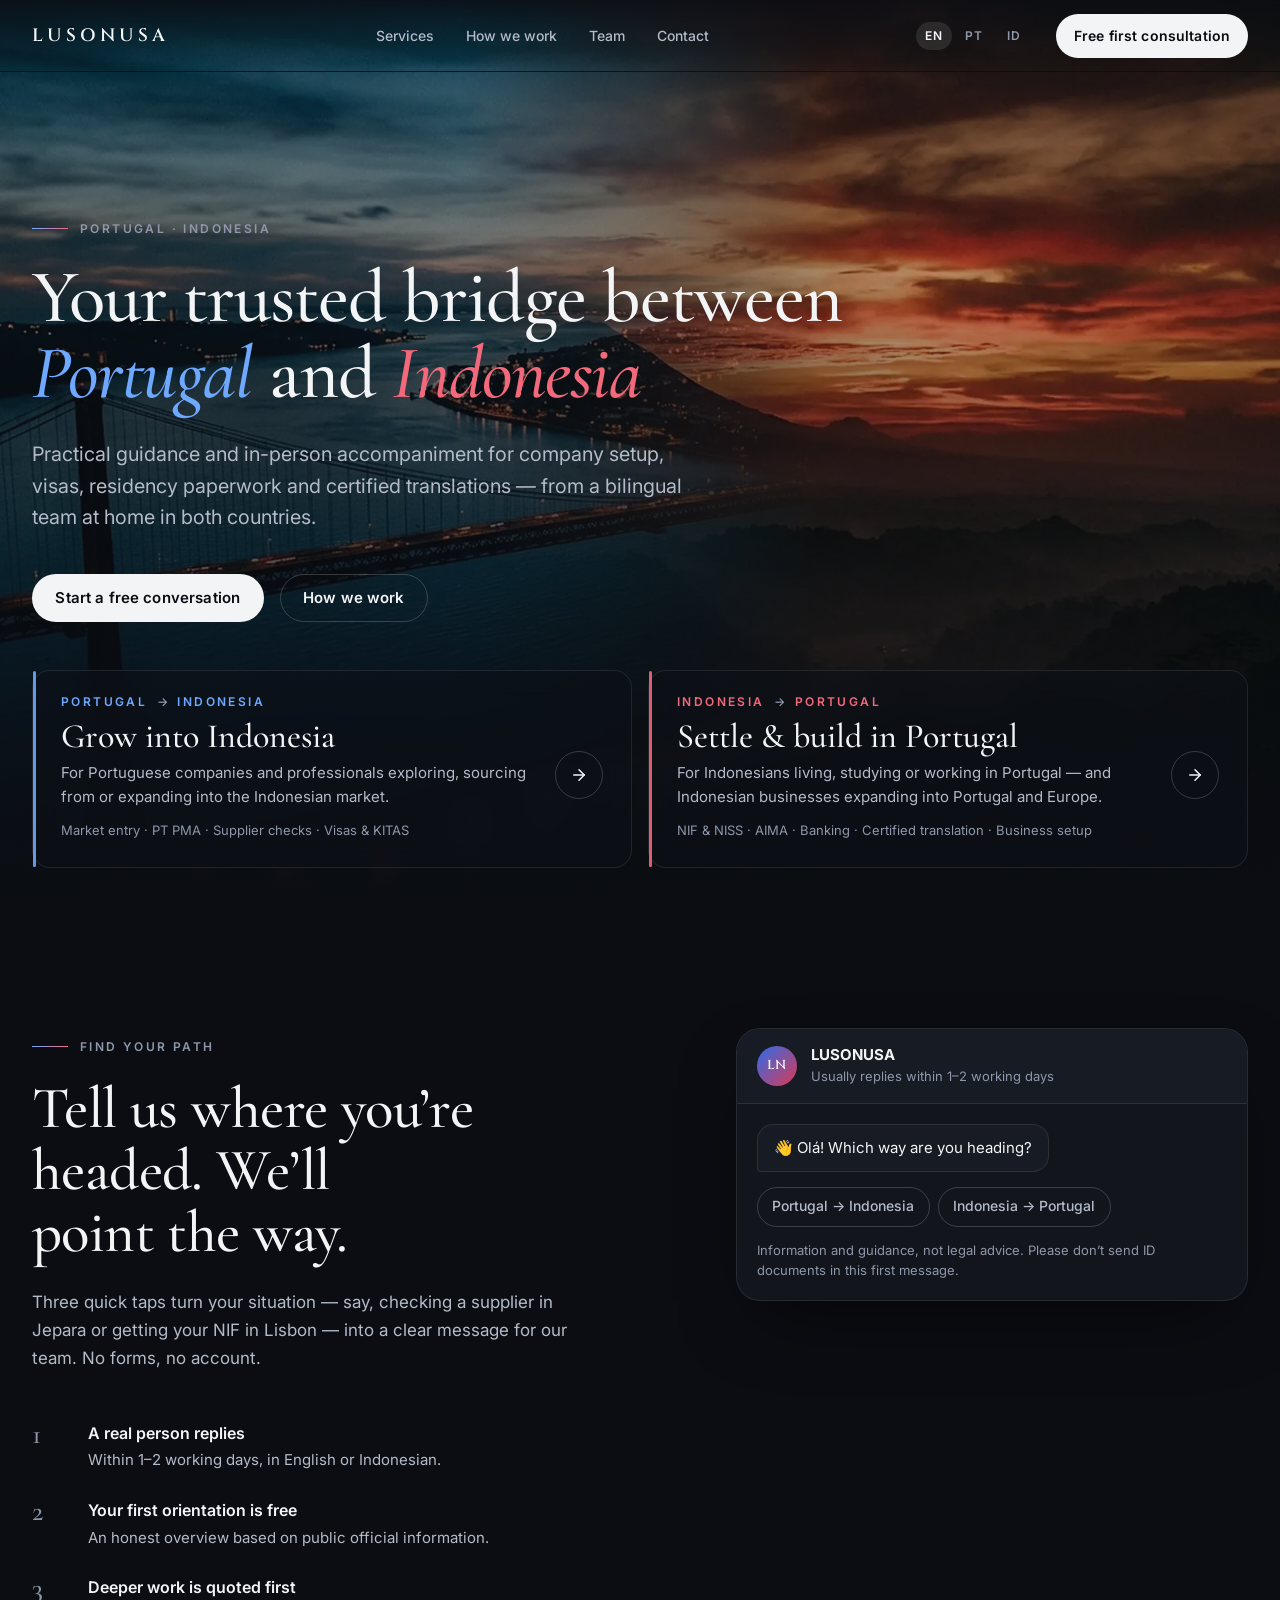
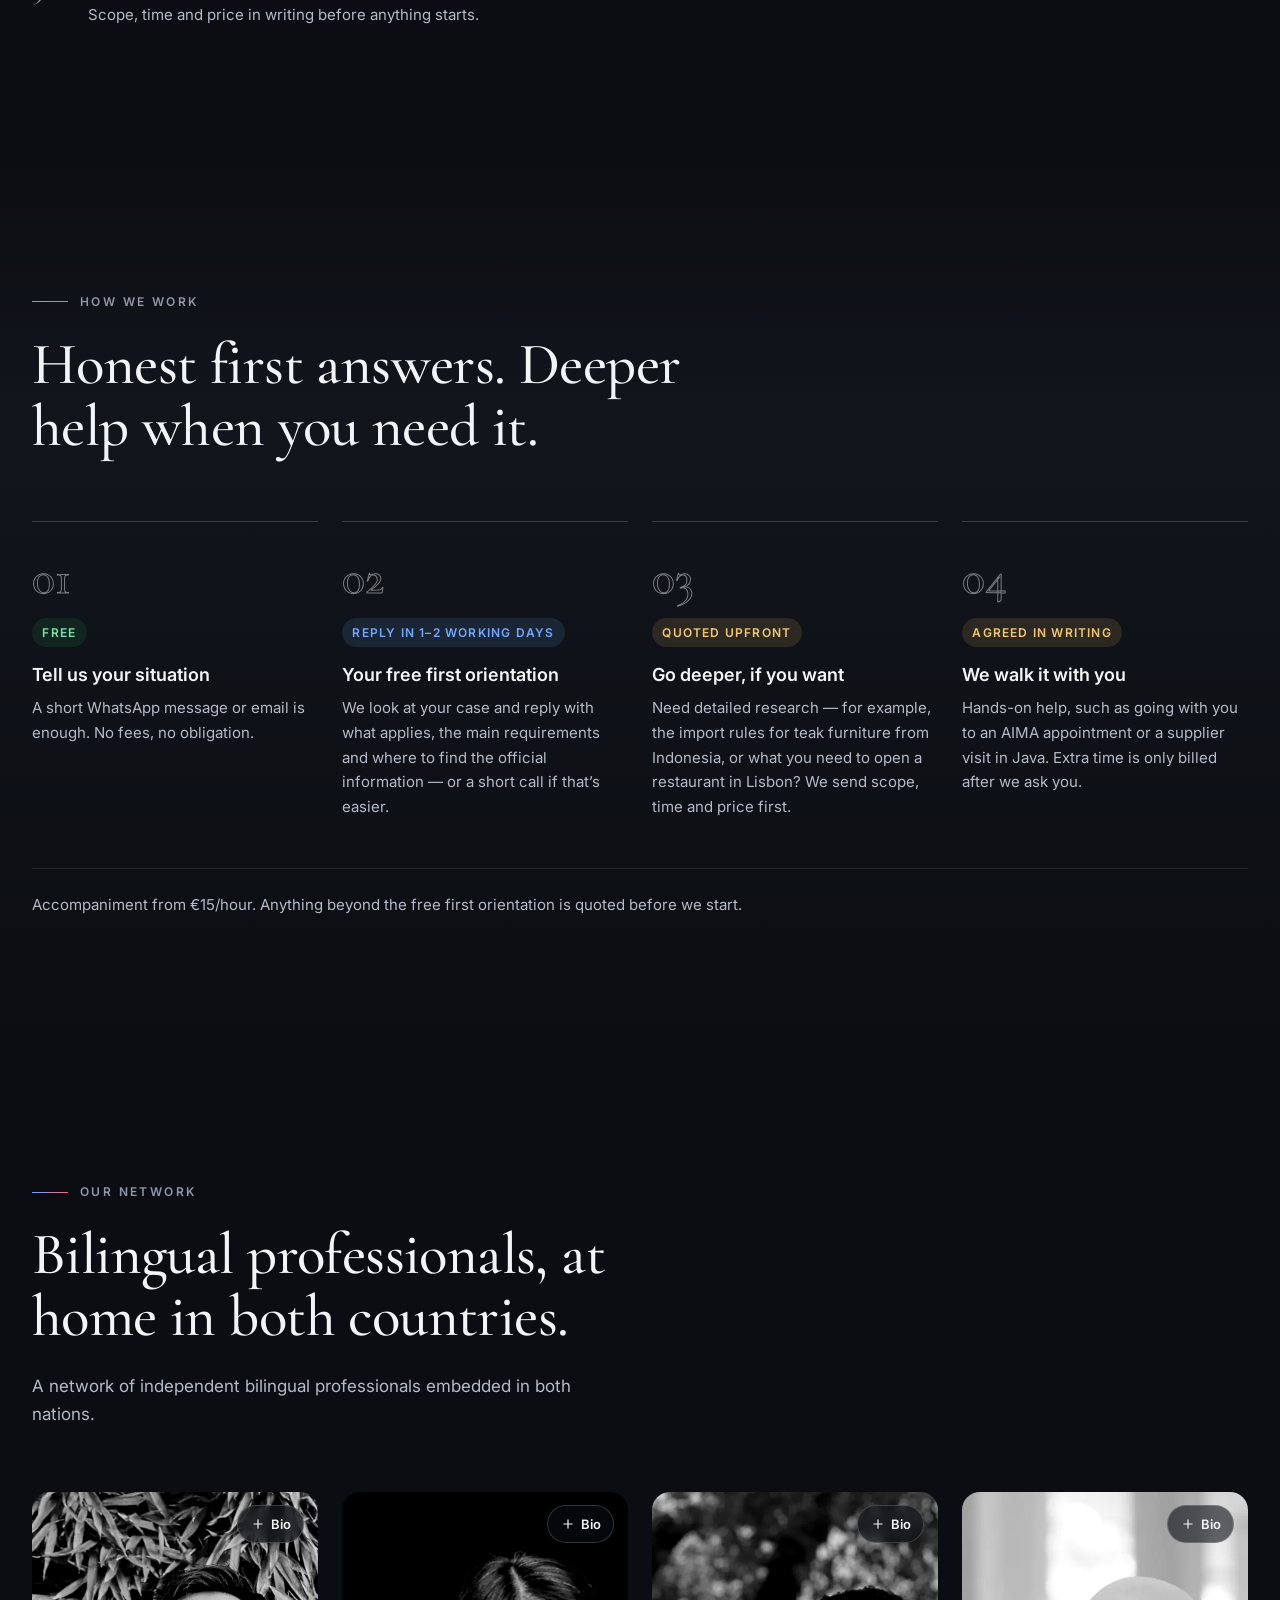
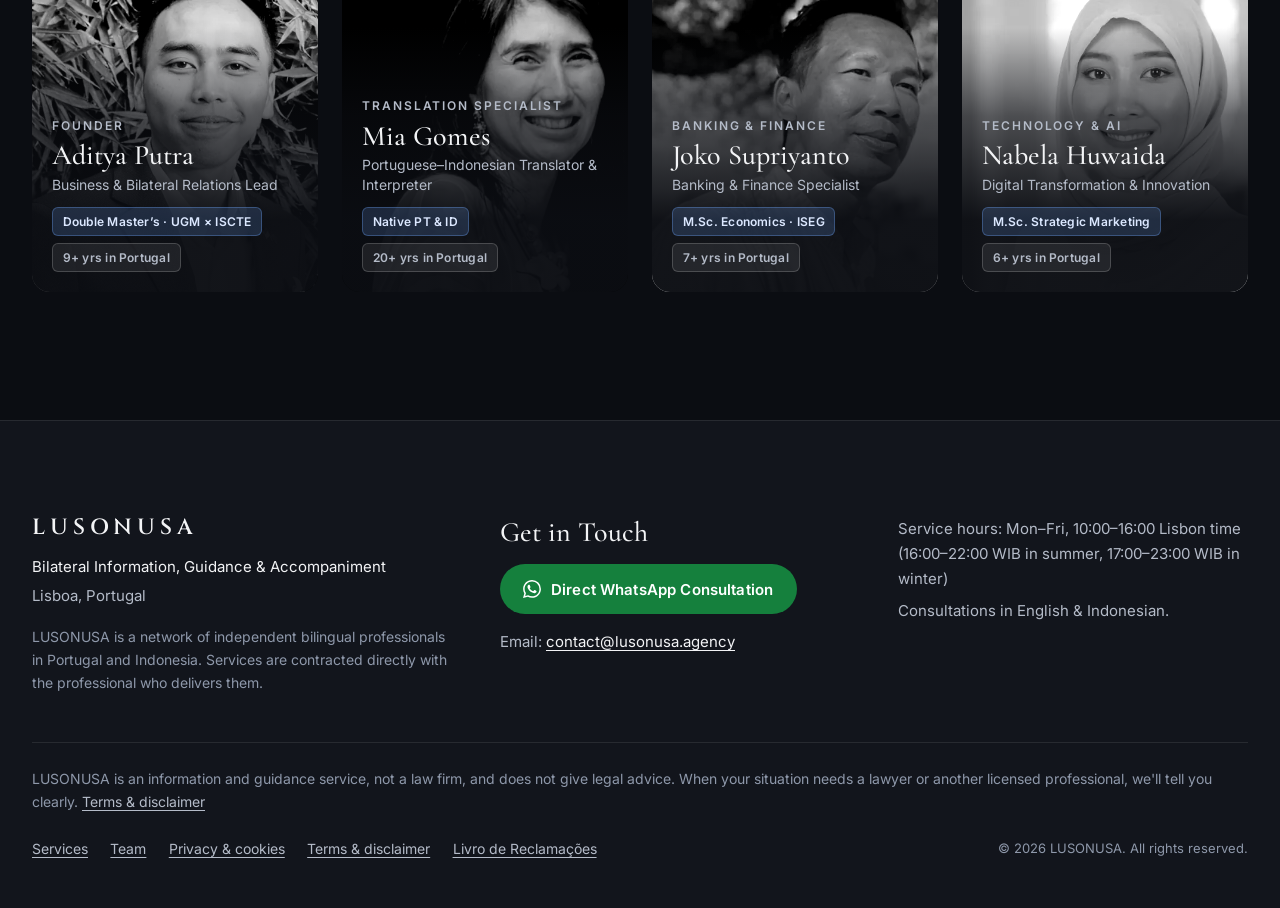
==== commit bc549f68: "Redesign: owner decisions on zoom, titles, languages and travel topic - Hero slow zoom capped at 1.0" ====
--- a/index.html
+++ b/index.html
@@ -61,14 +61,14 @@
           { "@type": "Country", "name": "Portugal" },
           { "@type": "Country", "name": "Indonesia" }
         ],
-        "knowsLanguage": ["en", "pt", "id"],
+        "knowsLanguage": ["en", "id"],
         "contactPoint": {
           "@type": "ContactPoint",
           "contactType": "customer service",
           "telephone": "+351930534440",
           "email": "contact@lusonusa.agency",
           "url": "https://wa.me/351930534440",
-          "availableLanguage": ["English", "Portuguese", "Indonesian"]
+          "availableLanguage": ["English", "Indonesian"]
         },
         "founder": { "@id": "https://www.lusonusa.agency/#aditya-putra" },
         "member": [
@@ -125,7 +125,7 @@
         "@type": "Person",
         "@id": "https://www.lusonusa.agency/#nabela-huwaida",
         "name": "Nabela Huwaida",
-        "jobTitle": "Digital Transformation & Innovation Specialist",
+        "jobTitle": "Digital Transformation & Innovation",
         "description": "M.Sc. in Strategic Marketing, leading enterprise technology initiatives and business AI adoption.",
         "image": "https://www.lusonusa.agency/assets/img/team-nabela-tall-800.jpg",
         "knowsLanguage": ["en", "id"],
@@ -271,7 +271,7 @@
             <p data-i18n="finder.intro">Three quick taps turn your situation — say, checking a supplier in Jepara or getting your NIF in Lisbon — into a clear message for our team. No forms, no account.</p>
           </div>
           <ol class="promise">
-            <li><span class="n" aria-hidden="true">1</span><div><strong data-i18n="promise.1.t">A real person replies</strong><span data-i18n="promise.1.d">Within 1–2 working days, in English, Portuguese or Indonesian.</span></div></li>
+            <li><span class="n" aria-hidden="true">1</span><div><strong data-i18n="promise.1.t">A real person replies</strong><span data-i18n="promise.1.d">Within 1–2 working days, in English or Indonesian.</span></div></li>
             <li><span class="n" aria-hidden="true">2</span><div><strong data-i18n="promise.2.t">Your first orientation is free</strong><span data-i18n="promise.2.d">An honest overview based on public official information.</span></div></li>
             <li><span class="n" aria-hidden="true">3</span><div><strong data-i18n="promise.3.t">Deeper work is quoted first</strong><span data-i18n="promise.3.d">Scope, time and price in writing before anything starts.</span></div></li>
           </ol>
@@ -441,7 +441,7 @@
             <div class="person-info">
               <span class="person-role" data-i18n="team.c3.role">Technology &amp; AI</span>
               <h3 class="person-name">Nabela Huwaida</h3>
-              <p class="person-title" data-i18n="team.c3.title">Digital Transformation &amp; Innovation Specialist</p>
+              <p class="person-title" data-i18n="team.c3.title">Digital Transformation &amp; Innovation</p>
               <ul class="tags"><li class="tag" data-i18n="team.c3.tag1">M.Sc. Strategic Marketing</li><li class="tag tag-plain" data-i18n="team.c3.tag2">6+ yrs in Portugal</li></ul>
             </div>
             <div class="person-bio" id="bio-nabela">
@@ -557,7 +557,7 @@
 
         <div class="footer-meta">
           <p data-i18n="footer.hours">Service hours: Mon–Fri, 10:00–16:00 Lisbon time (16:00–22:00 WIB in summer, 17:00–23:00 WIB in winter)</p>
-          <p data-i18n="footer.consult">Consultations in English, Portuguese or Indonesian.</p>
+          <p data-i18n="footer.consult">Consultations in English &amp; Indonesian.</p>
         </div>
       </div>
 
--- a/style.css
+++ b/style.css
@@ -361,7 +361,7 @@
 
 @keyframes heroZoom {
   from { transform: scale(1); }
-  to   { transform: scale(1.07); }
+  to   { transform: scale(1.04); } /* capped: the 1024px sources go soft if enlarged further */
 }
 
 .hero-inner {
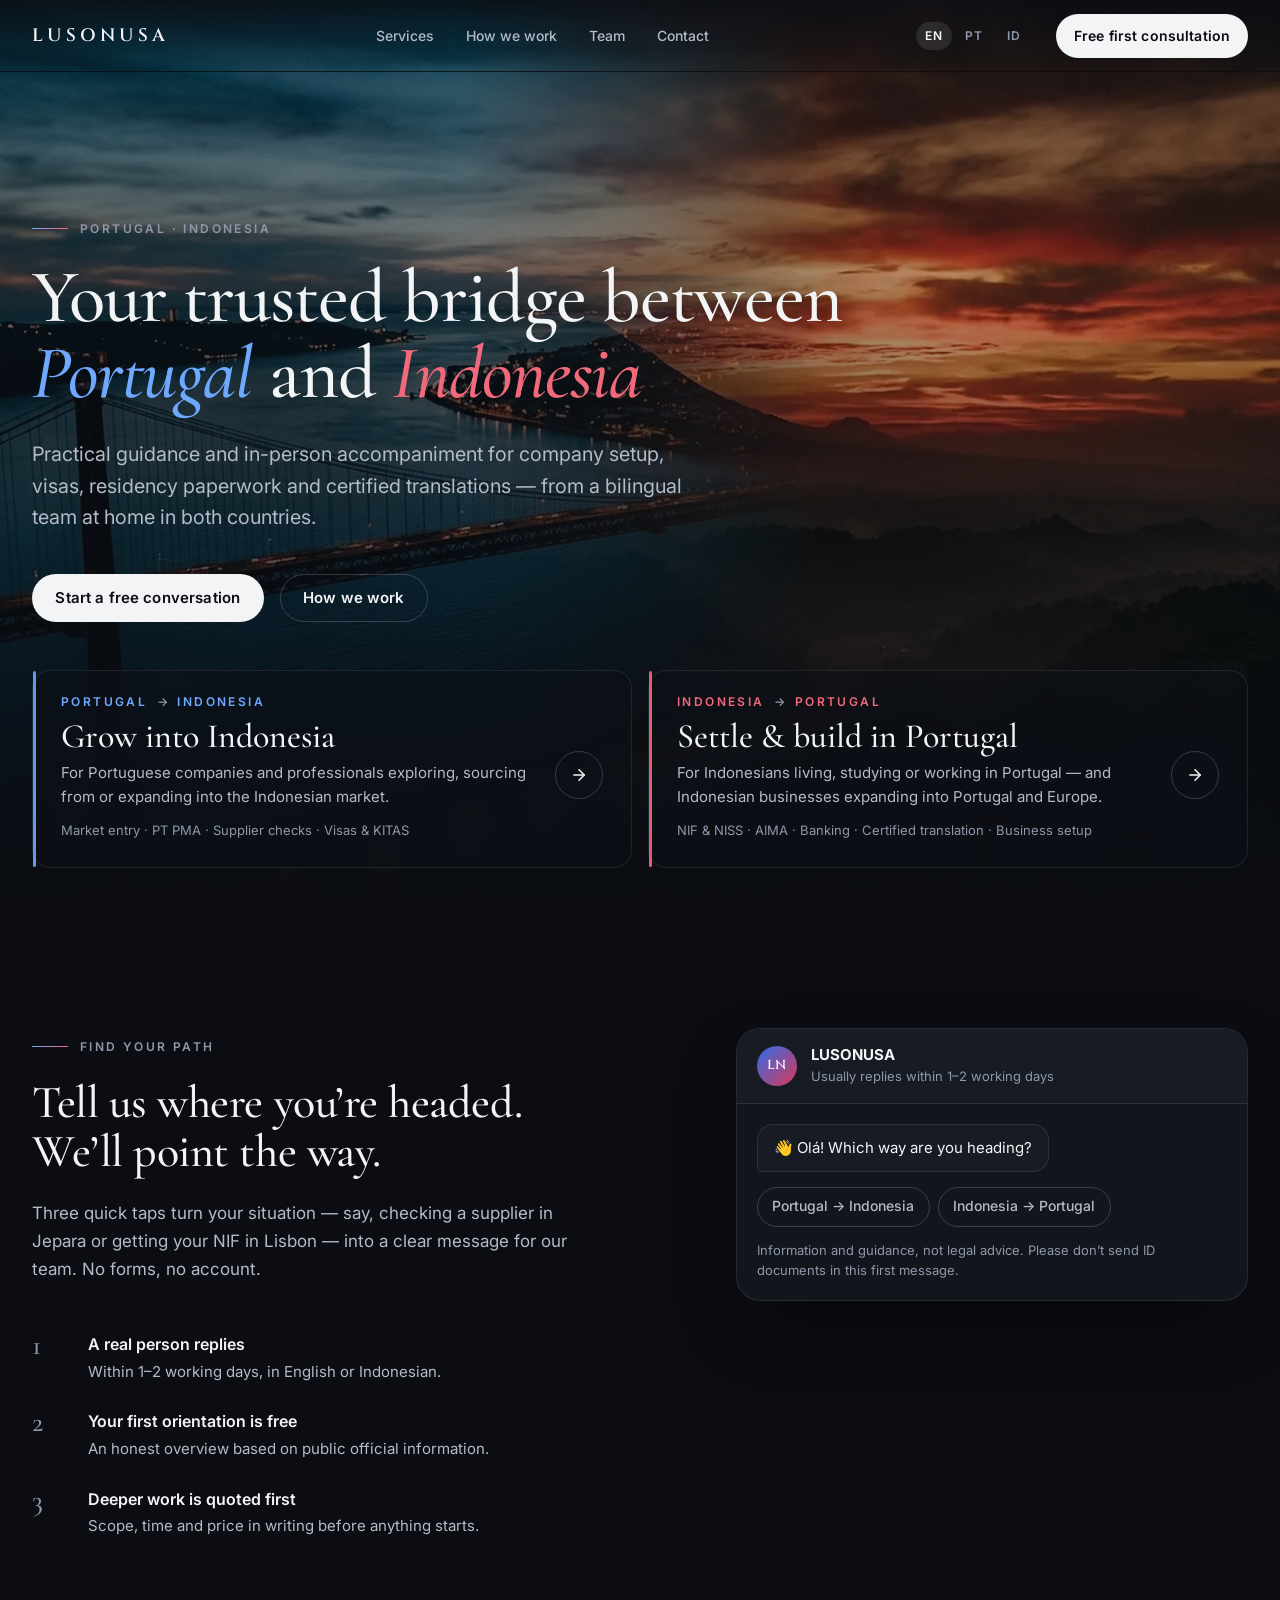
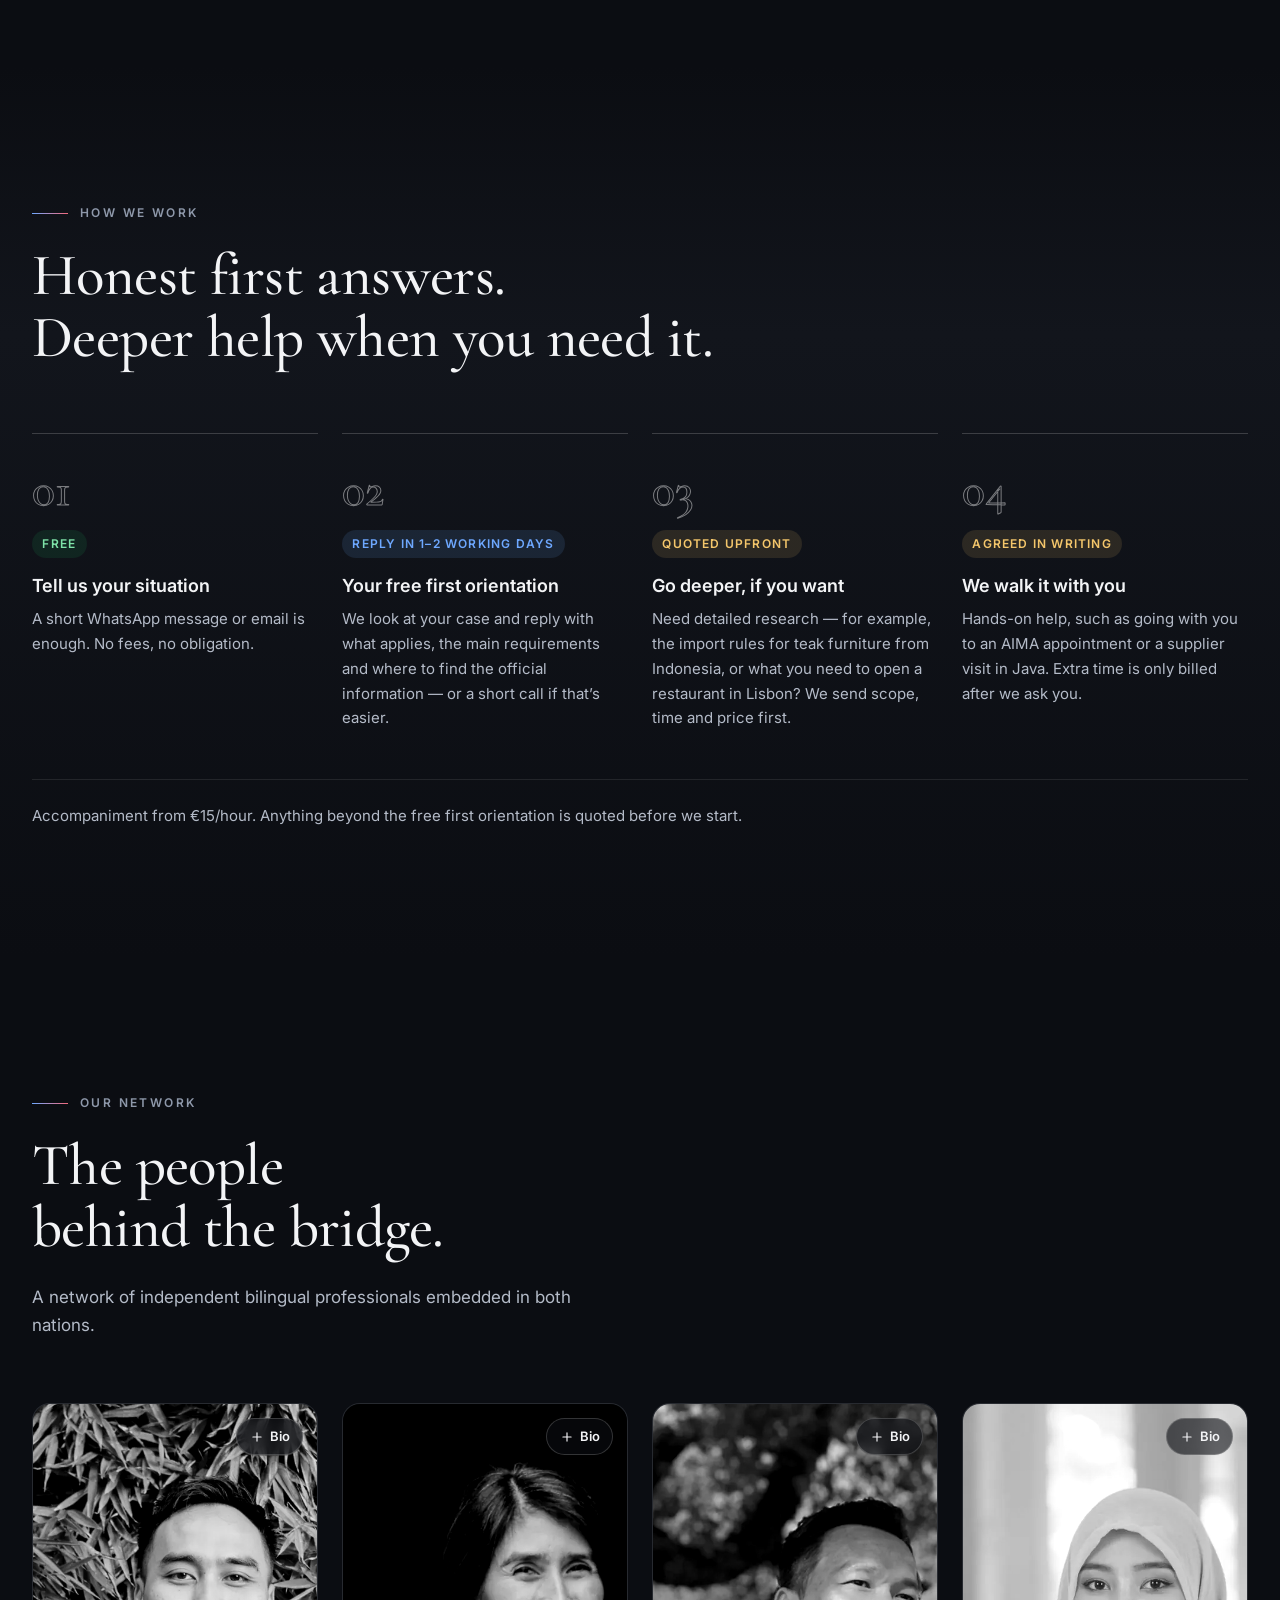
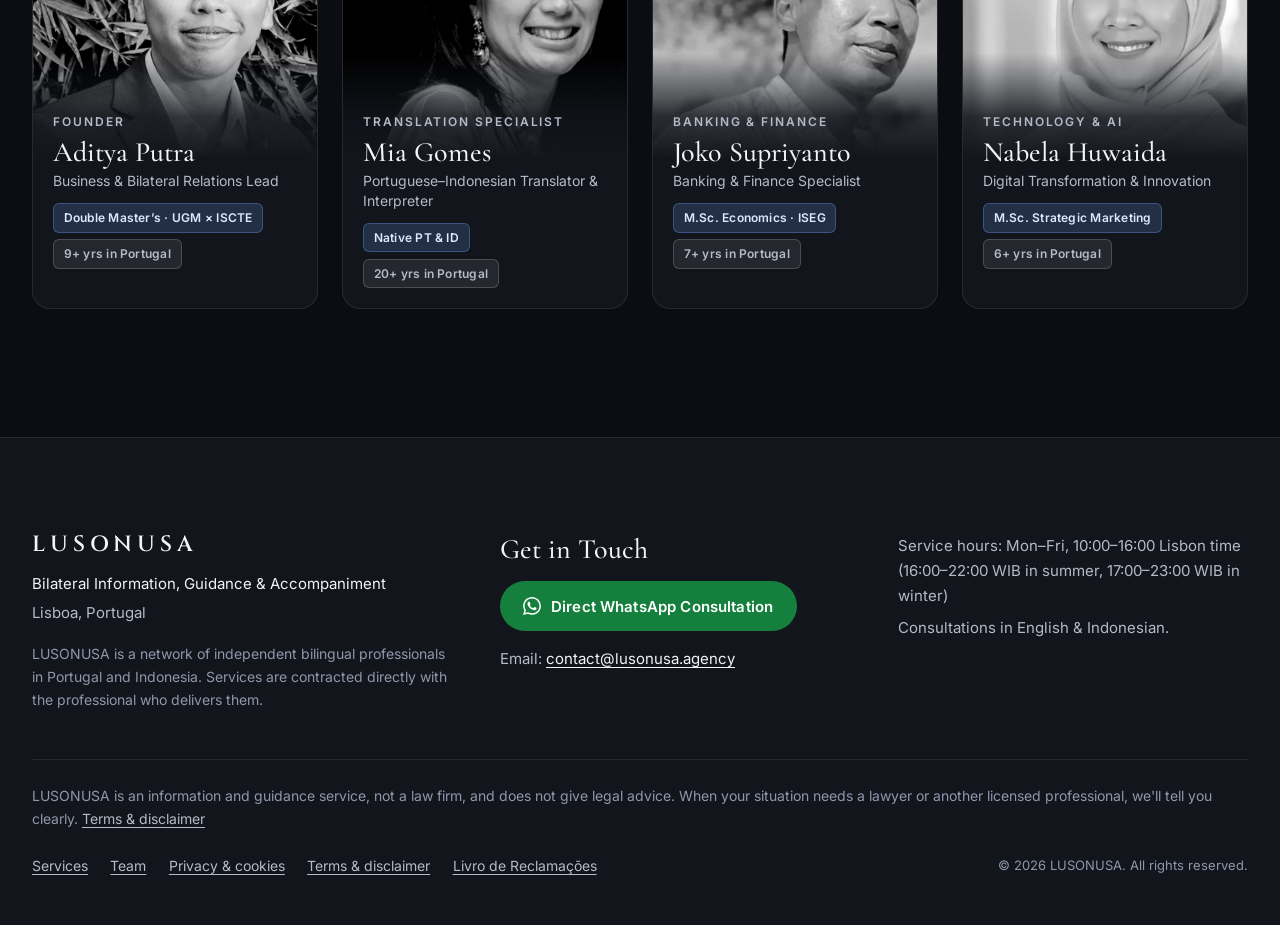
==== commit 3cee9be7: "Redesign: controlled title line breaks and face-safe team cards - Two-part section titles are stored" ====
--- a/index.html
+++ b/index.html
@@ -92,7 +92,7 @@
         "name": "Aditya Putra",
         "jobTitle": "Business & Bilateral Relations Lead",
         "description": "Founder of LUSONUSA. Double master's degree: MBA (FEB UGM) and M.Sc. in International Management (ISCTE-IUL). Nine years in Portugal, including five in the Economic Section of the Embassy of the Republic of Indonesia in Lisbon.",
-        "image": "https://www.lusonusa.agency/assets/img/team-aditya-tall-800.jpg",
+        "image": "https://www.lusonusa.agency/assets/img/team-aditya-portrait-800.jpg",
         "alumniOf": [
           { "@type": "CollegeOrUniversity", "name": "Faculty of Economics and Business, Universitas Gadjah Mada (FEB UGM)" },
           { "@type": "CollegeOrUniversity", "name": "ISCTE – University Institute of Lisbon (ISCTE-IUL)" }
@@ -106,7 +106,7 @@
         "name": "Mia Gomes",
         "jobTitle": "Portuguese–Indonesian Translator & Interpreter",
         "description": "Native speaker of European Portuguese and Indonesian; translator and interpreter. Translations are certified before a Portuguese notary when an official version is needed.",
-        "image": "https://www.lusonusa.agency/assets/img/team-mia-tall-800.jpg",
+        "image": "https://www.lusonusa.agency/assets/img/team-mia-portrait-800.jpg",
         "knowsLanguage": ["pt", "id"],
         "memberOf": { "@id": "https://www.lusonusa.agency/#organization" }
       },
@@ -116,7 +116,7 @@
         "name": "Joko Supriyanto",
         "jobTitle": "Banking & Finance Specialist",
         "description": "7+ years residing in Portugal, Master of Science in Economics from ISEG Lisbon, active in the European banking sector.",
-        "image": "https://www.lusonusa.agency/assets/img/team-joko-tall-800.jpg",
+        "image": "https://www.lusonusa.agency/assets/img/team-joko-portrait-800.jpg",
         "alumniOf": { "@type": "CollegeOrUniversity", "name": "ISEG – Lisbon School of Economics & Management" },
         "knowsLanguage": ["en", "id"],
         "memberOf": { "@id": "https://www.lusonusa.agency/#organization" }
@@ -127,7 +127,7 @@
         "name": "Nabela Huwaida",
         "jobTitle": "Digital Transformation & Innovation",
         "description": "M.Sc. in Strategic Marketing, leading enterprise technology initiatives and business AI adoption.",
-        "image": "https://www.lusonusa.agency/assets/img/team-nabela-tall-800.jpg",
+        "image": "https://www.lusonusa.agency/assets/img/team-nabela-portrait-800.jpg",
         "knowsLanguage": ["en", "id"],
         "memberOf": { "@id": "https://www.lusonusa.agency/#organization" }
       }
@@ -267,7 +267,7 @@
         <div class="finder-intro">
           <div class="block-head">
             <p class="eyebrow"><span class="rule" aria-hidden="true"></span><span data-i18n="finder.eyebrow">Find your path</span></p>
-            <h2 id="finder-title" data-i18n="finder.title">Tell us where you’re headed. We’ll point the way.</h2>
+            <h2 id="finder-title" data-i18n="finder.title" data-i18n-lines><span class="t-line">Tell us where you’re headed.</span> <span class="t-line">We’ll point the way.</span></h2>
             <p data-i18n="finder.intro">Three quick taps turn your situation — say, checking a supplier in Jepara or getting your NIF in Lisbon — into a clear message for our team. No forms, no account.</p>
           </div>
           <ol class="promise">
@@ -331,7 +331,7 @@
       <div class="container">
         <div class="block-head">
           <p class="eyebrow"><span class="rule" aria-hidden="true"></span><span data-i18n="process.eyebrow">How we work</span></p>
-          <h2 id="process-title" data-i18n="process.title">Honest first answers. Deeper help when you need it.</h2>
+          <h2 id="process-title" data-i18n="process.title" data-i18n-lines><span class="t-line">Honest first answers.</span> <span class="t-line">Deeper help when you need it.</span></h2>
         </div>
         <ol class="steps">
           <li class="step">
@@ -368,15 +368,15 @@
       <div class="container">
         <div class="block-head">
           <p class="eyebrow"><span class="rule" aria-hidden="true"></span><span data-i18n="team.eyebrow">Our network</span></p>
-          <h2 id="team-title" data-i18n="team.title">Bilingual professionals, at home in both countries.</h2>
+          <h2 id="team-title" data-i18n="team.title" data-i18n-lines><span class="t-line">The people</span> <span class="t-line">behind the bridge.</span></h2>
           <p data-i18n="team.subtitle">A network of independent bilingual professionals embedded in both nations.</p>
         </div>
 
         <ul class="team">
-          <li class="person" id="person-aditya">
+          <li class="person" id="person-aditya" style="--face-y: 34%">
             <picture class="person-photo">
-              <source type="image/webp" srcset="assets/img/team-aditya-tall-480.webp 480w, assets/img/team-aditya-tall-800.webp 800w" sizes="(max-width: 560px) 92vw, (max-width: 860px) 46vw, 290px" />
-              <img src="assets/img/team-aditya-tall-480.jpg" srcset="assets/img/team-aditya-tall-480.jpg 480w, assets/img/team-aditya-tall-800.jpg 800w" sizes="(max-width: 560px) 92vw, (max-width: 860px) 46vw, 290px" width="480" height="672" alt="Portrait of Aditya Putra" loading="lazy" decoding="async" />
+              <source type="image/webp" srcset="assets/img/team-aditya-portrait-480.webp 480w, assets/img/team-aditya-portrait-800.webp 800w" sizes="(max-width: 560px) 92vw, (max-width: 1100px) 46vw, 290px" />
+              <img src="assets/img/team-aditya-portrait-480.jpg" srcset="assets/img/team-aditya-portrait-480.jpg 480w, assets/img/team-aditya-portrait-800.jpg 800w" sizes="(max-width: 560px) 92vw, (max-width: 1100px) 46vw, 290px" width="480" height="600" alt="Portrait of Aditya Putra" loading="lazy" decoding="async" />
             </picture>
             <div class="person-info">
               <span class="person-role" data-i18n="team.c1.role">Founder</span>
@@ -393,10 +393,10 @@
               <svg class="icon" aria-hidden="true"><use href="#i-plus"/></svg><span data-i18n="team.bio.btn">Bio</span><span class="sr-only">: Aditya Putra</span>
             </button>
           </li>
-          <li class="person" id="person-mia">
+          <li class="person" id="person-mia" style="--face-y: 30%">
             <picture class="person-photo">
-              <source type="image/webp" srcset="assets/img/team-mia-tall-480.webp 480w, assets/img/team-mia-tall-800.webp 800w" sizes="(max-width: 560px) 92vw, (max-width: 860px) 46vw, 290px" />
-              <img src="assets/img/team-mia-tall-480.jpg" srcset="assets/img/team-mia-tall-480.jpg 480w, assets/img/team-mia-tall-800.jpg 800w" sizes="(max-width: 560px) 92vw, (max-width: 860px) 46vw, 290px" width="480" height="672" alt="Portrait of Mia Gomes" loading="lazy" decoding="async" />
+              <source type="image/webp" srcset="assets/img/team-mia-portrait-480.webp 480w, assets/img/team-mia-portrait-800.webp 800w" sizes="(max-width: 560px) 92vw, (max-width: 1100px) 46vw, 290px" />
+              <img src="assets/img/team-mia-portrait-480.jpg" srcset="assets/img/team-mia-portrait-480.jpg 480w, assets/img/team-mia-portrait-800.jpg 800w" sizes="(max-width: 560px) 92vw, (max-width: 1100px) 46vw, 290px" width="480" height="600" alt="Portrait of Mia Gomes" loading="lazy" decoding="async" />
             </picture>
             <div class="person-info">
               <span class="person-role" data-i18n="team.c4.role">Translation Specialist</span>
@@ -413,10 +413,10 @@
               <svg class="icon" aria-hidden="true"><use href="#i-plus"/></svg><span data-i18n="team.bio.btn">Bio</span><span class="sr-only">: Mia Gomes</span>
             </button>
           </li>
-          <li class="person" id="person-joko">
+          <li class="person" id="person-joko" style="--face-y: 30%">
             <picture class="person-photo">
-              <source type="image/webp" srcset="assets/img/team-joko-tall-480.webp 480w, assets/img/team-joko-tall-800.webp 800w" sizes="(max-width: 560px) 92vw, (max-width: 860px) 46vw, 290px" />
-              <img src="assets/img/team-joko-tall-480.jpg" srcset="assets/img/team-joko-tall-480.jpg 480w, assets/img/team-joko-tall-800.jpg 800w" sizes="(max-width: 560px) 92vw, (max-width: 860px) 46vw, 290px" width="480" height="672" alt="Portrait of Joko Supriyanto" loading="lazy" decoding="async" />
+              <source type="image/webp" srcset="assets/img/team-joko-portrait-480.webp 480w, assets/img/team-joko-portrait-800.webp 800w" sizes="(max-width: 560px) 92vw, (max-width: 1100px) 46vw, 290px" />
+              <img src="assets/img/team-joko-portrait-480.jpg" srcset="assets/img/team-joko-portrait-480.jpg 480w, assets/img/team-joko-portrait-800.jpg 800w" sizes="(max-width: 560px) 92vw, (max-width: 1100px) 46vw, 290px" width="480" height="600" alt="Portrait of Joko Supriyanto" loading="lazy" decoding="async" />
             </picture>
             <div class="person-info">
               <span class="person-role" data-i18n="team.c2.role">Banking &amp; Finance</span>
@@ -433,10 +433,10 @@
               <svg class="icon" aria-hidden="true"><use href="#i-plus"/></svg><span data-i18n="team.bio.btn">Bio</span><span class="sr-only">: Joko Supriyanto</span>
             </button>
           </li>
-          <li class="person" id="person-nabela">
+          <li class="person" id="person-nabela" style="--face-y: 26%">
             <picture class="person-photo">
-              <source type="image/webp" srcset="assets/img/team-nabela-tall-480.webp 480w, assets/img/team-nabela-tall-800.webp 800w" sizes="(max-width: 560px) 92vw, (max-width: 860px) 46vw, 290px" />
-              <img src="assets/img/team-nabela-tall-480.jpg" srcset="assets/img/team-nabela-tall-480.jpg 480w, assets/img/team-nabela-tall-800.jpg 800w" sizes="(max-width: 560px) 92vw, (max-width: 860px) 46vw, 290px" width="480" height="672" alt="Portrait of Nabela Huwaida" loading="lazy" decoding="async" />
+              <source type="image/webp" srcset="assets/img/team-nabela-portrait-480.webp 480w, assets/img/team-nabela-portrait-800.webp 800w" sizes="(max-width: 560px) 92vw, (max-width: 1100px) 46vw, 290px" />
+              <img src="assets/img/team-nabela-portrait-480.jpg" srcset="assets/img/team-nabela-portrait-480.jpg 480w, assets/img/team-nabela-portrait-800.jpg 800w" sizes="(max-width: 560px) 92vw, (max-width: 1100px) 46vw, 290px" width="480" height="600" alt="Portrait of Nabela Huwaida" loading="lazy" decoding="async" />
             </picture>
             <div class="person-info">
               <span class="person-role" data-i18n="team.c3.role">Technology &amp; AI</span>
--- a/style.css
+++ b/style.css
@@ -484,13 +484,19 @@
    ═══════════════════════════════════════════════════════════════ */
 .block { padding: var(--s-8) 0; }
 .block-tint { background: linear-gradient(180deg, var(--bg), var(--surface) 30%, var(--bg)); }
-.block-head { max-width: 46rem; }
+.block-head { max-width: 64rem; }
 .block-head h2 {
   margin-top: var(--s-3);
   font: 500 var(--t-h2)/1.05 var(--f-display);
   letter-spacing: -0.01em;
   text-wrap: balance;
 }
+/* Two-part titles: one line per part from 640px up; free (balanced) wrap below */
+.t-line { display: inline; }
+@media (min-width: 640px) {
+  .t-line { display: block; }
+}
+.finder .block-head h2 { font-size: clamp(2.25rem, 1.6rem + 1.6vw, 3.25rem); }
 .block-head p:not(.eyebrow) {
   max-width: 34em;
   margin-top: var(--s-3);
@@ -680,7 +686,8 @@
 
 
 /* ═══════════════════════════════════════════════════════════════
-   TEAM — tall B&W portraits; bios on hover, focus or tap
+   TEAM — B&W portraits; the info panel overlaps only the bottom edge
+   of the photo so faces stay clear. Bios on hover, focus or tap.
    ═══════════════════════════════════════════════════════════════ */
 .team {
   display: grid;
@@ -690,38 +697,44 @@
 }
 .person {
   position: relative;
+  display: flex;
+  flex-direction: column;
   overflow: hidden;
-  aspect-ratio: 4 / 5.6;
+  border: 1px solid var(--line);
   border-radius: var(--radius);
   background: var(--surface);
 }
-.person-photo,
+.person-photo {
+  position: relative;
+  display: block;
+  aspect-ratio: 4 / 5;
+  overflow: hidden;
+}
 .person-photo img {
-  position: absolute;
-  inset: 0;
   width: 100%;
   height: 100%;
-}
-.person-photo img {
   object-fit: cover;
-  object-position: center top;
+  object-position: center var(--face-y, 30%);
   filter: grayscale(1) contrast(1.05);
   transition: transform 0.8s var(--ease);
 }
-.person::after {
+/* Fade from photo into the panel: only the bottom ~18% of the photo darkens */
+.person-photo::after {
   content: '';
   position: absolute;
-  inset: 0;
-  background: linear-gradient(180deg, transparent 34%, rgba(11, 13, 18, 0.62) 56%, rgba(11, 13, 18, 0.97) 82%);
+  inset: auto 0 0;
+  height: 30%;
+  background: linear-gradient(180deg, transparent, rgba(18, 21, 28, 0.85) 60%, var(--surface));
   pointer-events: none;
 }
 .person-info {
-  position: absolute;
-  inset: auto 0 0;
+  position: relative;
   z-index: 1;
+  flex: 1;
   display: flex;
   flex-direction: column;
-  padding: 1.25rem;
+  margin-top: -2.75rem;
+  padding: 0 1.25rem 1.25rem;
   transition: opacity 0.35s;
 }
 .person-role {
@@ -976,7 +989,6 @@
 @media (max-width: 560px) {
   .steps { grid-template-columns: 1fr; }
   .team { grid-template-columns: 1fr; }
-  .person { aspect-ratio: 4 / 5; }
   .dir-arrow { display: none; }
   .dir { grid-template-columns: 1fr; }
   .chat-body, .chat-head { padding-left: 1rem; padding-right: 1rem; }
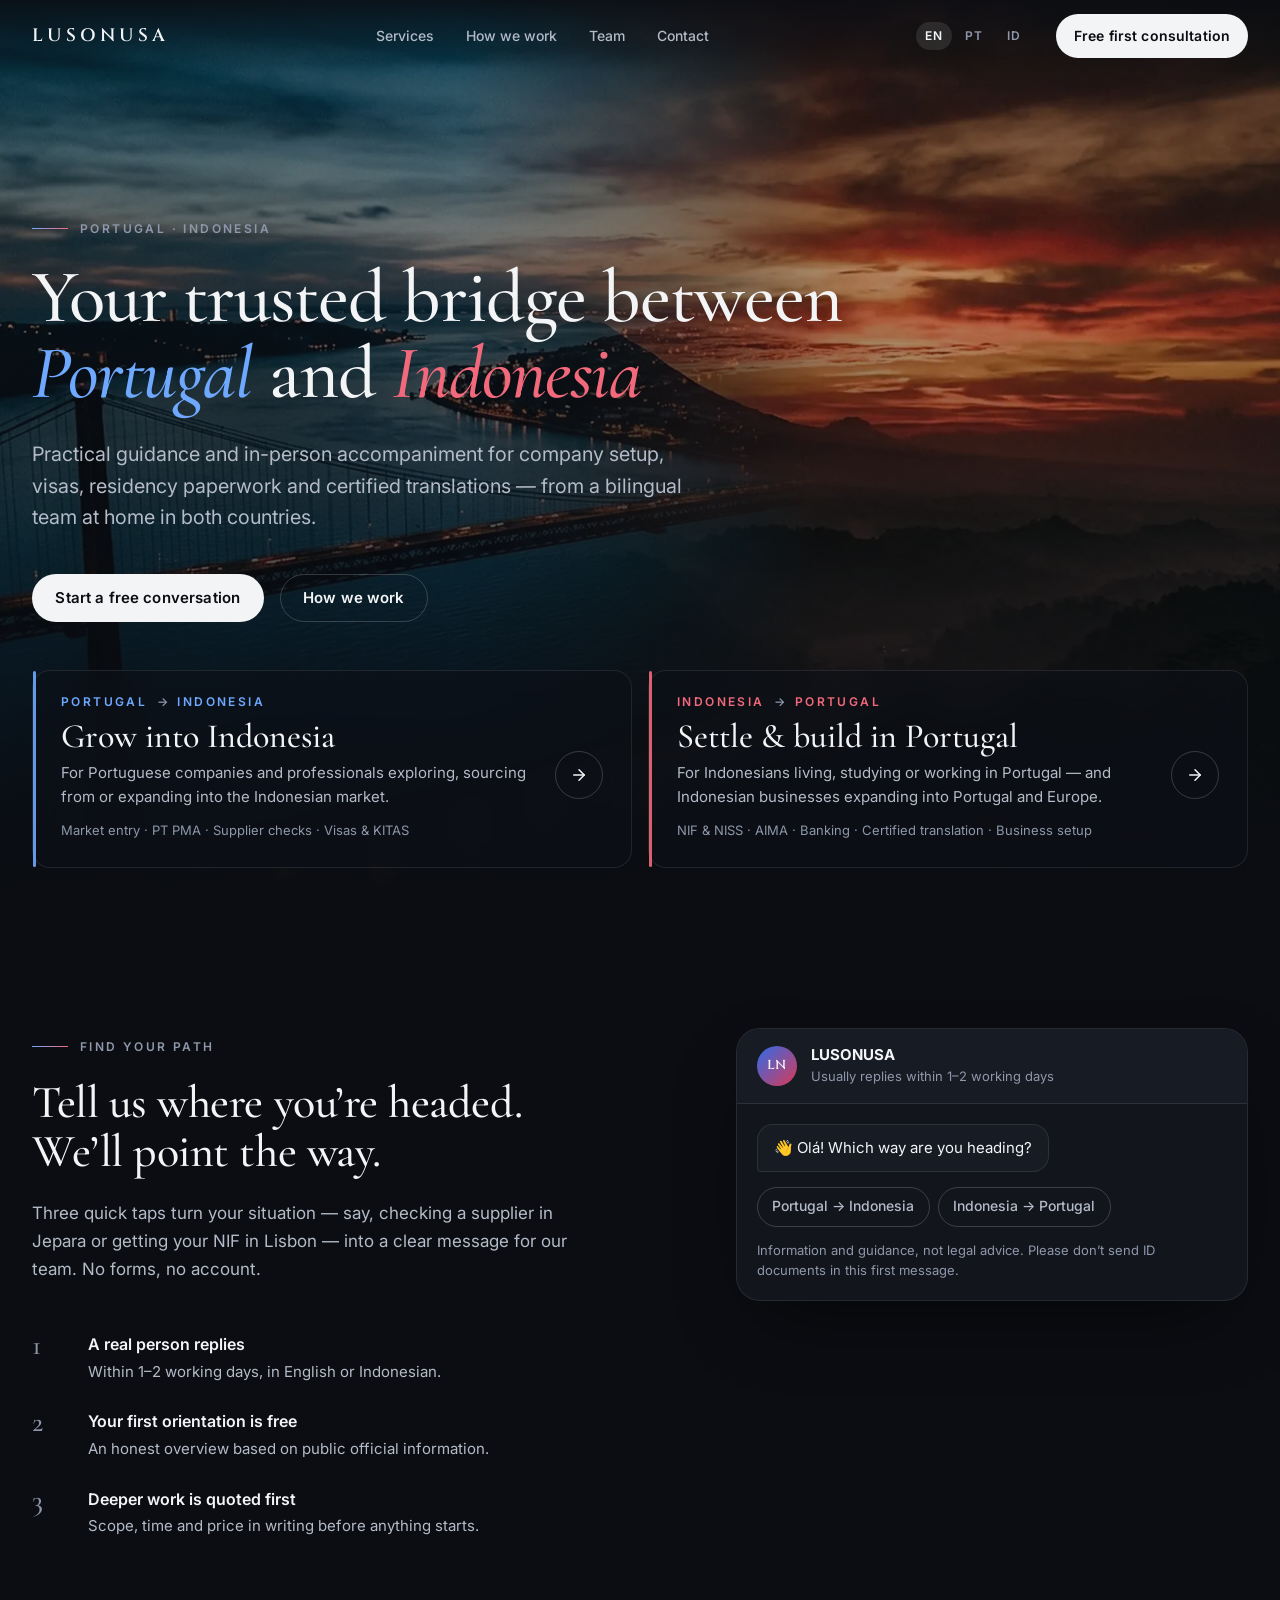
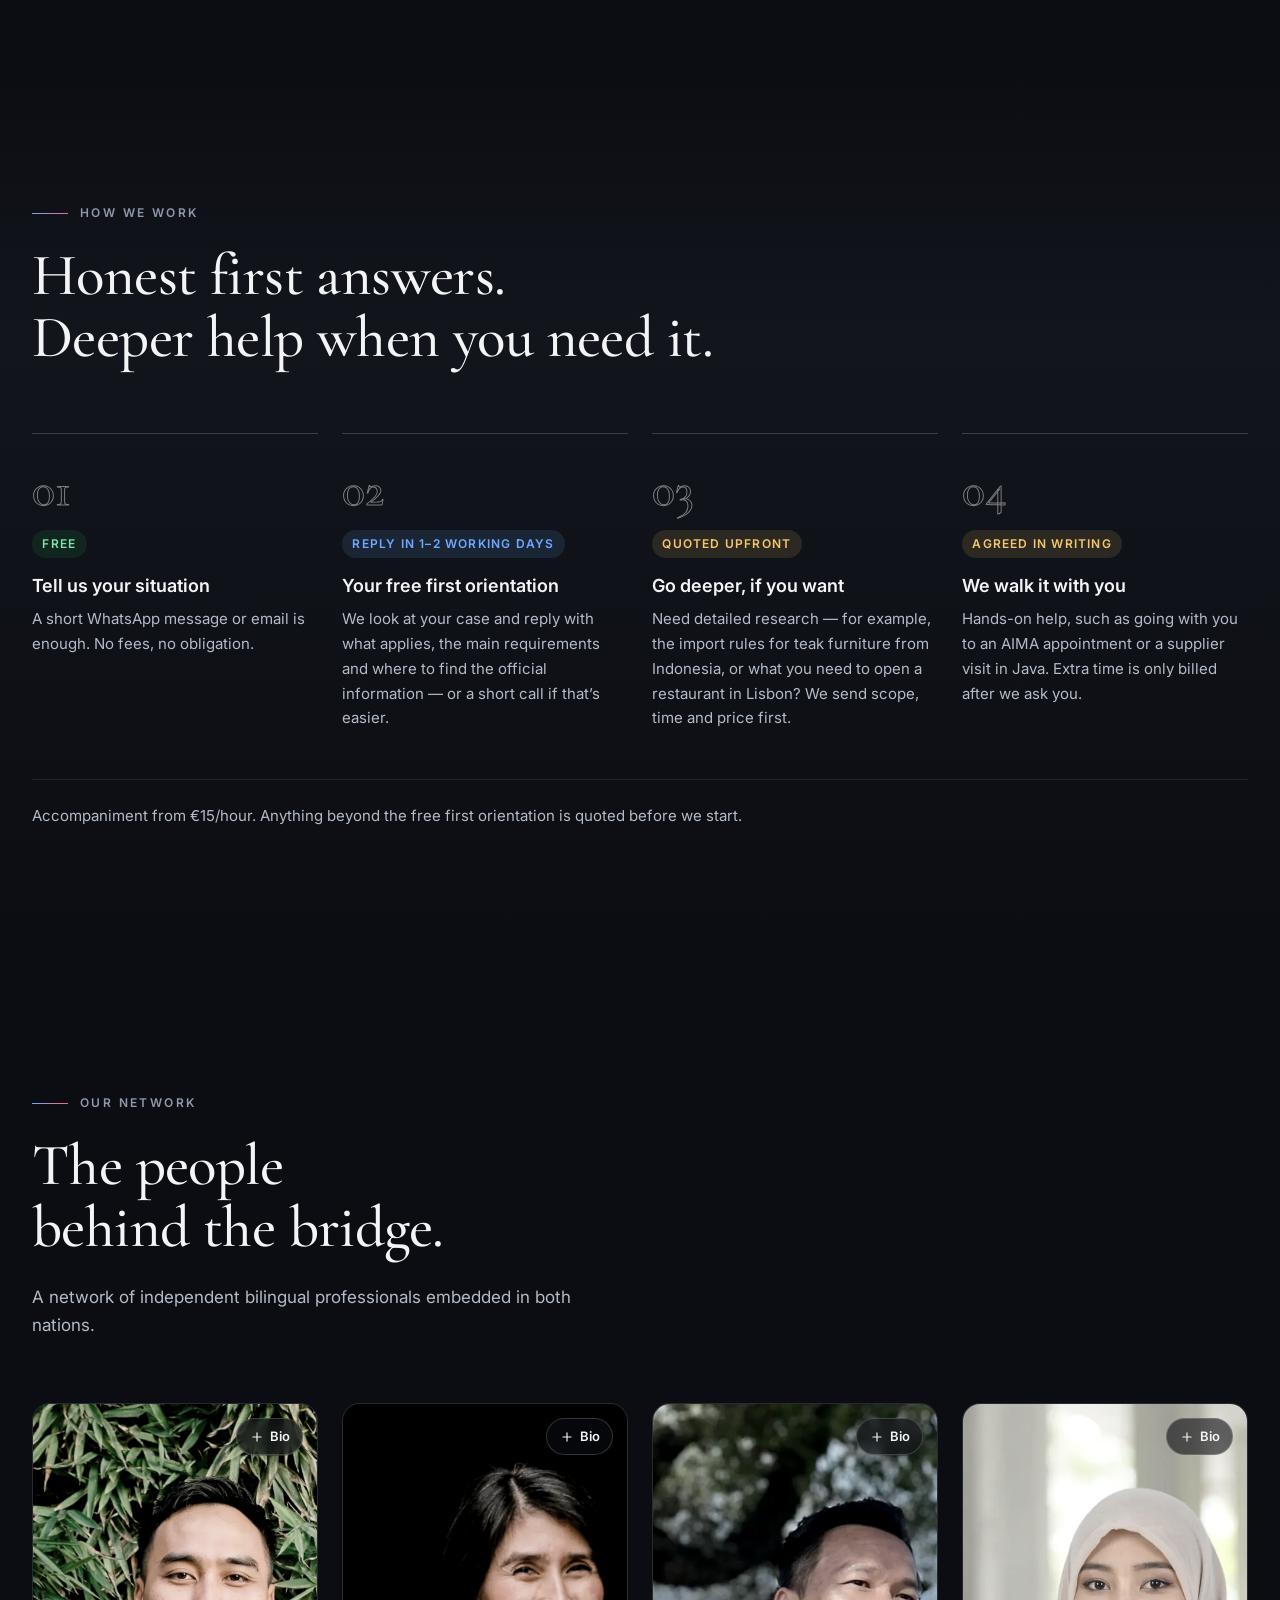
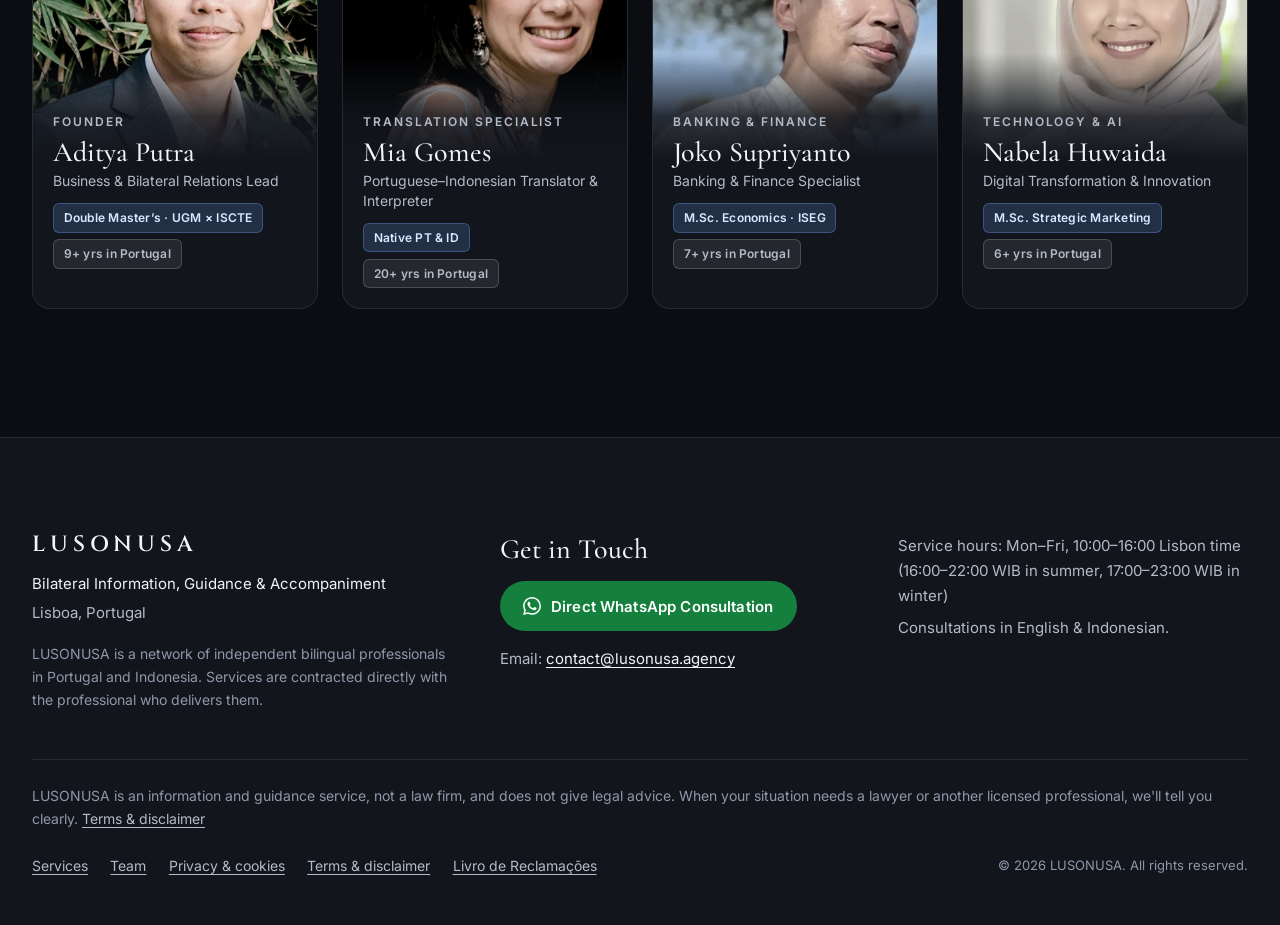
==== commit 9674d261: "Redesign: flash-free header, click-only team bios, portrait filter token - Header: transparent base " ====
--- a/index.html
+++ b/index.html
@@ -390,7 +390,7 @@
               <p class="person-lang"><svg class="icon" aria-hidden="true"><use href="#i-languages"/></svg><span data-i18n="team.c1.lang">English &amp; Indonesian</span></p>
             </div>
             <button type="button" class="bio-toggle" aria-expanded="false" aria-controls="bio-aditya">
-              <svg class="icon" aria-hidden="true"><use href="#i-plus"/></svg><span data-i18n="team.bio.btn">Bio</span><span class="sr-only">: Aditya Putra</span>
+              <svg class="icon" aria-hidden="true"><use href="#i-plus"/></svg><span class="bio-label-open" data-i18n="team.bio.btn">Bio</span><span class="bio-label-close" data-i18n="team.bio.close">Close</span><span class="sr-only">: Aditya Putra</span>
             </button>
           </li>
           <li class="person" id="person-mia" style="--face-y: 30%">
@@ -410,7 +410,7 @@
               <p class="person-lang"><svg class="icon" aria-hidden="true"><use href="#i-languages"/></svg><span data-i18n="team.c4.lang">Portuguese &amp; Indonesian</span></p>
             </div>
             <button type="button" class="bio-toggle" aria-expanded="false" aria-controls="bio-mia">
-              <svg class="icon" aria-hidden="true"><use href="#i-plus"/></svg><span data-i18n="team.bio.btn">Bio</span><span class="sr-only">: Mia Gomes</span>
+              <svg class="icon" aria-hidden="true"><use href="#i-plus"/></svg><span class="bio-label-open" data-i18n="team.bio.btn">Bio</span><span class="bio-label-close" data-i18n="team.bio.close">Close</span><span class="sr-only">: Mia Gomes</span>
             </button>
           </li>
           <li class="person" id="person-joko" style="--face-y: 30%">
@@ -430,7 +430,7 @@
               <p class="person-lang"><svg class="icon" aria-hidden="true"><use href="#i-languages"/></svg><span data-i18n="team.c2.lang">English &amp; Indonesian</span></p>
             </div>
             <button type="button" class="bio-toggle" aria-expanded="false" aria-controls="bio-joko">
-              <svg class="icon" aria-hidden="true"><use href="#i-plus"/></svg><span data-i18n="team.bio.btn">Bio</span><span class="sr-only">: Joko Supriyanto</span>
+              <svg class="icon" aria-hidden="true"><use href="#i-plus"/></svg><span class="bio-label-open" data-i18n="team.bio.btn">Bio</span><span class="bio-label-close" data-i18n="team.bio.close">Close</span><span class="sr-only">: Joko Supriyanto</span>
             </button>
           </li>
           <li class="person" id="person-nabela" style="--face-y: 26%">
@@ -450,7 +450,7 @@
               <p class="person-lang"><svg class="icon" aria-hidden="true"><use href="#i-languages"/></svg><span data-i18n="team.c3.lang">English &amp; Indonesian</span></p>
             </div>
             <button type="button" class="bio-toggle" aria-expanded="false" aria-controls="bio-nabela">
-              <svg class="icon" aria-hidden="true"><use href="#i-plus"/></svg><span data-i18n="team.bio.btn">Bio</span><span class="sr-only">: Nabela Huwaida</span>
+              <svg class="icon" aria-hidden="true"><use href="#i-plus"/></svg><span class="bio-label-open" data-i18n="team.bio.btn">Bio</span><span class="bio-label-close" data-i18n="team.bio.close">Close</span><span class="sr-only">: Nabela Huwaida</span>
             </button>
           </li>
         </ul>
--- a/style.css
+++ b/style.css
@@ -27,6 +27,9 @@
   --wa: #15803D;         /* white text 5:1 */
   --wa-hover: #166534;
   --focus: #93C5FD;
+  /* Team portraits: one switch for the photo look.
+     Full colour: none · softened colour: saturate(.55) contrast(1.03) · B&W: grayscale(1) contrast(1.05) */
+  --portrait-filter: saturate(0.55) contrast(1.03);
 
   --f-brand: 'Cinzel', serif;
   --f-display: 'Cormorant Garamond', 'Times New Roman', serif;
@@ -187,16 +190,31 @@
   height: var(--header-h);
   display: flex;
   align-items: center;
+  background: transparent;
+  isolation: isolate;
+}
+/* Two stacked layers that only cross-fade their opacity, so scrolling can
+   never flash: ::before is the top gradient over the hero, ::after the
+   solid bar. No backdrop-filter (it switched on instantly and smeared the photo). */
+.header::before,
+.header::after {
+  content: '';
+  position: absolute;
+  inset: 0;
+  z-index: -1;
+  pointer-events: none;
+  transition: opacity 0.4s ease;
+}
+.header::before {
   background: linear-gradient(180deg, rgba(11, 13, 18, 0.85), rgba(11, 13, 18, 0));
-  border-bottom: 1px solid transparent;
-  transition: background 0.35s, border-color 0.35s;
-}
-.header.is-scrolled {
+}
+.header::after {
   background: rgba(11, 13, 18, 0.94);
-  border-bottom-color: var(--line);
-  backdrop-filter: blur(12px);
-  -webkit-backdrop-filter: blur(12px);
-}
+  border-bottom: 1px solid var(--line);
+  opacity: 0;
+}
+.header.is-scrolled::before { opacity: 0; }
+.header.is-scrolled::after { opacity: 1; }
 .header-inner {
   display: flex;
   align-items: center;
@@ -715,7 +733,7 @@
   height: 100%;
   object-fit: cover;
   object-position: center var(--face-y, 30%);
-  filter: grayscale(1) contrast(1.05);
+  filter: var(--portrait-filter);
   transition: transform 0.8s var(--ease);
 }
 /* Fade from photo into the panel: only the bottom ~18% of the photo darkens */
@@ -810,20 +828,23 @@
 }
 .bio-toggle .icon { width: 14px; height: 14px; transition: transform 0.3s; }
 
-.person.is-open .person-bio,
-.person:focus-within .person-bio {
+/* Bios open only by click/tap (button, photo or the open bio itself) */
+.person.is-open .person-bio {
   opacity: 1;
   transform: none;
   pointer-events: auto;
 }
-.person.is-open .person-info,
-.person:focus-within .person-info { opacity: 0; }
+.person.is-open .person-info { opacity: 0; }
 .person.is-open .bio-toggle .icon { transform: rotate(45deg); }
-
+.person-photo, .person-bio { cursor: pointer; }
+.bio-label-close,
+.person.is-open .bio-label-open { display: none; }
+.person.is-open .bio-label-close { display: inline; }
+
+/* Hover is only a subtle lift; it never changes the content */
+.person { transition: transform 0.35s var(--ease), border-color 0.35s; }
 @media (hover: hover) and (pointer: fine) {
-  .person:hover .person-bio { opacity: 1; transform: none; pointer-events: auto; }
-  .person:hover .person-info { opacity: 0; }
-  .person:hover .person-photo img { transform: scale(1.03); }
+  .person:hover { transform: translateY(-3px); border-color: var(--line-strong); }
 }
 
 
@@ -1005,7 +1026,7 @@
   }
   .hero-bg { animation: none; transform: none; }
   .dir:hover, .dir:focus-visible { transform: none; }
-  .person:hover .person-photo img { transform: none; }
+  .person:hover { transform: none; }
   .hero-video { display: none; }
 }
 
